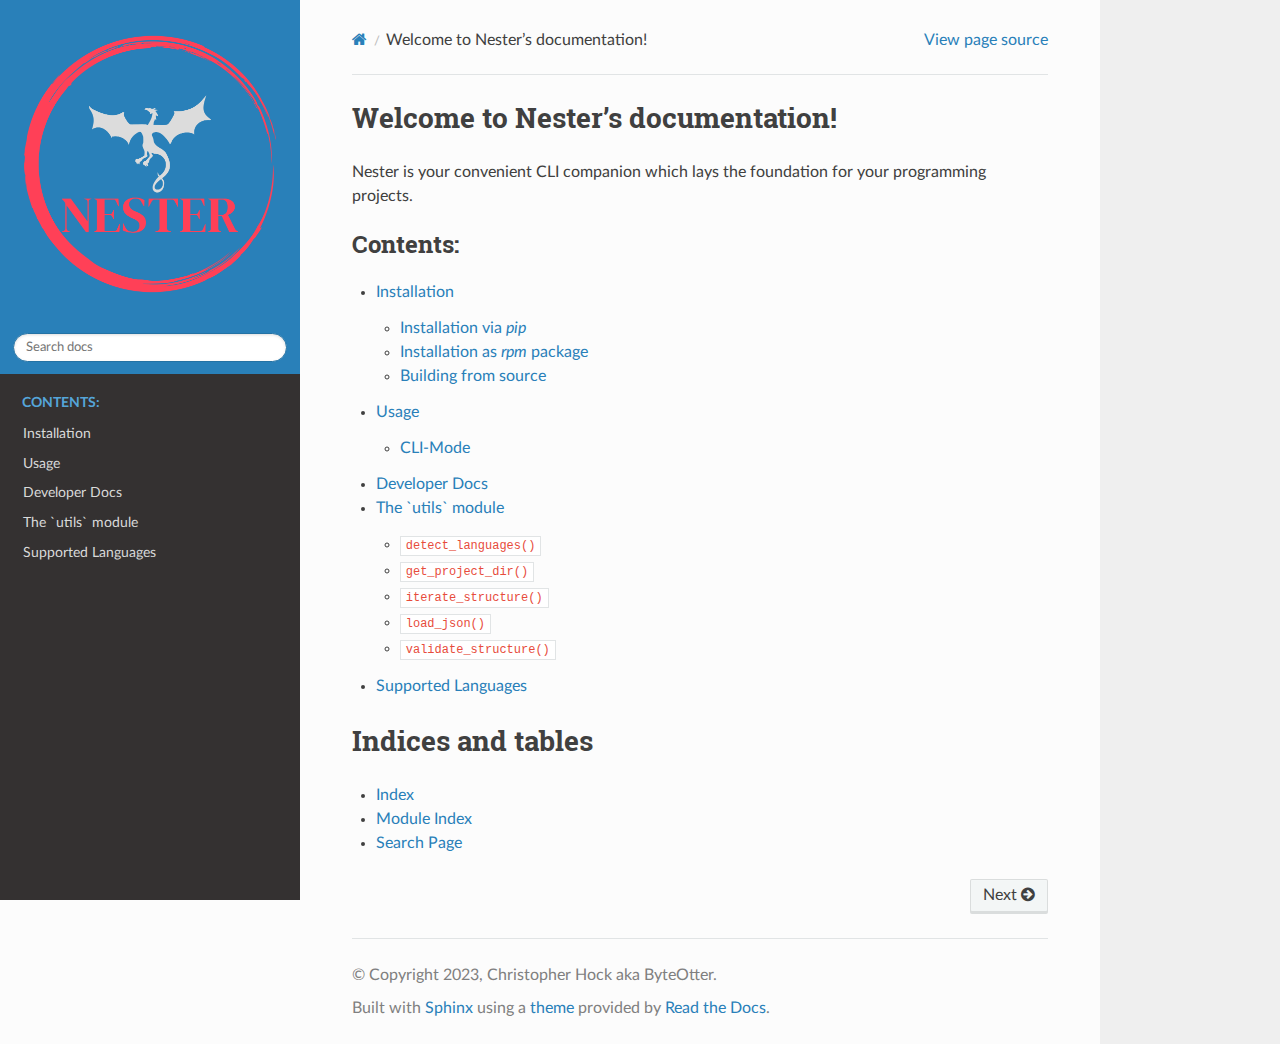
==== docs/_build/html/index.html @ 6a6af3fd "Add initial documentation" ====
<!DOCTYPE html>
<html class="writer-html5" lang="en" >
<head>
  <meta charset="utf-8" /><meta name="generator" content="Docutils 0.18.1: http://docutils.sourceforge.net/" />

  <meta name="viewport" content="width=device-width, initial-scale=1.0" />
  <title>Welcome to Nester’s documentation! &mdash; Nester  documentation</title>
      <link rel="stylesheet" href="_static/pygments.css" type="text/css" />
      <link rel="stylesheet" href="_static/css/theme.css" type="text/css" />
  <!--[if lt IE 9]>
    <script src="_static/js/html5shiv.min.js"></script>
  <![endif]-->
  
        <script data-url_root="./" id="documentation_options" src="_static/documentation_options.js"></script>
        <script src="_static/doctools.js"></script>
        <script src="_static/sphinx_highlight.js"></script>
    <script src="_static/js/theme.js"></script>
    <link rel="index" title="Index" href="genindex.html" />
    <link rel="search" title="Search" href="search.html" />
    <link rel="next" title="Installing Nester" href="installation_guide.html" /> 
</head>

<body class="wy-body-for-nav"> 
  <div class="wy-grid-for-nav">
    <nav data-toggle="wy-nav-shift" class="wy-nav-side">
      <div class="wy-side-scroll">
        <div class="wy-side-nav-search" >

          
          
          <a href="#">
            
              <img src="_static/index_logo.png" class="logo" alt="Logo"/>
          </a>
<div role="search">
  <form id="rtd-search-form" class="wy-form" action="search.html" method="get">
    <input type="text" name="q" placeholder="Search docs" aria-label="Search docs" />
    <input type="hidden" name="check_keywords" value="yes" />
    <input type="hidden" name="area" value="default" />
  </form>
</div>
        </div><div class="wy-menu wy-menu-vertical" data-spy="affix" role="navigation" aria-label="Navigation menu">
              <p class="caption" role="heading"><span class="caption-text">Contents:</span></p>
<ul>
<li class="toctree-l1"><a class="reference internal" href="installation_guide.html">Installation</a></li>
<li class="toctree-l1"><a class="reference internal" href="usage_guide.html">Usage</a></li>
<li class="toctree-l1"><a class="reference internal" href="dev_docs.html">Developer Docs</a></li>
<li class="toctree-l1"><a class="reference internal" href="source/utils.html">   The `utils` module</a></li>
<li class="toctree-l1"><a class="reference internal" href="supported_languages.html">Supported Languages</a></li>
</ul>

        </div>
      </div>
    </nav>

    <section data-toggle="wy-nav-shift" class="wy-nav-content-wrap"><nav class="wy-nav-top" aria-label="Mobile navigation menu" >
          <i data-toggle="wy-nav-top" class="fa fa-bars"></i>
          <a href="#">Nester</a>
      </nav>

      <div class="wy-nav-content">
        <div class="rst-content">
          <div role="navigation" aria-label="Page navigation">
  <ul class="wy-breadcrumbs">
      <li><a href="#" class="icon icon-home" aria-label="Home"></a></li>
      <li class="breadcrumb-item active">Welcome to Nester’s documentation!</li>
      <li class="wy-breadcrumbs-aside">
            <a href="_sources/index.rst.txt" rel="nofollow"> View page source</a>
      </li>
  </ul>
  <hr/>
</div>
          <div role="main" class="document" itemscope="itemscope" itemtype="http://schema.org/Article">
           <div itemprop="articleBody">
             
  <section id="welcome-to-nester-s-documentation">
<h1>Welcome to Nester’s documentation!<a class="headerlink" href="#welcome-to-nester-s-documentation" title="Permalink to this heading"></a></h1>
<p>Nester is your convenient CLI companion which lays the foundation for your programming projects.</p>
<div class="toctree-wrapper compound">
<p class="caption" role="heading"><span class="caption-text">Contents:</span></p>
<ul>
<li class="toctree-l1"><a class="reference internal" href="installation_guide.html">Installation</a><ul>
<li class="toctree-l2"><a class="reference internal" href="installation_guide.html#installation-via-pip">Installation via <cite>pip</cite></a></li>
<li class="toctree-l2"><a class="reference internal" href="installation_guide.html#installation-as-rpm-package">Installation as <cite>rpm</cite> package</a></li>
<li class="toctree-l2"><a class="reference internal" href="installation_guide.html#building-from-source">Building from source</a></li>
</ul>
</li>
<li class="toctree-l1"><a class="reference internal" href="usage_guide.html">Usage</a><ul>
<li class="toctree-l2"><a class="reference internal" href="usage_guide.html#cli-mode">CLI-Mode</a></li>
</ul>
</li>
<li class="toctree-l1"><a class="reference internal" href="dev_docs.html">Developer Docs</a></li>
<li class="toctree-l1"><a class="reference internal" href="source/utils.html">   The `utils` module</a><ul>
<li class="toctree-l2"><a class="reference internal" href="source/utils.html#nester.utils.detect_languages"><code class="docutils literal notranslate"><span class="pre">detect_languages()</span></code></a></li>
<li class="toctree-l2"><a class="reference internal" href="source/utils.html#nester.utils.get_project_dir"><code class="docutils literal notranslate"><span class="pre">get_project_dir()</span></code></a></li>
<li class="toctree-l2"><a class="reference internal" href="source/utils.html#nester.utils.iterate_structure"><code class="docutils literal notranslate"><span class="pre">iterate_structure()</span></code></a></li>
<li class="toctree-l2"><a class="reference internal" href="source/utils.html#nester.utils.load_json"><code class="docutils literal notranslate"><span class="pre">load_json()</span></code></a></li>
<li class="toctree-l2"><a class="reference internal" href="source/utils.html#nester.utils.validate_structure"><code class="docutils literal notranslate"><span class="pre">validate_structure()</span></code></a></li>
</ul>
</li>
<li class="toctree-l1"><a class="reference internal" href="supported_languages.html">Supported Languages</a></li>
</ul>
</div>
</section>
<section id="indices-and-tables">
<h1>Indices and tables<a class="headerlink" href="#indices-and-tables" title="Permalink to this heading"></a></h1>
<ul class="simple">
<li><p><a class="reference internal" href="genindex.html"><span class="std std-ref">Index</span></a></p></li>
<li><p><a class="reference internal" href="py-modindex.html"><span class="std std-ref">Module Index</span></a></p></li>
<li><p><a class="reference internal" href="search.html"><span class="std std-ref">Search Page</span></a></p></li>
</ul>
</section>


           </div>
          </div>
          <footer><div class="rst-footer-buttons" role="navigation" aria-label="Footer">
        <a href="installation_guide.html" class="btn btn-neutral float-right" title="Installing Nester" accesskey="n" rel="next">Next <span class="fa fa-arrow-circle-right" aria-hidden="true"></span></a>
    </div>

  <hr/>

  <div role="contentinfo">
    <p>&#169; Copyright 2023, Christopher Hock aka ByteOtter.</p>
  </div>

  Built with <a href="https://www.sphinx-doc.org/">Sphinx</a> using a
    <a href="https://github.com/readthedocs/sphinx_rtd_theme">theme</a>
    provided by <a href="https://readthedocs.org">Read the Docs</a>.
   

</footer>
        </div>
      </div>
    </section>
  </div>
  <script>
      jQuery(function () {
          SphinxRtdTheme.Navigation.enable(true);
      });
  </script> 

</body>
</html>
---- docs/_build/html/_static/pygments.css ----
pre { line-height: 125%; }
td.linenos .normal { color: inherit; background-color: transparent; padding-left: 5px; padding-right: 5px; }
span.linenos { color: inherit; background-color: transparent; padding-left: 5px; padding-right: 5px; }
td.linenos .special { color: #000000; background-color: #ffffc0; padding-left: 5px; padding-right: 5px; }
span.linenos.special { color: #000000; background-color: #ffffc0; padding-left: 5px; padding-right: 5px; }
.highlight .hll { background-color: #ffffcc }
.highlight { background: #eeffcc; }
.highlight .c { color: #408090; font-style: italic } /* Comment */
.highlight .err { border: 1px solid #FF0000 } /* Error */
.highlight .k { color: #007020; font-weight: bold } /* Keyword */
.highlight .o { color: #666666 } /* Operator */
.highlight .ch { color: #408090; font-style: italic } /* Comment.Hashbang */
.highlight .cm { color: #408090; font-style: italic } /* Comment.Multiline */
.highlight .cp { color: #007020 } /* Comment.Preproc */
.highlight .cpf { color: #408090; font-style: italic } /* Comment.PreprocFile */
.highlight .c1 { color: #408090; font-style: italic } /* Comment.Single */
.highlight .cs { color: #408090; background-color: #fff0f0 } /* Comment.Special */
.highlight .gd { color: #A00000 } /* Generic.Deleted */
.highlight .ge { font-style: italic } /* Generic.Emph */
.highlight .gr { color: #FF0000 } /* Generic.Error */
.highlight .gh { color: #000080; font-weight: bold } /* Generic.Heading */
.highlight .gi { color: #00A000 } /* Generic.Inserted */
.highlight .go { color: #333333 } /* Generic.Output */
.highlight .gp { color: #c65d09; font-weight: bold } /* Generic.Prompt */
.highlight .gs { font-weight: bold } /* Generic.Strong */
.highlight .gu { color: #800080; font-weight: bold } /* Generic.Subheading */
.highlight .gt { color: #0044DD } /* Generic.Traceback */
.highlight .kc { color: #007020; font-weight: bold } /* Keyword.Constant */
.highlight .kd { color: #007020; font-weight: bold } /* Keyword.Declaration */
.highlight .kn { color: #007020; font-weight: bold } /* Keyword.Namespace */
.highlight .kp { color: #007020 } /* Keyword.Pseudo */
.highlight .kr { color: #007020; font-weight: bold } /* Keyword.Reserved */
.highlight .kt { color: #902000 } /* Keyword.Type */
.highlight .m { color: #208050 } /* Literal.Number */
.highlight .s { color: #4070a0 } /* Literal.String */
.highlight .na { color: #4070a0 } /* Name.Attribute */
.highlight .nb { color: #007020 } /* Name.Builtin */
.highlight .nc { color: #0e84b5; font-weight: bold } /* Name.Class */
.highlight .no { color: #60add5 } /* Name.Constant */
.highlight .nd { color: #555555; font-weight: bold } /* Name.Decorator */
.highlight .ni { color: #d55537; font-weight: bold } /* Name.Entity */
.highlight .ne { color: #007020 } /* Name.Exception */
.highlight .nf { color: #06287e } /* Name.Function */
.highlight .nl { color: #002070; font-weight: bold } /* Name.Label */
.highlight .nn { color: #0e84b5; font-weight: bold } /* Name.Namespace */
.highlight .nt { color: #062873; font-weight: bold } /* Name.Tag */
.highlight .nv { color: #bb60d5 } /* Name.Variable */
.highlight .ow { color: #007020; font-weight: bold } /* Operator.Word */
.highlight .w { color: #bbbbbb } /* Text.Whitespace */
.highlight .mb { color: #208050 } /* Literal.Number.Bin */
.highlight .mf { color: #208050 } /* Literal.Number.Float */
.highlight .mh { color: #208050 } /* Literal.Number.Hex */
.highlight .mi { color: #208050 } /* Literal.Number.Integer */
.highlight .mo { color: #208050 } /* Literal.Number.Oct */
.highlight .sa { color: #4070a0 } /* Literal.String.Affix */
.highlight .sb { color: #4070a0 } /* Literal.String.Backtick */
.highlight .sc { color: #4070a0 } /* Literal.String.Char */
.highlight .dl { color: #4070a0 } /* Literal.String.Delimiter */
.highlight .sd { color: #4070a0; font-style: italic } /* Literal.String.Doc */
.highlight .s2 { color: #4070a0 } /* Literal.String.Double */
.highlight .se { color: #4070a0; font-weight: bold } /* Literal.String.Escape */
.highlight .sh { color: #4070a0 } /* Literal.String.Heredoc */
.highlight .si { color: #70a0d0; font-style: italic } /* Literal.String.Interpol */
.highlight .sx { color: #c65d09 } /* Literal.String.Other */
.highlight .sr { color: #235388 } /* Literal.String.Regex */
.highlight .s1 { color: #4070a0 } /* Literal.String.Single */
.highlight .ss { color: #517918 } /* Literal.String.Symbol */
.highlight .bp { color: #007020 } /* Name.Builtin.Pseudo */
.highlight .fm { color: #06287e } /* Name.Function.Magic */
.highlight .vc { color: #bb60d5 } /* Name.Variable.Class */
.highlight .vg { color: #bb60d5 } /* Name.Variable.Global */
.highlight .vi { color: #bb60d5 } /* Name.Variable.Instance */
.highlight .vm { color: #bb60d5 } /* Name.Variable.Magic */
.highlight .il { color: #208050 } /* Literal.Number.Integer.Long */
---- docs/_build/html/_static/css/theme.css ----
html{box-sizing:border-box}*,:after,:before{box-sizing:inherit}article,aside,details,figcaption,figure,footer,header,hgroup,nav,section{display:block}audio,canvas,video{display:inline-block;*display:inline;*zoom:1}[hidden],audio:not([controls]){display:none}*{-webkit-box-sizing:border-box;-moz-box-sizing:border-box;box-sizing:border-box}html{font-size:100%;-webkit-text-size-adjust:100%;-ms-text-size-adjust:100%}body{margin:0}a:active,a:hover{outline:0}abbr[title]{border-bottom:1px dotted}b,strong{font-weight:700}blockquote{margin:0}dfn{font-style:italic}ins{background:#ff9;text-decoration:none}ins,mark{color:#000}mark{background:#ff0;font-style:italic;font-weight:700}.rst-content code,.rst-content tt,code,kbd,pre,samp{font-family:monospace,serif;_font-family:courier new,monospace;font-size:1em}pre{white-space:pre}q{quotes:none}q:after,q:before{content:"";content:none}small{font-size:85%}sub,sup{font-size:75%;line-height:0;position:relative;vertical-align:baseline}sup{top:-.5em}sub{bottom:-.25em}dl,ol,ul{margin:0;padding:0;list-style:none;list-style-image:none}li{list-style:none}dd{margin:0}img{border:0;-ms-interpolation-mode:bicubic;vertical-align:middle;max-width:100%}svg:not(:root){overflow:hidden}figure,form{margin:0}label{cursor:pointer}button,input,select,textarea{font-size:100%;margin:0;vertical-align:baseline;*vertical-align:middle}button,input{line-height:normal}button,input[type=button],input[type=reset],input[type=submit]{cursor:pointer;-webkit-appearance:button;*overflow:visible}button[disabled],input[disabled]{cursor:default}input[type=search]{-webkit-appearance:textfield;-moz-box-sizing:content-box;-webkit-box-sizing:content-box;box-sizing:content-box}textarea{resize:vertical}table{border-collapse:collapse;border-spacing:0}td{vertical-align:top}.chromeframe{margin:.2em 0;background:#ccc;color:#000;padding:.2em 0}.ir{display:block;border:0;text-indent:-999em;overflow:hidden;background-color:transparent;background-repeat:no-repeat;text-align:left;direction:ltr;*line-height:0}.ir br{display:none}.hidden{display:none!important;visibility:hidden}.visuallyhidden{border:0;clip:rect(0 0 0 0);height:1px;margin:-1px;overflow:hidden;padding:0;position:absolute;width:1px}.visuallyhidden.focusable:active,.visuallyhidden.focusable:focus{clip:auto;height:auto;margin:0;overflow:visible;position:static;width:auto}.invisible{visibility:hidden}.relative{position:relative}big,small{font-size:100%}@media print{body,html,section{background:none!important}*{box-shadow:none!important;text-shadow:none!important;filter:none!important;-ms-filter:none!important}a,a:visited{text-decoration:underline}.ir a:after,a[href^="#"]:after,a[href^="javascript:"]:after{content:""}blockquote,pre{page-break-inside:avoid}thead{display:table-header-group}img,tr{page-break-inside:avoid}img{max-width:100%!important}@page{margin:.5cm}.rst-content .toctree-wrapper>p.caption,h2,h3,p{orphans:3;widows:3}.rst-content .toctree-wrapper>p.caption,h2,h3{page-break-after:avoid}}.btn,.fa:before,.icon:before,.rst-content .admonition,.rst-content .admonition-title:before,.rst-content .admonition-todo,.rst-content .attention,.rst-content .caution,.rst-content .code-block-caption .headerlink:before,.rst-content .danger,.rst-content .eqno .headerlink:before,.rst-content .error,.rst-content .hint,.rst-content .important,.rst-content .note,.rst-content .seealso,.rst-content .tip,.rst-content .warning,.rst-content code.download span:first-child:before,.rst-content dl dt .headerlink:before,.rst-content h1 .headerlink:before,.rst-content h2 .headerlink:before,.rst-content h3 .headerlink:before,.rst-content h4 .headerlink:before,.rst-content h5 .headerlink:before,.rst-content h6 .headerlink:before,.rst-content p.caption .headerlink:before,.rst-content p .headerlink:before,.rst-content table>caption .headerlink:before,.rst-content tt.download span:first-child:before,.wy-alert,.wy-dropdown .caret:before,.wy-inline-validate.wy-inline-validate-danger .wy-input-context:before,.wy-inline-validate.wy-inline-validate-info .wy-input-context:before,.wy-inline-validate.wy-inline-validate-success .wy-input-context:before,.wy-inline-validate.wy-inline-validate-warning .wy-input-context:before,.wy-menu-vertical li.current>a button.toctree-expand:before,.wy-menu-vertical li.on a button.toctree-expand:before,.wy-menu-vertical li button.toctree-expand:before,input[type=color],input[type=date],input[type=datetime-local],input[type=datetime],input[type=email],input[type=month],input[type=number],input[type=password],input[type=search],input[type=tel],input[type=text],input[type=time],input[type=url],input[type=week],select,textarea{-webkit-font-smoothing:antialiased}.clearfix{*zoom:1}.clearfix:after,.clearfix:before{display:table;content:""}.clearfix:after{clear:both}/*!
 *  Font Awesome 4.7.0 by @davegandy - http://fontawesome.io - @fontawesome
 *  License - http://fontawesome.io/license (Font: SIL OFL 1.1, CSS: MIT License)
 */@font-face{font-family:FontAwesome;src:url(fonts/fontawesome-webfont.eot?674f50d287a8c48dc19ba404d20fe713);src:url(fonts/fontawesome-webfont.eot?674f50d287a8c48dc19ba404d20fe713?#iefix&v=4.7.0) format("embedded-opentype"),url(fonts/fontawesome-webfont.woff2?af7ae505a9eed503f8b8e6982036873e) format("woff2"),url(fonts/fontawesome-webfont.woff?fee66e712a8a08eef5805a46892932ad) format("woff"),url(fonts/fontawesome-webfont.ttf?b06871f281fee6b241d60582ae9369b9) format("truetype"),url(fonts/fontawesome-webfont.svg?912ec66d7572ff821749319396470bde#fontawesomeregular) format("svg");font-weight:400;font-style:normal}.fa,.icon,.rst-content .admonition-title,.rst-content .code-block-caption .headerlink,.rst-content .eqno .headerlink,.rst-content code.download span:first-child,.rst-content dl dt .headerlink,.rst-content h1 .headerlink,.rst-content h2 .headerlink,.rst-content h3 .headerlink,.rst-content h4 .headerlink,.rst-content h5 .headerlink,.rst-content h6 .headerlink,.rst-content p.caption .headerlink,.rst-content p .headerlink,.rst-content table>caption .headerlink,.rst-content tt.download span:first-child,.wy-menu-vertical li.current>a button.toctree-expand,.wy-menu-vertical li.on a button.toctree-expand,.wy-menu-vertical li button.toctree-expand{display:inline-block;font:normal normal normal 14px/1 FontAwesome;font-size:inherit;text-rendering:auto;-webkit-font-smoothing:antialiased;-moz-osx-font-smoothing:grayscale}.fa-lg{font-size:1.33333em;line-height:.75em;vertical-align:-15%}.fa-2x{font-size:2em}.fa-3x{font-size:3em}.fa-4x{font-size:4em}.fa-5x{font-size:5em}.fa-fw{width:1.28571em;text-align:center}.fa-ul{padding-left:0;margin-left:2.14286em;list-style-type:none}.fa-ul>li{position:relative}.fa-li{position:absolute;left:-2.14286em;width:2.14286em;top:.14286em;text-align:center}.fa-li.fa-lg{left:-1.85714em}.fa-border{padding:.2em .25em .15em;border:.08em solid #eee;border-radius:.1em}.fa-pull-left{float:left}.fa-pull-right{float:right}.fa-pull-left.icon,.fa.fa-pull-left,.rst-content .code-block-caption .fa-pull-left.headerlink,.rst-content .eqno .fa-pull-left.headerlink,.rst-content .fa-pull-left.admonition-title,.rst-content code.download span.fa-pull-left:first-child,.rst-content dl dt .fa-pull-left.headerlink,.rst-content h1 .fa-pull-left.headerlink,.rst-content h2 .fa-pull-left.headerlink,.rst-content h3 .fa-pull-left.headerlink,.rst-content h4 .fa-pull-left.headerlink,.rst-content h5 .fa-pull-left.headerlink,.rst-content h6 .fa-pull-left.headerlink,.rst-content p .fa-pull-left.headerlink,.rst-content table>caption .fa-pull-left.headerlink,.rst-content tt.download span.fa-pull-left:first-child,.wy-menu-vertical li.current>a button.fa-pull-left.toctree-expand,.wy-menu-vertical li.on a button.fa-pull-left.toctree-expand,.wy-menu-vertical li button.fa-pull-left.toctree-expand{margin-right:.3em}.fa-pull-right.icon,.fa.fa-pull-right,.rst-content .code-block-caption .fa-pull-right.headerlink,.rst-content .eqno .fa-pull-right.headerlink,.rst-content .fa-pull-right.admonition-title,.rst-content code.download span.fa-pull-right:first-child,.rst-content dl dt .fa-pull-right.headerlink,.rst-content h1 .fa-pull-right.headerlink,.rst-content h2 .fa-pull-right.headerlink,.rst-content h3 .fa-pull-right.headerlink,.rst-content h4 .fa-pull-right.headerlink,.rst-content h5 .fa-pull-right.headerlink,.rst-content h6 .fa-pull-right.headerlink,.rst-content p .fa-pull-right.headerlink,.rst-content table>caption .fa-pull-right.headerlink,.rst-content tt.download span.fa-pull-right:first-child,.wy-menu-vertical li.current>a button.fa-pull-right.toctree-expand,.wy-menu-vertical li.on a button.fa-pull-right.toctree-expand,.wy-menu-vertical li button.fa-pull-right.toctree-expand{margin-left:.3em}.pull-right{float:right}.pull-left{float:left}.fa.pull-left,.pull-left.icon,.rst-content .code-block-caption .pull-left.headerlink,.rst-content .eqno .pull-left.headerlink,.rst-content .pull-left.admonition-title,.rst-content code.download span.pull-left:first-child,.rst-content dl dt .pull-left.headerlink,.rst-content h1 .pull-left.headerlink,.rst-content h2 .pull-left.headerlink,.rst-content h3 .pull-left.headerlink,.rst-content h4 .pull-left.headerlink,.rst-content h5 .pull-left.headerlink,.rst-content h6 .pull-left.headerlink,.rst-content p .pull-left.headerlink,.rst-content table>caption .pull-left.headerlink,.rst-content tt.download span.pull-left:first-child,.wy-menu-vertical li.current>a button.pull-left.toctree-expand,.wy-menu-vertical li.on a button.pull-left.toctree-expand,.wy-menu-vertical li button.pull-left.toctree-expand{margin-right:.3em}.fa.pull-right,.pull-right.icon,.rst-content .code-block-caption .pull-right.headerlink,.rst-content .eqno .pull-right.headerlink,.rst-content .pull-right.admonition-title,.rst-content code.download span.pull-right:first-child,.rst-content dl dt .pull-right.headerlink,.rst-content h1 .pull-right.headerlink,.rst-content h2 .pull-right.headerlink,.rst-content h3 .pull-right.headerlink,.rst-content h4 .pull-right.headerlink,.rst-content h5 .pull-right.headerlink,.rst-content h6 .pull-right.headerlink,.rst-content p .pull-right.headerlink,.rst-content table>caption .pull-right.headerlink,.rst-content tt.download span.pull-right:first-child,.wy-menu-vertical li.current>a button.pull-right.toctree-expand,.wy-menu-vertical li.on a button.pull-right.toctree-expand,.wy-menu-vertical li button.pull-right.toctree-expand{margin-left:.3em}.fa-spin{-webkit-animation:fa-spin 2s linear infinite;animation:fa-spin 2s linear infinite}.fa-pulse{-webkit-animation:fa-spin 1s steps(8) infinite;animation:fa-spin 1s steps(8) infinite}@-webkit-keyframes fa-spin{0%{-webkit-transform:rotate(0deg);transform:rotate(0deg)}to{-webkit-transform:rotate(359deg);transform:rotate(359deg)}}@keyframes fa-spin{0%{-webkit-transform:rotate(0deg);transform:rotate(0deg)}to{-webkit-transform:rotate(359deg);transform:rotate(359deg)}}.fa-rotate-90{-ms-filter:"progid:DXImageTransform.Microsoft.BasicImage(rotation=1)";-webkit-transform:rotate(90deg);-ms-transform:rotate(90deg);transform:rotate(90deg)}.fa-rotate-180{-ms-filter:"progid:DXImageTransform.Microsoft.BasicImage(rotation=2)";-webkit-transform:rotate(180deg);-ms-transform:rotate(180deg);transform:rotate(180deg)}.fa-rotate-270{-ms-filter:"progid:DXImageTransform.Microsoft.BasicImage(rotation=3)";-webkit-transform:rotate(270deg);-ms-transform:rotate(270deg);transform:rotate(270deg)}.fa-flip-horizontal{-ms-filter:"progid:DXImageTransform.Microsoft.BasicImage(rotation=0, mirror=1)";-webkit-transform:scaleX(-1);-ms-transform:scaleX(-1);transform:scaleX(-1)}.fa-flip-vertical{-ms-filter:"progid:DXImageTransform.Microsoft.BasicImage(rotation=2, mirror=1)";-webkit-transform:scaleY(-1);-ms-transform:scaleY(-1);transform:scaleY(-1)}:root .fa-flip-horizontal,:root .fa-flip-vertical,:root .fa-rotate-90,:root .fa-rotate-180,:root .fa-rotate-270{filter:none}.fa-stack{position:relative;display:inline-block;width:2em;height:2em;line-height:2em;vertical-align:middle}.fa-stack-1x,.fa-stack-2x{position:absolute;left:0;width:100%;text-align:center}.fa-stack-1x{line-height:inherit}.fa-stack-2x{font-size:2em}.fa-inverse{color:#fff}.fa-glass:before{content:""}.fa-music:before{content:""}.fa-search:before,.icon-search:before{content:""}.fa-envelope-o:before{content:""}.fa-heart:before{content:""}.fa-star:before{content:""}.fa-star-o:before{content:""}.fa-user:before{content:""}.fa-film:before{content:""}.fa-th-large:before{content:""}.fa-th:before{content:""}.fa-th-list:before{content:""}.fa-check:before{content:""}.fa-close:before,.fa-remove:before,.fa-times:before{content:""}.fa-search-plus:before{content:""}.fa-search-minus:before{content:""}.fa-power-off:before{content:""}.fa-signal:before{content:""}.fa-cog:before,.fa-gear:before{content:""}.fa-trash-o:before{content:""}.fa-home:before,.icon-home:before{content:""}.fa-file-o:before{content:""}.fa-clock-o:before{content:""}.fa-road:before{content:""}.fa-download:before,.rst-content code.download span:first-child:before,.rst-content tt.download span:first-child:before{content:""}.fa-arrow-circle-o-down:before{content:""}.fa-arrow-circle-o-up:before{content:""}.fa-inbox:before{content:""}.fa-play-circle-o:before{content:""}.fa-repeat:before,.fa-rotate-right:before{content:""}.fa-refresh:before{content:""}.fa-list-alt:before{content:""}.fa-lock:before{content:""}.fa-flag:before{content:""}.fa-headphones:before{content:""}.fa-volume-off:before{content:""}.fa-volume-down:before{content:""}.fa-volume-up:before{content:""}.fa-qrcode:before{content:""}.fa-barcode:before{content:""}.fa-tag:before{content:""}.fa-tags:before{content:""}.fa-book:before,.icon-book:before{content:""}.fa-bookmark:before{content:""}.fa-print:before{content:""}.fa-camera:before{content:""}.fa-font:before{content:""}.fa-bold:before{content:""}.fa-italic:before{content:""}.fa-text-height:before{content:""}.fa-text-width:before{content:""}.fa-align-left:before{content:""}.fa-align-center:before{content:""}.fa-align-right:before{content:""}.fa-align-justify:before{content:""}.fa-list:before{content:""}.fa-dedent:before,.fa-outdent:before{content:""}.fa-indent:before{content:""}.fa-video-camera:before{content:""}.fa-image:before,.fa-photo:before,.fa-picture-o:before{content:""}.fa-pencil:before{content:""}.fa-map-marker:before{content:""}.fa-adjust:before{content:""}.fa-tint:before{content:""}.fa-edit:before,.fa-pencil-square-o:before{content:""}.fa-share-square-o:before{content:""}.fa-check-square-o:before{content:""}.fa-arrows:before{content:""}.fa-step-backward:before{content:""}.fa-fast-backward:before{content:""}.fa-backward:before{content:""}.fa-play:before{content:""}.fa-pause:before{content:""}.fa-stop:before{content:""}.fa-forward:before{content:""}.fa-fast-forward:before{content:""}.fa-step-forward:before{content:""}.fa-eject:before{content:""}.fa-chevron-left:before{content:""}.fa-chevron-right:before{content:""}.fa-plus-circle:before{content:""}.fa-minus-circle:before{content:""}.fa-times-circle:before,.wy-inline-validate.wy-inline-validate-danger .wy-input-context:before{content:""}.fa-check-circle:before,.wy-inline-validate.wy-inline-validate-success .wy-input-context:before{content:""}.fa-question-circle:before{content:""}.fa-info-circle:before{content:""}.fa-crosshairs:before{content:""}.fa-times-circle-o:before{content:""}.fa-check-circle-o:before{content:""}.fa-ban:before{content:""}.fa-arrow-left:before{content:""}.fa-arrow-right:before{content:""}.fa-arrow-up:before{content:""}.fa-arrow-down:before{content:""}.fa-mail-forward:before,.fa-share:before{content:""}.fa-expand:before{content:""}.fa-compress:before{content:""}.fa-plus:before{content:""}.fa-minus:before{content:""}.fa-asterisk:before{content:""}.fa-exclamation-circle:before,.rst-content .admonition-title:before,.wy-inline-validate.wy-inline-validate-info .wy-input-context:before,.wy-inline-validate.wy-inline-validate-warning .wy-input-context:before{content:""}.fa-gift:before{content:""}.fa-leaf:before{content:""}.fa-fire:before,.icon-fire:before{content:""}.fa-eye:before{content:""}.fa-eye-slash:before{content:""}.fa-exclamation-triangle:before,.fa-warning:before{content:""}.fa-plane:before{content:""}.fa-calendar:before{content:""}.fa-random:before{content:""}.fa-comment:before{content:""}.fa-magnet:before{content:""}.fa-chevron-up:before{content:""}.fa-chevron-down:before{content:""}.fa-retweet:before{content:""}.fa-shopping-cart:before{content:""}.fa-folder:before{content:""}.fa-folder-open:before{content:""}.fa-arrows-v:before{content:""}.fa-arrows-h:before{content:""}.fa-bar-chart-o:before,.fa-bar-chart:before{content:""}.fa-twitter-square:before{content:""}.fa-facebook-square:before{content:""}.fa-camera-retro:before{content:""}.fa-key:before{content:""}.fa-cogs:before,.fa-gears:before{content:""}.fa-comments:before{content:""}.fa-thumbs-o-up:before{content:""}.fa-thumbs-o-down:before{content:""}.fa-star-half:before{content:""}.fa-heart-o:before{content:""}.fa-sign-out:before{content:""}.fa-linkedin-square:before{content:""}.fa-thumb-tack:before{content:""}.fa-external-link:before{content:""}.fa-sign-in:before{content:""}.fa-trophy:before{content:""}.fa-github-square:before{content:""}.fa-upload:before{content:""}.fa-lemon-o:before{content:""}.fa-phone:before{content:""}.fa-square-o:before{content:""}.fa-bookmark-o:before{content:""}.fa-phone-square:before{content:""}.fa-twitter:before{content:""}.fa-facebook-f:before,.fa-facebook:before{content:""}.fa-github:before,.icon-github:before{content:""}.fa-unlock:before{content:""}.fa-credit-card:before{content:""}.fa-feed:before,.fa-rss:before{content:""}.fa-hdd-o:before{content:""}.fa-bullhorn:before{content:""}.fa-bell:before{content:""}.fa-certificate:before{content:""}.fa-hand-o-right:before{content:""}.fa-hand-o-left:before{content:""}.fa-hand-o-up:before{content:""}.fa-hand-o-down:before{content:""}.fa-arrow-circle-left:before,.icon-circle-arrow-left:before{content:""}.fa-arrow-circle-right:before,.icon-circle-arrow-right:before{content:""}.fa-arrow-circle-up:before{content:""}.fa-arrow-circle-down:before{content:""}.fa-globe:before{content:""}.fa-wrench:before{content:""}.fa-tasks:before{content:""}.fa-filter:before{content:""}.fa-briefcase:before{content:""}.fa-arrows-alt:before{content:""}.fa-group:before,.fa-users:before{content:""}.fa-chain:before,.fa-link:before,.icon-link:before{content:""}.fa-cloud:before{content:""}.fa-flask:before{content:""}.fa-cut:before,.fa-scissors:before{content:""}.fa-copy:before,.fa-files-o:before{content:""}.fa-paperclip:before{content:""}.fa-floppy-o:before,.fa-save:before{content:""}.fa-square:before{content:""}.fa-bars:before,.fa-navicon:before,.fa-reorder:before{content:""}.fa-list-ul:before{content:""}.fa-list-ol:before{content:""}.fa-strikethrough:before{content:""}.fa-underline:before{content:""}.fa-table:before{content:""}.fa-magic:before{content:""}.fa-truck:before{content:""}.fa-pinterest:before{content:""}.fa-pinterest-square:before{content:""}.fa-google-plus-square:before{content:""}.fa-google-plus:before{content:""}.fa-money:before{content:""}.fa-caret-down:before,.icon-caret-down:before,.wy-dropdown .caret:before{content:""}.fa-caret-up:before{content:""}.fa-caret-left:before{content:""}.fa-caret-right:before{content:""}.fa-columns:before{content:""}.fa-sort:before,.fa-unsorted:before{content:""}.fa-sort-desc:before,.fa-sort-down:before{content:""}.fa-sort-asc:before,.fa-sort-up:before{content:""}.fa-envelope:before{content:""}.fa-linkedin:before{content:""}.fa-rotate-left:before,.fa-undo:before{content:""}.fa-gavel:before,.fa-legal:before{content:""}.fa-dashboard:before,.fa-tachometer:before{content:""}.fa-comment-o:before{content:""}.fa-comments-o:before{content:""}.fa-bolt:before,.fa-flash:before{content:""}.fa-sitemap:before{content:""}.fa-umbrella:before{content:""}.fa-clipboard:before,.fa-paste:before{content:""}.fa-lightbulb-o:before{content:""}.fa-exchange:before{content:""}.fa-cloud-download:before{content:""}.fa-cloud-upload:before{content:""}.fa-user-md:before{content:""}.fa-stethoscope:before{content:""}.fa-suitcase:before{content:""}.fa-bell-o:before{content:""}.fa-coffee:before{content:""}.fa-cutlery:before{content:""}.fa-file-text-o:before{content:""}.fa-building-o:before{content:""}.fa-hospital-o:before{content:""}.fa-ambulance:before{content:""}.fa-medkit:before{content:""}.fa-fighter-jet:before{content:""}.fa-beer:before{content:""}.fa-h-square:before{content:""}.fa-plus-square:before{content:""}.fa-angle-double-left:before{content:""}.fa-angle-double-right:before{content:""}.fa-angle-double-up:before{content:""}.fa-angle-double-down:before{content:""}.fa-angle-left:before{content:""}.fa-angle-right:before{content:""}.fa-angle-up:before{content:""}.fa-angle-down:before{content:""}.fa-desktop:before{content:""}.fa-laptop:before{content:""}.fa-tablet:before{content:""}.fa-mobile-phone:before,.fa-mobile:before{content:""}.fa-circle-o:before{content:""}.fa-quote-left:before{content:""}.fa-quote-right:before{content:""}.fa-spinner:before{content:""}.fa-circle:before{content:""}.fa-mail-reply:before,.fa-reply:before{content:""}.fa-github-alt:before{content:""}.fa-folder-o:before{content:""}.fa-folder-open-o:before{content:""}.fa-smile-o:before{content:""}.fa-frown-o:before{content:""}.fa-meh-o:before{content:""}.fa-gamepad:before{content:""}.fa-keyboard-o:before{content:""}.fa-flag-o:before{content:""}.fa-flag-checkered:before{content:""}.fa-terminal:before{content:""}.fa-code:before{content:""}.fa-mail-reply-all:before,.fa-reply-all:before{content:""}.fa-star-half-empty:before,.fa-star-half-full:before,.fa-star-half-o:before{content:""}.fa-location-arrow:before{content:""}.fa-crop:before{content:""}.fa-code-fork:before{content:""}.fa-chain-broken:before,.fa-unlink:before{content:""}.fa-question:before{content:""}.fa-info:before{content:""}.fa-exclamation:before{content:""}.fa-superscript:before{content:""}.fa-subscript:before{content:""}.fa-eraser:before{content:""}.fa-puzzle-piece:before{content:""}.fa-microphone:before{content:""}.fa-microphone-slash:before{content:""}.fa-shield:before{content:""}.fa-calendar-o:before{content:""}.fa-fire-extinguisher:before{content:""}.fa-rocket:before{content:""}.fa-maxcdn:before{content:""}.fa-chevron-circle-left:before{content:""}.fa-chevron-circle-right:before{content:""}.fa-chevron-circle-up:before{content:""}.fa-chevron-circle-down:before{content:""}.fa-html5:before{content:""}.fa-css3:before{content:""}.fa-anchor:before{content:""}.fa-unlock-alt:before{content:""}.fa-bullseye:before{content:""}.fa-ellipsis-h:before{content:""}.fa-ellipsis-v:before{content:""}.fa-rss-square:before{content:""}.fa-play-circle:before{content:""}.fa-ticket:before{content:""}.fa-minus-square:before{content:""}.fa-minus-square-o:before,.wy-menu-vertical li.current>a button.toctree-expand:before,.wy-menu-vertical li.on a button.toctree-expand:before{content:""}.fa-level-up:before{content:""}.fa-level-down:before{content:""}.fa-check-square:before{content:""}.fa-pencil-square:before{content:""}.fa-external-link-square:before{content:""}.fa-share-square:before{content:""}.fa-compass:before{content:""}.fa-caret-square-o-down:before,.fa-toggle-down:before{content:""}.fa-caret-square-o-up:before,.fa-toggle-up:before{content:""}.fa-caret-square-o-right:before,.fa-toggle-right:before{content:""}.fa-eur:before,.fa-euro:before{content:""}.fa-gbp:before{content:""}.fa-dollar:before,.fa-usd:before{content:""}.fa-inr:before,.fa-rupee:before{content:""}.fa-cny:before,.fa-jpy:before,.fa-rmb:before,.fa-yen:before{content:""}.fa-rouble:before,.fa-rub:before,.fa-ruble:before{content:""}.fa-krw:before,.fa-won:before{content:""}.fa-bitcoin:before,.fa-btc:before{content:""}.fa-file:before{content:""}.fa-file-text:before{content:""}.fa-sort-alpha-asc:before{content:""}.fa-sort-alpha-desc:before{content:""}.fa-sort-amount-asc:before{content:""}.fa-sort-amount-desc:before{content:""}.fa-sort-numeric-asc:before{content:""}.fa-sort-numeric-desc:before{content:""}.fa-thumbs-up:before{content:""}.fa-thumbs-down:before{content:""}.fa-youtube-square:before{content:""}.fa-youtube:before{content:""}.fa-xing:before{content:""}.fa-xing-square:before{content:""}.fa-youtube-play:before{content:""}.fa-dropbox:before{content:""}.fa-stack-overflow:before{content:""}.fa-instagram:before{content:""}.fa-flickr:before{content:""}.fa-adn:before{content:""}.fa-bitbucket:before,.icon-bitbucket:before{content:""}.fa-bitbucket-square:before{content:""}.fa-tumblr:before{content:""}.fa-tumblr-square:before{content:""}.fa-long-arrow-down:before{content:""}.fa-long-arrow-up:before{content:""}.fa-long-arrow-left:before{content:""}.fa-long-arrow-right:before{content:""}.fa-apple:before{content:""}.fa-windows:before{content:""}.fa-android:before{content:""}.fa-linux:before{content:""}.fa-dribbble:before{content:""}.fa-skype:before{content:""}.fa-foursquare:before{content:""}.fa-trello:before{content:""}.fa-female:before{content:""}.fa-male:before{content:""}.fa-gittip:before,.fa-gratipay:before{content:""}.fa-sun-o:before{content:""}.fa-moon-o:before{content:""}.fa-archive:before{content:""}.fa-bug:before{content:""}.fa-vk:before{content:""}.fa-weibo:before{content:""}.fa-renren:before{content:""}.fa-pagelines:before{content:""}.fa-stack-exchange:before{content:""}.fa-arrow-circle-o-right:before{content:""}.fa-arrow-circle-o-left:before{content:""}.fa-caret-square-o-left:before,.fa-toggle-left:before{content:""}.fa-dot-circle-o:before{content:""}.fa-wheelchair:before{content:""}.fa-vimeo-square:before{content:""}.fa-try:before,.fa-turkish-lira:before{content:""}.fa-plus-square-o:before,.wy-menu-vertical li button.toctree-expand:before{content:""}.fa-space-shuttle:before{content:""}.fa-slack:before{content:""}.fa-envelope-square:before{content:""}.fa-wordpress:before{content:""}.fa-openid:before{content:""}.fa-bank:before,.fa-institution:before,.fa-university:before{content:""}.fa-graduation-cap:before,.fa-mortar-board:before{content:""}.fa-yahoo:before{content:""}.fa-google:before{content:""}.fa-reddit:before{content:""}.fa-reddit-square:before{content:""}.fa-stumbleupon-circle:before{content:""}.fa-stumbleupon:before{content:""}.fa-delicious:before{content:""}.fa-digg:before{content:""}.fa-pied-piper-pp:before{content:""}.fa-pied-piper-alt:before{content:""}.fa-drupal:before{content:""}.fa-joomla:before{content:""}.fa-language:before{content:""}.fa-fax:before{content:""}.fa-building:before{content:""}.fa-child:before{content:""}.fa-paw:before{content:""}.fa-spoon:before{content:""}.fa-cube:before{content:""}.fa-cubes:before{content:""}.fa-behance:before{content:""}.fa-behance-square:before{content:""}.fa-steam:before{content:""}.fa-steam-square:before{content:""}.fa-recycle:before{content:""}.fa-automobile:before,.fa-car:before{content:""}.fa-cab:before,.fa-taxi:before{content:""}.fa-tree:before{content:""}.fa-spotify:before{content:""}.fa-deviantart:before{content:""}.fa-soundcloud:before{content:""}.fa-database:before{content:""}.fa-file-pdf-o:before{content:""}.fa-file-word-o:before{content:""}.fa-file-excel-o:before{content:""}.fa-file-powerpoint-o:before{content:""}.fa-file-image-o:before,.fa-file-photo-o:before,.fa-file-picture-o:before{content:""}.fa-file-archive-o:before,.fa-file-zip-o:before{content:""}.fa-file-audio-o:before,.fa-file-sound-o:before{content:""}.fa-file-movie-o:before,.fa-file-video-o:before{content:""}.fa-file-code-o:before{content:""}.fa-vine:before{content:""}.fa-codepen:before{content:""}.fa-jsfiddle:before{content:""}.fa-life-bouy:before,.fa-life-buoy:before,.fa-life-ring:before,.fa-life-saver:before,.fa-support:before{content:""}.fa-circle-o-notch:before{content:""}.fa-ra:before,.fa-rebel:before,.fa-resistance:before{content:""}.fa-empire:before,.fa-ge:before{content:""}.fa-git-square:before{content:""}.fa-git:before{content:""}.fa-hacker-news:before,.fa-y-combinator-square:before,.fa-yc-square:before{content:""}.fa-tencent-weibo:before{content:""}.fa-qq:before{content:""}.fa-wechat:before,.fa-weixin:before{content:""}.fa-paper-plane:before,.fa-send:before{content:""}.fa-paper-plane-o:before,.fa-send-o:before{content:""}.fa-history:before{content:""}.fa-circle-thin:before{content:""}.fa-header:before{content:""}.fa-paragraph:before{content:""}.fa-sliders:before{content:""}.fa-share-alt:before{content:""}.fa-share-alt-square:before{content:""}.fa-bomb:before{content:""}.fa-futbol-o:before,.fa-soccer-ball-o:before{content:""}.fa-tty:before{content:""}.fa-binoculars:before{content:""}.fa-plug:before{content:""}.fa-slideshare:before{content:""}.fa-twitch:before{content:""}.fa-yelp:before{content:""}.fa-newspaper-o:before{content:""}.fa-wifi:before{content:""}.fa-calculator:before{content:""}.fa-paypal:before{content:""}.fa-google-wallet:before{content:""}.fa-cc-visa:before{content:""}.fa-cc-mastercard:before{content:""}.fa-cc-discover:before{content:""}.fa-cc-amex:before{content:""}.fa-cc-paypal:before{content:""}.fa-cc-stripe:before{content:""}.fa-bell-slash:before{content:""}.fa-bell-slash-o:before{content:""}.fa-trash:before{content:""}.fa-copyright:before{content:""}.fa-at:before{content:""}.fa-eyedropper:before{content:""}.fa-paint-brush:before{content:""}.fa-birthday-cake:before{content:""}.fa-area-chart:before{content:""}.fa-pie-chart:before{content:""}.fa-line-chart:before{content:""}.fa-lastfm:before{content:""}.fa-lastfm-square:before{content:""}.fa-toggle-off:before{content:""}.fa-toggle-on:before{content:""}.fa-bicycle:before{content:""}.fa-bus:before{content:""}.fa-ioxhost:before{content:""}.fa-angellist:before{content:""}.fa-cc:before{content:""}.fa-ils:before,.fa-shekel:before,.fa-sheqel:before{content:""}.fa-meanpath:before{content:""}.fa-buysellads:before{content:""}.fa-connectdevelop:before{content:""}.fa-dashcube:before{content:""}.fa-forumbee:before{content:""}.fa-leanpub:before{content:""}.fa-sellsy:before{content:""}.fa-shirtsinbulk:before{content:""}.fa-simplybuilt:before{content:""}.fa-skyatlas:before{content:""}.fa-cart-plus:before{content:""}.fa-cart-arrow-down:before{content:""}.fa-diamond:before{content:""}.fa-ship:before{content:""}.fa-user-secret:before{content:""}.fa-motorcycle:before{content:""}.fa-street-view:before{content:""}.fa-heartbeat:before{content:""}.fa-venus:before{content:""}.fa-mars:before{content:""}.fa-mercury:before{content:""}.fa-intersex:before,.fa-transgender:before{content:""}.fa-transgender-alt:before{content:""}.fa-venus-double:before{content:""}.fa-mars-double:before{content:""}.fa-venus-mars:before{content:""}.fa-mars-stroke:before{content:""}.fa-mars-stroke-v:before{content:""}.fa-mars-stroke-h:before{content:""}.fa-neuter:before{content:""}.fa-genderless:before{content:""}.fa-facebook-official:before{content:""}.fa-pinterest-p:before{content:""}.fa-whatsapp:before{content:""}.fa-server:before{content:""}.fa-user-plus:before{content:""}.fa-user-times:before{content:""}.fa-bed:before,.fa-hotel:before{content:""}.fa-viacoin:before{content:""}.fa-train:before{content:""}.fa-subway:before{content:""}.fa-medium:before{content:""}.fa-y-combinator:before,.fa-yc:before{content:""}.fa-optin-monster:before{content:""}.fa-opencart:before{content:""}.fa-expeditedssl:before{content:""}.fa-battery-4:before,.fa-battery-full:before,.fa-battery:before{content:""}.fa-battery-3:before,.fa-battery-three-quarters:before{content:""}.fa-battery-2:before,.fa-battery-half:before{content:""}.fa-battery-1:before,.fa-battery-quarter:before{content:""}.fa-battery-0:before,.fa-battery-empty:before{content:""}.fa-mouse-pointer:before{content:""}.fa-i-cursor:before{content:""}.fa-object-group:before{content:""}.fa-object-ungroup:before{content:""}.fa-sticky-note:before{content:""}.fa-sticky-note-o:before{content:""}.fa-cc-jcb:before{content:""}.fa-cc-diners-club:before{content:""}.fa-clone:before{content:""}.fa-balance-scale:before{content:""}.fa-hourglass-o:before{content:""}.fa-hourglass-1:before,.fa-hourglass-start:before{content:""}.fa-hourglass-2:before,.fa-hourglass-half:before{content:""}.fa-hourglass-3:before,.fa-hourglass-end:before{content:""}.fa-hourglass:before{content:""}.fa-hand-grab-o:before,.fa-hand-rock-o:before{content:""}.fa-hand-paper-o:before,.fa-hand-stop-o:before{content:""}.fa-hand-scissors-o:before{content:""}.fa-hand-lizard-o:before{content:""}.fa-hand-spock-o:before{content:""}.fa-hand-pointer-o:before{content:""}.fa-hand-peace-o:before{content:""}.fa-trademark:before{content:""}.fa-registered:before{content:""}.fa-creative-commons:before{content:""}.fa-gg:before{content:""}.fa-gg-circle:before{content:""}.fa-tripadvisor:before{content:""}.fa-odnoklassniki:before{content:""}.fa-odnoklassniki-square:before{content:""}.fa-get-pocket:before{content:""}.fa-wikipedia-w:before{content:""}.fa-safari:before{content:""}.fa-chrome:before{content:""}.fa-firefox:before{content:""}.fa-opera:before{content:""}.fa-internet-explorer:before{content:""}.fa-television:before,.fa-tv:before{content:""}.fa-contao:before{content:""}.fa-500px:before{content:""}.fa-amazon:before{content:""}.fa-calendar-plus-o:before{content:""}.fa-calendar-minus-o:before{content:""}.fa-calendar-times-o:before{content:""}.fa-calendar-check-o:before{content:""}.fa-industry:before{content:""}.fa-map-pin:before{content:""}.fa-map-signs:before{content:""}.fa-map-o:before{content:""}.fa-map:before{content:""}.fa-commenting:before{content:""}.fa-commenting-o:before{content:""}.fa-houzz:before{content:""}.fa-vimeo:before{content:""}.fa-black-tie:before{content:""}.fa-fonticons:before{content:""}.fa-reddit-alien:before{content:""}.fa-edge:before{content:""}.fa-credit-card-alt:before{content:""}.fa-codiepie:before{content:""}.fa-modx:before{content:""}.fa-fort-awesome:before{content:""}.fa-usb:before{content:""}.fa-product-hunt:before{content:""}.fa-mixcloud:before{content:""}.fa-scribd:before{content:""}.fa-pause-circle:before{content:""}.fa-pause-circle-o:before{content:""}.fa-stop-circle:before{content:""}.fa-stop-circle-o:before{content:""}.fa-shopping-bag:before{content:""}.fa-shopping-basket:before{content:""}.fa-hashtag:before{content:""}.fa-bluetooth:before{content:""}.fa-bluetooth-b:before{content:""}.fa-percent:before{content:""}.fa-gitlab:before,.icon-gitlab:before{content:""}.fa-wpbeginner:before{content:""}.fa-wpforms:before{content:""}.fa-envira:before{content:""}.fa-universal-access:before{content:""}.fa-wheelchair-alt:before{content:""}.fa-question-circle-o:before{content:""}.fa-blind:before{content:""}.fa-audio-description:before{content:""}.fa-volume-control-phone:before{content:""}.fa-braille:before{content:""}.fa-assistive-listening-systems:before{content:""}.fa-american-sign-language-interpreting:before,.fa-asl-interpreting:before{content:""}.fa-deaf:before,.fa-deafness:before,.fa-hard-of-hearing:before{content:""}.fa-glide:before{content:""}.fa-glide-g:before{content:""}.fa-sign-language:before,.fa-signing:before{content:""}.fa-low-vision:before{content:""}.fa-viadeo:before{content:""}.fa-viadeo-square:before{content:""}.fa-snapchat:before{content:""}.fa-snapchat-ghost:before{content:""}.fa-snapchat-square:before{content:""}.fa-pied-piper:before{content:""}.fa-first-order:before{content:""}.fa-yoast:before{content:""}.fa-themeisle:before{content:""}.fa-google-plus-circle:before,.fa-google-plus-official:before{content:""}.fa-fa:before,.fa-font-awesome:before{content:""}.fa-handshake-o:before{content:""}.fa-envelope-open:before{content:""}.fa-envelope-open-o:before{content:""}.fa-linode:before{content:""}.fa-address-book:before{content:""}.fa-address-book-o:before{content:""}.fa-address-card:before,.fa-vcard:before{content:""}.fa-address-card-o:before,.fa-vcard-o:before{content:""}.fa-user-circle:before{content:""}.fa-user-circle-o:before{content:""}.fa-user-o:before{content:""}.fa-id-badge:before{content:""}.fa-drivers-license:before,.fa-id-card:before{content:""}.fa-drivers-license-o:before,.fa-id-card-o:before{content:""}.fa-quora:before{content:""}.fa-free-code-camp:before{content:""}.fa-telegram:before{content:""}.fa-thermometer-4:before,.fa-thermometer-full:before,.fa-thermometer:before{content:""}.fa-thermometer-3:before,.fa-thermometer-three-quarters:before{content:""}.fa-thermometer-2:before,.fa-thermometer-half:before{content:""}.fa-thermometer-1:before,.fa-thermometer-quarter:before{content:""}.fa-thermometer-0:before,.fa-thermometer-empty:before{content:""}.fa-shower:before{content:""}.fa-bath:before,.fa-bathtub:before,.fa-s15:before{content:""}.fa-podcast:before{content:""}.fa-window-maximize:before{content:""}.fa-window-minimize:before{content:""}.fa-window-restore:before{content:""}.fa-times-rectangle:before,.fa-window-close:before{content:""}.fa-times-rectangle-o:before,.fa-window-close-o:before{content:""}.fa-bandcamp:before{content:""}.fa-grav:before{content:""}.fa-etsy:before{content:""}.fa-imdb:before{content:""}.fa-ravelry:before{content:""}.fa-eercast:before{content:""}.fa-microchip:before{content:""}.fa-snowflake-o:before{content:""}.fa-superpowers:before{content:""}.fa-wpexplorer:before{content:""}.fa-meetup:before{content:""}.sr-only{position:absolute;width:1px;height:1px;padding:0;margin:-1px;overflow:hidden;clip:rect(0,0,0,0);border:0}.sr-only-focusable:active,.sr-only-focusable:focus{position:static;width:auto;height:auto;margin:0;overflow:visible;clip:auto}.fa,.icon,.rst-content .admonition-title,.rst-content .code-block-caption .headerlink,.rst-content .eqno .headerlink,.rst-content code.download span:first-child,.rst-content dl dt .headerlink,.rst-content h1 .headerlink,.rst-content h2 .headerlink,.rst-content h3 .headerlink,.rst-content h4 .headerlink,.rst-content h5 .headerlink,.rst-content h6 .headerlink,.rst-content p.caption .headerlink,.rst-content p .headerlink,.rst-content table>caption .headerlink,.rst-content tt.download span:first-child,.wy-dropdown .caret,.wy-inline-validate.wy-inline-validate-danger .wy-input-context,.wy-inline-validate.wy-inline-validate-info .wy-input-context,.wy-inline-validate.wy-inline-validate-success .wy-input-context,.wy-inline-validate.wy-inline-validate-warning .wy-input-context,.wy-menu-vertical li.current>a button.toctree-expand,.wy-menu-vertical li.on a button.toctree-expand,.wy-menu-vertical li button.toctree-expand{font-family:inherit}.fa:before,.icon:before,.rst-content .admonition-title:before,.rst-content .code-block-caption .headerlink:before,.rst-content .eqno .headerlink:before,.rst-content code.download span:first-child:before,.rst-content dl dt .headerlink:before,.rst-content h1 .headerlink:before,.rst-content h2 .headerlink:before,.rst-content h3 .headerlink:before,.rst-content h4 .headerlink:before,.rst-content h5 .headerlink:before,.rst-content h6 .headerlink:before,.rst-content p.caption .headerlink:before,.rst-content p .headerlink:before,.rst-content table>caption .headerlink:before,.rst-content tt.download span:first-child:before,.wy-dropdown .caret:before,.wy-inline-validate.wy-inline-validate-danger .wy-input-context:before,.wy-inline-validate.wy-inline-validate-info .wy-input-context:before,.wy-inline-validate.wy-inline-validate-success .wy-input-context:before,.wy-inline-validate.wy-inline-validate-warning .wy-input-context:before,.wy-menu-vertical li.current>a button.toctree-expand:before,.wy-menu-vertical li.on a button.toctree-expand:before,.wy-menu-vertical li button.toctree-expand:before{font-family:FontAwesome;display:inline-block;font-style:normal;font-weight:400;line-height:1;text-decoration:inherit}.rst-content .code-block-caption a .headerlink,.rst-content .eqno a .headerlink,.rst-content a .admonition-title,.rst-content code.download a span:first-child,.rst-content dl dt a .headerlink,.rst-content h1 a .headerlink,.rst-content h2 a .headerlink,.rst-content h3 a .headerlink,.rst-content h4 a .headerlink,.rst-content h5 a .headerlink,.rst-content h6 a .headerlink,.rst-content p.caption a .headerlink,.rst-content p a .headerlink,.rst-content table>caption a .headerlink,.rst-content tt.download a span:first-child,.wy-menu-vertical li.current>a button.toctree-expand,.wy-menu-vertical li.on a button.toctree-expand,.wy-menu-vertical li a button.toctree-expand,a .fa,a .icon,a .rst-content .admonition-title,a .rst-content .code-block-caption .headerlink,a .rst-content .eqno .headerlink,a .rst-content code.download span:first-child,a .rst-content dl dt .headerlink,a .rst-content h1 .headerlink,a .rst-content h2 .headerlink,a .rst-content h3 .headerlink,a .rst-content h4 .headerlink,a .rst-content h5 .headerlink,a .rst-content h6 .headerlink,a .rst-content p.caption .headerlink,a .rst-content p .headerlink,a .rst-content table>caption .headerlink,a .rst-content tt.download span:first-child,a .wy-menu-vertical li button.toctree-expand{display:inline-block;text-decoration:inherit}.btn .fa,.btn .icon,.btn .rst-content .admonition-title,.btn .rst-content .code-block-caption .headerlink,.btn .rst-content .eqno .headerlink,.btn .rst-content code.download span:first-child,.btn .rst-content dl dt .headerlink,.btn .rst-content h1 .headerlink,.btn .rst-content h2 .headerlink,.btn .rst-content h3 .headerlink,.btn .rst-content h4 .headerlink,.btn .rst-content h5 .headerlink,.btn .rst-content h6 .headerlink,.btn .rst-content p .headerlink,.btn .rst-content table>caption .headerlink,.btn .rst-content tt.download span:first-child,.btn .wy-menu-vertical li.current>a button.toctree-expand,.btn .wy-menu-vertical li.on a button.toctree-expand,.btn .wy-menu-vertical li button.toctree-expand,.nav .fa,.nav .icon,.nav .rst-content .admonition-title,.nav .rst-content .code-block-caption .headerlink,.nav .rst-content .eqno .headerlink,.nav .rst-content code.download span:first-child,.nav .rst-content dl dt .headerlink,.nav .rst-content h1 .headerlink,.nav .rst-content h2 .headerlink,.nav .rst-content h3 .headerlink,.nav .rst-content h4 .headerlink,.nav .rst-content h5 .headerlink,.nav .rst-content h6 .headerlink,.nav .rst-content p .headerlink,.nav .rst-content table>caption .headerlink,.nav .rst-content tt.download span:first-child,.nav .wy-menu-vertical li.current>a button.toctree-expand,.nav .wy-menu-vertical li.on a button.toctree-expand,.nav .wy-menu-vertical li button.toctree-expand,.rst-content .btn .admonition-title,.rst-content .code-block-caption .btn .headerlink,.rst-content .code-block-caption .nav .headerlink,.rst-content .eqno .btn .headerlink,.rst-content .eqno .nav .headerlink,.rst-content .nav .admonition-title,.rst-content code.download .btn span:first-child,.rst-content code.download .nav span:first-child,.rst-content dl dt .btn .headerlink,.rst-content dl dt .nav .headerlink,.rst-content h1 .btn .headerlink,.rst-content h1 .nav .headerlink,.rst-content h2 .btn .headerlink,.rst-content h2 .nav .headerlink,.rst-content h3 .btn .headerlink,.rst-content h3 .nav .headerlink,.rst-content h4 .btn .headerlink,.rst-content h4 .nav .headerlink,.rst-content h5 .btn .headerlink,.rst-content h5 .nav .headerlink,.rst-content h6 .btn .headerlink,.rst-content h6 .nav .headerlink,.rst-content p .btn .headerlink,.rst-content p .nav .headerlink,.rst-content table>caption .btn .headerlink,.rst-content table>caption .nav .headerlink,.rst-content tt.download .btn span:first-child,.rst-content tt.download .nav span:first-child,.wy-menu-vertical li .btn button.toctree-expand,.wy-menu-vertical li.current>a .btn button.toctree-expand,.wy-menu-vertical li.current>a .nav button.toctree-expand,.wy-menu-vertical li .nav button.toctree-expand,.wy-menu-vertical li.on a .btn button.toctree-expand,.wy-menu-vertical li.on a .nav button.toctree-expand{display:inline}.btn .fa-large.icon,.btn .fa.fa-large,.btn .rst-content .code-block-caption .fa-large.headerlink,.btn .rst-content .eqno .fa-large.headerlink,.btn .rst-content .fa-large.admonition-title,.btn .rst-content code.download span.fa-large:first-child,.btn .rst-content dl dt .fa-large.headerlink,.btn .rst-content h1 .fa-large.headerlink,.btn .rst-content h2 .fa-large.headerlink,.btn .rst-content h3 .fa-large.headerlink,.btn .rst-content h4 .fa-large.headerlink,.btn .rst-content h5 .fa-large.headerlink,.btn .rst-content h6 .fa-large.headerlink,.btn .rst-content p .fa-large.headerlink,.btn .rst-content table>caption .fa-large.headerlink,.btn .rst-content tt.download span.fa-large:first-child,.btn .wy-menu-vertical li button.fa-large.toctree-expand,.nav .fa-large.icon,.nav .fa.fa-large,.nav .rst-content .code-block-caption .fa-large.headerlink,.nav .rst-content .eqno .fa-large.headerlink,.nav .rst-content .fa-large.admonition-title,.nav .rst-content code.download span.fa-large:first-child,.nav .rst-content dl dt .fa-large.headerlink,.nav .rst-content h1 .fa-large.headerlink,.nav .rst-content h2 .fa-large.headerlink,.nav .rst-content h3 .fa-large.headerlink,.nav .rst-content h4 .fa-large.headerlink,.nav .rst-content h5 .fa-large.headerlink,.nav .rst-content h6 .fa-large.headerlink,.nav .rst-content p .fa-large.headerlink,.nav .rst-content table>caption .fa-large.headerlink,.nav .rst-content tt.download span.fa-large:first-child,.nav .wy-menu-vertical li button.fa-large.toctree-expand,.rst-content .btn .fa-large.admonition-title,.rst-content .code-block-caption .btn .fa-large.headerlink,.rst-content .code-block-caption .nav .fa-large.headerlink,.rst-content .eqno .btn .fa-large.headerlink,.rst-content .eqno .nav .fa-large.headerlink,.rst-content .nav .fa-large.admonition-title,.rst-content code.download .btn span.fa-large:first-child,.rst-content code.download .nav span.fa-large:first-child,.rst-content dl dt .btn .fa-large.headerlink,.rst-content dl dt .nav .fa-large.headerlink,.rst-content h1 .btn .fa-large.headerlink,.rst-content h1 .nav .fa-large.headerlink,.rst-content h2 .btn .fa-large.headerlink,.rst-content h2 .nav .fa-large.headerlink,.rst-content h3 .btn .fa-large.headerlink,.rst-content h3 .nav .fa-large.headerlink,.rst-content h4 .btn .fa-large.headerlink,.rst-content h4 .nav .fa-large.headerlink,.rst-content h5 .btn .fa-large.headerlink,.rst-content h5 .nav .fa-large.headerlink,.rst-content h6 .btn .fa-large.headerlink,.rst-content h6 .nav .fa-large.headerlink,.rst-content p .btn .fa-large.headerlink,.rst-content p .nav .fa-large.headerlink,.rst-content table>caption .btn .fa-large.headerlink,.rst-content table>caption .nav .fa-large.headerlink,.rst-content tt.download .btn span.fa-large:first-child,.rst-content tt.download .nav span.fa-large:first-child,.wy-menu-vertical li .btn button.fa-large.toctree-expand,.wy-menu-vertical li .nav button.fa-large.toctree-expand{line-height:.9em}.btn .fa-spin.icon,.btn .fa.fa-spin,.btn .rst-content .code-block-caption .fa-spin.headerlink,.btn .rst-content .eqno .fa-spin.headerlink,.btn .rst-content .fa-spin.admonition-title,.btn .rst-content code.download span.fa-spin:first-child,.btn .rst-content dl dt .fa-spin.headerlink,.btn .rst-content h1 .fa-spin.headerlink,.btn .rst-content h2 .fa-spin.headerlink,.btn .rst-content h3 .fa-spin.headerlink,.btn .rst-content h4 .fa-spin.headerlink,.btn .rst-content h5 .fa-spin.headerlink,.btn .rst-content h6 .fa-spin.headerlink,.btn .rst-content p .fa-spin.headerlink,.btn .rst-content table>caption .fa-spin.headerlink,.btn .rst-content tt.download span.fa-spin:first-child,.btn .wy-menu-vertical li button.fa-spin.toctree-expand,.nav .fa-spin.icon,.nav .fa.fa-spin,.nav .rst-content .code-block-caption .fa-spin.headerlink,.nav .rst-content .eqno .fa-spin.headerlink,.nav .rst-content .fa-spin.admonition-title,.nav .rst-content code.download span.fa-spin:first-child,.nav .rst-content dl dt .fa-spin.headerlink,.nav .rst-content h1 .fa-spin.headerlink,.nav .rst-content h2 .fa-spin.headerlink,.nav .rst-content h3 .fa-spin.headerlink,.nav .rst-content h4 .fa-spin.headerlink,.nav .rst-content h5 .fa-spin.headerlink,.nav .rst-content h6 .fa-spin.headerlink,.nav .rst-content p .fa-spin.headerlink,.nav .rst-content table>caption .fa-spin.headerlink,.nav .rst-content tt.download span.fa-spin:first-child,.nav .wy-menu-vertical li button.fa-spin.toctree-expand,.rst-content .btn .fa-spin.admonition-title,.rst-content .code-block-caption .btn .fa-spin.headerlink,.rst-content .code-block-caption .nav .fa-spin.headerlink,.rst-content .eqno .btn .fa-spin.headerlink,.rst-content .eqno .nav .fa-spin.headerlink,.rst-content .nav .fa-spin.admonition-title,.rst-content code.download .btn span.fa-spin:first-child,.rst-content code.download .nav span.fa-spin:first-child,.rst-content dl dt .btn .fa-spin.headerlink,.rst-content dl dt .nav .fa-spin.headerlink,.rst-content h1 .btn .fa-spin.headerlink,.rst-content h1 .nav .fa-spin.headerlink,.rst-content h2 .btn .fa-spin.headerlink,.rst-content h2 .nav .fa-spin.headerlink,.rst-content h3 .btn .fa-spin.headerlink,.rst-content h3 .nav .fa-spin.headerlink,.rst-content h4 .btn .fa-spin.headerlink,.rst-content h4 .nav .fa-spin.headerlink,.rst-content h5 .btn .fa-spin.headerlink,.rst-content h5 .nav .fa-spin.headerlink,.rst-content h6 .btn .fa-spin.headerlink,.rst-content h6 .nav .fa-spin.headerlink,.rst-content p .btn .fa-spin.headerlink,.rst-content p .nav .fa-spin.headerlink,.rst-content table>caption .btn .fa-spin.headerlink,.rst-content table>caption .nav .fa-spin.headerlink,.rst-content tt.download .btn span.fa-spin:first-child,.rst-content tt.download .nav span.fa-spin:first-child,.wy-menu-vertical li .btn button.fa-spin.toctree-expand,.wy-menu-vertical li .nav button.fa-spin.toctree-expand{display:inline-block}.btn.fa:before,.btn.icon:before,.rst-content .btn.admonition-title:before,.rst-content .code-block-caption .btn.headerlink:before,.rst-content .eqno .btn.headerlink:before,.rst-content code.download span.btn:first-child:before,.rst-content dl dt .btn.headerlink:before,.rst-content h1 .btn.headerlink:before,.rst-content h2 .btn.headerlink:before,.rst-content h3 .btn.headerlink:before,.rst-content h4 .btn.headerlink:before,.rst-content h5 .btn.headerlink:before,.rst-content h6 .btn.headerlink:before,.rst-content p .btn.headerlink:before,.rst-content table>caption .btn.headerlink:before,.rst-content tt.download span.btn:first-child:before,.wy-menu-vertical li button.btn.toctree-expand:before{opacity:.5;-webkit-transition:opacity .05s ease-in;-moz-transition:opacity .05s ease-in;transition:opacity .05s ease-in}.btn.fa:hover:before,.btn.icon:hover:before,.rst-content .btn.admonition-title:hover:before,.rst-content .code-block-caption .btn.headerlink:hover:before,.rst-content .eqno .btn.headerlink:hover:before,.rst-content code.download span.btn:first-child:hover:before,.rst-content dl dt .btn.headerlink:hover:before,.rst-content h1 .btn.headerlink:hover:before,.rst-content h2 .btn.headerlink:hover:before,.rst-content h3 .btn.headerlink:hover:before,.rst-content h4 .btn.headerlink:hover:before,.rst-content h5 .btn.headerlink:hover:before,.rst-content h6 .btn.headerlink:hover:before,.rst-content p .btn.headerlink:hover:before,.rst-content table>caption .btn.headerlink:hover:before,.rst-content tt.download span.btn:first-child:hover:before,.wy-menu-vertical li button.btn.toctree-expand:hover:before{opacity:1}.btn-mini .fa:before,.btn-mini .icon:before,.btn-mini .rst-content .admonition-title:before,.btn-mini .rst-content .code-block-caption .headerlink:before,.btn-mini .rst-content .eqno .headerlink:before,.btn-mini .rst-content code.download span:first-child:before,.btn-mini .rst-content dl dt .headerlink:before,.btn-mini .rst-content h1 .headerlink:before,.btn-mini .rst-content h2 .headerlink:before,.btn-mini .rst-content h3 .headerlink:before,.btn-mini .rst-content h4 .headerlink:before,.btn-mini .rst-content h5 .headerlink:before,.btn-mini .rst-content h6 .headerlink:before,.btn-mini .rst-content p .headerlink:before,.btn-mini .rst-content table>caption .headerlink:before,.btn-mini .rst-content tt.download span:first-child:before,.btn-mini .wy-menu-vertical li button.toctree-expand:before,.rst-content .btn-mini .admonition-title:before,.rst-content .code-block-caption .btn-mini .headerlink:before,.rst-content .eqno .btn-mini .headerlink:before,.rst-content code.download .btn-mini span:first-child:before,.rst-content dl dt .btn-mini .headerlink:before,.rst-content h1 .btn-mini .headerlink:before,.rst-content h2 .btn-mini .headerlink:before,.rst-content h3 .btn-mini .headerlink:before,.rst-content h4 .btn-mini .headerlink:before,.rst-content h5 .btn-mini .headerlink:before,.rst-content h6 .btn-mini .headerlink:before,.rst-content p .btn-mini .headerlink:before,.rst-content table>caption .btn-mini .headerlink:before,.rst-content tt.download .btn-mini span:first-child:before,.wy-menu-vertical li .btn-mini button.toctree-expand:before{font-size:14px;vertical-align:-15%}.rst-content .admonition,.rst-content .admonition-todo,.rst-content .attention,.rst-content .caution,.rst-content .danger,.rst-content .error,.rst-content .hint,.rst-content .important,.rst-content .note,.rst-content .seealso,.rst-content .tip,.rst-content .warning,.wy-alert{padding:12px;line-height:24px;margin-bottom:24px;background:#e7f2fa}.rst-content .admonition-title,.wy-alert-title{font-weight:700;display:block;color:#fff;background:#6ab0de;padding:6px 12px;margin:-12px -12px 12px}.rst-content .danger,.rst-content .error,.rst-content .wy-alert-danger.admonition,.rst-content .wy-alert-danger.admonition-todo,.rst-content .wy-alert-danger.attention,.rst-content .wy-alert-danger.caution,.rst-content .wy-alert-danger.hint,.rst-content .wy-alert-danger.important,.rst-content .wy-alert-danger.note,.rst-content .wy-alert-danger.seealso,.rst-content .wy-alert-danger.tip,.rst-content .wy-alert-danger.warning,.wy-alert.wy-alert-danger{background:#fdf3f2}.rst-content .danger .admonition-title,.rst-content .danger .wy-alert-title,.rst-content .error .admonition-title,.rst-content .error .wy-alert-title,.rst-content .wy-alert-danger.admonition-todo .admonition-title,.rst-content .wy-alert-danger.admonition-todo .wy-alert-title,.rst-content .wy-alert-danger.admonition .admonition-title,.rst-content .wy-alert-danger.admonition .wy-alert-title,.rst-content .wy-alert-danger.attention .admonition-title,.rst-content .wy-alert-danger.attention .wy-alert-title,.rst-content .wy-alert-danger.caution .admonition-title,.rst-content .wy-alert-danger.caution .wy-alert-title,.rst-content .wy-alert-danger.hint .admonition-title,.rst-content .wy-alert-danger.hint .wy-alert-title,.rst-content .wy-alert-danger.important .admonition-title,.rst-content .wy-alert-danger.important .wy-alert-title,.rst-content .wy-alert-danger.note .admonition-title,.rst-content .wy-alert-danger.note .wy-alert-title,.rst-content .wy-alert-danger.seealso .admonition-title,.rst-content .wy-alert-danger.seealso .wy-alert-title,.rst-content .wy-alert-danger.tip .admonition-title,.rst-content .wy-alert-danger.tip .wy-alert-title,.rst-content .wy-alert-danger.warning .admonition-title,.rst-content .wy-alert-danger.warning .wy-alert-title,.rst-content .wy-alert.wy-alert-danger .admonition-title,.wy-alert.wy-alert-danger .rst-content .admonition-title,.wy-alert.wy-alert-danger .wy-alert-title{background:#f29f97}.rst-content .admonition-todo,.rst-content .attention,.rst-content .caution,.rst-content .warning,.rst-content .wy-alert-warning.admonition,.rst-content .wy-alert-warning.danger,.rst-content .wy-alert-warning.error,.rst-content .wy-alert-warning.hint,.rst-content .wy-alert-warning.important,.rst-content .wy-alert-warning.note,.rst-content .wy-alert-warning.seealso,.rst-content .wy-alert-warning.tip,.wy-alert.wy-alert-warning{background:#ffedcc}.rst-content .admonition-todo .admonition-title,.rst-content .admonition-todo .wy-alert-title,.rst-content .attention .admonition-title,.rst-content .attention .wy-alert-title,.rst-content .caution .admonition-title,.rst-content .caution .wy-alert-title,.rst-content .warning .admonition-title,.rst-content .warning .wy-alert-title,.rst-content .wy-alert-warning.admonition .admonition-title,.rst-content .wy-alert-warning.admonition .wy-alert-title,.rst-content .wy-alert-warning.danger .admonition-title,.rst-content .wy-alert-warning.danger .wy-alert-title,.rst-content .wy-alert-warning.error .admonition-title,.rst-content .wy-alert-warning.error .wy-alert-title,.rst-content .wy-alert-warning.hint .admonition-title,.rst-content .wy-alert-warning.hint .wy-alert-title,.rst-content .wy-alert-warning.important .admonition-title,.rst-content .wy-alert-warning.important .wy-alert-title,.rst-content .wy-alert-warning.note .admonition-title,.rst-content .wy-alert-warning.note .wy-alert-title,.rst-content .wy-alert-warning.seealso .admonition-title,.rst-content .wy-alert-warning.seealso .wy-alert-title,.rst-content .wy-alert-warning.tip .admonition-title,.rst-content .wy-alert-warning.tip .wy-alert-title,.rst-content .wy-alert.wy-alert-warning .admonition-title,.wy-alert.wy-alert-warning .rst-content .admonition-title,.wy-alert.wy-alert-warning .wy-alert-title{background:#f0b37e}.rst-content .note,.rst-content .seealso,.rst-content .wy-alert-info.admonition,.rst-content .wy-alert-info.admonition-todo,.rst-content .wy-alert-info.attention,.rst-content .wy-alert-info.caution,.rst-content .wy-alert-info.danger,.rst-content .wy-alert-info.error,.rst-content .wy-alert-info.hint,.rst-content .wy-alert-info.important,.rst-content .wy-alert-info.tip,.rst-content .wy-alert-info.warning,.wy-alert.wy-alert-info{background:#e7f2fa}.rst-content .note .admonition-title,.rst-content .note .wy-alert-title,.rst-content .seealso .admonition-title,.rst-content .seealso .wy-alert-title,.rst-content .wy-alert-info.admonition-todo .admonition-title,.rst-content .wy-alert-info.admonition-todo .wy-alert-title,.rst-content .wy-alert-info.admonition .admonition-title,.rst-content .wy-alert-info.admonition .wy-alert-title,.rst-content .wy-alert-info.attention .admonition-title,.rst-content .wy-alert-info.attention .wy-alert-title,.rst-content .wy-alert-info.caution .admonition-title,.rst-content .wy-alert-info.caution .wy-alert-title,.rst-content .wy-alert-info.danger .admonition-title,.rst-content .wy-alert-info.danger .wy-alert-title,.rst-content .wy-alert-info.error .admonition-title,.rst-content .wy-alert-info.error .wy-alert-title,.rst-content .wy-alert-info.hint .admonition-title,.rst-content .wy-alert-info.hint .wy-alert-title,.rst-content .wy-alert-info.important .admonition-title,.rst-content .wy-alert-info.important .wy-alert-title,.rst-content .wy-alert-info.tip .admonition-title,.rst-content .wy-alert-info.tip .wy-alert-title,.rst-content .wy-alert-info.warning .admonition-title,.rst-content .wy-alert-info.warning .wy-alert-title,.rst-content .wy-alert.wy-alert-info .admonition-title,.wy-alert.wy-alert-info .rst-content .admonition-title,.wy-alert.wy-alert-info .wy-alert-title{background:#6ab0de}.rst-content .hint,.rst-content .important,.rst-content .tip,.rst-content .wy-alert-success.admonition,.rst-content .wy-alert-success.admonition-todo,.rst-content .wy-alert-success.attention,.rst-content .wy-alert-success.caution,.rst-content .wy-alert-success.danger,.rst-content .wy-alert-success.error,.rst-content .wy-alert-success.note,.rst-content .wy-alert-success.seealso,.rst-content .wy-alert-success.warning,.wy-alert.wy-alert-success{background:#dbfaf4}.rst-content .hint .admonition-title,.rst-content .hint .wy-alert-title,.rst-content .important .admonition-title,.rst-content .important .wy-alert-title,.rst-content .tip .admonition-title,.rst-content .tip .wy-alert-title,.rst-content .wy-alert-success.admonition-todo .admonition-title,.rst-content .wy-alert-success.admonition-todo .wy-alert-title,.rst-content .wy-alert-success.admonition .admonition-title,.rst-content .wy-alert-success.admonition .wy-alert-title,.rst-content .wy-alert-success.attention .admonition-title,.rst-content .wy-alert-success.attention .wy-alert-title,.rst-content .wy-alert-success.caution .admonition-title,.rst-content .wy-alert-success.caution .wy-alert-title,.rst-content .wy-alert-success.danger .admonition-title,.rst-content .wy-alert-success.danger .wy-alert-title,.rst-content .wy-alert-success.error .admonition-title,.rst-content .wy-alert-success.error .wy-alert-title,.rst-content .wy-alert-success.note .admonition-title,.rst-content .wy-alert-success.note .wy-alert-title,.rst-content .wy-alert-success.seealso .admonition-title,.rst-content .wy-alert-success.seealso .wy-alert-title,.rst-content .wy-alert-success.warning .admonition-title,.rst-content .wy-alert-success.warning .wy-alert-title,.rst-content .wy-alert.wy-alert-success .admonition-title,.wy-alert.wy-alert-success .rst-content .admonition-title,.wy-alert.wy-alert-success .wy-alert-title{background:#1abc9c}.rst-content .wy-alert-neutral.admonition,.rst-content .wy-alert-neutral.admonition-todo,.rst-content .wy-alert-neutral.attention,.rst-content .wy-alert-neutral.caution,.rst-content .wy-alert-neutral.danger,.rst-content .wy-alert-neutral.error,.rst-content .wy-alert-neutral.hint,.rst-content .wy-alert-neutral.important,.rst-content .wy-alert-neutral.note,.rst-content .wy-alert-neutral.seealso,.rst-content .wy-alert-neutral.tip,.rst-content .wy-alert-neutral.warning,.wy-alert.wy-alert-neutral{background:#f3f6f6}.rst-content .wy-alert-neutral.admonition-todo .admonition-title,.rst-content .wy-alert-neutral.admonition-todo .wy-alert-title,.rst-content .wy-alert-neutral.admonition .admonition-title,.rst-content .wy-alert-neutral.admonition .wy-alert-title,.rst-content .wy-alert-neutral.attention .admonition-title,.rst-content .wy-alert-neutral.attention .wy-alert-title,.rst-content .wy-alert-neutral.caution .admonition-title,.rst-content .wy-alert-neutral.caution .wy-alert-title,.rst-content .wy-alert-neutral.danger .admonition-title,.rst-content .wy-alert-neutral.danger .wy-alert-title,.rst-content .wy-alert-neutral.error .admonition-title,.rst-content .wy-alert-neutral.error .wy-alert-title,.rst-content .wy-alert-neutral.hint .admonition-title,.rst-content .wy-alert-neutral.hint .wy-alert-title,.rst-content .wy-alert-neutral.important .admonition-title,.rst-content .wy-alert-neutral.important .wy-alert-title,.rst-content .wy-alert-neutral.note .admonition-title,.rst-content .wy-alert-neutral.note .wy-alert-title,.rst-content .wy-alert-neutral.seealso .admonition-title,.rst-content .wy-alert-neutral.seealso .wy-alert-title,.rst-content .wy-alert-neutral.tip .admonition-title,.rst-content .wy-alert-neutral.tip .wy-alert-title,.rst-content .wy-alert-neutral.warning .admonition-title,.rst-content .wy-alert-neutral.warning .wy-alert-title,.rst-content .wy-alert.wy-alert-neutral .admonition-title,.wy-alert.wy-alert-neutral .rst-content .admonition-title,.wy-alert.wy-alert-neutral .wy-alert-title{color:#404040;background:#e1e4e5}.rst-content .wy-alert-neutral.admonition-todo a,.rst-content .wy-alert-neutral.admonition a,.rst-content .wy-alert-neutral.attention a,.rst-content .wy-alert-neutral.caution a,.rst-content .wy-alert-neutral.danger a,.rst-content .wy-alert-neutral.error a,.rst-content .wy-alert-neutral.hint a,.rst-content .wy-alert-neutral.important a,.rst-content .wy-alert-neutral.note a,.rst-content .wy-alert-neutral.seealso a,.rst-content .wy-alert-neutral.tip a,.rst-content .wy-alert-neutral.warning a,.wy-alert.wy-alert-neutral a{color:#2980b9}.rst-content .admonition-todo p:last-child,.rst-content .admonition p:last-child,.rst-content .attention p:last-child,.rst-content .caution p:last-child,.rst-content .danger p:last-child,.rst-content .error p:last-child,.rst-content .hint p:last-child,.rst-content .important p:last-child,.rst-content .note p:last-child,.rst-content .seealso p:last-child,.rst-content .tip p:last-child,.rst-content .warning p:last-child,.wy-alert p:last-child{margin-bottom:0}.wy-tray-container{position:fixed;bottom:0;left:0;z-index:600}.wy-tray-container li{display:block;width:300px;background:transparent;color:#fff;text-align:center;box-shadow:0 5px 5px 0 rgba(0,0,0,.1);padding:0 24px;min-width:20%;opacity:0;height:0;line-height:56px;overflow:hidden;-webkit-transition:all .3s ease-in;-moz-transition:all .3s ease-in;transition:all .3s ease-in}.wy-tray-container li.wy-tray-item-success{background:#27ae60}.wy-tray-container li.wy-tray-item-info{background:#2980b9}.wy-tray-container li.wy-tray-item-warning{background:#e67e22}.wy-tray-container li.wy-tray-item-danger{background:#e74c3c}.wy-tray-container li.on{opacity:1;height:56px}@media screen and (max-width:768px){.wy-tray-container{bottom:auto;top:0;width:100%}.wy-tray-container li{width:100%}}button{font-size:100%;margin:0;vertical-align:baseline;*vertical-align:middle;cursor:pointer;line-height:normal;-webkit-appearance:button;*overflow:visible}button::-moz-focus-inner,input::-moz-focus-inner{border:0;padding:0}button[disabled]{cursor:default}.btn{display:inline-block;border-radius:2px;line-height:normal;white-space:nowrap;text-align:center;cursor:pointer;font-size:100%;padding:6px 12px 8px;color:#fff;border:1px solid rgba(0,0,0,.1);background-color:#27ae60;text-decoration:none;font-weight:400;font-family:Lato,proxima-nova,Helvetica Neue,Arial,sans-serif;box-shadow:inset 0 1px 2px -1px hsla(0,0%,100%,.5),inset 0 -2px 0 0 rgba(0,0,0,.1);outline-none:false;vertical-align:middle;*display:inline;zoom:1;-webkit-user-drag:none;-webkit-user-select:none;-moz-user-select:none;-ms-user-select:none;user-select:none;-webkit-transition:all .1s linear;-moz-transition:all .1s linear;transition:all .1s linear}.btn-hover{background:#2e8ece;color:#fff}.btn:hover{background:#2cc36b;color:#fff}.btn:focus{background:#2cc36b;outline:0}.btn:active{box-shadow:inset 0 -1px 0 0 rgba(0,0,0,.05),inset 0 2px 0 0 rgba(0,0,0,.1);padding:8px 12px 6px}.btn:visited{color:#fff}.btn-disabled,.btn-disabled:active,.btn-disabled:focus,.btn-disabled:hover,.btn:disabled{background-image:none;filter:progid:DXImageTransform.Microsoft.gradient(enabled = false);filter:alpha(opacity=40);opacity:.4;cursor:not-allowed;box-shadow:none}.btn::-moz-focus-inner{padding:0;border:0}.btn-small{font-size:80%}.btn-info{background-color:#2980b9!important}.btn-info:hover{background-color:#2e8ece!important}.btn-neutral{background-color:#f3f6f6!important;color:#404040!important}.btn-neutral:hover{background-color:#e5ebeb!important;color:#404040}.btn-neutral:visited{color:#404040!important}.btn-success{background-color:#27ae60!important}.btn-success:hover{background-color:#295!important}.btn-danger{background-color:#e74c3c!important}.btn-danger:hover{background-color:#ea6153!important}.btn-warning{background-color:#e67e22!important}.btn-warning:hover{background-color:#e98b39!important}.btn-invert{background-color:#222}.btn-invert:hover{background-color:#2f2f2f!important}.btn-link{background-color:transparent!important;color:#2980b9;box-shadow:none;border-color:transparent!important}.btn-link:active,.btn-link:hover{background-color:transparent!important;color:#409ad5!important;box-shadow:none}.btn-link:visited{color:#9b59b6}.wy-btn-group .btn,.wy-control .btn{vertical-align:middle}.wy-btn-group{margin-bottom:24px;*zoom:1}.wy-btn-group:after,.wy-btn-group:before{display:table;content:""}.wy-btn-group:after{clear:both}.wy-dropdown{position:relative;display:inline-block}.wy-dropdown-active .wy-dropdown-menu{display:block}.wy-dropdown-menu{position:absolute;left:0;display:none;float:left;top:100%;min-width:100%;background:#fcfcfc;z-index:100;border:1px solid #cfd7dd;box-shadow:0 2px 2px 0 rgba(0,0,0,.1);padding:12px}.wy-dropdown-menu>dd>a{display:block;clear:both;color:#404040;white-space:nowrap;font-size:90%;padding:0 12px;cursor:pointer}.wy-dropdown-menu>dd>a:hover{background:#2980b9;color:#fff}.wy-dropdown-menu>dd.divider{border-top:1px solid #cfd7dd;margin:6px 0}.wy-dropdown-menu>dd.search{padding-bottom:12px}.wy-dropdown-menu>dd.search input[type=search]{width:100%}.wy-dropdown-menu>dd.call-to-action{background:#e3e3e3;text-transform:uppercase;font-weight:500;font-size:80%}.wy-dropdown-menu>dd.call-to-action:hover{background:#e3e3e3}.wy-dropdown-menu>dd.call-to-action .btn{color:#fff}.wy-dropdown.wy-dropdown-up .wy-dropdown-menu{bottom:100%;top:auto;left:auto;right:0}.wy-dropdown.wy-dropdown-bubble .wy-dropdown-menu{background:#fcfcfc;margin-top:2px}.wy-dropdown.wy-dropdown-bubble .wy-dropdown-menu a{padding:6px 12px}.wy-dropdown.wy-dropdown-bubble .wy-dropdown-menu a:hover{background:#2980b9;color:#fff}.wy-dropdown.wy-dropdown-left .wy-dropdown-menu{right:0;left:auto;text-align:right}.wy-dropdown-arrow:before{content:" ";border-bottom:5px solid #f5f5f5;border-left:5px solid transparent;border-right:5px solid transparent;position:absolute;display:block;top:-4px;left:50%;margin-left:-3px}.wy-dropdown-arrow.wy-dropdown-arrow-left:before{left:11px}.wy-form-stacked select{display:block}.wy-form-aligned .wy-help-inline,.wy-form-aligned input,.wy-form-aligned label,.wy-form-aligned select,.wy-form-aligned textarea{display:inline-block;*display:inline;*zoom:1;vertical-align:middle}.wy-form-aligned .wy-control-group>label{display:inline-block;vertical-align:middle;width:10em;margin:6px 12px 0 0;float:left}.wy-form-aligned .wy-control{float:left}.wy-form-aligned .wy-control label{display:block}.wy-form-aligned .wy-control select{margin-top:6px}fieldset{margin:0}fieldset,legend{border:0;padding:0}legend{width:100%;white-space:normal;margin-bottom:24px;font-size:150%;*margin-left:-7px}label,legend{display:block}label{margin:0 0 .3125em;color:#333;font-size:90%}input,select,textarea{font-size:100%;margin:0;vertical-align:baseline;*vertical-align:middle}.wy-control-group{margin-bottom:24px;max-width:1200px;margin-left:auto;margin-right:auto;*zoom:1}.wy-control-group:after,.wy-control-group:before{display:table;content:""}.wy-control-group:after{clear:both}.wy-control-group.wy-control-group-required>label:after{content:" *";color:#e74c3c}.wy-control-group .wy-form-full,.wy-control-group .wy-form-halves,.wy-control-group .wy-form-thirds{padding-bottom:12px}.wy-control-group .wy-form-full input[type=color],.wy-control-group .wy-form-full input[type=date],.wy-control-group .wy-form-full input[type=datetime-local],.wy-control-group .wy-form-full input[type=datetime],.wy-control-group .wy-form-full input[type=email],.wy-control-group .wy-form-full input[type=month],.wy-control-group .wy-form-full input[type=number],.wy-control-group .wy-form-full input[type=password],.wy-control-group .wy-form-full input[type=search],.wy-control-group .wy-form-full input[type=tel],.wy-control-group .wy-form-full input[type=text],.wy-control-group .wy-form-full input[type=time],.wy-control-group .wy-form-full input[type=url],.wy-control-group .wy-form-full input[type=week],.wy-control-group .wy-form-full select,.wy-control-group .wy-form-halves input[type=color],.wy-control-group .wy-form-halves input[type=date],.wy-control-group .wy-form-halves input[type=datetime-local],.wy-control-group .wy-form-halves input[type=datetime],.wy-control-group .wy-form-halves input[type=email],.wy-control-group .wy-form-halves input[type=month],.wy-control-group .wy-form-halves input[type=number],.wy-control-group .wy-form-halves input[type=password],.wy-control-group .wy-form-halves input[type=search],.wy-control-group .wy-form-halves input[type=tel],.wy-control-group .wy-form-halves input[type=text],.wy-control-group .wy-form-halves input[type=time],.wy-control-group .wy-form-halves input[type=url],.wy-control-group .wy-form-halves input[type=week],.wy-control-group .wy-form-halves select,.wy-control-group .wy-form-thirds input[type=color],.wy-control-group .wy-form-thirds input[type=date],.wy-control-group .wy-form-thirds input[type=datetime-local],.wy-control-group .wy-form-thirds input[type=datetime],.wy-control-group .wy-form-thirds input[type=email],.wy-control-group .wy-form-thirds input[type=month],.wy-control-group .wy-form-thirds input[type=number],.wy-control-group .wy-form-thirds input[type=password],.wy-control-group .wy-form-thirds input[type=search],.wy-control-group .wy-form-thirds input[type=tel],.wy-control-group .wy-form-thirds input[type=text],.wy-control-group .wy-form-thirds input[type=time],.wy-control-group .wy-form-thirds input[type=url],.wy-control-group .wy-form-thirds input[type=week],.wy-control-group .wy-form-thirds select{width:100%}.wy-control-group .wy-form-full{float:left;display:block;width:100%;margin-right:0}.wy-control-group .wy-form-full:last-child{margin-right:0}.wy-control-group .wy-form-halves{float:left;display:block;margin-right:2.35765%;width:48.82117%}.wy-control-group .wy-form-halves:last-child,.wy-control-group .wy-form-halves:nth-of-type(2n){margin-right:0}.wy-control-group .wy-form-halves:nth-of-type(odd){clear:left}.wy-control-group .wy-form-thirds{float:left;display:block;margin-right:2.35765%;width:31.76157%}.wy-control-group .wy-form-thirds:last-child,.wy-control-group .wy-form-thirds:nth-of-type(3n){margin-right:0}.wy-control-group .wy-form-thirds:nth-of-type(3n+1){clear:left}.wy-control-group.wy-control-group-no-input .wy-control,.wy-control-no-input{margin:6px 0 0;font-size:90%}.wy-control-no-input{display:inline-block}.wy-control-group.fluid-input input[type=color],.wy-control-group.fluid-input input[type=date],.wy-control-group.fluid-input input[type=datetime-local],.wy-control-group.fluid-input input[type=datetime],.wy-control-group.fluid-input input[type=email],.wy-control-group.fluid-input input[type=month],.wy-control-group.fluid-input input[type=number],.wy-control-group.fluid-input input[type=password],.wy-control-group.fluid-input input[type=search],.wy-control-group.fluid-input input[type=tel],.wy-control-group.fluid-input input[type=text],.wy-control-group.fluid-input input[type=time],.wy-control-group.fluid-input input[type=url],.wy-control-group.fluid-input input[type=week]{width:100%}.wy-form-message-inline{padding-left:.3em;color:#666;font-size:90%}.wy-form-message{display:block;color:#999;font-size:70%;margin-top:.3125em;font-style:italic}.wy-form-message p{font-size:inherit;font-style:italic;margin-bottom:6px}.wy-form-message p:last-child{margin-bottom:0}input{line-height:normal}input[type=button],input[type=reset],input[type=submit]{-webkit-appearance:button;cursor:pointer;font-family:Lato,proxima-nova,Helvetica Neue,Arial,sans-serif;*overflow:visible}input[type=color],input[type=date],input[type=datetime-local],input[type=datetime],input[type=email],input[type=month],input[type=number],input[type=password],input[type=search],input[type=tel],input[type=text],input[type=time],input[type=url],input[type=week]{-webkit-appearance:none;padding:6px;display:inline-block;border:1px solid #ccc;font-size:80%;font-family:Lato,proxima-nova,Helvetica Neue,Arial,sans-serif;box-shadow:inset 0 1px 3px #ddd;border-radius:0;-webkit-transition:border .3s linear;-moz-transition:border .3s linear;transition:border .3s linear}input[type=datetime-local]{padding:.34375em .625em}input[disabled]{cursor:default}input[type=checkbox],input[type=radio]{padding:0;margin-right:.3125em;*height:13px;*width:13px}input[type=checkbox],input[type=radio],input[type=search]{-webkit-box-sizing:border-box;-moz-box-sizing:border-box;box-sizing:border-box}input[type=search]::-webkit-search-cancel-button,input[type=search]::-webkit-search-decoration{-webkit-appearance:none}input[type=color]:focus,input[type=date]:focus,input[type=datetime-local]:focus,input[type=datetime]:focus,input[type=email]:focus,input[type=month]:focus,input[type=number]:focus,input[type=password]:focus,input[type=search]:focus,input[type=tel]:focus,input[type=text]:focus,input[type=time]:focus,input[type=url]:focus,input[type=week]:focus{outline:0;outline:thin dotted\9;border-color:#333}input.no-focus:focus{border-color:#ccc!important}input[type=checkbox]:focus,input[type=file]:focus,input[type=radio]:focus{outline:thin dotted #333;outline:1px auto #129fea}input[type=color][disabled],input[type=date][disabled],input[type=datetime-local][disabled],input[type=datetime][disabled],input[type=email][disabled],input[type=month][disabled],input[type=number][disabled],input[type=password][disabled],input[type=search][disabled],input[type=tel][disabled],input[type=text][disabled],input[type=time][disabled],input[type=url][disabled],input[type=week][disabled]{cursor:not-allowed;background-color:#fafafa}input:focus:invalid,select:focus:invalid,textarea:focus:invalid{color:#e74c3c;border:1px solid #e74c3c}input:focus:invalid:focus,select:focus:invalid:focus,textarea:focus:invalid:focus{border-color:#e74c3c}input[type=checkbox]:focus:invalid:focus,input[type=file]:focus:invalid:focus,input[type=radio]:focus:invalid:focus{outline-color:#e74c3c}input.wy-input-large{padding:12px;font-size:100%}textarea{overflow:auto;vertical-align:top;width:100%;font-family:Lato,proxima-nova,Helvetica Neue,Arial,sans-serif}select,textarea{padding:.5em .625em;display:inline-block;border:1px solid #ccc;font-size:80%;box-shadow:inset 0 1px 3px #ddd;-webkit-transition:border .3s linear;-moz-transition:border .3s linear;transition:border .3s linear}select{border:1px solid #ccc;background-color:#fff}select[multiple]{height:auto}select:focus,textarea:focus{outline:0}input[readonly],select[disabled],select[readonly],textarea[disabled],textarea[readonly]{cursor:not-allowed;background-color:#fafafa}input[type=checkbox][disabled],input[type=radio][disabled]{cursor:not-allowed}.wy-checkbox,.wy-radio{margin:6px 0;color:#404040;display:block}.wy-checkbox input,.wy-radio input{vertical-align:baseline}.wy-form-message-inline{display:inline-block;*display:inline;*zoom:1;vertical-align:middle}.wy-input-prefix,.wy-input-suffix{white-space:nowrap;padding:6px}.wy-input-prefix .wy-input-context,.wy-input-suffix .wy-input-context{line-height:27px;padding:0 8px;display:inline-block;font-size:80%;background-color:#f3f6f6;border:1px solid #ccc;color:#999}.wy-input-suffix .wy-input-context{border-left:0}.wy-input-prefix .wy-input-context{border-right:0}.wy-switch{position:relative;display:block;height:24px;margin-top:12px;cursor:pointer}.wy-switch:before{left:0;top:0;width:36px;height:12px;background:#ccc}.wy-switch:after,.wy-switch:before{position:absolute;content:"";display:block;border-radius:4px;-webkit-transition:all .2s ease-in-out;-moz-transition:all .2s ease-in-out;transition:all .2s ease-in-out}.wy-switch:after{width:18px;height:18px;background:#999;left:-3px;top:-3px}.wy-switch span{position:absolute;left:48px;display:block;font-size:12px;color:#ccc;line-height:1}.wy-switch.active:before{background:#1e8449}.wy-switch.active:after{left:24px;background:#27ae60}.wy-switch.disabled{cursor:not-allowed;opacity:.8}.wy-control-group.wy-control-group-error .wy-form-message,.wy-control-group.wy-control-group-error>label{color:#e74c3c}.wy-control-group.wy-control-group-error input[type=color],.wy-control-group.wy-control-group-error input[type=date],.wy-control-group.wy-control-group-error input[type=datetime-local],.wy-control-group.wy-control-group-error input[type=datetime],.wy-control-group.wy-control-group-error input[type=email],.wy-control-group.wy-control-group-error input[type=month],.wy-control-group.wy-control-group-error input[type=number],.wy-control-group.wy-control-group-error input[type=password],.wy-control-group.wy-control-group-error input[type=search],.wy-control-group.wy-control-group-error input[type=tel],.wy-control-group.wy-control-group-error input[type=text],.wy-control-group.wy-control-group-error input[type=time],.wy-control-group.wy-control-group-error input[type=url],.wy-control-group.wy-control-group-error input[type=week],.wy-control-group.wy-control-group-error textarea{border:1px solid #e74c3c}.wy-inline-validate{white-space:nowrap}.wy-inline-validate .wy-input-context{padding:.5em .625em;display:inline-block;font-size:80%}.wy-inline-validate.wy-inline-validate-success .wy-input-context{color:#27ae60}.wy-inline-validate.wy-inline-validate-danger .wy-input-context{color:#e74c3c}.wy-inline-validate.wy-inline-validate-warning .wy-input-context{color:#e67e22}.wy-inline-validate.wy-inline-validate-info .wy-input-context{color:#2980b9}.rotate-90{-webkit-transform:rotate(90deg);-moz-transform:rotate(90deg);-ms-transform:rotate(90deg);-o-transform:rotate(90deg);transform:rotate(90deg)}.rotate-180{-webkit-transform:rotate(180deg);-moz-transform:rotate(180deg);-ms-transform:rotate(180deg);-o-transform:rotate(180deg);transform:rotate(180deg)}.rotate-270{-webkit-transform:rotate(270deg);-moz-transform:rotate(270deg);-ms-transform:rotate(270deg);-o-transform:rotate(270deg);transform:rotate(270deg)}.mirror{-webkit-transform:scaleX(-1);-moz-transform:scaleX(-1);-ms-transform:scaleX(-1);-o-transform:scaleX(-1);transform:scaleX(-1)}.mirror.rotate-90{-webkit-transform:scaleX(-1) rotate(90deg);-moz-transform:scaleX(-1) rotate(90deg);-ms-transform:scaleX(-1) rotate(90deg);-o-transform:scaleX(-1) rotate(90deg);transform:scaleX(-1) rotate(90deg)}.mirror.rotate-180{-webkit-transform:scaleX(-1) rotate(180deg);-moz-transform:scaleX(-1) rotate(180deg);-ms-transform:scaleX(-1) rotate(180deg);-o-transform:scaleX(-1) rotate(180deg);transform:scaleX(-1) rotate(180deg)}.mirror.rotate-270{-webkit-transform:scaleX(-1) rotate(270deg);-moz-transform:scaleX(-1) rotate(270deg);-ms-transform:scaleX(-1) rotate(270deg);-o-transform:scaleX(-1) rotate(270deg);transform:scaleX(-1) rotate(270deg)}@media only screen and (max-width:480px){.wy-form button[type=submit]{margin:.7em 0 0}.wy-form input[type=color],.wy-form input[type=date],.wy-form input[type=datetime-local],.wy-form input[type=datetime],.wy-form input[type=email],.wy-form input[type=month],.wy-form input[type=number],.wy-form input[type=password],.wy-form input[type=search],.wy-form input[type=tel],.wy-form input[type=text],.wy-form input[type=time],.wy-form input[type=url],.wy-form input[type=week],.wy-form label{margin-bottom:.3em;display:block}.wy-form input[type=color],.wy-form input[type=date],.wy-form input[type=datetime-local],.wy-form input[type=datetime],.wy-form input[type=email],.wy-form input[type=month],.wy-form input[type=number],.wy-form input[type=password],.wy-form input[type=search],.wy-form input[type=tel],.wy-form input[type=time],.wy-form input[type=url],.wy-form input[type=week]{margin-bottom:0}.wy-form-aligned .wy-control-group label{margin-bottom:.3em;text-align:left;display:block;width:100%}.wy-form-aligned .wy-control{margin:1.5em 0 0}.wy-form-message,.wy-form-message-inline,.wy-form .wy-help-inline{display:block;font-size:80%;padding:6px 0}}@media screen and (max-width:768px){.tablet-hide{display:none}}@media screen and (max-width:480px){.mobile-hide{display:none}}.float-left{float:left}.float-right{float:right}.full-width{width:100%}.rst-content table.docutils,.rst-content table.field-list,.wy-table{border-collapse:collapse;border-spacing:0;empty-cells:show;margin-bottom:24px}.rst-content table.docutils caption,.rst-content table.field-list caption,.wy-table caption{color:#000;font:italic 85%/1 arial,sans-serif;padding:1em 0;text-align:center}.rst-content table.docutils td,.rst-content table.docutils th,.rst-content table.field-list td,.rst-content table.field-list th,.wy-table td,.wy-table th{font-size:90%;margin:0;overflow:visible;padding:8px 16px}.rst-content table.docutils td:first-child,.rst-content table.docutils th:first-child,.rst-content table.field-list td:first-child,.rst-content table.field-list th:first-child,.wy-table td:first-child,.wy-table th:first-child{border-left-width:0}.rst-content table.docutils thead,.rst-content table.field-list thead,.wy-table thead{color:#000;text-align:left;vertical-align:bottom;white-space:nowrap}.rst-content table.docutils thead th,.rst-content table.field-list thead th,.wy-table thead th{font-weight:700;border-bottom:2px solid #e1e4e5}.rst-content table.docutils td,.rst-content table.field-list td,.wy-table td{background-color:transparent;vertical-align:middle}.rst-content table.docutils td p,.rst-content table.field-list td p,.wy-table td p{line-height:18px}.rst-content table.docutils td p:last-child,.rst-content table.field-list td p:last-child,.wy-table td p:last-child{margin-bottom:0}.rst-content table.docutils .wy-table-cell-min,.rst-content table.field-list .wy-table-cell-min,.wy-table .wy-table-cell-min{width:1%;padding-right:0}.rst-content table.docutils .wy-table-cell-min input[type=checkbox],.rst-content table.field-list .wy-table-cell-min input[type=checkbox],.wy-table .wy-table-cell-min input[type=checkbox]{margin:0}.wy-table-secondary{color:grey;font-size:90%}.wy-table-tertiary{color:grey;font-size:80%}.rst-content table.docutils:not(.field-list) tr:nth-child(2n-1) td,.wy-table-backed,.wy-table-odd td,.wy-table-striped tr:nth-child(2n-1) td{background-color:#f3f6f6}.rst-content table.docutils,.wy-table-bordered-all{border:1px solid #e1e4e5}.rst-content table.docutils td,.wy-table-bordered-all td{border-bottom:1px solid #e1e4e5;border-left:1px solid #e1e4e5}.rst-content table.docutils tbody>tr:last-child td,.wy-table-bordered-all tbody>tr:last-child td{border-bottom-width:0}.wy-table-bordered{border:1px solid #e1e4e5}.wy-table-bordered-rows td{border-bottom:1px solid #e1e4e5}.wy-table-bordered-rows tbody>tr:last-child td{border-bottom-width:0}.wy-table-horizontal td,.wy-table-horizontal th{border-width:0 0 1px;border-bottom:1px solid #e1e4e5}.wy-table-horizontal tbody>tr:last-child td{border-bottom-width:0}.wy-table-responsive{margin-bottom:24px;max-width:100%;overflow:auto}.wy-table-responsive table{margin-bottom:0!important}.wy-table-responsive table td,.wy-table-responsive table th{white-space:nowrap}a{color:#2980b9;text-decoration:none;cursor:pointer}a:hover{color:#3091d1}a:visited{color:#9b59b6}html{height:100%}body,html{overflow-x:hidden}body{font-family:Lato,proxima-nova,Helvetica Neue,Arial,sans-serif;font-weight:400;color:#404040;min-height:100%;background:#edf0f2}.wy-text-left{text-align:left}.wy-text-center{text-align:center}.wy-text-right{text-align:right}.wy-text-large{font-size:120%}.wy-text-normal{font-size:100%}.wy-text-small,small{font-size:80%}.wy-text-strike{text-decoration:line-through}.wy-text-warning{color:#e67e22!important}a.wy-text-warning:hover{color:#eb9950!important}.wy-text-info{color:#2980b9!important}a.wy-text-info:hover{color:#409ad5!important}.wy-text-success{color:#27ae60!important}a.wy-text-success:hover{color:#36d278!important}.wy-text-danger{color:#e74c3c!important}a.wy-text-danger:hover{color:#ed7669!important}.wy-text-neutral{color:#404040!important}a.wy-text-neutral:hover{color:#595959!important}.rst-content .toctree-wrapper>p.caption,h1,h2,h3,h4,h5,h6,legend{margin-top:0;font-weight:700;font-family:Roboto Slab,ff-tisa-web-pro,Georgia,Arial,sans-serif}p{line-height:24px;font-size:16px;margin:0 0 24px}h1{font-size:175%}.rst-content .toctree-wrapper>p.caption,h2{font-size:150%}h3{font-size:125%}h4{font-size:115%}h5{font-size:110%}h6{font-size:100%}hr{display:block;height:1px;border:0;border-top:1px solid #e1e4e5;margin:24px 0;padding:0}.rst-content code,.rst-content tt,code{white-space:nowrap;max-width:100%;background:#fff;border:1px solid #e1e4e5;font-size:75%;padding:0 5px;font-family:SFMono-Regular,Menlo,Monaco,Consolas,Liberation Mono,Courier New,Courier,monospace;color:#e74c3c;overflow-x:auto}.rst-content tt.code-large,code.code-large{font-size:90%}.rst-content .section ul,.rst-content .toctree-wrapper ul,.rst-content section ul,.wy-plain-list-disc,article ul{list-style:disc;line-height:24px;margin-bottom:24px}.rst-content .section ul li,.rst-content .toctree-wrapper ul li,.rst-content section ul li,.wy-plain-list-disc li,article ul li{list-style:disc;margin-left:24px}.rst-content .section ul li p:last-child,.rst-content .section ul li ul,.rst-content .toctree-wrapper ul li p:last-child,.rst-content .toctree-wrapper ul li ul,.rst-content section ul li p:last-child,.rst-content section ul li ul,.wy-plain-list-disc li p:last-child,.wy-plain-list-disc li ul,article ul li p:last-child,article ul li ul{margin-bottom:0}.rst-content .section ul li li,.rst-content .toctree-wrapper ul li li,.rst-content section ul li li,.wy-plain-list-disc li li,article ul li li{list-style:circle}.rst-content .section ul li li li,.rst-content .toctree-wrapper ul li li li,.rst-content section ul li li li,.wy-plain-list-disc li li li,article ul li li li{list-style:square}.rst-content .section ul li ol li,.rst-content .toctree-wrapper ul li ol li,.rst-content section ul li ol li,.wy-plain-list-disc li ol li,article ul li ol li{list-style:decimal}.rst-content .section ol,.rst-content .section ol.arabic,.rst-content .toctree-wrapper ol,.rst-content .toctree-wrapper ol.arabic,.rst-content section ol,.rst-content section ol.arabic,.wy-plain-list-decimal,article ol{list-style:decimal;line-height:24px;margin-bottom:24px}.rst-content .section ol.arabic li,.rst-content .section ol li,.rst-content .toctree-wrapper ol.arabic li,.rst-content .toctree-wrapper ol li,.rst-content section ol.arabic li,.rst-content section ol li,.wy-plain-list-decimal li,article ol li{list-style:decimal;margin-left:24px}.rst-content .section ol.arabic li ul,.rst-content .section ol li p:last-child,.rst-content .section ol li ul,.rst-content .toctree-wrapper ol.arabic li ul,.rst-content .toctree-wrapper ol li p:last-child,.rst-content .toctree-wrapper ol li ul,.rst-content section ol.arabic li ul,.rst-content section ol li p:last-child,.rst-content section ol li ul,.wy-plain-list-decimal li p:last-child,.wy-plain-list-decimal li ul,article ol li p:last-child,article ol li ul{margin-bottom:0}.rst-content .section ol.arabic li ul li,.rst-content .section ol li ul li,.rst-content .toctree-wrapper ol.arabic li ul li,.rst-content .toctree-wrapper ol li ul li,.rst-content section ol.arabic li ul li,.rst-content section ol li ul li,.wy-plain-list-decimal li ul li,article ol li ul li{list-style:disc}.wy-breadcrumbs{*zoom:1}.wy-breadcrumbs:after,.wy-breadcrumbs:before{display:table;content:""}.wy-breadcrumbs:after{clear:both}.wy-breadcrumbs>li{display:inline-block;padding-top:5px}.wy-breadcrumbs>li.wy-breadcrumbs-aside{float:right}.rst-content .wy-breadcrumbs>li code,.rst-content .wy-breadcrumbs>li tt,.wy-breadcrumbs>li .rst-content tt,.wy-breadcrumbs>li code{all:inherit;color:inherit}.breadcrumb-item:before{content:"/";color:#bbb;font-size:13px;padding:0 6px 0 3px}.wy-breadcrumbs-extra{margin-bottom:0;color:#b3b3b3;font-size:80%;display:inline-block}@media screen and (max-width:480px){.wy-breadcrumbs-extra,.wy-breadcrumbs li.wy-breadcrumbs-aside{display:none}}@media print{.wy-breadcrumbs li.wy-breadcrumbs-aside{display:none}}html{font-size:16px}.wy-affix{position:fixed;top:1.618em}.wy-menu a:hover{text-decoration:none}.wy-menu-horiz{*zoom:1}.wy-menu-horiz:after,.wy-menu-horiz:before{display:table;content:""}.wy-menu-horiz:after{clear:both}.wy-menu-horiz li,.wy-menu-horiz ul{display:inline-block}.wy-menu-horiz li:hover{background:hsla(0,0%,100%,.1)}.wy-menu-horiz li.divide-left{border-left:1px solid #404040}.wy-menu-horiz li.divide-right{border-right:1px solid #404040}.wy-menu-horiz a{height:32px;display:inline-block;line-height:32px;padding:0 16px}.wy-menu-vertical{width:300px}.wy-menu-vertical header,.wy-menu-vertical p.caption{color:#55a5d9;height:32px;line-height:32px;padding:0 1.618em;margin:12px 0 0;display:block;font-weight:700;text-transform:uppercase;font-size:85%;white-space:nowrap}.wy-menu-vertical ul{margin-bottom:0}.wy-menu-vertical li.divide-top{border-top:1px solid #404040}.wy-menu-vertical li.divide-bottom{border-bottom:1px solid #404040}.wy-menu-vertical li.current{background:#e3e3e3}.wy-menu-vertical li.current a{color:grey;border-right:1px solid #c9c9c9;padding:.4045em 2.427em}.wy-menu-vertical li.current a:hover{background:#d6d6d6}.rst-content .wy-menu-vertical li tt,.wy-menu-vertical li .rst-content tt,.wy-menu-vertical li code{border:none;background:inherit;color:inherit;padding-left:0;padding-right:0}.wy-menu-vertical li button.toctree-expand{display:block;float:left;margin-left:-1.2em;line-height:18px;color:#4d4d4d;border:none;background:none;padding:0}.wy-menu-vertical li.current>a,.wy-menu-vertical li.on a{color:#404040;font-weight:700;position:relative;background:#fcfcfc;border:none;padding:.4045em 1.618em}.wy-menu-vertical li.current>a:hover,.wy-menu-vertical li.on a:hover{background:#fcfcfc}.wy-menu-vertical li.current>a:hover button.toctree-expand,.wy-menu-vertical li.on a:hover button.toctree-expand{color:grey}.wy-menu-vertical li.current>a button.toctree-expand,.wy-menu-vertical li.on a button.toctree-expand{display:block;line-height:18px;color:#333}.wy-menu-vertical li.toctree-l1.current>a{border-bottom:1px solid #c9c9c9;border-top:1px solid #c9c9c9}.wy-menu-vertical .toctree-l1.current .toctree-l2>ul,.wy-menu-vertical .toctree-l2.current .toctree-l3>ul,.wy-menu-vertical .toctree-l3.current .toctree-l4>ul,.wy-menu-vertical .toctree-l4.current .toctree-l5>ul,.wy-menu-vertical .toctree-l5.current .toctree-l6>ul,.wy-menu-vertical .toctree-l6.current .toctree-l7>ul,.wy-menu-vertical .toctree-l7.current .toctree-l8>ul,.wy-menu-vertical .toctree-l8.current .toctree-l9>ul,.wy-menu-vertical .toctree-l9.current .toctree-l10>ul,.wy-menu-vertical .toctree-l10.current .toctree-l11>ul{display:none}.wy-menu-vertical .toctree-l1.current .current.toctree-l2>ul,.wy-menu-vertical .toctree-l2.current .current.toctree-l3>ul,.wy-menu-vertical .toctree-l3.current .current.toctree-l4>ul,.wy-menu-vertical .toctree-l4.current .current.toctree-l5>ul,.wy-menu-vertical .toctree-l5.current .current.toctree-l6>ul,.wy-menu-vertical .toctree-l6.current .current.toctree-l7>ul,.wy-menu-vertical .toctree-l7.current .current.toctree-l8>ul,.wy-menu-vertical .toctree-l8.current .current.toctree-l9>ul,.wy-menu-vertical .toctree-l9.current .current.toctree-l10>ul,.wy-menu-vertical .toctree-l10.current .current.toctree-l11>ul{display:block}.wy-menu-vertical li.toctree-l3,.wy-menu-vertical li.toctree-l4{font-size:.9em}.wy-menu-vertical li.toctree-l2 a,.wy-menu-vertical li.toctree-l3 a,.wy-menu-vertical li.toctree-l4 a,.wy-menu-vertical li.toctree-l5 a,.wy-menu-vertical li.toctree-l6 a,.wy-menu-vertical li.toctree-l7 a,.wy-menu-vertical li.toctree-l8 a,.wy-menu-vertical li.toctree-l9 a,.wy-menu-vertical li.toctree-l10 a{color:#404040}.wy-menu-vertical li.toctree-l2 a:hover button.toctree-expand,.wy-menu-vertical li.toctree-l3 a:hover button.toctree-expand,.wy-menu-vertical li.toctree-l4 a:hover button.toctree-expand,.wy-menu-vertical li.toctree-l5 a:hover button.toctree-expand,.wy-menu-vertical li.toctree-l6 a:hover button.toctree-expand,.wy-menu-vertical li.toctree-l7 a:hover button.toctree-expand,.wy-menu-vertical li.toctree-l8 a:hover button.toctree-expand,.wy-menu-vertical li.toctree-l9 a:hover button.toctree-expand,.wy-menu-vertical li.toctree-l10 a:hover button.toctree-expand{color:grey}.wy-menu-vertical li.toctree-l2.current li.toctree-l3>a,.wy-menu-vertical li.toctree-l3.current li.toctree-l4>a,.wy-menu-vertical li.toctree-l4.current li.toctree-l5>a,.wy-menu-vertical li.toctree-l5.current li.toctree-l6>a,.wy-menu-vertical li.toctree-l6.current li.toctree-l7>a,.wy-menu-vertical li.toctree-l7.current li.toctree-l8>a,.wy-menu-vertical li.toctree-l8.current li.toctree-l9>a,.wy-menu-vertical li.toctree-l9.current li.toctree-l10>a,.wy-menu-vertical li.toctree-l10.current li.toctree-l11>a{display:block}.wy-menu-vertical li.toctree-l2.current>a{padding:.4045em 2.427em}.wy-menu-vertical li.toctree-l2.current li.toctree-l3>a{padding:.4045em 1.618em .4045em 4.045em}.wy-menu-vertical li.toctree-l3.current>a{padding:.4045em 4.045em}.wy-menu-vertical li.toctree-l3.current li.toctree-l4>a{padding:.4045em 1.618em .4045em 5.663em}.wy-menu-vertical li.toctree-l4.current>a{padding:.4045em 5.663em}.wy-menu-vertical li.toctree-l4.current li.toctree-l5>a{padding:.4045em 1.618em .4045em 7.281em}.wy-menu-vertical li.toctree-l5.current>a{padding:.4045em 7.281em}.wy-menu-vertical li.toctree-l5.current li.toctree-l6>a{padding:.4045em 1.618em .4045em 8.899em}.wy-menu-vertical li.toctree-l6.current>a{padding:.4045em 8.899em}.wy-menu-vertical li.toctree-l6.current li.toctree-l7>a{padding:.4045em 1.618em .4045em 10.517em}.wy-menu-vertical li.toctree-l7.current>a{padding:.4045em 10.517em}.wy-menu-vertical li.toctree-l7.current li.toctree-l8>a{padding:.4045em 1.618em .4045em 12.135em}.wy-menu-vertical li.toctree-l8.current>a{padding:.4045em 12.135em}.wy-menu-vertical li.toctree-l8.current li.toctree-l9>a{padding:.4045em 1.618em .4045em 13.753em}.wy-menu-vertical li.toctree-l9.current>a{padding:.4045em 13.753em}.wy-menu-vertical li.toctree-l9.current li.toctree-l10>a{padding:.4045em 1.618em .4045em 15.371em}.wy-menu-vertical li.toctree-l10.current>a{padding:.4045em 15.371em}.wy-menu-vertical li.toctree-l10.current li.toctree-l11>a{padding:.4045em 1.618em .4045em 16.989em}.wy-menu-vertical li.toctree-l2.current>a,.wy-menu-vertical li.toctree-l2.current li.toctree-l3>a{background:#c9c9c9}.wy-menu-vertical li.toctree-l2 button.toctree-expand{color:#a3a3a3}.wy-menu-vertical li.toctree-l3.current>a,.wy-menu-vertical li.toctree-l3.current li.toctree-l4>a{background:#bdbdbd}.wy-menu-vertical li.toctree-l3 button.toctree-expand{color:#969696}.wy-menu-vertical li.current ul{display:block}.wy-menu-vertical li ul{margin-bottom:0;display:none}.wy-menu-vertical li ul li a{margin-bottom:0;color:#d9d9d9;font-weight:400}.wy-menu-vertical a{line-height:18px;padding:.4045em 1.618em;display:block;position:relative;font-size:90%;color:#d9d9d9}.wy-menu-vertical a:hover{background-color:#4e4a4a;cursor:pointer}.wy-menu-vertical a:hover button.toctree-expand{color:#d9d9d9}.wy-menu-vertical a:active{background-color:#2980b9;cursor:pointer;color:#fff}.wy-menu-vertical a:active button.toctree-expand{color:#fff}.wy-side-nav-search{display:block;width:300px;padding:.809em;margin-bottom:.809em;z-index:200;background-color:#2980b9;text-align:center;color:#fcfcfc}.wy-side-nav-search input[type=text]{width:100%;border-radius:50px;padding:6px 12px;border-color:#2472a4}.wy-side-nav-search img{display:block;margin:auto auto .809em;height:45px;width:45px;background-color:#2980b9;padding:5px;border-radius:100%}.wy-side-nav-search .wy-dropdown>a,.wy-side-nav-search>a{color:#fcfcfc;font-size:100%;font-weight:700;display:inline-block;padding:4px 6px;margin-bottom:.809em;max-width:100%}.wy-side-nav-search .wy-dropdown>a:hover,.wy-side-nav-search>a:hover{background:hsla(0,0%,100%,.1)}.wy-side-nav-search .wy-dropdown>a img.logo,.wy-side-nav-search>a img.logo{display:block;margin:0 auto;height:auto;width:auto;border-radius:0;max-width:100%;background:transparent}.wy-side-nav-search .wy-dropdown>a.icon img.logo,.wy-side-nav-search>a.icon img.logo{margin-top:.85em}.wy-side-nav-search>div.version{margin-top:-.4045em;margin-bottom:.809em;font-weight:400;color:hsla(0,0%,100%,.3)}.wy-nav .wy-menu-vertical header{color:#2980b9}.wy-nav .wy-menu-vertical a{color:#b3b3b3}.wy-nav .wy-menu-vertical a:hover{background-color:#2980b9;color:#fff}[data-menu-wrap]{-webkit-transition:all .2s ease-in;-moz-transition:all .2s ease-in;transition:all .2s ease-in;position:absolute;opacity:1;width:100%;opacity:0}[data-menu-wrap].move-center{left:0;right:auto;opacity:1}[data-menu-wrap].move-left{right:auto;left:-100%;opacity:0}[data-menu-wrap].move-right{right:-100%;left:auto;opacity:0}.wy-body-for-nav{background:#fcfcfc}.wy-grid-for-nav{position:absolute;width:100%;height:100%}.wy-nav-side{position:fixed;top:0;bottom:0;left:0;padding-bottom:2em;width:300px;overflow-x:hidden;overflow-y:hidden;min-height:100%;color:#9b9b9b;background:#343131;z-index:200}.wy-side-scroll{width:320px;position:relative;overflow-x:hidden;overflow-y:scroll;height:100%}.wy-nav-top{display:none;background:#2980b9;color:#fff;padding:.4045em .809em;position:relative;line-height:50px;text-align:center;font-size:100%;*zoom:1}.wy-nav-top:after,.wy-nav-top:before{display:table;content:""}.wy-nav-top:after{clear:both}.wy-nav-top a{color:#fff;font-weight:700}.wy-nav-top img{margin-right:12px;height:45px;width:45px;background-color:#2980b9;padding:5px;border-radius:100%}.wy-nav-top i{font-size:30px;float:left;cursor:pointer;padding-top:inherit}.wy-nav-content-wrap{margin-left:300px;background:#fcfcfc;min-height:100%}.wy-nav-content{padding:1.618em 3.236em;height:100%;max-width:800px;margin:auto}.wy-body-mask{position:fixed;width:100%;height:100%;background:rgba(0,0,0,.2);display:none;z-index:499}.wy-body-mask.on{display:block}footer{color:grey}footer p{margin-bottom:12px}.rst-content footer span.commit tt,footer span.commit .rst-content tt,footer span.commit code{padding:0;font-family:SFMono-Regular,Menlo,Monaco,Consolas,Liberation Mono,Courier New,Courier,monospace;font-size:1em;background:none;border:none;color:grey}.rst-footer-buttons{*zoom:1}.rst-footer-buttons:after,.rst-footer-buttons:before{width:100%;display:table;content:""}.rst-footer-buttons:after{clear:both}.rst-breadcrumbs-buttons{margin-top:12px;*zoom:1}.rst-breadcrumbs-buttons:after,.rst-breadcrumbs-buttons:before{display:table;content:""}.rst-breadcrumbs-buttons:after{clear:both}#search-results .search li{margin-bottom:24px;border-bottom:1px solid #e1e4e5;padding-bottom:24px}#search-results .search li:first-child{border-top:1px solid #e1e4e5;padding-top:24px}#search-results .search li a{font-size:120%;margin-bottom:12px;display:inline-block}#search-results .context{color:grey;font-size:90%}.genindextable li>ul{margin-left:24px}@media screen and (max-width:768px){.wy-body-for-nav{background:#fcfcfc}.wy-nav-top{display:block}.wy-nav-side{left:-300px}.wy-nav-side.shift{width:85%;left:0}.wy-menu.wy-menu-vertical,.wy-side-nav-search,.wy-side-scroll{width:auto}.wy-nav-content-wrap{margin-left:0}.wy-nav-content-wrap .wy-nav-content{padding:1.618em}.wy-nav-content-wrap.shift{position:fixed;min-width:100%;left:85%;top:0;height:100%;overflow:hidden}}@media screen and (min-width:1100px){.wy-nav-content-wrap{background:rgba(0,0,0,.05)}.wy-nav-content{margin:0;background:#fcfcfc}}@media print{.rst-versions,.wy-nav-side,footer{display:none}.wy-nav-content-wrap{margin-left:0}}.rst-versions{position:fixed;bottom:0;left:0;width:300px;color:#fcfcfc;background:#1f1d1d;font-family:Lato,proxima-nova,Helvetica Neue,Arial,sans-serif;z-index:400}.rst-versions a{color:#2980b9;text-decoration:none}.rst-versions .rst-badge-small{display:none}.rst-versions .rst-current-version{padding:12px;background-color:#272525;display:block;text-align:right;font-size:90%;cursor:pointer;color:#27ae60;*zoom:1}.rst-versions .rst-current-version:after,.rst-versions .rst-current-version:before{display:table;content:""}.rst-versions .rst-current-version:after{clear:both}.rst-content .code-block-caption .rst-versions .rst-current-version .headerlink,.rst-content .eqno .rst-versions .rst-current-version .headerlink,.rst-content .rst-versions .rst-current-version .admonition-title,.rst-content code.download .rst-versions .rst-current-version span:first-child,.rst-content dl dt .rst-versions .rst-current-version .headerlink,.rst-content h1 .rst-versions .rst-current-version .headerlink,.rst-content h2 .rst-versions .rst-current-version .headerlink,.rst-content h3 .rst-versions .rst-current-version .headerlink,.rst-content h4 .rst-versions .rst-current-version .headerlink,.rst-content h5 .rst-versions .rst-current-version .headerlink,.rst-content h6 .rst-versions .rst-current-version .headerlink,.rst-content p .rst-versions .rst-current-version .headerlink,.rst-content table>caption .rst-versions .rst-current-version .headerlink,.rst-content tt.download .rst-versions .rst-current-version span:first-child,.rst-versions .rst-current-version .fa,.rst-versions .rst-current-version .icon,.rst-versions .rst-current-version .rst-content .admonition-title,.rst-versions .rst-current-version .rst-content .code-block-caption .headerlink,.rst-versions .rst-current-version .rst-content .eqno .headerlink,.rst-versions .rst-current-version .rst-content code.download span:first-child,.rst-versions .rst-current-version .rst-content dl dt .headerlink,.rst-versions .rst-current-version .rst-content h1 .headerlink,.rst-versions .rst-current-version .rst-content h2 .headerlink,.rst-versions .rst-current-version .rst-content h3 .headerlink,.rst-versions .rst-current-version .rst-content h4 .headerlink,.rst-versions .rst-current-version .rst-content h5 .headerlink,.rst-versions .rst-current-version .rst-content h6 .headerlink,.rst-versions .rst-current-version .rst-content p .headerlink,.rst-versions .rst-current-version .rst-content table>caption .headerlink,.rst-versions .rst-current-version .rst-content tt.download span:first-child,.rst-versions .rst-current-version .wy-menu-vertical li button.toctree-expand,.wy-menu-vertical li .rst-versions .rst-current-version button.toctree-expand{color:#fcfcfc}.rst-versions .rst-current-version .fa-book,.rst-versions .rst-current-version .icon-book{float:left}.rst-versions .rst-current-version.rst-out-of-date{background-color:#e74c3c;color:#fff}.rst-versions .rst-current-version.rst-active-old-version{background-color:#f1c40f;color:#000}.rst-versions.shift-up{height:auto;max-height:100%;overflow-y:scroll}.rst-versions.shift-up .rst-other-versions{display:block}.rst-versions .rst-other-versions{font-size:90%;padding:12px;color:grey;display:none}.rst-versions .rst-other-versions hr{display:block;height:1px;border:0;margin:20px 0;padding:0;border-top:1px solid #413d3d}.rst-versions .rst-other-versions dd{display:inline-block;margin:0}.rst-versions .rst-other-versions dd a{display:inline-block;padding:6px;color:#fcfcfc}.rst-versions.rst-badge{width:auto;bottom:20px;right:20px;left:auto;border:none;max-width:300px;max-height:90%}.rst-versions.rst-badge .fa-book,.rst-versions.rst-badge .icon-book{float:none;line-height:30px}.rst-versions.rst-badge.shift-up .rst-current-version{text-align:right}.rst-versions.rst-badge.shift-up .rst-current-version .fa-book,.rst-versions.rst-badge.shift-up .rst-current-version .icon-book{float:left}.rst-versions.rst-badge>.rst-current-version{width:auto;height:30px;line-height:30px;padding:0 6px;display:block;text-align:center}@media screen and (max-width:768px){.rst-versions{width:85%;display:none}.rst-versions.shift{display:block}}.rst-content .toctree-wrapper>p.caption,.rst-content h1,.rst-content h2,.rst-content h3,.rst-content h4,.rst-content h5,.rst-content h6{margin-bottom:24px}.rst-content img{max-width:100%;height:auto}.rst-content div.figure,.rst-content figure{margin-bottom:24px}.rst-content div.figure .caption-text,.rst-content figure .caption-text{font-style:italic}.rst-content div.figure p:last-child.caption,.rst-content figure p:last-child.caption{margin-bottom:0}.rst-content div.figure.align-center,.rst-content figure.align-center{text-align:center}.rst-content .section>a>img,.rst-content .section>img,.rst-content section>a>img,.rst-content section>img{margin-bottom:24px}.rst-content abbr[title]{text-decoration:none}.rst-content.style-external-links a.reference.external:after{font-family:FontAwesome;content:"\f08e";color:#b3b3b3;vertical-align:super;font-size:60%;margin:0 .2em}.rst-content blockquote{margin-left:24px;line-height:24px;margin-bottom:24px}.rst-content pre.literal-block{white-space:pre;margin:0;padding:12px;font-family:SFMono-Regular,Menlo,Monaco,Consolas,Liberation Mono,Courier New,Courier,monospace;display:block;overflow:auto}.rst-content div[class^=highlight],.rst-content pre.literal-block{border:1px solid #e1e4e5;overflow-x:auto;margin:1px 0 24px}.rst-content div[class^=highlight] div[class^=highlight],.rst-content pre.literal-block div[class^=highlight]{padding:0;border:none;margin:0}.rst-content div[class^=highlight] td.code{width:100%}.rst-content .linenodiv pre{border-right:1px solid #e6e9ea;margin:0;padding:12px;font-family:SFMono-Regular,Menlo,Monaco,Consolas,Liberation Mono,Courier New,Courier,monospace;user-select:none;pointer-events:none}.rst-content div[class^=highlight] pre{white-space:pre;margin:0;padding:12px;display:block;overflow:auto}.rst-content div[class^=highlight] pre .hll{display:block;margin:0 -12px;padding:0 12px}.rst-content .linenodiv pre,.rst-content div[class^=highlight] pre,.rst-content pre.literal-block{font-family:SFMono-Regular,Menlo,Monaco,Consolas,Liberation Mono,Courier New,Courier,monospace;font-size:12px;line-height:1.4}.rst-content div.highlight .gp,.rst-content div.highlight span.linenos{user-select:none;pointer-events:none}.rst-content div.highlight span.linenos{display:inline-block;padding-left:0;padding-right:12px;margin-right:12px;border-right:1px solid #e6e9ea}.rst-content .code-block-caption{font-style:italic;font-size:85%;line-height:1;padding:1em 0;text-align:center}@media print{.rst-content .codeblock,.rst-content div[class^=highlight],.rst-content div[class^=highlight] pre{white-space:pre-wrap}}.rst-content .admonition,.rst-content .admonition-todo,.rst-content .attention,.rst-content .caution,.rst-content .danger,.rst-content .error,.rst-content .hint,.rst-content .important,.rst-content .note,.rst-content .seealso,.rst-content .tip,.rst-content .warning{clear:both}.rst-content .admonition-todo .last,.rst-content .admonition-todo>:last-child,.rst-content .admonition .last,.rst-content .admonition>:last-child,.rst-content .attention .last,.rst-content .attention>:last-child,.rst-content .caution .last,.rst-content .caution>:last-child,.rst-content .danger .last,.rst-content .danger>:last-child,.rst-content .error .last,.rst-content .error>:last-child,.rst-content .hint .last,.rst-content .hint>:last-child,.rst-content .important .last,.rst-content .important>:last-child,.rst-content .note .last,.rst-content .note>:last-child,.rst-content .seealso .last,.rst-content .seealso>:last-child,.rst-content .tip .last,.rst-content .tip>:last-child,.rst-content .warning .last,.rst-content .warning>:last-child{margin-bottom:0}.rst-content .admonition-title:before{margin-right:4px}.rst-content .admonition table{border-color:rgba(0,0,0,.1)}.rst-content .admonition table td,.rst-content .admonition table th{background:transparent!important;border-color:rgba(0,0,0,.1)!important}.rst-content .section ol.loweralpha,.rst-content .section ol.loweralpha>li,.rst-content .toctree-wrapper ol.loweralpha,.rst-content .toctree-wrapper ol.loweralpha>li,.rst-content section ol.loweralpha,.rst-content section ol.loweralpha>li{list-style:lower-alpha}.rst-content .section ol.upperalpha,.rst-content .section ol.upperalpha>li,.rst-content .toctree-wrapper ol.upperalpha,.rst-content .toctree-wrapper ol.upperalpha>li,.rst-content section ol.upperalpha,.rst-content section ol.upperalpha>li{list-style:upper-alpha}.rst-content .section ol li>*,.rst-content .section ul li>*,.rst-content .toctree-wrapper ol li>*,.rst-content .toctree-wrapper ul li>*,.rst-content section ol li>*,.rst-content section ul li>*{margin-top:12px;margin-bottom:12px}.rst-content .section ol li>:first-child,.rst-content .section ul li>:first-child,.rst-content .toctree-wrapper ol li>:first-child,.rst-content .toctree-wrapper ul li>:first-child,.rst-content section ol li>:first-child,.rst-content section ul li>:first-child{margin-top:0}.rst-content .section ol li>p,.rst-content .section ol li>p:last-child,.rst-content .section ul li>p,.rst-content .section ul li>p:last-child,.rst-content .toctree-wrapper ol li>p,.rst-content .toctree-wrapper ol li>p:last-child,.rst-content .toctree-wrapper ul li>p,.rst-content .toctree-wrapper ul li>p:last-child,.rst-content section ol li>p,.rst-content section ol li>p:last-child,.rst-content section ul li>p,.rst-content section ul li>p:last-child{margin-bottom:12px}.rst-content .section ol li>p:only-child,.rst-content .section ol li>p:only-child:last-child,.rst-content .section ul li>p:only-child,.rst-content .section ul li>p:only-child:last-child,.rst-content .toctree-wrapper ol li>p:only-child,.rst-content .toctree-wrapper ol li>p:only-child:last-child,.rst-content .toctree-wrapper ul li>p:only-child,.rst-content .toctree-wrapper ul li>p:only-child:last-child,.rst-content section ol li>p:only-child,.rst-content section ol li>p:only-child:last-child,.rst-content section ul li>p:only-child,.rst-content section ul li>p:only-child:last-child{margin-bottom:0}.rst-content .section ol li>ol,.rst-content .section ol li>ul,.rst-content .section ul li>ol,.rst-content .section ul li>ul,.rst-content .toctree-wrapper ol li>ol,.rst-content .toctree-wrapper ol li>ul,.rst-content .toctree-wrapper ul li>ol,.rst-content .toctree-wrapper ul li>ul,.rst-content section ol li>ol,.rst-content section ol li>ul,.rst-content section ul li>ol,.rst-content section ul li>ul{margin-bottom:12px}.rst-content .section ol.simple li>*,.rst-content .section ol.simple li ol,.rst-content .section ol.simple li ul,.rst-content .section ul.simple li>*,.rst-content .section ul.simple li ol,.rst-content .section ul.simple li ul,.rst-content .toctree-wrapper ol.simple li>*,.rst-content .toctree-wrapper ol.simple li ol,.rst-content .toctree-wrapper ol.simple li ul,.rst-content .toctree-wrapper ul.simple li>*,.rst-content .toctree-wrapper ul.simple li ol,.rst-content .toctree-wrapper ul.simple li ul,.rst-content section ol.simple li>*,.rst-content section ol.simple li ol,.rst-content section ol.simple li ul,.rst-content section ul.simple li>*,.rst-content section ul.simple li ol,.rst-content section ul.simple li ul{margin-top:0;margin-bottom:0}.rst-content .line-block{margin-left:0;margin-bottom:24px;line-height:24px}.rst-content .line-block .line-block{margin-left:24px;margin-bottom:0}.rst-content .topic-title{font-weight:700;margin-bottom:12px}.rst-content .toc-backref{color:#404040}.rst-content .align-right{float:right;margin:0 0 24px 24px}.rst-content .align-left{float:left;margin:0 24px 24px 0}.rst-content .align-center{margin:auto}.rst-content .align-center:not(table){display:block}.rst-content .code-block-caption .headerlink,.rst-content .eqno .headerlink,.rst-content .toctree-wrapper>p.caption .headerlink,.rst-content dl dt .headerlink,.rst-content h1 .headerlink,.rst-content h2 .headerlink,.rst-content h3 .headerlink,.rst-content h4 .headerlink,.rst-content h5 .headerlink,.rst-content h6 .headerlink,.rst-content p.caption .headerlink,.rst-content p .headerlink,.rst-content table>caption .headerlink{opacity:0;font-size:14px;font-family:FontAwesome;margin-left:.5em}.rst-content .code-block-caption .headerlink:focus,.rst-content .code-block-caption:hover .headerlink,.rst-content .eqno .headerlink:focus,.rst-content .eqno:hover .headerlink,.rst-content .toctree-wrapper>p.caption .headerlink:focus,.rst-content .toctree-wrapper>p.caption:hover .headerlink,.rst-content dl dt .headerlink:focus,.rst-content dl dt:hover .headerlink,.rst-content h1 .headerlink:focus,.rst-content h1:hover .headerlink,.rst-content h2 .headerlink:focus,.rst-content h2:hover .headerlink,.rst-content h3 .headerlink:focus,.rst-content h3:hover .headerlink,.rst-content h4 .headerlink:focus,.rst-content h4:hover .headerlink,.rst-content h5 .headerlink:focus,.rst-content h5:hover .headerlink,.rst-content h6 .headerlink:focus,.rst-content h6:hover .headerlink,.rst-content p.caption .headerlink:focus,.rst-content p.caption:hover .headerlink,.rst-content p .headerlink:focus,.rst-content p:hover .headerlink,.rst-content table>caption .headerlink:focus,.rst-content table>caption:hover .headerlink{opacity:1}.rst-content p a{overflow-wrap:anywhere}.rst-content .wy-table td p,.rst-content .wy-table td ul,.rst-content .wy-table th p,.rst-content .wy-table th ul,.rst-content table.docutils td p,.rst-content table.docutils td ul,.rst-content table.docutils th p,.rst-content table.docutils th ul,.rst-content table.field-list td p,.rst-content table.field-list td ul,.rst-content table.field-list th p,.rst-content table.field-list th ul{font-size:inherit}.rst-content .btn:focus{outline:2px solid}.rst-content table>caption .headerlink:after{font-size:12px}.rst-content .centered{text-align:center}.rst-content .sidebar{float:right;width:40%;display:block;margin:0 0 24px 24px;padding:24px;background:#f3f6f6;border:1px solid #e1e4e5}.rst-content .sidebar dl,.rst-content .sidebar p,.rst-content .sidebar ul{font-size:90%}.rst-content .sidebar .last,.rst-content .sidebar>:last-child{margin-bottom:0}.rst-content .sidebar .sidebar-title{display:block;font-family:Roboto Slab,ff-tisa-web-pro,Georgia,Arial,sans-serif;font-weight:700;background:#e1e4e5;padding:6px 12px;margin:-24px -24px 24px;font-size:100%}.rst-content .highlighted{background:#f1c40f;box-shadow:0 0 0 2px #f1c40f;display:inline;font-weight:700}.rst-content .citation-reference,.rst-content .footnote-reference{vertical-align:baseline;position:relative;top:-.4em;line-height:0;font-size:90%}.rst-content .citation-reference>span.fn-bracket,.rst-content .footnote-reference>span.fn-bracket{display:none}.rst-content .hlist{width:100%}.rst-content dl dt span.classifier:before{content:" : "}.rst-content dl dt span.classifier-delimiter{display:none!important}html.writer-html4 .rst-content table.docutils.citation,html.writer-html4 .rst-content table.docutils.footnote{background:none;border:none}html.writer-html4 .rst-content table.docutils.citation td,html.writer-html4 .rst-content table.docutils.citation tr,html.writer-html4 .rst-content table.docutils.footnote td,html.writer-html4 .rst-content table.docutils.footnote tr{border:none;background-color:transparent!important;white-space:normal}html.writer-html4 .rst-content table.docutils.citation td.label,html.writer-html4 .rst-content table.docutils.footnote td.label{padding-left:0;padding-right:0;vertical-align:top}html.writer-html5 .rst-content dl.citation,html.writer-html5 .rst-content dl.field-list,html.writer-html5 .rst-content dl.footnote{display:grid;grid-template-columns:auto minmax(80%,95%)}html.writer-html5 .rst-content dl.citation>dt,html.writer-html5 .rst-content dl.field-list>dt,html.writer-html5 .rst-content dl.footnote>dt{display:inline-grid;grid-template-columns:max-content auto}html.writer-html5 .rst-content aside.citation,html.writer-html5 .rst-content aside.footnote,html.writer-html5 .rst-content div.citation{display:grid;grid-template-columns:auto auto minmax(.65rem,auto) minmax(40%,95%)}html.writer-html5 .rst-content aside.citation>span.label,html.writer-html5 .rst-content aside.footnote>span.label,html.writer-html5 .rst-content div.citation>span.label{grid-column-start:1;grid-column-end:2}html.writer-html5 .rst-content aside.citation>span.backrefs,html.writer-html5 .rst-content aside.footnote>span.backrefs,html.writer-html5 .rst-content div.citation>span.backrefs{grid-column-start:2;grid-column-end:3;grid-row-start:1;grid-row-end:3}html.writer-html5 .rst-content aside.citation>p,html.writer-html5 .rst-content aside.footnote>p,html.writer-html5 .rst-content div.citation>p{grid-column-start:4;grid-column-end:5}html.writer-html5 .rst-content dl.citation,html.writer-html5 .rst-content dl.field-list,html.writer-html5 .rst-content dl.footnote{margin-bottom:24px}html.writer-html5 .rst-content dl.citation>dt,html.writer-html5 .rst-content dl.field-list>dt,html.writer-html5 .rst-content dl.footnote>dt{padding-left:1rem}html.writer-html5 .rst-content dl.citation>dd,html.writer-html5 .rst-content dl.citation>dt,html.writer-html5 .rst-content dl.field-list>dd,html.writer-html5 .rst-content dl.field-list>dt,html.writer-html5 .rst-content dl.footnote>dd,html.writer-html5 .rst-content dl.footnote>dt{margin-bottom:0}html.writer-html5 .rst-content dl.citation,html.writer-html5 .rst-content dl.footnote{font-size:.9rem}html.writer-html5 .rst-content dl.citation>dt,html.writer-html5 .rst-content dl.footnote>dt{margin:0 .5rem .5rem 0;line-height:1.2rem;word-break:break-all;font-weight:400}html.writer-html5 .rst-content dl.citation>dt>span.brackets:before,html.writer-html5 .rst-content dl.footnote>dt>span.brackets:before{content:"["}html.writer-html5 .rst-content dl.citation>dt>span.brackets:after,html.writer-html5 .rst-content dl.footnote>dt>span.brackets:after{content:"]"}html.writer-html5 .rst-content dl.citation>dt>span.fn-backref,html.writer-html5 .rst-content dl.footnote>dt>span.fn-backref{text-align:left;font-style:italic;margin-left:.65rem;word-break:break-word;word-spacing:-.1rem;max-width:5rem}html.writer-html5 .rst-content dl.citation>dt>span.fn-backref>a,html.writer-html5 .rst-content dl.footnote>dt>span.fn-backref>a{word-break:keep-all}html.writer-html5 .rst-content dl.citation>dt>span.fn-backref>a:not(:first-child):before,html.writer-html5 .rst-content dl.footnote>dt>span.fn-backref>a:not(:first-child):before{content:" "}html.writer-html5 .rst-content dl.citation>dd,html.writer-html5 .rst-content dl.footnote>dd{margin:0 0 .5rem;line-height:1.2rem}html.writer-html5 .rst-content dl.citation>dd p,html.writer-html5 .rst-content dl.footnote>dd p{font-size:.9rem}html.writer-html5 .rst-content aside.citation,html.writer-html5 .rst-content aside.footnote,html.writer-html5 .rst-content div.citation{padding-left:1rem;padding-right:1rem;font-size:.9rem;line-height:1.2rem}html.writer-html5 .rst-content aside.citation p,html.writer-html5 .rst-content aside.footnote p,html.writer-html5 .rst-content div.citation p{font-size:.9rem;line-height:1.2rem;margin-bottom:12px}html.writer-html5 .rst-content aside.citation span.backrefs,html.writer-html5 .rst-content aside.footnote span.backrefs,html.writer-html5 .rst-content div.citation span.backrefs{text-align:left;font-style:italic;margin-left:.65rem;word-break:break-word;word-spacing:-.1rem;max-width:5rem}html.writer-html5 .rst-content aside.citation span.backrefs>a,html.writer-html5 .rst-content aside.footnote span.backrefs>a,html.writer-html5 .rst-content div.citation span.backrefs>a{word-break:keep-all}html.writer-html5 .rst-content aside.citation span.backrefs>a:not(:first-child):before,html.writer-html5 .rst-content aside.footnote span.backrefs>a:not(:first-child):before,html.writer-html5 .rst-content div.citation span.backrefs>a:not(:first-child):before{content:" "}html.writer-html5 .rst-content aside.citation span.label,html.writer-html5 .rst-content aside.footnote span.label,html.writer-html5 .rst-content div.citation span.label{line-height:1.2rem}html.writer-html5 .rst-content aside.citation-list,html.writer-html5 .rst-content aside.footnote-list,html.writer-html5 .rst-content div.citation-list{margin-bottom:24px}html.writer-html5 .rst-content dl.option-list kbd{font-size:.9rem}.rst-content table.docutils.footnote,html.writer-html4 .rst-content table.docutils.citation,html.writer-html5 .rst-content aside.footnote,html.writer-html5 .rst-content aside.footnote-list aside.footnote,html.writer-html5 .rst-content div.citation-list>div.citation,html.writer-html5 .rst-content dl.citation,html.writer-html5 .rst-content dl.footnote{color:grey}.rst-content table.docutils.footnote code,.rst-content table.docutils.footnote tt,html.writer-html4 .rst-content table.docutils.citation code,html.writer-html4 .rst-content table.docutils.citation tt,html.writer-html5 .rst-content aside.footnote-list aside.footnote code,html.writer-html5 .rst-content aside.footnote-list aside.footnote tt,html.writer-html5 .rst-content aside.footnote code,html.writer-html5 .rst-content aside.footnote tt,html.writer-html5 .rst-content div.citation-list>div.citation code,html.writer-html5 .rst-content div.citation-list>div.citation tt,html.writer-html5 .rst-content dl.citation code,html.writer-html5 .rst-content dl.citation tt,html.writer-html5 .rst-content dl.footnote code,html.writer-html5 .rst-content dl.footnote tt{color:#555}.rst-content .wy-table-responsive.citation,.rst-content .wy-table-responsive.footnote{margin-bottom:0}.rst-content .wy-table-responsive.citation+:not(.citation),.rst-content .wy-table-responsive.footnote+:not(.footnote){margin-top:24px}.rst-content .wy-table-responsive.citation:last-child,.rst-content .wy-table-responsive.footnote:last-child{margin-bottom:24px}.rst-content table.docutils th{border-color:#e1e4e5}html.writer-html5 .rst-content table.docutils th{border:1px solid #e1e4e5}html.writer-html5 .rst-content table.docutils td>p,html.writer-html5 .rst-content table.docutils th>p{line-height:1rem;margin-bottom:0;font-size:.9rem}.rst-content table.docutils td .last,.rst-content table.docutils td .last>:last-child{margin-bottom:0}.rst-content table.field-list,.rst-content table.field-list td{border:none}.rst-content table.field-list td p{line-height:inherit}.rst-content table.field-list td>strong{display:inline-block}.rst-content table.field-list .field-name{padding-right:10px;text-align:left;white-space:nowrap}.rst-content table.field-list .field-body{text-align:left}.rst-content code,.rst-content tt{color:#000;font-family:SFMono-Regular,Menlo,Monaco,Consolas,Liberation Mono,Courier New,Courier,monospace;padding:2px 5px}.rst-content code big,.rst-content code em,.rst-content tt big,.rst-content tt em{font-size:100%!important;line-height:normal}.rst-content code.literal,.rst-content tt.literal{color:#e74c3c;white-space:normal}.rst-content code.xref,.rst-content tt.xref,a .rst-content code,a .rst-content tt{font-weight:700;color:#404040;overflow-wrap:normal}.rst-content kbd,.rst-content pre,.rst-content samp{font-family:SFMono-Regular,Menlo,Monaco,Consolas,Liberation Mono,Courier New,Courier,monospace}.rst-content a code,.rst-content a tt{color:#2980b9}.rst-content dl{margin-bottom:24px}.rst-content dl dt{font-weight:700;margin-bottom:12px}.rst-content dl ol,.rst-content dl p,.rst-content dl table,.rst-content dl ul{margin-bottom:12px}.rst-content dl dd{margin:0 0 12px 24px;line-height:24px}.rst-content dl dd>ol:last-child,.rst-content dl dd>p:last-child,.rst-content dl dd>table:last-child,.rst-content dl dd>ul:last-child{margin-bottom:0}html.writer-html4 .rst-content dl:not(.docutils),html.writer-html5 .rst-content dl[class]:not(.option-list):not(.field-list):not(.footnote):not(.citation):not(.glossary):not(.simple){margin-bottom:24px}html.writer-html4 .rst-content dl:not(.docutils)>dt,html.writer-html5 .rst-content dl[class]:not(.option-list):not(.field-list):not(.footnote):not(.citation):not(.glossary):not(.simple)>dt{display:table;margin:6px 0;font-size:90%;line-height:normal;background:#e7f2fa;color:#2980b9;border-top:3px solid #6ab0de;padding:6px;position:relative}html.writer-html4 .rst-content dl:not(.docutils)>dt:before,html.writer-html5 .rst-content dl[class]:not(.option-list):not(.field-list):not(.footnote):not(.citation):not(.glossary):not(.simple)>dt:before{color:#6ab0de}html.writer-html4 .rst-content dl:not(.docutils)>dt .headerlink,html.writer-html5 .rst-content dl[class]:not(.option-list):not(.field-list):not(.footnote):not(.citation):not(.glossary):not(.simple)>dt .headerlink{color:#404040;font-size:100%!important}html.writer-html4 .rst-content dl:not(.docutils) dl:not(.option-list):not(.field-list):not(.footnote):not(.citation):not(.glossary):not(.simple)>dt,html.writer-html5 .rst-content dl[class]:not(.option-list):not(.field-list):not(.footnote):not(.citation):not(.glossary):not(.simple) dl:not(.option-list):not(.field-list):not(.footnote):not(.citation):not(.glossary):not(.simple)>dt{margin-bottom:6px;border:none;border-left:3px solid #ccc;background:#f0f0f0;color:#555}html.writer-html4 .rst-content dl:not(.docutils) dl:not(.option-list):not(.field-list):not(.footnote):not(.citation):not(.glossary):not(.simple)>dt .headerlink,html.writer-html5 .rst-content dl[class]:not(.option-list):not(.field-list):not(.footnote):not(.citation):not(.glossary):not(.simple) dl:not(.option-list):not(.field-list):not(.footnote):not(.citation):not(.glossary):not(.simple)>dt .headerlink{color:#404040;font-size:100%!important}html.writer-html4 .rst-content dl:not(.docutils)>dt:first-child,html.writer-html5 .rst-content dl[class]:not(.option-list):not(.field-list):not(.footnote):not(.citation):not(.glossary):not(.simple)>dt:first-child{margin-top:0}html.writer-html4 .rst-content dl:not(.docutils) code.descclassname,html.writer-html4 .rst-content dl:not(.docutils) code.descname,html.writer-html4 .rst-content dl:not(.docutils) tt.descclassname,html.writer-html4 .rst-content dl:not(.docutils) tt.descname,html.writer-html5 .rst-content dl[class]:not(.option-list):not(.field-list):not(.footnote):not(.citation):not(.glossary):not(.simple) code.descclassname,html.writer-html5 .rst-content dl[class]:not(.option-list):not(.field-list):not(.footnote):not(.citation):not(.glossary):not(.simple) code.descname,html.writer-html5 .rst-content dl[class]:not(.option-list):not(.field-list):not(.footnote):not(.citation):not(.glossary):not(.simple) tt.descclassname,html.writer-html5 .rst-content dl[class]:not(.option-list):not(.field-list):not(.footnote):not(.citation):not(.glossary):not(.simple) tt.descname{background-color:transparent;border:none;padding:0;font-size:100%!important}html.writer-html4 .rst-content dl:not(.docutils) code.descname,html.writer-html4 .rst-content dl:not(.docutils) tt.descname,html.writer-html5 .rst-content dl[class]:not(.option-list):not(.field-list):not(.footnote):not(.citation):not(.glossary):not(.simple) code.descname,html.writer-html5 .rst-content dl[class]:not(.option-list):not(.field-list):not(.footnote):not(.citation):not(.glossary):not(.simple) tt.descname{font-weight:700}html.writer-html4 .rst-content dl:not(.docutils) .optional,html.writer-html5 .rst-content dl[class]:not(.option-list):not(.field-list):not(.footnote):not(.citation):not(.glossary):not(.simple) .optional{display:inline-block;padding:0 4px;color:#000;font-weight:700}html.writer-html4 .rst-content dl:not(.docutils) .property,html.writer-html5 .rst-content dl[class]:not(.option-list):not(.field-list):not(.footnote):not(.citation):not(.glossary):not(.simple) .property{display:inline-block;padding-right:8px;max-width:100%}html.writer-html4 .rst-content dl:not(.docutils) .k,html.writer-html5 .rst-content dl[class]:not(.option-list):not(.field-list):not(.footnote):not(.citation):not(.glossary):not(.simple) .k{font-style:italic}html.writer-html4 .rst-content dl:not(.docutils) .descclassname,html.writer-html4 .rst-content dl:not(.docutils) .descname,html.writer-html4 .rst-content dl:not(.docutils) .sig-name,html.writer-html5 .rst-content dl[class]:not(.option-list):not(.field-list):not(.footnote):not(.citation):not(.glossary):not(.simple) .descclassname,html.writer-html5 .rst-content dl[class]:not(.option-list):not(.field-list):not(.footnote):not(.citation):not(.glossary):not(.simple) .descname,html.writer-html5 .rst-content dl[class]:not(.option-list):not(.field-list):not(.footnote):not(.citation):not(.glossary):not(.simple) .sig-name{font-family:SFMono-Regular,Menlo,Monaco,Consolas,Liberation Mono,Courier New,Courier,monospace;color:#000}.rst-content .viewcode-back,.rst-content .viewcode-link{display:inline-block;color:#27ae60;font-size:80%;padding-left:24px}.rst-content .viewcode-back{display:block;float:right}.rst-content p.rubric{margin-bottom:12px;font-weight:700}.rst-content code.download,.rst-content tt.download{background:inherit;padding:inherit;font-weight:400;font-family:inherit;font-size:inherit;color:inherit;border:inherit;white-space:inherit}.rst-content code.download span:first-child,.rst-content tt.download span:first-child{-webkit-font-smoothing:subpixel-antialiased}.rst-content code.download span:first-child:before,.rst-content tt.download span:first-child:before{margin-right:4px}.rst-content .guilabel{border:1px solid #7fbbe3;background:#e7f2fa;font-size:80%;font-weight:700;border-radius:4px;padding:2.4px 6px;margin:auto 2px}.rst-content :not(dl.option-list)>:not(dt):not(kbd):not(.kbd)>.kbd,.rst-content :not(dl.option-list)>:not(dt):not(kbd):not(.kbd)>kbd{color:inherit;font-size:80%;background-color:#fff;border:1px solid #a6a6a6;border-radius:4px;box-shadow:0 2px grey;padding:2.4px 6px;margin:auto 0}.rst-content .versionmodified{font-style:italic}@media screen and (max-width:480px){.rst-content .sidebar{width:100%}}span[id*=MathJax-Span]{color:#404040}.math{text-align:center}@font-face{font-family:Lato;src:url(fonts/lato-normal.woff2?bd03a2cc277bbbc338d464e679fe9942) format("woff2"),url(fonts/lato-normal.woff?27bd77b9162d388cb8d4c4217c7c5e2a) format("woff");font-weight:400;font-style:normal;font-display:block}@font-face{font-family:Lato;src:url(fonts/lato-bold.woff2?cccb897485813c7c256901dbca54ecf2) format("woff2"),url(fonts/lato-bold.woff?d878b6c29b10beca227e9eef4246111b) format("woff");font-weight:700;font-style:normal;font-display:block}@font-face{font-family:Lato;src:url(fonts/lato-bold-italic.woff2?0b6bb6725576b072c5d0b02ecdd1900d) format("woff2"),url(fonts/lato-bold-italic.woff?9c7e4e9eb485b4a121c760e61bc3707c) format("woff");font-weight:700;font-style:italic;font-display:block}@font-face{font-family:Lato;src:url(fonts/lato-normal-italic.woff2?4eb103b4d12be57cb1d040ed5e162e9d) format("woff2"),url(fonts/lato-normal-italic.woff?f28f2d6482446544ef1ea1ccc6dd5892) format("woff");font-weight:400;font-style:italic;font-display:block}@font-face{font-family:Roboto Slab;font-style:normal;font-weight:400;src:url(fonts/Roboto-Slab-Regular.woff2?7abf5b8d04d26a2cafea937019bca958) format("woff2"),url(fonts/Roboto-Slab-Regular.woff?c1be9284088d487c5e3ff0a10a92e58c) format("woff");font-display:block}@font-face{font-family:Roboto Slab;font-style:normal;font-weight:700;src:url(fonts/Roboto-Slab-Bold.woff2?9984f4a9bda09be08e83f2506954adbe) format("woff2"),url(fonts/Roboto-Slab-Bold.woff?bed5564a116b05148e3b3bea6fb1162a) format("woff");font-display:block}
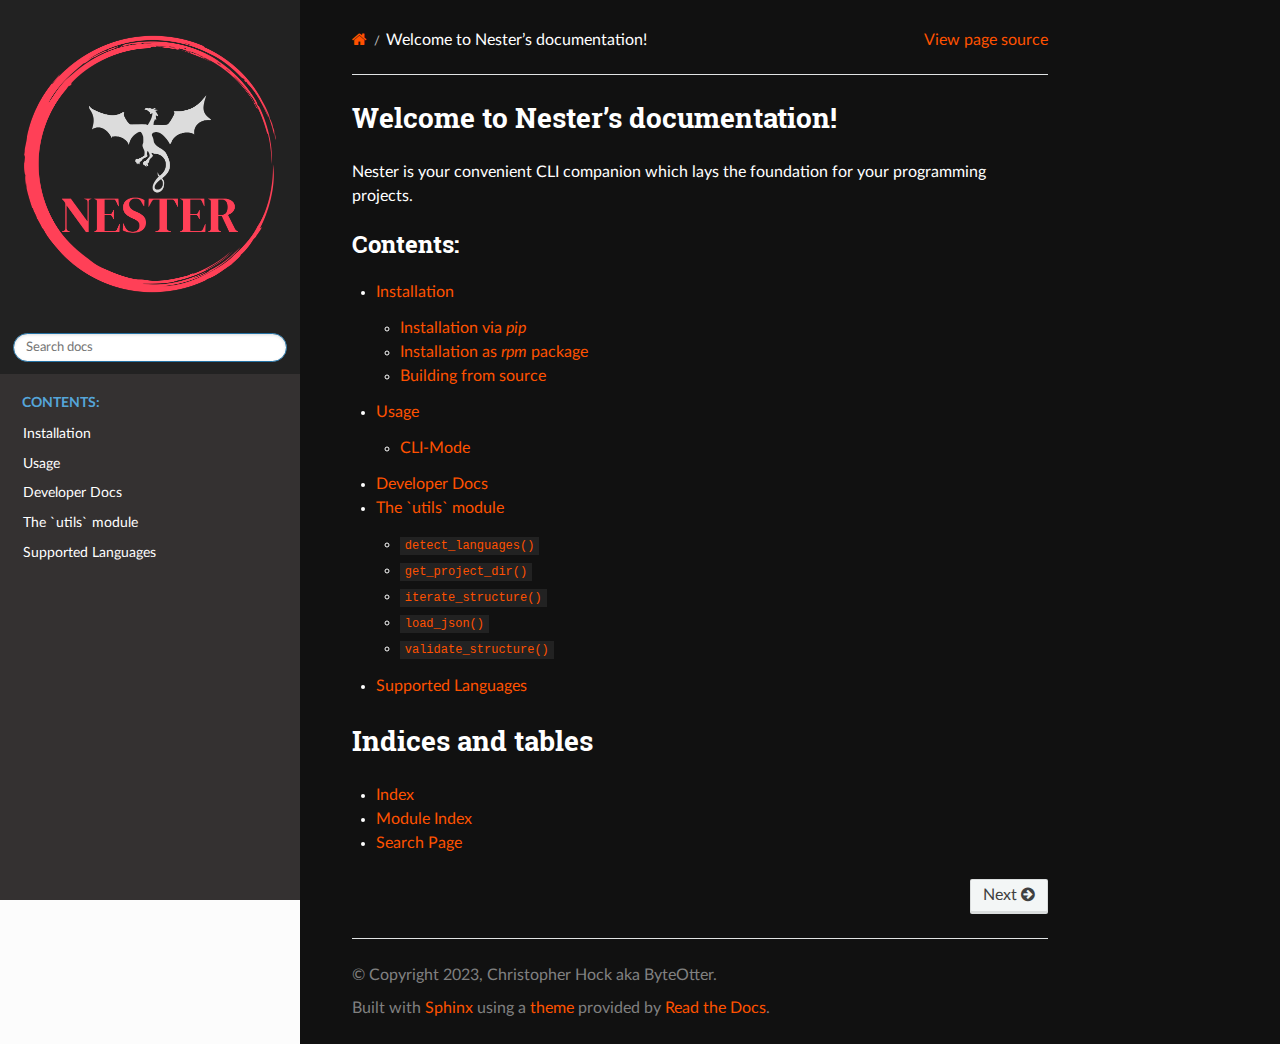
==== commit f3e790c6: "add custom css to documentation and initial docs build" ====
--- a/docs/_build/html/index.html
+++ b/docs/_build/html/index.html
@@ -7,6 +7,7 @@
   <title>Welcome to Nester’s documentation! &mdash; Nester  documentation</title>
       <link rel="stylesheet" href="_static/pygments.css" type="text/css" />
       <link rel="stylesheet" href="_static/css/theme.css" type="text/css" />
+      <link rel="stylesheet" href="_static/css/custom.css" type="text/css" />
   <!--[if lt IE 9]>
     <script src="_static/js/html5shiv.min.js"></script>
   <![endif]-->
--- a/docs/_build/html/_static/css/custom.css
+++ b/docs/_build/html/_static/css/custom.css
@@ -0,0 +1,77 @@
+@import '../sphinx-rtd-theme';
+
+/* Set body background color */
+body .rst-content .document{
+  background-color: #111; /* very dark grey */
+}
+
+.wy-nav-content-wrap {
+  background-color: #111;
+}
+
+/* Set main content text color */
+.wy-nav-content {
+  background-color: #111; /* light grey */
+  color: #fff;
+}
+
+.wy-side-nav-search {
+  background-color: #222;
+}
+
+.highlight,
+ .code-block {
+  background-color: #222;
+  border-color: #222;
+}
+
+/* Set heading text color */
+.wy-nav-content h1,
+.wy-nav-content h2,
+.wy-nav-content h3,
+.wy-nav-content h4,
+.wy-nav-content h5,
+.wy-nav-content h6 {
+  color: #ffff; /* red */
+}
+
+/* Set logo background color and resize */
+.wy-side-nav-search .logo img {
+  width: 40%; /* resize to 40% of original size */
+  height: auto;
+  background-color: #222; /* dark grey */
+}
+
+/* Change the background color of the autodoc block */
+.sig.sig-object.py {
+  color: #363636;
+}
+
+/* Change the color of hyperlinks in Sphinx RTD theme */
+.rst-content a:not(.reference):not(.headerlink):not(.external):not(.fn-backref) {
+  color: #ff5100;
+}
+
+/* Change color of hyperlinks in Sphinx RTD theme table of contents */
+.wy-menu.wy-menu-vertical ul li a {
+  color: #fff;
+}
+
+/* Change color of internal references in Sphinx RTD theme */
+.wy-nav-content-wrap a.reference.internal:link,
+.wy-nav-content-wrap a.reference.internal:visited {
+    color: #ff5100;
+}
+
+/* Change background color of toctree-l2 class within a toctree-l1.current element in Sphinx RTD theme */
+html.writer-html5 body.wy-body-for-nav div.wy-grid-for-nav nav.wy-nav-side div.wy-side-scroll div.wy-menu.wy-menu-vertical ul.current li.toctree-l1.current ul li.toctree-l2 a.reference.internal,
+html.writer-html5 body.wy-body-for-nav div.wy-grid-for-nav nav.wy-nav-side div.wy-side-scroll div.wy-menu.wy-menu-vertical ul.current li.toctree-l1.current a.current.reference.internal {
+  background-color: #111;
+}
+
+/*Change background color of rendered code in toc on index.rst*/
+html.writer-html5 body.wy-body-for-nav div.wy-grid-for-nav section.wy-nav-content-wrap div.wy-nav-content div.rst-content div.document div section#welcome-to-nester-s-documentation div.toctree-wrapper.compound ul li.toctree-l1 ul li.toctree-l2 a.reference.internal code.docutils.literal.notranslate {
+  background-color: #222;
+  color: #ff5100;
+  border-style: hidden;
+}
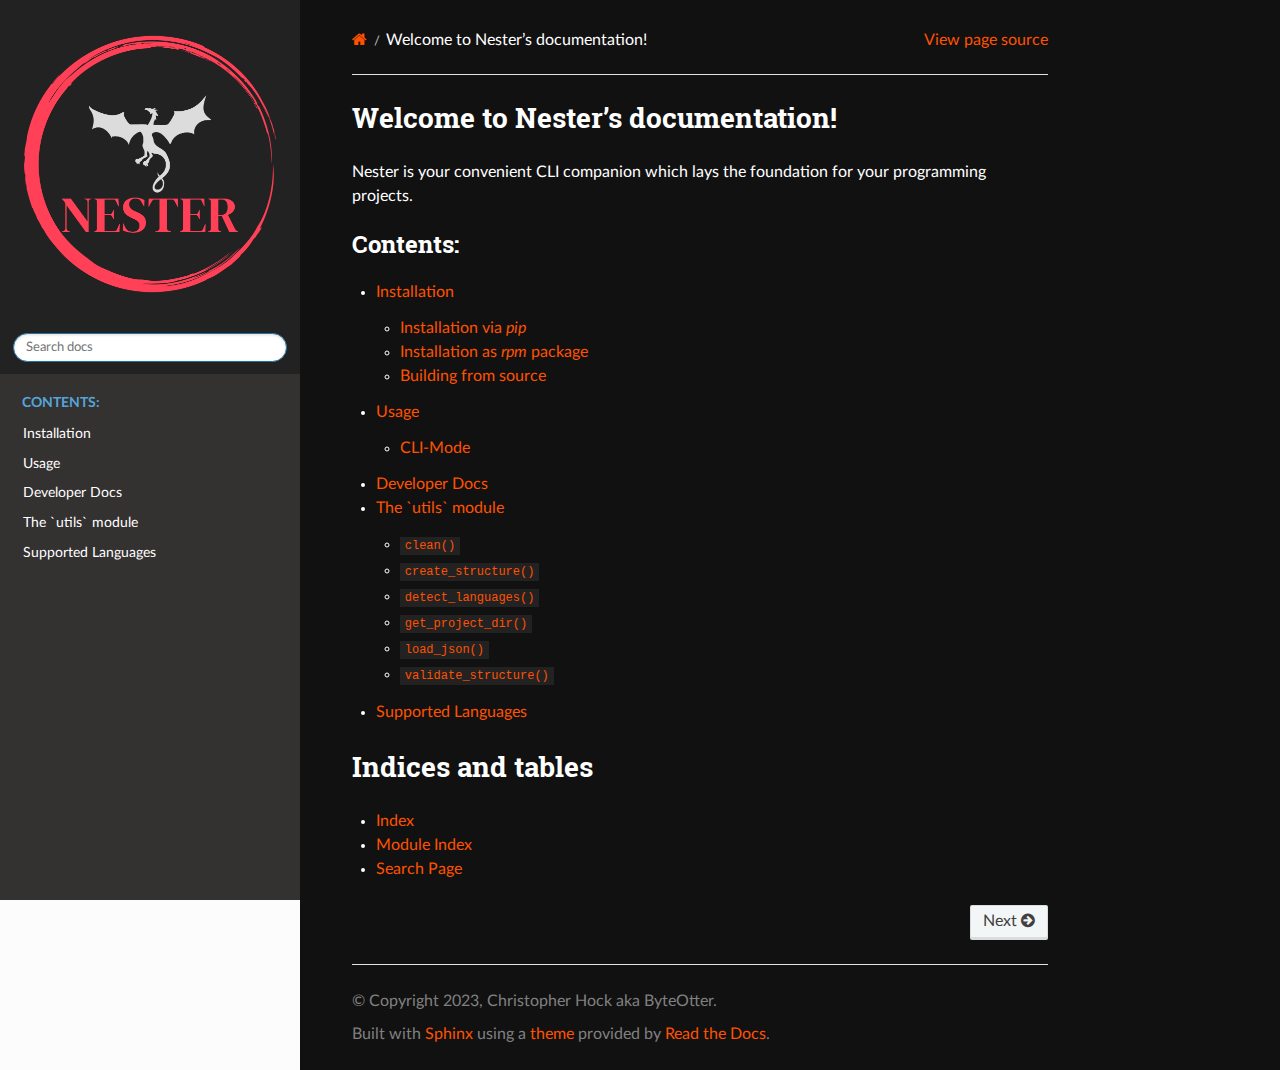
==== commit 21bd83f0: "add packaging workflow for pypi" ====
--- a/docs/_build/html/index.html
+++ b/docs/_build/html/index.html
@@ -92,9 +92,10 @@
 </li>
 <li class="toctree-l1"><a class="reference internal" href="dev_docs.html">Developer Docs</a></li>
 <li class="toctree-l1"><a class="reference internal" href="source/utils.html">   The `utils` module</a><ul>
+<li class="toctree-l2"><a class="reference internal" href="source/utils.html#nester.utils.clean"><code class="docutils literal notranslate"><span class="pre">clean()</span></code></a></li>
+<li class="toctree-l2"><a class="reference internal" href="source/utils.html#nester.utils.create_structure"><code class="docutils literal notranslate"><span class="pre">create_structure()</span></code></a></li>
 <li class="toctree-l2"><a class="reference internal" href="source/utils.html#nester.utils.detect_languages"><code class="docutils literal notranslate"><span class="pre">detect_languages()</span></code></a></li>
 <li class="toctree-l2"><a class="reference internal" href="source/utils.html#nester.utils.get_project_dir"><code class="docutils literal notranslate"><span class="pre">get_project_dir()</span></code></a></li>
-<li class="toctree-l2"><a class="reference internal" href="source/utils.html#nester.utils.iterate_structure"><code class="docutils literal notranslate"><span class="pre">iterate_structure()</span></code></a></li>
 <li class="toctree-l2"><a class="reference internal" href="source/utils.html#nester.utils.load_json"><code class="docutils literal notranslate"><span class="pre">load_json()</span></code></a></li>
 <li class="toctree-l2"><a class="reference internal" href="source/utils.html#nester.utils.validate_structure"><code class="docutils literal notranslate"><span class="pre">validate_structure()</span></code></a></li>
 </ul>
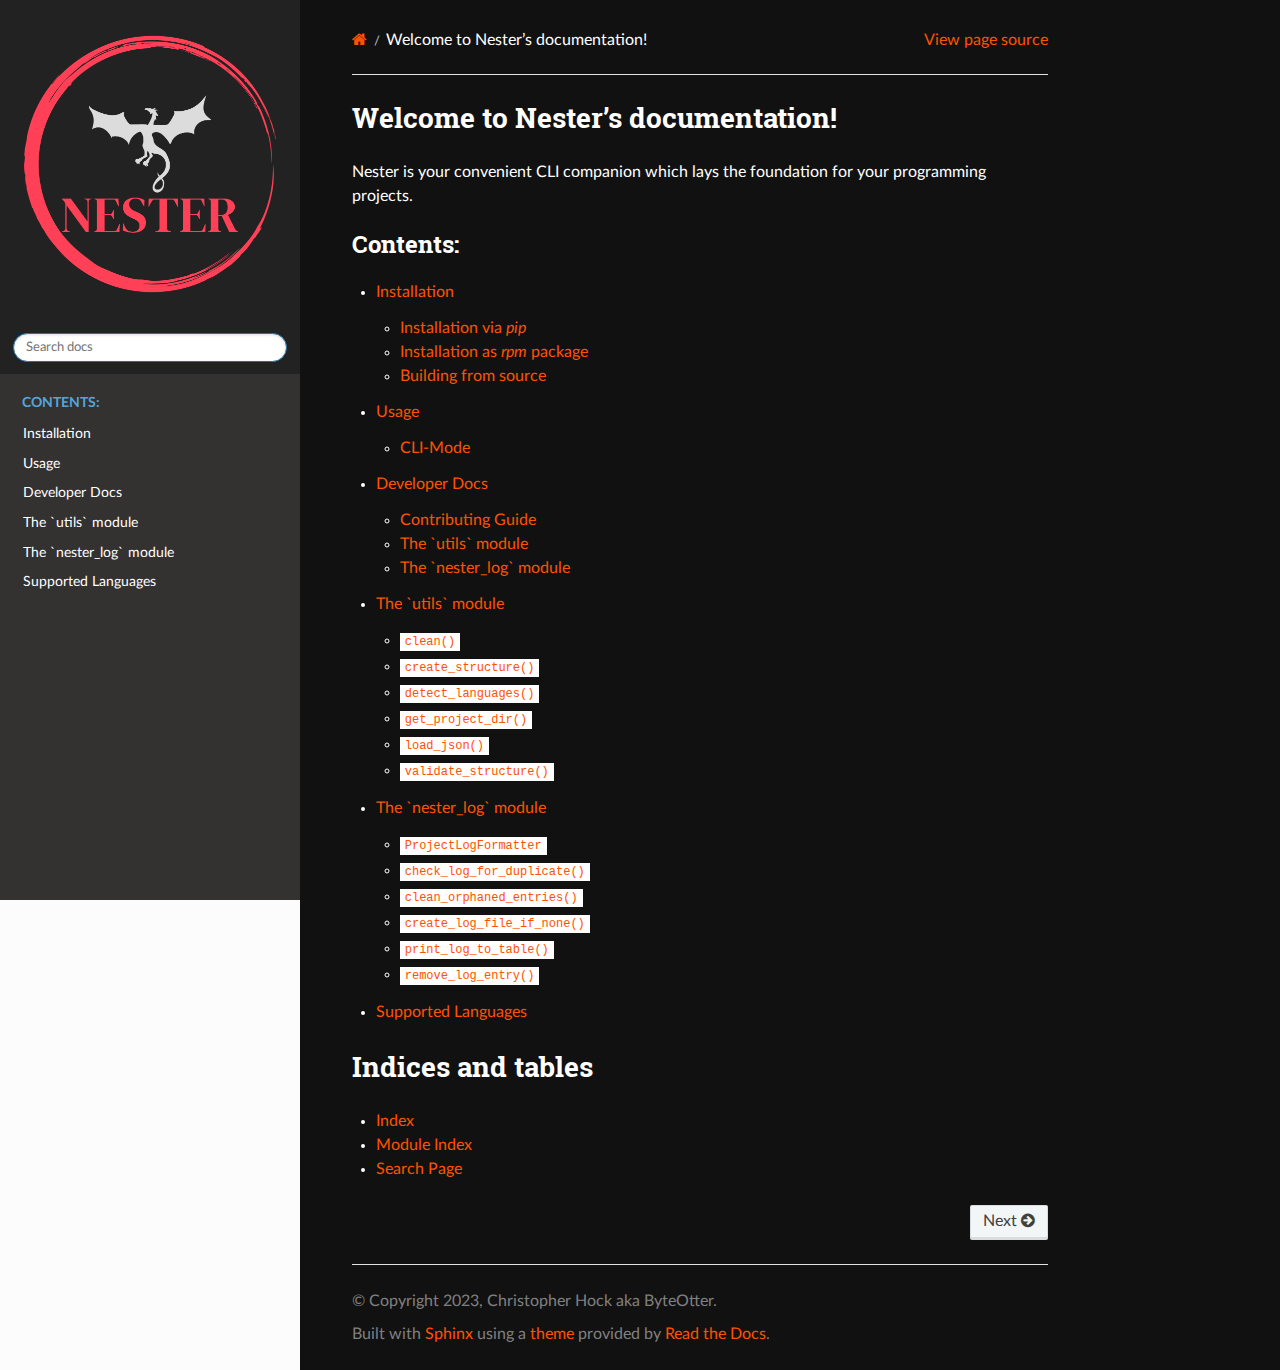
==== commit 660e80e6: "update dev docs" ====
--- a/docs/_build/html/index.html
+++ b/docs/_build/html/index.html
@@ -47,6 +47,7 @@
 <li class="toctree-l1"><a class="reference internal" href="usage_guide.html">Usage</a></li>
 <li class="toctree-l1"><a class="reference internal" href="dev_docs.html">Developer Docs</a></li>
 <li class="toctree-l1"><a class="reference internal" href="source/utils.html">   The `utils` module</a></li>
+<li class="toctree-l1"><a class="reference internal" href="source/logging.html">   The `nester_log` module</a></li>
 <li class="toctree-l1"><a class="reference internal" href="supported_languages.html">Supported Languages</a></li>
 </ul>
 
@@ -90,7 +91,12 @@
 <li class="toctree-l2"><a class="reference internal" href="usage_guide.html#cli-mode">CLI-Mode</a></li>
 </ul>
 </li>
-<li class="toctree-l1"><a class="reference internal" href="dev_docs.html">Developer Docs</a></li>
+<li class="toctree-l1"><a class="reference internal" href="dev_docs.html">Developer Docs</a><ul>
+<li class="toctree-l2"><a class="reference internal" href="contributing.html"> Contributing Guide</a></li>
+<li class="toctree-l2"><a class="reference internal" href="source/utils.html"> The `utils` module</a></li>
+<li class="toctree-l2"><a class="reference internal" href="source/logging.html"> The `nester_log` module</a></li>
+</ul>
+</li>
 <li class="toctree-l1"><a class="reference internal" href="source/utils.html">   The `utils` module</a><ul>
 <li class="toctree-l2"><a class="reference internal" href="source/utils.html#nester.utils.clean"><code class="docutils literal notranslate"><span class="pre">clean()</span></code></a></li>
 <li class="toctree-l2"><a class="reference internal" href="source/utils.html#nester.utils.create_structure"><code class="docutils literal notranslate"><span class="pre">create_structure()</span></code></a></li>
@@ -98,6 +104,15 @@
 <li class="toctree-l2"><a class="reference internal" href="source/utils.html#nester.utils.get_project_dir"><code class="docutils literal notranslate"><span class="pre">get_project_dir()</span></code></a></li>
 <li class="toctree-l2"><a class="reference internal" href="source/utils.html#nester.utils.load_json"><code class="docutils literal notranslate"><span class="pre">load_json()</span></code></a></li>
 <li class="toctree-l2"><a class="reference internal" href="source/utils.html#nester.utils.validate_structure"><code class="docutils literal notranslate"><span class="pre">validate_structure()</span></code></a></li>
+</ul>
+</li>
+<li class="toctree-l1"><a class="reference internal" href="source/logging.html">   The `nester_log` module</a><ul>
+<li class="toctree-l2"><a class="reference internal" href="source/logging.html#nester.nester_log.ProjectLogFormatter"><code class="docutils literal notranslate"><span class="pre">ProjectLogFormatter</span></code></a></li>
+<li class="toctree-l2"><a class="reference internal" href="source/logging.html#nester.nester_log.check_log_for_duplicate"><code class="docutils literal notranslate"><span class="pre">check_log_for_duplicate()</span></code></a></li>
+<li class="toctree-l2"><a class="reference internal" href="source/logging.html#nester.nester_log.clean_orphaned_entries"><code class="docutils literal notranslate"><span class="pre">clean_orphaned_entries()</span></code></a></li>
+<li class="toctree-l2"><a class="reference internal" href="source/logging.html#nester.nester_log.create_log_file_if_none"><code class="docutils literal notranslate"><span class="pre">create_log_file_if_none()</span></code></a></li>
+<li class="toctree-l2"><a class="reference internal" href="source/logging.html#nester.nester_log.print_log_to_table"><code class="docutils literal notranslate"><span class="pre">print_log_to_table()</span></code></a></li>
+<li class="toctree-l2"><a class="reference internal" href="source/logging.html#nester.nester_log.remove_log_entry"><code class="docutils literal notranslate"><span class="pre">remove_log_entry()</span></code></a></li>
 </ul>
 </li>
 <li class="toctree-l1"><a class="reference internal" href="supported_languages.html">Supported Languages</a></li>
--- a/docs/_build/html/_static/css/custom.css
+++ b/docs/_build/html/_static/css/custom.css
@@ -71,7 +71,7 @@
 
 /*Change background color of rendered code in toc on index.rst*/
 html.writer-html5 body.wy-body-for-nav div.wy-grid-for-nav section.wy-nav-content-wrap div.wy-nav-content div.rst-content div.document div section#welcome-to-nester-s-documentation div.toctree-wrapper.compound ul li.toctree-l1 ul li.toctree-l2 a.reference.internal code.docutils.literal.notranslate {
-  background-color: #222;
+  background-color: #ffff;
   color: #ff5100;
   border-style: hidden;
 }
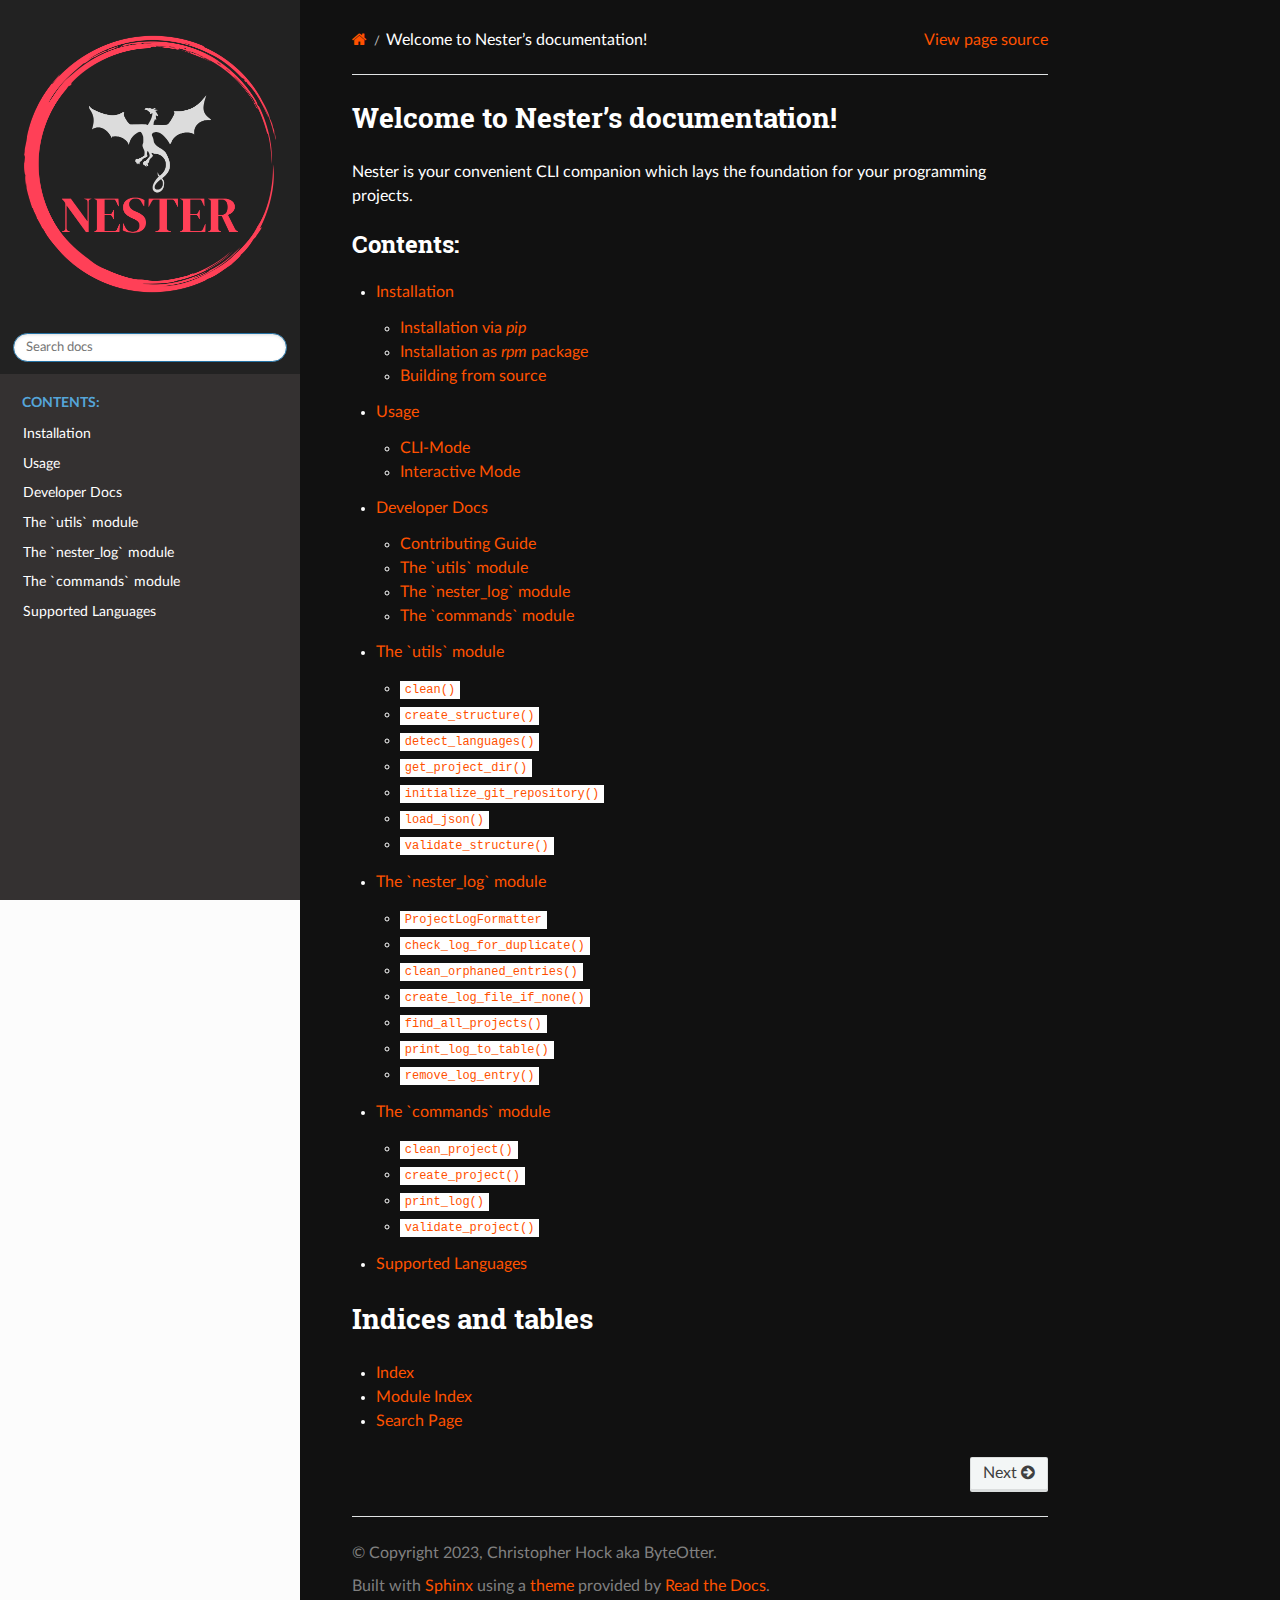
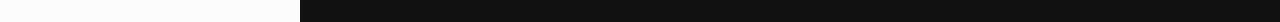
==== commit 7588a281: "Update Documentation" ====
--- a/docs/_build/html/index.html
+++ b/docs/_build/html/index.html
@@ -12,6 +12,8 @@
     <script src="_static/js/html5shiv.min.js"></script>
   <![endif]-->
   
+        <script src="_static/jquery.js"></script>
+        <script src="_static/_sphinx_javascript_frameworks_compat.js"></script>
         <script data-url_root="./" id="documentation_options" src="_static/documentation_options.js"></script>
         <script src="_static/doctools.js"></script>
         <script src="_static/sphinx_highlight.js"></script>
@@ -48,6 +50,7 @@
 <li class="toctree-l1"><a class="reference internal" href="dev_docs.html">Developer Docs</a></li>
 <li class="toctree-l1"><a class="reference internal" href="source/utils.html">   The `utils` module</a></li>
 <li class="toctree-l1"><a class="reference internal" href="source/logging.html">   The `nester_log` module</a></li>
+<li class="toctree-l1"><a class="reference internal" href="source/commands.html">   The `commands` module</a></li>
 <li class="toctree-l1"><a class="reference internal" href="supported_languages.html">Supported Languages</a></li>
 </ul>
 
@@ -89,12 +92,14 @@
 </li>
 <li class="toctree-l1"><a class="reference internal" href="usage_guide.html">Usage</a><ul>
 <li class="toctree-l2"><a class="reference internal" href="usage_guide.html#cli-mode">CLI-Mode</a></li>
+<li class="toctree-l2"><a class="reference internal" href="usage_guide.html#interactive-mode">Interactive Mode</a></li>
 </ul>
 </li>
 <li class="toctree-l1"><a class="reference internal" href="dev_docs.html">Developer Docs</a><ul>
 <li class="toctree-l2"><a class="reference internal" href="contributing.html"> Contributing Guide</a></li>
 <li class="toctree-l2"><a class="reference internal" href="source/utils.html"> The `utils` module</a></li>
 <li class="toctree-l2"><a class="reference internal" href="source/logging.html"> The `nester_log` module</a></li>
+<li class="toctree-l2"><a class="reference internal" href="source/commands.html"> The `commands` module</a></li>
 </ul>
 </li>
 <li class="toctree-l1"><a class="reference internal" href="source/utils.html">   The `utils` module</a><ul>
@@ -102,6 +107,7 @@
 <li class="toctree-l2"><a class="reference internal" href="source/utils.html#nester.utils.create_structure"><code class="docutils literal notranslate"><span class="pre">create_structure()</span></code></a></li>
 <li class="toctree-l2"><a class="reference internal" href="source/utils.html#nester.utils.detect_languages"><code class="docutils literal notranslate"><span class="pre">detect_languages()</span></code></a></li>
 <li class="toctree-l2"><a class="reference internal" href="source/utils.html#nester.utils.get_project_dir"><code class="docutils literal notranslate"><span class="pre">get_project_dir()</span></code></a></li>
+<li class="toctree-l2"><a class="reference internal" href="source/utils.html#nester.utils.initialize_git_repository"><code class="docutils literal notranslate"><span class="pre">initialize_git_repository()</span></code></a></li>
 <li class="toctree-l2"><a class="reference internal" href="source/utils.html#nester.utils.load_json"><code class="docutils literal notranslate"><span class="pre">load_json()</span></code></a></li>
 <li class="toctree-l2"><a class="reference internal" href="source/utils.html#nester.utils.validate_structure"><code class="docutils literal notranslate"><span class="pre">validate_structure()</span></code></a></li>
 </ul>
@@ -111,8 +117,16 @@
 <li class="toctree-l2"><a class="reference internal" href="source/logging.html#nester.nester_log.check_log_for_duplicate"><code class="docutils literal notranslate"><span class="pre">check_log_for_duplicate()</span></code></a></li>
 <li class="toctree-l2"><a class="reference internal" href="source/logging.html#nester.nester_log.clean_orphaned_entries"><code class="docutils literal notranslate"><span class="pre">clean_orphaned_entries()</span></code></a></li>
 <li class="toctree-l2"><a class="reference internal" href="source/logging.html#nester.nester_log.create_log_file_if_none"><code class="docutils literal notranslate"><span class="pre">create_log_file_if_none()</span></code></a></li>
+<li class="toctree-l2"><a class="reference internal" href="source/logging.html#nester.nester_log.find_all_projects"><code class="docutils literal notranslate"><span class="pre">find_all_projects()</span></code></a></li>
 <li class="toctree-l2"><a class="reference internal" href="source/logging.html#nester.nester_log.print_log_to_table"><code class="docutils literal notranslate"><span class="pre">print_log_to_table()</span></code></a></li>
 <li class="toctree-l2"><a class="reference internal" href="source/logging.html#nester.nester_log.remove_log_entry"><code class="docutils literal notranslate"><span class="pre">remove_log_entry()</span></code></a></li>
+</ul>
+</li>
+<li class="toctree-l1"><a class="reference internal" href="source/commands.html">   The `commands` module</a><ul>
+<li class="toctree-l2"><a class="reference internal" href="source/commands.html#nester.commands.clean_project"><code class="docutils literal notranslate"><span class="pre">clean_project()</span></code></a></li>
+<li class="toctree-l2"><a class="reference internal" href="source/commands.html#nester.commands.create_project"><code class="docutils literal notranslate"><span class="pre">create_project()</span></code></a></li>
+<li class="toctree-l2"><a class="reference internal" href="source/commands.html#nester.commands.print_log"><code class="docutils literal notranslate"><span class="pre">print_log()</span></code></a></li>
+<li class="toctree-l2"><a class="reference internal" href="source/commands.html#nester.commands.validate_project"><code class="docutils literal notranslate"><span class="pre">validate_project()</span></code></a></li>
 </ul>
 </li>
 <li class="toctree-l1"><a class="reference internal" href="supported_languages.html">Supported Languages</a></li>
--- a/docs/_build/html/_static/css/theme.css
+++ b/docs/_build/html/_static/css/theme.css
@@ -1,4 +1,4 @@
 html{box-sizing:border-box}*,:after,:before{box-sizing:inherit}article,aside,details,figcaption,figure,footer,header,hgroup,nav,section{display:block}audio,canvas,video{display:inline-block;*display:inline;*zoom:1}[hidden],audio:not([controls]){display:none}*{-webkit-box-sizing:border-box;-moz-box-sizing:border-box;box-sizing:border-box}html{font-size:100%;-webkit-text-size-adjust:100%;-ms-text-size-adjust:100%}body{margin:0}a:active,a:hover{outline:0}abbr[title]{border-bottom:1px dotted}b,strong{font-weight:700}blockquote{margin:0}dfn{font-style:italic}ins{background:#ff9;text-decoration:none}ins,mark{color:#000}mark{background:#ff0;font-style:italic;font-weight:700}.rst-content code,.rst-content tt,code,kbd,pre,samp{font-family:monospace,serif;_font-family:courier new,monospace;font-size:1em}pre{white-space:pre}q{quotes:none}q:after,q:before{content:"";content:none}small{font-size:85%}sub,sup{font-size:75%;line-height:0;position:relative;vertical-align:baseline}sup{top:-.5em}sub{bottom:-.25em}dl,ol,ul{margin:0;padding:0;list-style:none;list-style-image:none}li{list-style:none}dd{margin:0}img{border:0;-ms-interpolation-mode:bicubic;vertical-align:middle;max-width:100%}svg:not(:root){overflow:hidden}figure,form{margin:0}label{cursor:pointer}button,input,select,textarea{font-size:100%;margin:0;vertical-align:baseline;*vertical-align:middle}button,input{line-height:normal}button,input[type=button],input[type=reset],input[type=submit]{cursor:pointer;-webkit-appearance:button;*overflow:visible}button[disabled],input[disabled]{cursor:default}input[type=search]{-webkit-appearance:textfield;-moz-box-sizing:content-box;-webkit-box-sizing:content-box;box-sizing:content-box}textarea{resize:vertical}table{border-collapse:collapse;border-spacing:0}td{vertical-align:top}.chromeframe{margin:.2em 0;background:#ccc;color:#000;padding:.2em 0}.ir{display:block;border:0;text-indent:-999em;overflow:hidden;background-color:transparent;background-repeat:no-repeat;text-align:left;direction:ltr;*line-height:0}.ir br{display:none}.hidden{display:none!important;visibility:hidden}.visuallyhidden{border:0;clip:rect(0 0 0 0);height:1px;margin:-1px;overflow:hidden;padding:0;position:absolute;width:1px}.visuallyhidden.focusable:active,.visuallyhidden.focusable:focus{clip:auto;height:auto;margin:0;overflow:visible;position:static;width:auto}.invisible{visibility:hidden}.relative{position:relative}big,small{font-size:100%}@media print{body,html,section{background:none!important}*{box-shadow:none!important;text-shadow:none!important;filter:none!important;-ms-filter:none!important}a,a:visited{text-decoration:underline}.ir a:after,a[href^="#"]:after,a[href^="javascript:"]:after{content:""}blockquote,pre{page-break-inside:avoid}thead{display:table-header-group}img,tr{page-break-inside:avoid}img{max-width:100%!important}@page{margin:.5cm}.rst-content .toctree-wrapper>p.caption,h2,h3,p{orphans:3;widows:3}.rst-content .toctree-wrapper>p.caption,h2,h3{page-break-after:avoid}}.btn,.fa:before,.icon:before,.rst-content .admonition,.rst-content .admonition-title:before,.rst-content .admonition-todo,.rst-content .attention,.rst-content .caution,.rst-content .code-block-caption .headerlink:before,.rst-content .danger,.rst-content .eqno .headerlink:before,.rst-content .error,.rst-content .hint,.rst-content .important,.rst-content .note,.rst-content .seealso,.rst-content .tip,.rst-content .warning,.rst-content code.download span:first-child:before,.rst-content dl dt .headerlink:before,.rst-content h1 .headerlink:before,.rst-content h2 .headerlink:before,.rst-content h3 .headerlink:before,.rst-content h4 .headerlink:before,.rst-content h5 .headerlink:before,.rst-content h6 .headerlink:before,.rst-content p.caption .headerlink:before,.rst-content p .headerlink:before,.rst-content table>caption .headerlink:before,.rst-content tt.download span:first-child:before,.wy-alert,.wy-dropdown .caret:before,.wy-inline-validate.wy-inline-validate-danger .wy-input-context:before,.wy-inline-validate.wy-inline-validate-info .wy-input-context:before,.wy-inline-validate.wy-inline-validate-success .wy-input-context:before,.wy-inline-validate.wy-inline-validate-warning .wy-input-context:before,.wy-menu-vertical li.current>a button.toctree-expand:before,.wy-menu-vertical li.on a button.toctree-expand:before,.wy-menu-vertical li button.toctree-expand:before,input[type=color],input[type=date],input[type=datetime-local],input[type=datetime],input[type=email],input[type=month],input[type=number],input[type=password],input[type=search],input[type=tel],input[type=text],input[type=time],input[type=url],input[type=week],select,textarea{-webkit-font-smoothing:antialiased}.clearfix{*zoom:1}.clearfix:after,.clearfix:before{display:table;content:""}.clearfix:after{clear:both}/*!
  *  Font Awesome 4.7.0 by @davegandy - http://fontawesome.io - @fontawesome
  *  License - http://fontawesome.io/license (Font: SIL OFL 1.1, CSS: MIT License)
- */@font-face{font-family:FontAwesome;src:url(fonts/fontawesome-webfont.eot?674f50d287a8c48dc19ba404d20fe713);src:url(fonts/fontawesome-webfont.eot?674f50d287a8c48dc19ba404d20fe713?#iefix&v=4.7.0) format("embedded-opentype"),url(fonts/fontawesome-webfont.woff2?af7ae505a9eed503f8b8e6982036873e) format("woff2"),url(fonts/fontawesome-webfont.woff?fee66e712a8a08eef5805a46892932ad) format("woff"),url(fonts/fontawesome-webfont.ttf?b06871f281fee6b241d60582ae9369b9) format("truetype"),url(fonts/fontawesome-webfont.svg?912ec66d7572ff821749319396470bde#fontawesomeregular) format("svg");font-weight:400;font-style:normal}.fa,.icon,.rst-content .admonition-title,.rst-content .code-block-caption .headerlink,.rst-content .eqno .headerlink,.rst-content code.download span:first-child,.rst-content dl dt .headerlink,.rst-content h1 .headerlink,.rst-content h2 .headerlink,.rst-content h3 .headerlink,.rst-content h4 .headerlink,.rst-content h5 .headerlink,.rst-content h6 .headerlink,.rst-content p.caption .headerlink,.rst-content p .headerlink,.rst-content table>caption .headerlink,.rst-content tt.download span:first-child,.wy-menu-vertical li.current>a button.toctree-expand,.wy-menu-vertical li.on a button.toctree-expand,.wy-menu-vertical li button.toctree-expand{display:inline-block;font:normal normal normal 14px/1 FontAwesome;font-size:inherit;text-rendering:auto;-webkit-font-smoothing:antialiased;-moz-osx-font-smoothing:grayscale}.fa-lg{font-size:1.33333em;line-height:.75em;vertical-align:-15%}.fa-2x{font-size:2em}.fa-3x{font-size:3em}.fa-4x{font-size:4em}.fa-5x{font-size:5em}.fa-fw{width:1.28571em;text-align:center}.fa-ul{padding-left:0;margin-left:2.14286em;list-style-type:none}.fa-ul>li{position:relative}.fa-li{position:absolute;left:-2.14286em;width:2.14286em;top:.14286em;text-align:center}.fa-li.fa-lg{left:-1.85714em}.fa-border{padding:.2em .25em .15em;border:.08em solid #eee;border-radius:.1em}.fa-pull-left{float:left}.fa-pull-right{float:right}.fa-pull-left.icon,.fa.fa-pull-left,.rst-content .code-block-caption .fa-pull-left.headerlink,.rst-content .eqno .fa-pull-left.headerlink,.rst-content .fa-pull-left.admonition-title,.rst-content code.download span.fa-pull-left:first-child,.rst-content dl dt .fa-pull-left.headerlink,.rst-content h1 .fa-pull-left.headerlink,.rst-content h2 .fa-pull-left.headerlink,.rst-content h3 .fa-pull-left.headerlink,.rst-content h4 .fa-pull-left.headerlink,.rst-content h5 .fa-pull-left.headerlink,.rst-content h6 .fa-pull-left.headerlink,.rst-content p .fa-pull-left.headerlink,.rst-content table>caption .fa-pull-left.headerlink,.rst-content tt.download span.fa-pull-left:first-child,.wy-menu-vertical li.current>a button.fa-pull-left.toctree-expand,.wy-menu-vertical li.on a button.fa-pull-left.toctree-expand,.wy-menu-vertical li button.fa-pull-left.toctree-expand{margin-right:.3em}.fa-pull-right.icon,.fa.fa-pull-right,.rst-content .code-block-caption .fa-pull-right.headerlink,.rst-content .eqno .fa-pull-right.headerlink,.rst-content .fa-pull-right.admonition-title,.rst-content code.download span.fa-pull-right:first-child,.rst-content dl dt .fa-pull-right.headerlink,.rst-content h1 .fa-pull-right.headerlink,.rst-content h2 .fa-pull-right.headerlink,.rst-content h3 .fa-pull-right.headerlink,.rst-content h4 .fa-pull-right.headerlink,.rst-content h5 .fa-pull-right.headerlink,.rst-content h6 .fa-pull-right.headerlink,.rst-content p .fa-pull-right.headerlink,.rst-content table>caption .fa-pull-right.headerlink,.rst-content tt.download span.fa-pull-right:first-child,.wy-menu-vertical li.current>a button.fa-pull-right.toctree-expand,.wy-menu-vertical li.on a button.fa-pull-right.toctree-expand,.wy-menu-vertical li button.fa-pull-right.toctree-expand{margin-left:.3em}.pull-right{float:right}.pull-left{float:left}.fa.pull-left,.pull-left.icon,.rst-content .code-block-caption .pull-left.headerlink,.rst-content .eqno .pull-left.headerlink,.rst-content .pull-left.admonition-title,.rst-content code.download span.pull-left:first-child,.rst-content dl dt .pull-left.headerlink,.rst-content h1 .pull-left.headerlink,.rst-content h2 .pull-left.headerlink,.rst-content h3 .pull-left.headerlink,.rst-content h4 .pull-left.headerlink,.rst-content h5 .pull-left.headerlink,.rst-content h6 .pull-left.headerlink,.rst-content p .pull-left.headerlink,.rst-content table>caption .pull-left.headerlink,.rst-content tt.download span.pull-left:first-child,.wy-menu-vertical li.current>a button.pull-left.toctree-expand,.wy-menu-vertical li.on a button.pull-left.toctree-expand,.wy-menu-vertical li button.pull-left.toctree-expand{margin-right:.3em}.fa.pull-right,.pull-right.icon,.rst-content .code-block-caption .pull-right.headerlink,.rst-content .eqno .pull-right.headerlink,.rst-content .pull-right.admonition-title,.rst-content code.download span.pull-right:first-child,.rst-content dl dt .pull-right.headerlink,.rst-content h1 .pull-right.headerlink,.rst-content h2 .pull-right.headerlink,.rst-content h3 .pull-right.headerlink,.rst-content h4 .pull-right.headerlink,.rst-content h5 .pull-right.headerlink,.rst-content h6 .pull-right.headerlink,.rst-content p .pull-right.headerlink,.rst-content table>caption .pull-right.headerlink,.rst-content tt.download span.pull-right:first-child,.wy-menu-vertical li.current>a button.pull-right.toctree-expand,.wy-menu-vertical li.on a button.pull-right.toctree-expand,.wy-menu-vertical li button.pull-right.toctree-expand{margin-left:.3em}.fa-spin{-webkit-animation:fa-spin 2s linear infinite;animation:fa-spin 2s linear infinite}.fa-pulse{-webkit-animation:fa-spin 1s steps(8) infinite;animation:fa-spin 1s steps(8) infinite}@-webkit-keyframes fa-spin{0%{-webkit-transform:rotate(0deg);transform:rotate(0deg)}to{-webkit-transform:rotate(359deg);transform:rotate(359deg)}}@keyframes fa-spin{0%{-webkit-transform:rotate(0deg);transform:rotate(0deg)}to{-webkit-transform:rotate(359deg);transform:rotate(359deg)}}.fa-rotate-90{-ms-filter:"progid:DXImageTransform.Microsoft.BasicImage(rotation=1)";-webkit-transform:rotate(90deg);-ms-transform:rotate(90deg);transform:rotate(90deg)}.fa-rotate-180{-ms-filter:"progid:DXImageTransform.Microsoft.BasicImage(rotation=2)";-webkit-transform:rotate(180deg);-ms-transform:rotate(180deg);transform:rotate(180deg)}.fa-rotate-270{-ms-filter:"progid:DXImageTransform.Microsoft.BasicImage(rotation=3)";-webkit-transform:rotate(270deg);-ms-transform:rotate(270deg);transform:rotate(270deg)}.fa-flip-horizontal{-ms-filter:"progid:DXImageTransform.Microsoft.BasicImage(rotation=0, mirror=1)";-webkit-transform:scaleX(-1);-ms-transform:scaleX(-1);transform:scaleX(-1)}.fa-flip-vertical{-ms-filter:"progid:DXImageTransform.Microsoft.BasicImage(rotation=2, mirror=1)";-webkit-transform:scaleY(-1);-ms-transform:scaleY(-1);transform:scaleY(-1)}:root .fa-flip-horizontal,:root .fa-flip-vertical,:root .fa-rotate-90,:root .fa-rotate-180,:root .fa-rotate-270{filter:none}.fa-stack{position:relative;display:inline-block;width:2em;height:2em;line-height:2em;vertical-align:middle}.fa-stack-1x,.fa-stack-2x{position:absolute;left:0;width:100%;text-align:center}.fa-stack-1x{line-height:inherit}.fa-stack-2x{font-size:2em}.fa-inverse{color:#fff}.fa-glass:before{content:""}.fa-music:before{content:""}.fa-search:before,.icon-search:before{content:""}.fa-envelope-o:before{content:""}.fa-heart:before{content:""}.fa-star:before{content:""}.fa-star-o:before{content:""}.fa-user:before{content:""}.fa-film:before{content:""}.fa-th-large:before{content:""}.fa-th:before{content:""}.fa-th-list:before{content:""}.fa-check:before{content:""}.fa-close:before,.fa-remove:before,.fa-times:before{content:""}.fa-search-plus:before{content:""}.fa-search-minus:before{content:""}.fa-power-off:before{content:""}.fa-signal:before{content:""}.fa-cog:before,.fa-gear:before{content:""}.fa-trash-o:before{content:""}.fa-home:before,.icon-home:before{content:""}.fa-file-o:before{content:""}.fa-clock-o:before{content:""}.fa-road:before{content:""}.fa-download:before,.rst-content code.download span:first-child:before,.rst-content tt.download span:first-child:before{content:""}.fa-arrow-circle-o-down:before{content:""}.fa-arrow-circle-o-up:before{content:""}.fa-inbox:before{content:""}.fa-play-circle-o:before{content:""}.fa-repeat:before,.fa-rotate-right:before{content:""}.fa-refresh:before{content:""}.fa-list-alt:before{content:""}.fa-lock:before{content:""}.fa-flag:before{content:""}.fa-headphones:before{content:""}.fa-volume-off:before{content:""}.fa-volume-down:before{content:""}.fa-volume-up:before{content:""}.fa-qrcode:before{content:""}.fa-barcode:before{content:""}.fa-tag:before{content:""}.fa-tags:before{content:""}.fa-book:before,.icon-book:before{content:""}.fa-bookmark:before{content:""}.fa-print:before{content:""}.fa-camera:before{content:""}.fa-font:before{content:""}.fa-bold:before{content:""}.fa-italic:before{content:""}.fa-text-height:before{content:""}.fa-text-width:before{content:""}.fa-align-left:before{content:""}.fa-align-center:before{content:""}.fa-align-right:before{content:""}.fa-align-justify:before{content:""}.fa-list:before{content:""}.fa-dedent:before,.fa-outdent:before{content:""}.fa-indent:before{content:""}.fa-video-camera:before{content:""}.fa-image:before,.fa-photo:before,.fa-picture-o:before{content:""}.fa-pencil:before{content:""}.fa-map-marker:before{content:""}.fa-adjust:before{content:""}.fa-tint:before{content:""}.fa-edit:before,.fa-pencil-square-o:before{content:""}.fa-share-square-o:before{content:""}.fa-check-square-o:before{content:""}.fa-arrows:before{content:""}.fa-step-backward:before{content:""}.fa-fast-backward:before{content:""}.fa-backward:before{content:""}.fa-play:before{content:""}.fa-pause:before{content:""}.fa-stop:before{content:""}.fa-forward:before{content:""}.fa-fast-forward:before{content:""}.fa-step-forward:before{content:""}.fa-eject:before{content:""}.fa-chevron-left:before{content:""}.fa-chevron-right:before{content:""}.fa-plus-circle:before{content:""}.fa-minus-circle:before{content:""}.fa-times-circle:before,.wy-inline-validate.wy-inline-validate-danger .wy-input-context:before{content:""}.fa-check-circle:before,.wy-inline-validate.wy-inline-validate-success .wy-input-context:before{content:""}.fa-question-circle:before{content:""}.fa-info-circle:before{content:""}.fa-crosshairs:before{content:""}.fa-times-circle-o:before{content:""}.fa-check-circle-o:before{content:""}.fa-ban:before{content:""}.fa-arrow-left:before{content:""}.fa-arrow-right:before{content:""}.fa-arrow-up:before{content:""}.fa-arrow-down:before{content:""}.fa-mail-forward:before,.fa-share:before{content:""}.fa-expand:before{content:""}.fa-compress:before{content:""}.fa-plus:before{content:""}.fa-minus:before{content:""}.fa-asterisk:before{content:""}.fa-exclamation-circle:before,.rst-content .admonition-title:before,.wy-inline-validate.wy-inline-validate-info .wy-input-context:before,.wy-inline-validate.wy-inline-validate-warning .wy-input-context:before{content:""}.fa-gift:before{content:""}.fa-leaf:before{content:""}.fa-fire:before,.icon-fire:before{content:""}.fa-eye:before{content:""}.fa-eye-slash:before{content:""}.fa-exclamation-triangle:before,.fa-warning:before{content:""}.fa-plane:before{content:""}.fa-calendar:before{content:""}.fa-random:before{content:""}.fa-comment:before{content:""}.fa-magnet:before{content:""}.fa-chevron-up:before{content:""}.fa-chevron-down:before{content:""}.fa-retweet:before{content:""}.fa-shopping-cart:before{content:""}.fa-folder:before{content:""}.fa-folder-open:before{content:""}.fa-arrows-v:before{content:""}.fa-arrows-h:before{content:""}.fa-bar-chart-o:before,.fa-bar-chart:before{content:""}.fa-twitter-square:before{content:""}.fa-facebook-square:before{content:""}.fa-camera-retro:before{content:""}.fa-key:before{content:""}.fa-cogs:before,.fa-gears:before{content:""}.fa-comments:before{content:""}.fa-thumbs-o-up:before{content:""}.fa-thumbs-o-down:before{content:""}.fa-star-half:before{content:""}.fa-heart-o:before{content:""}.fa-sign-out:before{content:""}.fa-linkedin-square:before{content:""}.fa-thumb-tack:before{content:""}.fa-external-link:before{content:""}.fa-sign-in:before{content:""}.fa-trophy:before{content:""}.fa-github-square:before{content:""}.fa-upload:before{content:""}.fa-lemon-o:before{content:""}.fa-phone:before{content:""}.fa-square-o:before{content:""}.fa-bookmark-o:before{content:""}.fa-phone-square:before{content:""}.fa-twitter:before{content:""}.fa-facebook-f:before,.fa-facebook:before{content:""}.fa-github:before,.icon-github:before{content:""}.fa-unlock:before{content:""}.fa-credit-card:before{content:""}.fa-feed:before,.fa-rss:before{content:""}.fa-hdd-o:before{content:""}.fa-bullhorn:before{content:""}.fa-bell:before{content:""}.fa-certificate:before{content:""}.fa-hand-o-right:before{content:""}.fa-hand-o-left:before{content:""}.fa-hand-o-up:before{content:""}.fa-hand-o-down:before{content:""}.fa-arrow-circle-left:before,.icon-circle-arrow-left:before{content:""}.fa-arrow-circle-right:before,.icon-circle-arrow-right:before{content:""}.fa-arrow-circle-up:before{content:""}.fa-arrow-circle-down:before{content:""}.fa-globe:before{content:""}.fa-wrench:before{content:""}.fa-tasks:before{content:""}.fa-filter:before{content:""}.fa-briefcase:before{content:""}.fa-arrows-alt:before{content:""}.fa-group:before,.fa-users:before{content:""}.fa-chain:before,.fa-link:before,.icon-link:before{content:""}.fa-cloud:before{content:""}.fa-flask:before{content:""}.fa-cut:before,.fa-scissors:before{content:""}.fa-copy:before,.fa-files-o:before{content:""}.fa-paperclip:before{content:""}.fa-floppy-o:before,.fa-save:before{content:""}.fa-square:before{content:""}.fa-bars:before,.fa-navicon:before,.fa-reorder:before{content:""}.fa-list-ul:before{content:""}.fa-list-ol:before{content:""}.fa-strikethrough:before{content:""}.fa-underline:before{content:""}.fa-table:before{content:""}.fa-magic:before{content:""}.fa-truck:before{content:""}.fa-pinterest:before{content:""}.fa-pinterest-square:before{content:""}.fa-google-plus-square:before{content:""}.fa-google-plus:before{content:""}.fa-money:before{content:""}.fa-caret-down:before,.icon-caret-down:before,.wy-dropdown .caret:before{content:""}.fa-caret-up:before{content:""}.fa-caret-left:before{content:""}.fa-caret-right:before{content:""}.fa-columns:before{content:""}.fa-sort:before,.fa-unsorted:before{content:""}.fa-sort-desc:before,.fa-sort-down:before{content:""}.fa-sort-asc:before,.fa-sort-up:before{content:""}.fa-envelope:before{content:""}.fa-linkedin:before{content:""}.fa-rotate-left:before,.fa-undo:before{content:""}.fa-gavel:before,.fa-legal:before{content:""}.fa-dashboard:before,.fa-tachometer:before{content:""}.fa-comment-o:before{content:""}.fa-comments-o:before{content:""}.fa-bolt:before,.fa-flash:before{content:""}.fa-sitemap:before{content:""}.fa-umbrella:before{content:""}.fa-clipboard:before,.fa-paste:before{content:""}.fa-lightbulb-o:before{content:""}.fa-exchange:before{content:""}.fa-cloud-download:before{content:""}.fa-cloud-upload:before{content:""}.fa-user-md:before{content:""}.fa-stethoscope:before{content:""}.fa-suitcase:before{content:""}.fa-bell-o:before{content:""}.fa-coffee:before{content:""}.fa-cutlery:before{content:""}.fa-file-text-o:before{content:""}.fa-building-o:before{content:""}.fa-hospital-o:before{content:""}.fa-ambulance:before{content:""}.fa-medkit:before{content:""}.fa-fighter-jet:before{content:""}.fa-beer:before{content:""}.fa-h-square:before{content:""}.fa-plus-square:before{content:""}.fa-angle-double-left:before{content:""}.fa-angle-double-right:before{content:""}.fa-angle-double-up:before{content:""}.fa-angle-double-down:before{content:""}.fa-angle-left:before{content:""}.fa-angle-right:before{content:""}.fa-angle-up:before{content:""}.fa-angle-down:before{content:""}.fa-desktop:before{content:""}.fa-laptop:before{content:""}.fa-tablet:before{content:""}.fa-mobile-phone:before,.fa-mobile:before{content:""}.fa-circle-o:before{content:""}.fa-quote-left:before{content:""}.fa-quote-right:before{content:""}.fa-spinner:before{content:""}.fa-circle:before{content:""}.fa-mail-reply:before,.fa-reply:before{content:""}.fa-github-alt:before{content:""}.fa-folder-o:before{content:""}.fa-folder-open-o:before{content:""}.fa-smile-o:before{content:""}.fa-frown-o:before{content:""}.fa-meh-o:before{content:""}.fa-gamepad:before{content:""}.fa-keyboard-o:before{content:""}.fa-flag-o:before{content:""}.fa-flag-checkered:before{content:""}.fa-terminal:before{content:""}.fa-code:before{content:""}.fa-mail-reply-all:before,.fa-reply-all:before{content:""}.fa-star-half-empty:before,.fa-star-half-full:before,.fa-star-half-o:before{content:""}.fa-location-arrow:before{content:""}.fa-crop:before{content:""}.fa-code-fork:before{content:""}.fa-chain-broken:before,.fa-unlink:before{content:""}.fa-question:before{content:""}.fa-info:before{content:""}.fa-exclamation:before{content:""}.fa-superscript:before{content:""}.fa-subscript:before{content:""}.fa-eraser:before{content:""}.fa-puzzle-piece:before{content:""}.fa-microphone:before{content:""}.fa-microphone-slash:before{content:""}.fa-shield:before{content:""}.fa-calendar-o:before{content:""}.fa-fire-extinguisher:before{content:""}.fa-rocket:before{content:""}.fa-maxcdn:before{content:""}.fa-chevron-circle-left:before{content:""}.fa-chevron-circle-right:before{content:""}.fa-chevron-circle-up:before{content:""}.fa-chevron-circle-down:before{content:""}.fa-html5:before{content:""}.fa-css3:before{content:""}.fa-anchor:before{content:""}.fa-unlock-alt:before{content:""}.fa-bullseye:before{content:""}.fa-ellipsis-h:before{content:""}.fa-ellipsis-v:before{content:""}.fa-rss-square:before{content:""}.fa-play-circle:before{content:""}.fa-ticket:before{content:""}.fa-minus-square:before{content:""}.fa-minus-square-o:before,.wy-menu-vertical li.current>a button.toctree-expand:before,.wy-menu-vertical li.on a button.toctree-expand:before{content:""}.fa-level-up:before{content:""}.fa-level-down:before{content:""}.fa-check-square:before{content:""}.fa-pencil-square:before{content:""}.fa-external-link-square:before{content:""}.fa-share-square:before{content:""}.fa-compass:before{content:""}.fa-caret-square-o-down:before,.fa-toggle-down:before{content:""}.fa-caret-square-o-up:before,.fa-toggle-up:before{content:""}.fa-caret-square-o-right:before,.fa-toggle-right:before{content:""}.fa-eur:before,.fa-euro:before{content:""}.fa-gbp:before{content:""}.fa-dollar:before,.fa-usd:before{content:""}.fa-inr:before,.fa-rupee:before{content:""}.fa-cny:before,.fa-jpy:before,.fa-rmb:before,.fa-yen:before{content:""}.fa-rouble:before,.fa-rub:before,.fa-ruble:before{content:""}.fa-krw:before,.fa-won:before{content:""}.fa-bitcoin:before,.fa-btc:before{content:""}.fa-file:before{content:""}.fa-file-text:before{content:""}.fa-sort-alpha-asc:before{content:""}.fa-sort-alpha-desc:before{content:""}.fa-sort-amount-asc:before{content:""}.fa-sort-amount-desc:before{content:""}.fa-sort-numeric-asc:before{content:""}.fa-sort-numeric-desc:before{content:""}.fa-thumbs-up:before{content:""}.fa-thumbs-down:before{content:""}.fa-youtube-square:before{content:""}.fa-youtube:before{content:""}.fa-xing:before{content:""}.fa-xing-square:before{content:""}.fa-youtube-play:before{content:""}.fa-dropbox:before{content:""}.fa-stack-overflow:before{content:""}.fa-instagram:before{content:""}.fa-flickr:before{content:""}.fa-adn:before{content:""}.fa-bitbucket:before,.icon-bitbucket:before{content:""}.fa-bitbucket-square:before{content:""}.fa-tumblr:before{content:""}.fa-tumblr-square:before{content:""}.fa-long-arrow-down:before{content:""}.fa-long-arrow-up:before{content:""}.fa-long-arrow-left:before{content:""}.fa-long-arrow-right:before{content:""}.fa-apple:before{content:""}.fa-windows:before{content:""}.fa-android:before{content:""}.fa-linux:before{content:""}.fa-dribbble:before{content:""}.fa-skype:before{content:""}.fa-foursquare:before{content:""}.fa-trello:before{content:""}.fa-female:before{content:""}.fa-male:before{content:""}.fa-gittip:before,.fa-gratipay:before{content:""}.fa-sun-o:before{content:""}.fa-moon-o:before{content:""}.fa-archive:before{content:""}.fa-bug:before{content:""}.fa-vk:before{content:""}.fa-weibo:before{content:""}.fa-renren:before{content:""}.fa-pagelines:before{content:""}.fa-stack-exchange:before{content:""}.fa-arrow-circle-o-right:before{content:""}.fa-arrow-circle-o-left:before{content:""}.fa-caret-square-o-left:before,.fa-toggle-left:before{content:""}.fa-dot-circle-o:before{content:""}.fa-wheelchair:before{content:""}.fa-vimeo-square:before{content:""}.fa-try:before,.fa-turkish-lira:before{content:""}.fa-plus-square-o:before,.wy-menu-vertical li button.toctree-expand:before{content:""}.fa-space-shuttle:before{content:""}.fa-slack:before{content:""}.fa-envelope-square:before{content:""}.fa-wordpress:before{content:""}.fa-openid:before{content:""}.fa-bank:before,.fa-institution:before,.fa-university:before{content:""}.fa-graduation-cap:before,.fa-mortar-board:before{content:""}.fa-yahoo:before{content:""}.fa-google:before{content:""}.fa-reddit:before{content:""}.fa-reddit-square:before{content:""}.fa-stumbleupon-circle:before{content:""}.fa-stumbleupon:before{content:""}.fa-delicious:before{content:""}.fa-digg:before{content:""}.fa-pied-piper-pp:before{content:""}.fa-pied-piper-alt:before{content:""}.fa-drupal:before{content:""}.fa-joomla:before{content:""}.fa-language:before{content:""}.fa-fax:before{content:""}.fa-building:before{content:""}.fa-child:before{content:""}.fa-paw:before{content:""}.fa-spoon:before{content:""}.fa-cube:before{content:""}.fa-cubes:before{content:""}.fa-behance:before{content:""}.fa-behance-square:before{content:""}.fa-steam:before{content:""}.fa-steam-square:before{content:""}.fa-recycle:before{content:""}.fa-automobile:before,.fa-car:before{content:""}.fa-cab:before,.fa-taxi:before{content:""}.fa-tree:before{content:""}.fa-spotify:before{content:""}.fa-deviantart:before{content:""}.fa-soundcloud:before{content:""}.fa-database:before{content:""}.fa-file-pdf-o:before{content:""}.fa-file-word-o:before{content:""}.fa-file-excel-o:before{content:""}.fa-file-powerpoint-o:before{content:""}.fa-file-image-o:before,.fa-file-photo-o:before,.fa-file-picture-o:before{content:""}.fa-file-archive-o:before,.fa-file-zip-o:before{content:""}.fa-file-audio-o:before,.fa-file-sound-o:before{content:""}.fa-file-movie-o:before,.fa-file-video-o:before{content:""}.fa-file-code-o:before{content:""}.fa-vine:before{content:""}.fa-codepen:before{content:""}.fa-jsfiddle:before{content:""}.fa-life-bouy:before,.fa-life-buoy:before,.fa-life-ring:before,.fa-life-saver:before,.fa-support:before{content:""}.fa-circle-o-notch:before{content:""}.fa-ra:before,.fa-rebel:before,.fa-resistance:before{content:""}.fa-empire:before,.fa-ge:before{content:""}.fa-git-square:before{content:""}.fa-git:before{content:""}.fa-hacker-news:before,.fa-y-combinator-square:before,.fa-yc-square:before{content:""}.fa-tencent-weibo:before{content:""}.fa-qq:before{content:""}.fa-wechat:before,.fa-weixin:before{content:""}.fa-paper-plane:before,.fa-send:before{content:""}.fa-paper-plane-o:before,.fa-send-o:before{content:""}.fa-history:before{content:""}.fa-circle-thin:before{content:""}.fa-header:before{content:""}.fa-paragraph:before{content:""}.fa-sliders:before{content:""}.fa-share-alt:before{content:""}.fa-share-alt-square:before{content:""}.fa-bomb:before{content:""}.fa-futbol-o:before,.fa-soccer-ball-o:before{content:""}.fa-tty:before{content:""}.fa-binoculars:before{content:""}.fa-plug:before{content:""}.fa-slideshare:before{content:""}.fa-twitch:before{content:""}.fa-yelp:before{content:""}.fa-newspaper-o:before{content:""}.fa-wifi:before{content:""}.fa-calculator:before{content:""}.fa-paypal:before{content:""}.fa-google-wallet:before{content:""}.fa-cc-visa:before{content:""}.fa-cc-mastercard:before{content:""}.fa-cc-discover:before{content:""}.fa-cc-amex:before{content:""}.fa-cc-paypal:before{content:""}.fa-cc-stripe:before{content:""}.fa-bell-slash:before{content:""}.fa-bell-slash-o:before{content:""}.fa-trash:before{content:""}.fa-copyright:before{content:""}.fa-at:before{content:""}.fa-eyedropper:before{content:""}.fa-paint-brush:before{content:""}.fa-birthday-cake:before{content:""}.fa-area-chart:before{content:""}.fa-pie-chart:before{content:""}.fa-line-chart:before{content:""}.fa-lastfm:before{content:""}.fa-lastfm-square:before{content:""}.fa-toggle-off:before{content:""}.fa-toggle-on:before{content:""}.fa-bicycle:before{content:""}.fa-bus:before{content:""}.fa-ioxhost:before{content:""}.fa-angellist:before{content:""}.fa-cc:before{content:""}.fa-ils:before,.fa-shekel:before,.fa-sheqel:before{content:""}.fa-meanpath:before{content:""}.fa-buysellads:before{content:""}.fa-connectdevelop:before{content:""}.fa-dashcube:before{content:""}.fa-forumbee:before{content:""}.fa-leanpub:before{content:""}.fa-sellsy:before{content:""}.fa-shirtsinbulk:before{content:""}.fa-simplybuilt:before{content:""}.fa-skyatlas:before{content:""}.fa-cart-plus:before{content:""}.fa-cart-arrow-down:before{content:""}.fa-diamond:before{content:""}.fa-ship:before{content:""}.fa-user-secret:before{content:""}.fa-motorcycle:before{content:""}.fa-street-view:before{content:""}.fa-heartbeat:before{content:""}.fa-venus:before{content:""}.fa-mars:before{content:""}.fa-mercury:before{content:""}.fa-intersex:before,.fa-transgender:before{content:""}.fa-transgender-alt:before{content:""}.fa-venus-double:before{content:""}.fa-mars-double:before{content:""}.fa-venus-mars:before{content:""}.fa-mars-stroke:before{content:""}.fa-mars-stroke-v:before{content:""}.fa-mars-stroke-h:before{content:""}.fa-neuter:before{content:""}.fa-genderless:before{content:""}.fa-facebook-official:before{content:""}.fa-pinterest-p:before{content:""}.fa-whatsapp:before{content:""}.fa-server:before{content:""}.fa-user-plus:before{content:""}.fa-user-times:before{content:""}.fa-bed:before,.fa-hotel:before{content:""}.fa-viacoin:before{content:""}.fa-train:before{content:""}.fa-subway:before{content:""}.fa-medium:before{content:""}.fa-y-combinator:before,.fa-yc:before{content:""}.fa-optin-monster:before{content:""}.fa-opencart:before{content:""}.fa-expeditedssl:before{content:""}.fa-battery-4:before,.fa-battery-full:before,.fa-battery:before{content:""}.fa-battery-3:before,.fa-battery-three-quarters:before{content:""}.fa-battery-2:before,.fa-battery-half:before{content:""}.fa-battery-1:before,.fa-battery-quarter:before{content:""}.fa-battery-0:before,.fa-battery-empty:before{content:""}.fa-mouse-pointer:before{content:""}.fa-i-cursor:before{content:""}.fa-object-group:before{content:""}.fa-object-ungroup:before{content:""}.fa-sticky-note:before{content:""}.fa-sticky-note-o:before{content:""}.fa-cc-jcb:before{content:""}.fa-cc-diners-club:before{content:""}.fa-clone:before{content:""}.fa-balance-scale:before{content:""}.fa-hourglass-o:before{content:""}.fa-hourglass-1:before,.fa-hourglass-start:before{content:""}.fa-hourglass-2:before,.fa-hourglass-half:before{content:""}.fa-hourglass-3:before,.fa-hourglass-end:before{content:""}.fa-hourglass:before{content:""}.fa-hand-grab-o:before,.fa-hand-rock-o:before{content:""}.fa-hand-paper-o:before,.fa-hand-stop-o:before{content:""}.fa-hand-scissors-o:before{content:""}.fa-hand-lizard-o:before{content:""}.fa-hand-spock-o:before{content:""}.fa-hand-pointer-o:before{content:""}.fa-hand-peace-o:before{content:""}.fa-trademark:before{content:""}.fa-registered:before{content:""}.fa-creative-commons:before{content:""}.fa-gg:before{content:""}.fa-gg-circle:before{content:""}.fa-tripadvisor:before{content:""}.fa-odnoklassniki:before{content:""}.fa-odnoklassniki-square:before{content:""}.fa-get-pocket:before{content:""}.fa-wikipedia-w:before{content:""}.fa-safari:before{content:""}.fa-chrome:before{content:""}.fa-firefox:before{content:""}.fa-opera:before{content:""}.fa-internet-explorer:before{content:""}.fa-television:before,.fa-tv:before{content:""}.fa-contao:before{content:""}.fa-500px:before{content:""}.fa-amazon:before{content:""}.fa-calendar-plus-o:before{content:""}.fa-calendar-minus-o:before{content:""}.fa-calendar-times-o:before{content:""}.fa-calendar-check-o:before{content:""}.fa-industry:before{content:""}.fa-map-pin:before{content:""}.fa-map-signs:before{content:""}.fa-map-o:before{content:""}.fa-map:before{content:""}.fa-commenting:before{content:""}.fa-commenting-o:before{content:""}.fa-houzz:before{content:""}.fa-vimeo:before{content:""}.fa-black-tie:before{content:""}.fa-fonticons:before{content:""}.fa-reddit-alien:before{content:""}.fa-edge:before{content:""}.fa-credit-card-alt:before{content:""}.fa-codiepie:before{content:""}.fa-modx:before{content:""}.fa-fort-awesome:before{content:""}.fa-usb:before{content:""}.fa-product-hunt:before{content:""}.fa-mixcloud:before{content:""}.fa-scribd:before{content:""}.fa-pause-circle:before{content:""}.fa-pause-circle-o:before{content:""}.fa-stop-circle:before{content:""}.fa-stop-circle-o:before{content:""}.fa-shopping-bag:before{content:""}.fa-shopping-basket:before{content:""}.fa-hashtag:before{content:""}.fa-bluetooth:before{content:""}.fa-bluetooth-b:before{content:""}.fa-percent:before{content:""}.fa-gitlab:before,.icon-gitlab:before{content:""}.fa-wpbeginner:before{content:""}.fa-wpforms:before{content:""}.fa-envira:before{content:""}.fa-universal-access:before{content:""}.fa-wheelchair-alt:before{content:""}.fa-question-circle-o:before{content:""}.fa-blind:before{content:""}.fa-audio-description:before{content:""}.fa-volume-control-phone:before{content:""}.fa-braille:before{content:""}.fa-assistive-listening-systems:before{content:""}.fa-american-sign-language-interpreting:before,.fa-asl-interpreting:before{content:""}.fa-deaf:before,.fa-deafness:before,.fa-hard-of-hearing:before{content:""}.fa-glide:before{content:""}.fa-glide-g:before{content:""}.fa-sign-language:before,.fa-signing:before{content:""}.fa-low-vision:before{content:""}.fa-viadeo:before{content:""}.fa-viadeo-square:before{content:""}.fa-snapchat:before{content:""}.fa-snapchat-ghost:before{content:""}.fa-snapchat-square:before{content:""}.fa-pied-piper:before{content:""}.fa-first-order:before{content:""}.fa-yoast:before{content:""}.fa-themeisle:before{content:""}.fa-google-plus-circle:before,.fa-google-plus-official:before{content:""}.fa-fa:before,.fa-font-awesome:before{content:""}.fa-handshake-o:before{content:""}.fa-envelope-open:before{content:""}.fa-envelope-open-o:before{content:""}.fa-linode:before{content:""}.fa-address-book:before{content:""}.fa-address-book-o:before{content:""}.fa-address-card:before,.fa-vcard:before{content:""}.fa-address-card-o:before,.fa-vcard-o:before{content:""}.fa-user-circle:before{content:""}.fa-user-circle-o:before{content:""}.fa-user-o:before{content:""}.fa-id-badge:before{content:""}.fa-drivers-license:before,.fa-id-card:before{content:""}.fa-drivers-license-o:before,.fa-id-card-o:before{content:""}.fa-quora:before{content:""}.fa-free-code-camp:before{content:""}.fa-telegram:before{content:""}.fa-thermometer-4:before,.fa-thermometer-full:before,.fa-thermometer:before{content:""}.fa-thermometer-3:before,.fa-thermometer-three-quarters:before{content:""}.fa-thermometer-2:before,.fa-thermometer-half:before{content:""}.fa-thermometer-1:before,.fa-thermometer-quarter:before{content:""}.fa-thermometer-0:before,.fa-thermometer-empty:before{content:""}.fa-shower:before{content:""}.fa-bath:before,.fa-bathtub:before,.fa-s15:before{content:""}.fa-podcast:before{content:""}.fa-window-maximize:before{content:""}.fa-window-minimize:before{content:""}.fa-window-restore:before{content:""}.fa-times-rectangle:before,.fa-window-close:before{content:""}.fa-times-rectangle-o:before,.fa-window-close-o:before{content:""}.fa-bandcamp:before{content:""}.fa-grav:before{content:""}.fa-etsy:before{content:""}.fa-imdb:before{content:""}.fa-ravelry:before{content:""}.fa-eercast:before{content:""}.fa-microchip:before{content:""}.fa-snowflake-o:before{content:""}.fa-superpowers:before{content:""}.fa-wpexplorer:before{content:""}.fa-meetup:before{content:""}.sr-only{position:absolute;width:1px;height:1px;padding:0;margin:-1px;overflow:hidden;clip:rect(0,0,0,0);border:0}.sr-only-focusable:active,.sr-only-focusable:focus{position:static;width:auto;height:auto;margin:0;overflow:visible;clip:auto}.fa,.icon,.rst-content .admonition-title,.rst-content .code-block-caption .headerlink,.rst-content .eqno .headerlink,.rst-content code.download span:first-child,.rst-content dl dt .headerlink,.rst-content h1 .headerlink,.rst-content h2 .headerlink,.rst-content h3 .headerlink,.rst-content h4 .headerlink,.rst-content h5 .headerlink,.rst-content h6 .headerlink,.rst-content p.caption .headerlink,.rst-content p .headerlink,.rst-content table>caption .headerlink,.rst-content tt.download span:first-child,.wy-dropdown .caret,.wy-inline-validate.wy-inline-validate-danger .wy-input-context,.wy-inline-validate.wy-inline-validate-info .wy-input-context,.wy-inline-validate.wy-inline-validate-success .wy-input-context,.wy-inline-validate.wy-inline-validate-warning .wy-input-context,.wy-menu-vertical li.current>a button.toctree-expand,.wy-menu-vertical li.on a button.toctree-expand,.wy-menu-vertical li button.toctree-expand{font-family:inherit}.fa:before,.icon:before,.rst-content .admonition-title:before,.rst-content .code-block-caption .headerlink:before,.rst-content .eqno .headerlink:before,.rst-content code.download span:first-child:before,.rst-content dl dt .headerlink:before,.rst-content h1 .headerlink:before,.rst-content h2 .headerlink:before,.rst-content h3 .headerlink:before,.rst-content h4 .headerlink:before,.rst-content h5 .headerlink:before,.rst-content h6 .headerlink:before,.rst-content p.caption .headerlink:before,.rst-content p .headerlink:before,.rst-content table>caption .headerlink:before,.rst-content tt.download span:first-child:before,.wy-dropdown .caret:before,.wy-inline-validate.wy-inline-validate-danger .wy-input-context:before,.wy-inline-validate.wy-inline-validate-info .wy-input-context:before,.wy-inline-validate.wy-inline-validate-success .wy-input-context:before,.wy-inline-validate.wy-inline-validate-warning .wy-input-context:before,.wy-menu-vertical li.current>a button.toctree-expand:before,.wy-menu-vertical li.on a button.toctree-expand:before,.wy-menu-vertical li button.toctree-expand:before{font-family:FontAwesome;display:inline-block;font-style:normal;font-weight:400;line-height:1;text-decoration:inherit}.rst-content .code-block-caption a .headerlink,.rst-content .eqno a .headerlink,.rst-content a .admonition-title,.rst-content code.download a span:first-child,.rst-content dl dt a .headerlink,.rst-content h1 a .headerlink,.rst-content h2 a .headerlink,.rst-content h3 a .headerlink,.rst-content h4 a .headerlink,.rst-content h5 a .headerlink,.rst-content h6 a .headerlink,.rst-content p.caption a .headerlink,.rst-content p a .headerlink,.rst-content table>caption a .headerlink,.rst-content tt.download a span:first-child,.wy-menu-vertical li.current>a button.toctree-expand,.wy-menu-vertical li.on a button.toctree-expand,.wy-menu-vertical li a button.toctree-expand,a .fa,a .icon,a .rst-content .admonition-title,a .rst-content .code-block-caption .headerlink,a .rst-content .eqno .headerlink,a .rst-content code.download span:first-child,a .rst-content dl dt .headerlink,a .rst-content h1 .headerlink,a .rst-content h2 .headerlink,a .rst-content h3 .headerlink,a .rst-content h4 .headerlink,a .rst-content h5 .headerlink,a .rst-content h6 .headerlink,a .rst-content p.caption .headerlink,a .rst-content p .headerlink,a .rst-content table>caption .headerlink,a .rst-content tt.download span:first-child,a .wy-menu-vertical li button.toctree-expand{display:inline-block;text-decoration:inherit}.btn .fa,.btn .icon,.btn .rst-content .admonition-title,.btn .rst-content .code-block-caption .headerlink,.btn .rst-content .eqno .headerlink,.btn .rst-content code.download span:first-child,.btn .rst-content dl dt .headerlink,.btn .rst-content h1 .headerlink,.btn .rst-content h2 .headerlink,.btn .rst-content h3 .headerlink,.btn .rst-content h4 .headerlink,.btn .rst-content h5 .headerlink,.btn .rst-content h6 .headerlink,.btn .rst-content p .headerlink,.btn .rst-content table>caption .headerlink,.btn .rst-content tt.download span:first-child,.btn .wy-menu-vertical li.current>a button.toctree-expand,.btn .wy-menu-vertical li.on a button.toctree-expand,.btn .wy-menu-vertical li button.toctree-expand,.nav .fa,.nav .icon,.nav .rst-content .admonition-title,.nav .rst-content .code-block-caption .headerlink,.nav .rst-content .eqno .headerlink,.nav .rst-content code.download span:first-child,.nav .rst-content dl dt .headerlink,.nav .rst-content h1 .headerlink,.nav .rst-content h2 .headerlink,.nav .rst-content h3 .headerlink,.nav .rst-content h4 .headerlink,.nav .rst-content h5 .headerlink,.nav .rst-content h6 .headerlink,.nav .rst-content p .headerlink,.nav .rst-content table>caption .headerlink,.nav .rst-content tt.download span:first-child,.nav .wy-menu-vertical li.current>a button.toctree-expand,.nav .wy-menu-vertical li.on a button.toctree-expand,.nav .wy-menu-vertical li button.toctree-expand,.rst-content .btn .admonition-title,.rst-content .code-block-caption .btn .headerlink,.rst-content .code-block-caption .nav .headerlink,.rst-content .eqno .btn .headerlink,.rst-content .eqno .nav .headerlink,.rst-content .nav .admonition-title,.rst-content code.download .btn span:first-child,.rst-content code.download .nav span:first-child,.rst-content dl dt .btn .headerlink,.rst-content dl dt .nav .headerlink,.rst-content h1 .btn .headerlink,.rst-content h1 .nav .headerlink,.rst-content h2 .btn .headerlink,.rst-content h2 .nav .headerlink,.rst-content h3 .btn .headerlink,.rst-content h3 .nav .headerlink,.rst-content h4 .btn .headerlink,.rst-content h4 .nav .headerlink,.rst-content h5 .btn .headerlink,.rst-content h5 .nav .headerlink,.rst-content h6 .btn .headerlink,.rst-content h6 .nav .headerlink,.rst-content p .btn .headerlink,.rst-content p .nav .headerlink,.rst-content table>caption .btn .headerlink,.rst-content table>caption .nav .headerlink,.rst-content tt.download .btn span:first-child,.rst-content tt.download .nav span:first-child,.wy-menu-vertical li .btn button.toctree-expand,.wy-menu-vertical li.current>a .btn button.toctree-expand,.wy-menu-vertical li.current>a .nav button.toctree-expand,.wy-menu-vertical li .nav button.toctree-expand,.wy-menu-vertical li.on a .btn button.toctree-expand,.wy-menu-vertical li.on a .nav button.toctree-expand{display:inline}.btn .fa-large.icon,.btn .fa.fa-large,.btn .rst-content .code-block-caption .fa-large.headerlink,.btn .rst-content .eqno .fa-large.headerlink,.btn .rst-content .fa-large.admonition-title,.btn .rst-content code.download span.fa-large:first-child,.btn .rst-content dl dt .fa-large.headerlink,.btn .rst-content h1 .fa-large.headerlink,.btn .rst-content h2 .fa-large.headerlink,.btn .rst-content h3 .fa-large.headerlink,.btn .rst-content h4 .fa-large.headerlink,.btn .rst-content h5 .fa-large.headerlink,.btn .rst-content h6 .fa-large.headerlink,.btn .rst-content p .fa-large.headerlink,.btn .rst-content table>caption .fa-large.headerlink,.btn .rst-content tt.download span.fa-large:first-child,.btn .wy-menu-vertical li button.fa-large.toctree-expand,.nav .fa-large.icon,.nav .fa.fa-large,.nav .rst-content .code-block-caption .fa-large.headerlink,.nav .rst-content .eqno .fa-large.headerlink,.nav .rst-content .fa-large.admonition-title,.nav .rst-content code.download span.fa-large:first-child,.nav .rst-content dl dt .fa-large.headerlink,.nav .rst-content h1 .fa-large.headerlink,.nav .rst-content h2 .fa-large.headerlink,.nav .rst-content h3 .fa-large.headerlink,.nav .rst-content h4 .fa-large.headerlink,.nav .rst-content h5 .fa-large.headerlink,.nav .rst-content h6 .fa-large.headerlink,.nav .rst-content p .fa-large.headerlink,.nav .rst-content table>caption .fa-large.headerlink,.nav .rst-content tt.download span.fa-large:first-child,.nav .wy-menu-vertical li button.fa-large.toctree-expand,.rst-content .btn .fa-large.admonition-title,.rst-content .code-block-caption .btn .fa-large.headerlink,.rst-content .code-block-caption .nav .fa-large.headerlink,.rst-content .eqno .btn .fa-large.headerlink,.rst-content .eqno .nav .fa-large.headerlink,.rst-content .nav .fa-large.admonition-title,.rst-content code.download .btn span.fa-large:first-child,.rst-content code.download .nav span.fa-large:first-child,.rst-content dl dt .btn .fa-large.headerlink,.rst-content dl dt .nav .fa-large.headerlink,.rst-content h1 .btn .fa-large.headerlink,.rst-content h1 .nav .fa-large.headerlink,.rst-content h2 .btn .fa-large.headerlink,.rst-content h2 .nav .fa-large.headerlink,.rst-content h3 .btn .fa-large.headerlink,.rst-content h3 .nav .fa-large.headerlink,.rst-content h4 .btn .fa-large.headerlink,.rst-content h4 .nav .fa-large.headerlink,.rst-content h5 .btn .fa-large.headerlink,.rst-content h5 .nav .fa-large.headerlink,.rst-content h6 .btn .fa-large.headerlink,.rst-content h6 .nav .fa-large.headerlink,.rst-content p .btn .fa-large.headerlink,.rst-content p .nav .fa-large.headerlink,.rst-content table>caption .btn .fa-large.headerlink,.rst-content table>caption .nav .fa-large.headerlink,.rst-content tt.download .btn span.fa-large:first-child,.rst-content tt.download .nav span.fa-large:first-child,.wy-menu-vertical li .btn button.fa-large.toctree-expand,.wy-menu-vertical li .nav button.fa-large.toctree-expand{line-height:.9em}.btn .fa-spin.icon,.btn .fa.fa-spin,.btn .rst-content .code-block-caption .fa-spin.headerlink,.btn .rst-content .eqno .fa-spin.headerlink,.btn .rst-content .fa-spin.admonition-title,.btn .rst-content code.download span.fa-spin:first-child,.btn .rst-content dl dt .fa-spin.headerlink,.btn .rst-content h1 .fa-spin.headerlink,.btn .rst-content h2 .fa-spin.headerlink,.btn .rst-content h3 .fa-spin.headerlink,.btn .rst-content h4 .fa-spin.headerlink,.btn .rst-content h5 .fa-spin.headerlink,.btn .rst-content h6 .fa-spin.headerlink,.btn .rst-content p .fa-spin.headerlink,.btn .rst-content table>caption .fa-spin.headerlink,.btn .rst-content tt.download span.fa-spin:first-child,.btn .wy-menu-vertical li button.fa-spin.toctree-expand,.nav .fa-spin.icon,.nav .fa.fa-spin,.nav .rst-content .code-block-caption .fa-spin.headerlink,.nav .rst-content .eqno .fa-spin.headerlink,.nav .rst-content .fa-spin.admonition-title,.nav .rst-content code.download span.fa-spin:first-child,.nav .rst-content dl dt .fa-spin.headerlink,.nav .rst-content h1 .fa-spin.headerlink,.nav .rst-content h2 .fa-spin.headerlink,.nav .rst-content h3 .fa-spin.headerlink,.nav .rst-content h4 .fa-spin.headerlink,.nav .rst-content h5 .fa-spin.headerlink,.nav .rst-content h6 .fa-spin.headerlink,.nav .rst-content p .fa-spin.headerlink,.nav .rst-content table>caption .fa-spin.headerlink,.nav .rst-content tt.download span.fa-spin:first-child,.nav .wy-menu-vertical li button.fa-spin.toctree-expand,.rst-content .btn .fa-spin.admonition-title,.rst-content .code-block-caption .btn .fa-spin.headerlink,.rst-content .code-block-caption .nav .fa-spin.headerlink,.rst-content .eqno .btn .fa-spin.headerlink,.rst-content .eqno .nav .fa-spin.headerlink,.rst-content .nav .fa-spin.admonition-title,.rst-content code.download .btn span.fa-spin:first-child,.rst-content code.download .nav span.fa-spin:first-child,.rst-content dl dt .btn .fa-spin.headerlink,.rst-content dl dt .nav .fa-spin.headerlink,.rst-content h1 .btn .fa-spin.headerlink,.rst-content h1 .nav .fa-spin.headerlink,.rst-content h2 .btn .fa-spin.headerlink,.rst-content h2 .nav .fa-spin.headerlink,.rst-content h3 .btn .fa-spin.headerlink,.rst-content h3 .nav .fa-spin.headerlink,.rst-content h4 .btn .fa-spin.headerlink,.rst-content h4 .nav .fa-spin.headerlink,.rst-content h5 .btn .fa-spin.headerlink,.rst-content h5 .nav .fa-spin.headerlink,.rst-content h6 .btn .fa-spin.headerlink,.rst-content h6 .nav .fa-spin.headerlink,.rst-content p .btn .fa-spin.headerlink,.rst-content p .nav .fa-spin.headerlink,.rst-content table>caption .btn .fa-spin.headerlink,.rst-content table>caption .nav .fa-spin.headerlink,.rst-content tt.download .btn span.fa-spin:first-child,.rst-content tt.download .nav span.fa-spin:first-child,.wy-menu-vertical li .btn button.fa-spin.toctree-expand,.wy-menu-vertical li .nav button.fa-spin.toctree-expand{display:inline-block}.btn.fa:before,.btn.icon:before,.rst-content .btn.admonition-title:before,.rst-content .code-block-caption .btn.headerlink:before,.rst-content .eqno .btn.headerlink:before,.rst-content code.download span.btn:first-child:before,.rst-content dl dt .btn.headerlink:before,.rst-content h1 .btn.headerlink:before,.rst-content h2 .btn.headerlink:before,.rst-content h3 .btn.headerlink:before,.rst-content h4 .btn.headerlink:before,.rst-content h5 .btn.headerlink:before,.rst-content h6 .btn.headerlink:before,.rst-content p .btn.headerlink:before,.rst-content table>caption .btn.headerlink:before,.rst-content tt.download span.btn:first-child:before,.wy-menu-vertical li button.btn.toctree-expand:before{opacity:.5;-webkit-transition:opacity .05s ease-in;-moz-transition:opacity .05s ease-in;transition:opacity .05s ease-in}.btn.fa:hover:before,.btn.icon:hover:before,.rst-content .btn.admonition-title:hover:before,.rst-content .code-block-caption .btn.headerlink:hover:before,.rst-content .eqno .btn.headerlink:hover:before,.rst-content code.download span.btn:first-child:hover:before,.rst-content dl dt .btn.headerlink:hover:before,.rst-content h1 .btn.headerlink:hover:before,.rst-content h2 .btn.headerlink:hover:before,.rst-content h3 .btn.headerlink:hover:before,.rst-content h4 .btn.headerlink:hover:before,.rst-content h5 .btn.headerlink:hover:before,.rst-content h6 .btn.headerlink:hover:before,.rst-content p .btn.headerlink:hover:before,.rst-content table>caption .btn.headerlink:hover:before,.rst-content tt.download span.btn:first-child:hover:before,.wy-menu-vertical li button.btn.toctree-expand:hover:before{opacity:1}.btn-mini .fa:before,.btn-mini .icon:before,.btn-mini .rst-content .admonition-title:before,.btn-mini .rst-content .code-block-caption .headerlink:before,.btn-mini .rst-content .eqno .headerlink:before,.btn-mini .rst-content code.download span:first-child:before,.btn-mini .rst-content dl dt .headerlink:before,.btn-mini .rst-content h1 .headerlink:before,.btn-mini .rst-content h2 .headerlink:before,.btn-mini .rst-content h3 .headerlink:before,.btn-mini .rst-content h4 .headerlink:before,.btn-mini .rst-content h5 .headerlink:before,.btn-mini .rst-content h6 .headerlink:before,.btn-mini .rst-content p .headerlink:before,.btn-mini .rst-content table>caption .headerlink:before,.btn-mini .rst-content tt.download span:first-child:before,.btn-mini .wy-menu-vertical li button.toctree-expand:before,.rst-content .btn-mini .admonition-title:before,.rst-content .code-block-caption .btn-mini .headerlink:before,.rst-content .eqno .btn-mini .headerlink:before,.rst-content code.download .btn-mini span:first-child:before,.rst-content dl dt .btn-mini .headerlink:before,.rst-content h1 .btn-mini .headerlink:before,.rst-content h2 .btn-mini .headerlink:before,.rst-content h3 .btn-mini .headerlink:before,.rst-content h4 .btn-mini .headerlink:before,.rst-content h5 .btn-mini .headerlink:before,.rst-content h6 .btn-mini .headerlink:before,.rst-content p .btn-mini .headerlink:before,.rst-content table>caption .btn-mini .headerlink:before,.rst-content tt.download .btn-mini span:first-child:before,.wy-menu-vertical li .btn-mini button.toctree-expand:before{font-size:14px;vertical-align:-15%}.rst-content .admonition,.rst-content .admonition-todo,.rst-content .attention,.rst-content .caution,.rst-content .danger,.rst-content .error,.rst-content .hint,.rst-content .important,.rst-content .note,.rst-content .seealso,.rst-content .tip,.rst-content .warning,.wy-alert{padding:12px;line-height:24px;margin-bottom:24px;background:#e7f2fa}.rst-content .admonition-title,.wy-alert-title{font-weight:700;display:block;color:#fff;background:#6ab0de;padding:6px 12px;margin:-12px -12px 12px}.rst-content .danger,.rst-content .error,.rst-content .wy-alert-danger.admonition,.rst-content .wy-alert-danger.admonition-todo,.rst-content .wy-alert-danger.attention,.rst-content .wy-alert-danger.caution,.rst-content .wy-alert-danger.hint,.rst-content .wy-alert-danger.important,.rst-content .wy-alert-danger.note,.rst-content .wy-alert-danger.seealso,.rst-content .wy-alert-danger.tip,.rst-content .wy-alert-danger.warning,.wy-alert.wy-alert-danger{background:#fdf3f2}.rst-content .danger .admonition-title,.rst-content .danger .wy-alert-title,.rst-content .error .admonition-title,.rst-content .error .wy-alert-title,.rst-content .wy-alert-danger.admonition-todo .admonition-title,.rst-content .wy-alert-danger.admonition-todo .wy-alert-title,.rst-content .wy-alert-danger.admonition .admonition-title,.rst-content .wy-alert-danger.admonition .wy-alert-title,.rst-content .wy-alert-danger.attention .admonition-title,.rst-content .wy-alert-danger.attention .wy-alert-title,.rst-content .wy-alert-danger.caution .admonition-title,.rst-content .wy-alert-danger.caution .wy-alert-title,.rst-content .wy-alert-danger.hint .admonition-title,.rst-content .wy-alert-danger.hint .wy-alert-title,.rst-content .wy-alert-danger.important .admonition-title,.rst-content .wy-alert-danger.important .wy-alert-title,.rst-content .wy-alert-danger.note .admonition-title,.rst-content .wy-alert-danger.note .wy-alert-title,.rst-content .wy-alert-danger.seealso .admonition-title,.rst-content .wy-alert-danger.seealso .wy-alert-title,.rst-content .wy-alert-danger.tip .admonition-title,.rst-content .wy-alert-danger.tip .wy-alert-title,.rst-content .wy-alert-danger.warning .admonition-title,.rst-content .wy-alert-danger.warning .wy-alert-title,.rst-content .wy-alert.wy-alert-danger .admonition-title,.wy-alert.wy-alert-danger .rst-content .admonition-title,.wy-alert.wy-alert-danger .wy-alert-title{background:#f29f97}.rst-content .admonition-todo,.rst-content .attention,.rst-content .caution,.rst-content .warning,.rst-content .wy-alert-warning.admonition,.rst-content .wy-alert-warning.danger,.rst-content .wy-alert-warning.error,.rst-content .wy-alert-warning.hint,.rst-content .wy-alert-warning.important,.rst-content .wy-alert-warning.note,.rst-content .wy-alert-warning.seealso,.rst-content .wy-alert-warning.tip,.wy-alert.wy-alert-warning{background:#ffedcc}.rst-content .admonition-todo .admonition-title,.rst-content .admonition-todo .wy-alert-title,.rst-content .attention .admonition-title,.rst-content .attention .wy-alert-title,.rst-content .caution .admonition-title,.rst-content .caution .wy-alert-title,.rst-content .warning .admonition-title,.rst-content .warning .wy-alert-title,.rst-content .wy-alert-warning.admonition .admonition-title,.rst-content .wy-alert-warning.admonition .wy-alert-title,.rst-content .wy-alert-warning.danger .admonition-title,.rst-content .wy-alert-warning.danger .wy-alert-title,.rst-content .wy-alert-warning.error .admonition-title,.rst-content .wy-alert-warning.error .wy-alert-title,.rst-content .wy-alert-warning.hint .admonition-title,.rst-content .wy-alert-warning.hint .wy-alert-title,.rst-content .wy-alert-warning.important .admonition-title,.rst-content .wy-alert-warning.important .wy-alert-title,.rst-content .wy-alert-warning.note .admonition-title,.rst-content .wy-alert-warning.note .wy-alert-title,.rst-content .wy-alert-warning.seealso .admonition-title,.rst-content .wy-alert-warning.seealso .wy-alert-title,.rst-content .wy-alert-warning.tip .admonition-title,.rst-content .wy-alert-warning.tip .wy-alert-title,.rst-content .wy-alert.wy-alert-warning .admonition-title,.wy-alert.wy-alert-warning .rst-content .admonition-title,.wy-alert.wy-alert-warning .wy-alert-title{background:#f0b37e}.rst-content .note,.rst-content .seealso,.rst-content .wy-alert-info.admonition,.rst-content .wy-alert-info.admonition-todo,.rst-content .wy-alert-info.attention,.rst-content .wy-alert-info.caution,.rst-content .wy-alert-info.danger,.rst-content .wy-alert-info.error,.rst-content .wy-alert-info.hint,.rst-content .wy-alert-info.important,.rst-content .wy-alert-info.tip,.rst-content .wy-alert-info.warning,.wy-alert.wy-alert-info{background:#e7f2fa}.rst-content .note .admonition-title,.rst-content .note .wy-alert-title,.rst-content .seealso .admonition-title,.rst-content .seealso .wy-alert-title,.rst-content .wy-alert-info.admonition-todo .admonition-title,.rst-content .wy-alert-info.admonition-todo .wy-alert-title,.rst-content .wy-alert-info.admonition .admonition-title,.rst-content .wy-alert-info.admonition .wy-alert-title,.rst-content .wy-alert-info.attention .admonition-title,.rst-content .wy-alert-info.attention .wy-alert-title,.rst-content .wy-alert-info.caution .admonition-title,.rst-content .wy-alert-info.caution .wy-alert-title,.rst-content .wy-alert-info.danger .admonition-title,.rst-content .wy-alert-info.danger .wy-alert-title,.rst-content .wy-alert-info.error .admonition-title,.rst-content .wy-alert-info.error .wy-alert-title,.rst-content .wy-alert-info.hint .admonition-title,.rst-content .wy-alert-info.hint .wy-alert-title,.rst-content .wy-alert-info.important .admonition-title,.rst-content .wy-alert-info.important .wy-alert-title,.rst-content .wy-alert-info.tip .admonition-title,.rst-content .wy-alert-info.tip .wy-alert-title,.rst-content .wy-alert-info.warning .admonition-title,.rst-content .wy-alert-info.warning .wy-alert-title,.rst-content .wy-alert.wy-alert-info .admonition-title,.wy-alert.wy-alert-info .rst-content .admonition-title,.wy-alert.wy-alert-info .wy-alert-title{background:#6ab0de}.rst-content .hint,.rst-content .important,.rst-content .tip,.rst-content .wy-alert-success.admonition,.rst-content .wy-alert-success.admonition-todo,.rst-content .wy-alert-success.attention,.rst-content .wy-alert-success.caution,.rst-content .wy-alert-success.danger,.rst-content .wy-alert-success.error,.rst-content .wy-alert-success.note,.rst-content .wy-alert-success.seealso,.rst-content .wy-alert-success.warning,.wy-alert.wy-alert-success{background:#dbfaf4}.rst-content .hint .admonition-title,.rst-content .hint .wy-alert-title,.rst-content .important .admonition-title,.rst-content .important .wy-alert-title,.rst-content .tip .admonition-title,.rst-content .tip .wy-alert-title,.rst-content .wy-alert-success.admonition-todo .admonition-title,.rst-content .wy-alert-success.admonition-todo .wy-alert-title,.rst-content .wy-alert-success.admonition .admonition-title,.rst-content .wy-alert-success.admonition .wy-alert-title,.rst-content .wy-alert-success.attention .admonition-title,.rst-content .wy-alert-success.attention .wy-alert-title,.rst-content .wy-alert-success.caution .admonition-title,.rst-content .wy-alert-success.caution .wy-alert-title,.rst-content .wy-alert-success.danger .admonition-title,.rst-content .wy-alert-success.danger .wy-alert-title,.rst-content .wy-alert-success.error .admonition-title,.rst-content .wy-alert-success.error .wy-alert-title,.rst-content .wy-alert-success.note .admonition-title,.rst-content .wy-alert-success.note .wy-alert-title,.rst-content .wy-alert-success.seealso .admonition-title,.rst-content .wy-alert-success.seealso .wy-alert-title,.rst-content .wy-alert-success.warning .admonition-title,.rst-content .wy-alert-success.warning .wy-alert-title,.rst-content .wy-alert.wy-alert-success .admonition-title,.wy-alert.wy-alert-success .rst-content .admonition-title,.wy-alert.wy-alert-success .wy-alert-title{background:#1abc9c}.rst-content .wy-alert-neutral.admonition,.rst-content .wy-alert-neutral.admonition-todo,.rst-content .wy-alert-neutral.attention,.rst-content .wy-alert-neutral.caution,.rst-content .wy-alert-neutral.danger,.rst-content .wy-alert-neutral.error,.rst-content .wy-alert-neutral.hint,.rst-content .wy-alert-neutral.important,.rst-content .wy-alert-neutral.note,.rst-content .wy-alert-neutral.seealso,.rst-content .wy-alert-neutral.tip,.rst-content .wy-alert-neutral.warning,.wy-alert.wy-alert-neutral{background:#f3f6f6}.rst-content .wy-alert-neutral.admonition-todo .admonition-title,.rst-content .wy-alert-neutral.admonition-todo .wy-alert-title,.rst-content .wy-alert-neutral.admonition .admonition-title,.rst-content .wy-alert-neutral.admonition .wy-alert-title,.rst-content .wy-alert-neutral.attention .admonition-title,.rst-content .wy-alert-neutral.attention .wy-alert-title,.rst-content .wy-alert-neutral.caution .admonition-title,.rst-content .wy-alert-neutral.caution .wy-alert-title,.rst-content .wy-alert-neutral.danger .admonition-title,.rst-content .wy-alert-neutral.danger .wy-alert-title,.rst-content .wy-alert-neutral.error .admonition-title,.rst-content .wy-alert-neutral.error .wy-alert-title,.rst-content .wy-alert-neutral.hint .admonition-title,.rst-content .wy-alert-neutral.hint .wy-alert-title,.rst-content .wy-alert-neutral.important .admonition-title,.rst-content .wy-alert-neutral.important .wy-alert-title,.rst-content .wy-alert-neutral.note .admonition-title,.rst-content .wy-alert-neutral.note .wy-alert-title,.rst-content .wy-alert-neutral.seealso .admonition-title,.rst-content .wy-alert-neutral.seealso .wy-alert-title,.rst-content .wy-alert-neutral.tip .admonition-title,.rst-content .wy-alert-neutral.tip .wy-alert-title,.rst-content .wy-alert-neutral.warning .admonition-title,.rst-content .wy-alert-neutral.warning .wy-alert-title,.rst-content .wy-alert.wy-alert-neutral .admonition-title,.wy-alert.wy-alert-neutral .rst-content .admonition-title,.wy-alert.wy-alert-neutral .wy-alert-title{color:#404040;background:#e1e4e5}.rst-content .wy-alert-neutral.admonition-todo a,.rst-content .wy-alert-neutral.admonition a,.rst-content .wy-alert-neutral.attention a,.rst-content .wy-alert-neutral.caution a,.rst-content .wy-alert-neutral.danger a,.rst-content .wy-alert-neutral.error a,.rst-content .wy-alert-neutral.hint a,.rst-content .wy-alert-neutral.important a,.rst-content .wy-alert-neutral.note a,.rst-content .wy-alert-neutral.seealso a,.rst-content .wy-alert-neutral.tip a,.rst-content .wy-alert-neutral.warning a,.wy-alert.wy-alert-neutral a{color:#2980b9}.rst-content .admonition-todo p:last-child,.rst-content .admonition p:last-child,.rst-content .attention p:last-child,.rst-content .caution p:last-child,.rst-content .danger p:last-child,.rst-content .error p:last-child,.rst-content .hint p:last-child,.rst-content .important p:last-child,.rst-content .note p:last-child,.rst-content .seealso p:last-child,.rst-content .tip p:last-child,.rst-content .warning p:last-child,.wy-alert p:last-child{margin-bottom:0}.wy-tray-container{position:fixed;bottom:0;left:0;z-index:600}.wy-tray-container li{display:block;width:300px;background:transparent;color:#fff;text-align:center;box-shadow:0 5px 5px 0 rgba(0,0,0,.1);padding:0 24px;min-width:20%;opacity:0;height:0;line-height:56px;overflow:hidden;-webkit-transition:all .3s ease-in;-moz-transition:all .3s ease-in;transition:all .3s ease-in}.wy-tray-container li.wy-tray-item-success{background:#27ae60}.wy-tray-container li.wy-tray-item-info{background:#2980b9}.wy-tray-container li.wy-tray-item-warning{background:#e67e22}.wy-tray-container li.wy-tray-item-danger{background:#e74c3c}.wy-tray-container li.on{opacity:1;height:56px}@media screen and (max-width:768px){.wy-tray-container{bottom:auto;top:0;width:100%}.wy-tray-container li{width:100%}}button{font-size:100%;margin:0;vertical-align:baseline;*vertical-align:middle;cursor:pointer;line-height:normal;-webkit-appearance:button;*overflow:visible}button::-moz-focus-inner,input::-moz-focus-inner{border:0;padding:0}button[disabled]{cursor:default}.btn{display:inline-block;border-radius:2px;line-height:normal;white-space:nowrap;text-align:center;cursor:pointer;font-size:100%;padding:6px 12px 8px;color:#fff;border:1px solid rgba(0,0,0,.1);background-color:#27ae60;text-decoration:none;font-weight:400;font-family:Lato,proxima-nova,Helvetica Neue,Arial,sans-serif;box-shadow:inset 0 1px 2px -1px hsla(0,0%,100%,.5),inset 0 -2px 0 0 rgba(0,0,0,.1);outline-none:false;vertical-align:middle;*display:inline;zoom:1;-webkit-user-drag:none;-webkit-user-select:none;-moz-user-select:none;-ms-user-select:none;user-select:none;-webkit-transition:all .1s linear;-moz-transition:all .1s linear;transition:all .1s linear}.btn-hover{background:#2e8ece;color:#fff}.btn:hover{background:#2cc36b;color:#fff}.btn:focus{background:#2cc36b;outline:0}.btn:active{box-shadow:inset 0 -1px 0 0 rgba(0,0,0,.05),inset 0 2px 0 0 rgba(0,0,0,.1);padding:8px 12px 6px}.btn:visited{color:#fff}.btn-disabled,.btn-disabled:active,.btn-disabled:focus,.btn-disabled:hover,.btn:disabled{background-image:none;filter:progid:DXImageTransform.Microsoft.gradient(enabled = false);filter:alpha(opacity=40);opacity:.4;cursor:not-allowed;box-shadow:none}.btn::-moz-focus-inner{padding:0;border:0}.btn-small{font-size:80%}.btn-info{background-color:#2980b9!important}.btn-info:hover{background-color:#2e8ece!important}.btn-neutral{background-color:#f3f6f6!important;color:#404040!important}.btn-neutral:hover{background-color:#e5ebeb!important;color:#404040}.btn-neutral:visited{color:#404040!important}.btn-success{background-color:#27ae60!important}.btn-success:hover{background-color:#295!important}.btn-danger{background-color:#e74c3c!important}.btn-danger:hover{background-color:#ea6153!important}.btn-warning{background-color:#e67e22!important}.btn-warning:hover{background-color:#e98b39!important}.btn-invert{background-color:#222}.btn-invert:hover{background-color:#2f2f2f!important}.btn-link{background-color:transparent!important;color:#2980b9;box-shadow:none;border-color:transparent!important}.btn-link:active,.btn-link:hover{background-color:transparent!important;color:#409ad5!important;box-shadow:none}.btn-link:visited{color:#9b59b6}.wy-btn-group .btn,.wy-control .btn{vertical-align:middle}.wy-btn-group{margin-bottom:24px;*zoom:1}.wy-btn-group:after,.wy-btn-group:before{display:table;content:""}.wy-btn-group:after{clear:both}.wy-dropdown{position:relative;display:inline-block}.wy-dropdown-active .wy-dropdown-menu{display:block}.wy-dropdown-menu{position:absolute;left:0;display:none;float:left;top:100%;min-width:100%;background:#fcfcfc;z-index:100;border:1px solid #cfd7dd;box-shadow:0 2px 2px 0 rgba(0,0,0,.1);padding:12px}.wy-dropdown-menu>dd>a{display:block;clear:both;color:#404040;white-space:nowrap;font-size:90%;padding:0 12px;cursor:pointer}.wy-dropdown-menu>dd>a:hover{background:#2980b9;color:#fff}.wy-dropdown-menu>dd.divider{border-top:1px solid #cfd7dd;margin:6px 0}.wy-dropdown-menu>dd.search{padding-bottom:12px}.wy-dropdown-menu>dd.search input[type=search]{width:100%}.wy-dropdown-menu>dd.call-to-action{background:#e3e3e3;text-transform:uppercase;font-weight:500;font-size:80%}.wy-dropdown-menu>dd.call-to-action:hover{background:#e3e3e3}.wy-dropdown-menu>dd.call-to-action .btn{color:#fff}.wy-dropdown.wy-dropdown-up .wy-dropdown-menu{bottom:100%;top:auto;left:auto;right:0}.wy-dropdown.wy-dropdown-bubble .wy-dropdown-menu{background:#fcfcfc;margin-top:2px}.wy-dropdown.wy-dropdown-bubble .wy-dropdown-menu a{padding:6px 12px}.wy-dropdown.wy-dropdown-bubble .wy-dropdown-menu a:hover{background:#2980b9;color:#fff}.wy-dropdown.wy-dropdown-left .wy-dropdown-menu{right:0;left:auto;text-align:right}.wy-dropdown-arrow:before{content:" ";border-bottom:5px solid #f5f5f5;border-left:5px solid transparent;border-right:5px solid transparent;position:absolute;display:block;top:-4px;left:50%;margin-left:-3px}.wy-dropdown-arrow.wy-dropdown-arrow-left:before{left:11px}.wy-form-stacked select{display:block}.wy-form-aligned .wy-help-inline,.wy-form-aligned input,.wy-form-aligned label,.wy-form-aligned select,.wy-form-aligned textarea{display:inline-block;*display:inline;*zoom:1;vertical-align:middle}.wy-form-aligned .wy-control-group>label{display:inline-block;vertical-align:middle;width:10em;margin:6px 12px 0 0;float:left}.wy-form-aligned .wy-control{float:left}.wy-form-aligned .wy-control label{display:block}.wy-form-aligned .wy-control select{margin-top:6px}fieldset{margin:0}fieldset,legend{border:0;padding:0}legend{width:100%;white-space:normal;margin-bottom:24px;font-size:150%;*margin-left:-7px}label,legend{display:block}label{margin:0 0 .3125em;color:#333;font-size:90%}input,select,textarea{font-size:100%;margin:0;vertical-align:baseline;*vertical-align:middle}.wy-control-group{margin-bottom:24px;max-width:1200px;margin-left:auto;margin-right:auto;*zoom:1}.wy-control-group:after,.wy-control-group:before{display:table;content:""}.wy-control-group:after{clear:both}.wy-control-group.wy-control-group-required>label:after{content:" *";color:#e74c3c}.wy-control-group .wy-form-full,.wy-control-group .wy-form-halves,.wy-control-group .wy-form-thirds{padding-bottom:12px}.wy-control-group .wy-form-full input[type=color],.wy-control-group .wy-form-full input[type=date],.wy-control-group .wy-form-full input[type=datetime-local],.wy-control-group .wy-form-full input[type=datetime],.wy-control-group .wy-form-full input[type=email],.wy-control-group .wy-form-full input[type=month],.wy-control-group .wy-form-full input[type=number],.wy-control-group .wy-form-full input[type=password],.wy-control-group .wy-form-full input[type=search],.wy-control-group .wy-form-full input[type=tel],.wy-control-group .wy-form-full input[type=text],.wy-control-group .wy-form-full input[type=time],.wy-control-group .wy-form-full input[type=url],.wy-control-group .wy-form-full input[type=week],.wy-control-group .wy-form-full select,.wy-control-group .wy-form-halves input[type=color],.wy-control-group .wy-form-halves input[type=date],.wy-control-group .wy-form-halves input[type=datetime-local],.wy-control-group .wy-form-halves input[type=datetime],.wy-control-group .wy-form-halves input[type=email],.wy-control-group .wy-form-halves input[type=month],.wy-control-group .wy-form-halves input[type=number],.wy-control-group .wy-form-halves input[type=password],.wy-control-group .wy-form-halves input[type=search],.wy-control-group .wy-form-halves input[type=tel],.wy-control-group .wy-form-halves input[type=text],.wy-control-group .wy-form-halves input[type=time],.wy-control-group .wy-form-halves input[type=url],.wy-control-group .wy-form-halves input[type=week],.wy-control-group .wy-form-halves select,.wy-control-group .wy-form-thirds input[type=color],.wy-control-group .wy-form-thirds input[type=date],.wy-control-group .wy-form-thirds input[type=datetime-local],.wy-control-group .wy-form-thirds input[type=datetime],.wy-control-group .wy-form-thirds input[type=email],.wy-control-group .wy-form-thirds input[type=month],.wy-control-group .wy-form-thirds input[type=number],.wy-control-group .wy-form-thirds input[type=password],.wy-control-group .wy-form-thirds input[type=search],.wy-control-group .wy-form-thirds input[type=tel],.wy-control-group .wy-form-thirds input[type=text],.wy-control-group .wy-form-thirds input[type=time],.wy-control-group .wy-form-thirds input[type=url],.wy-control-group .wy-form-thirds input[type=week],.wy-control-group .wy-form-thirds select{width:100%}.wy-control-group .wy-form-full{float:left;display:block;width:100%;margin-right:0}.wy-control-group .wy-form-full:last-child{margin-right:0}.wy-control-group .wy-form-halves{float:left;display:block;margin-right:2.35765%;width:48.82117%}.wy-control-group .wy-form-halves:last-child,.wy-control-group .wy-form-halves:nth-of-type(2n){margin-right:0}.wy-control-group .wy-form-halves:nth-of-type(odd){clear:left}.wy-control-group .wy-form-thirds{float:left;display:block;margin-right:2.35765%;width:31.76157%}.wy-control-group .wy-form-thirds:last-child,.wy-control-group .wy-form-thirds:nth-of-type(3n){margin-right:0}.wy-control-group .wy-form-thirds:nth-of-type(3n+1){clear:left}.wy-control-group.wy-control-group-no-input .wy-control,.wy-control-no-input{margin:6px 0 0;font-size:90%}.wy-control-no-input{display:inline-block}.wy-control-group.fluid-input input[type=color],.wy-control-group.fluid-input input[type=date],.wy-control-group.fluid-input input[type=datetime-local],.wy-control-group.fluid-input input[type=datetime],.wy-control-group.fluid-input input[type=email],.wy-control-group.fluid-input input[type=month],.wy-control-group.fluid-input input[type=number],.wy-control-group.fluid-input input[type=password],.wy-control-group.fluid-input input[type=search],.wy-control-group.fluid-input input[type=tel],.wy-control-group.fluid-input input[type=text],.wy-control-group.fluid-input input[type=time],.wy-control-group.fluid-input input[type=url],.wy-control-group.fluid-input input[type=week]{width:100%}.wy-form-message-inline{padding-left:.3em;color:#666;font-size:90%}.wy-form-message{display:block;color:#999;font-size:70%;margin-top:.3125em;font-style:italic}.wy-form-message p{font-size:inherit;font-style:italic;margin-bottom:6px}.wy-form-message p:last-child{margin-bottom:0}input{line-height:normal}input[type=button],input[type=reset],input[type=submit]{-webkit-appearance:button;cursor:pointer;font-family:Lato,proxima-nova,Helvetica Neue,Arial,sans-serif;*overflow:visible}input[type=color],input[type=date],input[type=datetime-local],input[type=datetime],input[type=email],input[type=month],input[type=number],input[type=password],input[type=search],input[type=tel],input[type=text],input[type=time],input[type=url],input[type=week]{-webkit-appearance:none;padding:6px;display:inline-block;border:1px solid #ccc;font-size:80%;font-family:Lato,proxima-nova,Helvetica Neue,Arial,sans-serif;box-shadow:inset 0 1px 3px #ddd;border-radius:0;-webkit-transition:border .3s linear;-moz-transition:border .3s linear;transition:border .3s linear}input[type=datetime-local]{padding:.34375em .625em}input[disabled]{cursor:default}input[type=checkbox],input[type=radio]{padding:0;margin-right:.3125em;*height:13px;*width:13px}input[type=checkbox],input[type=radio],input[type=search]{-webkit-box-sizing:border-box;-moz-box-sizing:border-box;box-sizing:border-box}input[type=search]::-webkit-search-cancel-button,input[type=search]::-webkit-search-decoration{-webkit-appearance:none}input[type=color]:focus,input[type=date]:focus,input[type=datetime-local]:focus,input[type=datetime]:focus,input[type=email]:focus,input[type=month]:focus,input[type=number]:focus,input[type=password]:focus,input[type=search]:focus,input[type=tel]:focus,input[type=text]:focus,input[type=time]:focus,input[type=url]:focus,input[type=week]:focus{outline:0;outline:thin dotted\9;border-color:#333}input.no-focus:focus{border-color:#ccc!important}input[type=checkbox]:focus,input[type=file]:focus,input[type=radio]:focus{outline:thin dotted #333;outline:1px auto #129fea}input[type=color][disabled],input[type=date][disabled],input[type=datetime-local][disabled],input[type=datetime][disabled],input[type=email][disabled],input[type=month][disabled],input[type=number][disabled],input[type=password][disabled],input[type=search][disabled],input[type=tel][disabled],input[type=text][disabled],input[type=time][disabled],input[type=url][disabled],input[type=week][disabled]{cursor:not-allowed;background-color:#fafafa}input:focus:invalid,select:focus:invalid,textarea:focus:invalid{color:#e74c3c;border:1px solid #e74c3c}input:focus:invalid:focus,select:focus:invalid:focus,textarea:focus:invalid:focus{border-color:#e74c3c}input[type=checkbox]:focus:invalid:focus,input[type=file]:focus:invalid:focus,input[type=radio]:focus:invalid:focus{outline-color:#e74c3c}input.wy-input-large{padding:12px;font-size:100%}textarea{overflow:auto;vertical-align:top;width:100%;font-family:Lato,proxima-nova,Helvetica Neue,Arial,sans-serif}select,textarea{padding:.5em .625em;display:inline-block;border:1px solid #ccc;font-size:80%;box-shadow:inset 0 1px 3px #ddd;-webkit-transition:border .3s linear;-moz-transition:border .3s linear;transition:border .3s linear}select{border:1px solid #ccc;background-color:#fff}select[multiple]{height:auto}select:focus,textarea:focus{outline:0}input[readonly],select[disabled],select[readonly],textarea[disabled],textarea[readonly]{cursor:not-allowed;background-color:#fafafa}input[type=checkbox][disabled],input[type=radio][disabled]{cursor:not-allowed}.wy-checkbox,.wy-radio{margin:6px 0;color:#404040;display:block}.wy-checkbox input,.wy-radio input{vertical-align:baseline}.wy-form-message-inline{display:inline-block;*display:inline;*zoom:1;vertical-align:middle}.wy-input-prefix,.wy-input-suffix{white-space:nowrap;padding:6px}.wy-input-prefix .wy-input-context,.wy-input-suffix .wy-input-context{line-height:27px;padding:0 8px;display:inline-block;font-size:80%;background-color:#f3f6f6;border:1px solid #ccc;color:#999}.wy-input-suffix .wy-input-context{border-left:0}.wy-input-prefix .wy-input-context{border-right:0}.wy-switch{position:relative;display:block;height:24px;margin-top:12px;cursor:pointer}.wy-switch:before{left:0;top:0;width:36px;height:12px;background:#ccc}.wy-switch:after,.wy-switch:before{position:absolute;content:"";display:block;border-radius:4px;-webkit-transition:all .2s ease-in-out;-moz-transition:all .2s ease-in-out;transition:all .2s ease-in-out}.wy-switch:after{width:18px;height:18px;background:#999;left:-3px;top:-3px}.wy-switch span{position:absolute;left:48px;display:block;font-size:12px;color:#ccc;line-height:1}.wy-switch.active:before{background:#1e8449}.wy-switch.active:after{left:24px;background:#27ae60}.wy-switch.disabled{cursor:not-allowed;opacity:.8}.wy-control-group.wy-control-group-error .wy-form-message,.wy-control-group.wy-control-group-error>label{color:#e74c3c}.wy-control-group.wy-control-group-error input[type=color],.wy-control-group.wy-control-group-error input[type=date],.wy-control-group.wy-control-group-error input[type=datetime-local],.wy-control-group.wy-control-group-error input[type=datetime],.wy-control-group.wy-control-group-error input[type=email],.wy-control-group.wy-control-group-error input[type=month],.wy-control-group.wy-control-group-error input[type=number],.wy-control-group.wy-control-group-error input[type=password],.wy-control-group.wy-control-group-error input[type=search],.wy-control-group.wy-control-group-error input[type=tel],.wy-control-group.wy-control-group-error input[type=text],.wy-control-group.wy-control-group-error input[type=time],.wy-control-group.wy-control-group-error input[type=url],.wy-control-group.wy-control-group-error input[type=week],.wy-control-group.wy-control-group-error textarea{border:1px solid #e74c3c}.wy-inline-validate{white-space:nowrap}.wy-inline-validate .wy-input-context{padding:.5em .625em;display:inline-block;font-size:80%}.wy-inline-validate.wy-inline-validate-success .wy-input-context{color:#27ae60}.wy-inline-validate.wy-inline-validate-danger .wy-input-context{color:#e74c3c}.wy-inline-validate.wy-inline-validate-warning .wy-input-context{color:#e67e22}.wy-inline-validate.wy-inline-validate-info .wy-input-context{color:#2980b9}.rotate-90{-webkit-transform:rotate(90deg);-moz-transform:rotate(90deg);-ms-transform:rotate(90deg);-o-transform:rotate(90deg);transform:rotate(90deg)}.rotate-180{-webkit-transform:rotate(180deg);-moz-transform:rotate(180deg);-ms-transform:rotate(180deg);-o-transform:rotate(180deg);transform:rotate(180deg)}.rotate-270{-webkit-transform:rotate(270deg);-moz-transform:rotate(270deg);-ms-transform:rotate(270deg);-o-transform:rotate(270deg);transform:rotate(270deg)}.mirror{-webkit-transform:scaleX(-1);-moz-transform:scaleX(-1);-ms-transform:scaleX(-1);-o-transform:scaleX(-1);transform:scaleX(-1)}.mirror.rotate-90{-webkit-transform:scaleX(-1) rotate(90deg);-moz-transform:scaleX(-1) rotate(90deg);-ms-transform:scaleX(-1) rotate(90deg);-o-transform:scaleX(-1) rotate(90deg);transform:scaleX(-1) rotate(90deg)}.mirror.rotate-180{-webkit-transform:scaleX(-1) rotate(180deg);-moz-transform:scaleX(-1) rotate(180deg);-ms-transform:scaleX(-1) rotate(180deg);-o-transform:scaleX(-1) rotate(180deg);transform:scaleX(-1) rotate(180deg)}.mirror.rotate-270{-webkit-transform:scaleX(-1) rotate(270deg);-moz-transform:scaleX(-1) rotate(270deg);-ms-transform:scaleX(-1) rotate(270deg);-o-transform:scaleX(-1) rotate(270deg);transform:scaleX(-1) rotate(270deg)}@media only screen and (max-width:480px){.wy-form button[type=submit]{margin:.7em 0 0}.wy-form input[type=color],.wy-form input[type=date],.wy-form input[type=datetime-local],.wy-form input[type=datetime],.wy-form input[type=email],.wy-form input[type=month],.wy-form input[type=number],.wy-form input[type=password],.wy-form input[type=search],.wy-form input[type=tel],.wy-form input[type=text],.wy-form input[type=time],.wy-form input[type=url],.wy-form input[type=week],.wy-form label{margin-bottom:.3em;display:block}.wy-form input[type=color],.wy-form input[type=date],.wy-form input[type=datetime-local],.wy-form input[type=datetime],.wy-form input[type=email],.wy-form input[type=month],.wy-form input[type=number],.wy-form input[type=password],.wy-form input[type=search],.wy-form input[type=tel],.wy-form input[type=time],.wy-form input[type=url],.wy-form input[type=week]{margin-bottom:0}.wy-form-aligned .wy-control-group label{margin-bottom:.3em;text-align:left;display:block;width:100%}.wy-form-aligned .wy-control{margin:1.5em 0 0}.wy-form-message,.wy-form-message-inline,.wy-form .wy-help-inline{display:block;font-size:80%;padding:6px 0}}@media screen and (max-width:768px){.tablet-hide{display:none}}@media screen and (max-width:480px){.mobile-hide{display:none}}.float-left{float:left}.float-right{float:right}.full-width{width:100%}.rst-content table.docutils,.rst-content table.field-list,.wy-table{border-collapse:collapse;border-spacing:0;empty-cells:show;margin-bottom:24px}.rst-content table.docutils caption,.rst-content table.field-list caption,.wy-table caption{color:#000;font:italic 85%/1 arial,sans-serif;padding:1em 0;text-align:center}.rst-content table.docutils td,.rst-content table.docutils th,.rst-content table.field-list td,.rst-content table.field-list th,.wy-table td,.wy-table th{font-size:90%;margin:0;overflow:visible;padding:8px 16px}.rst-content table.docutils td:first-child,.rst-content table.docutils th:first-child,.rst-content table.field-list td:first-child,.rst-content table.field-list th:first-child,.wy-table td:first-child,.wy-table th:first-child{border-left-width:0}.rst-content table.docutils thead,.rst-content table.field-list thead,.wy-table thead{color:#000;text-align:left;vertical-align:bottom;white-space:nowrap}.rst-content table.docutils thead th,.rst-content table.field-list thead th,.wy-table thead th{font-weight:700;border-bottom:2px solid #e1e4e5}.rst-content table.docutils td,.rst-content table.field-list td,.wy-table td{background-color:transparent;vertical-align:middle}.rst-content table.docutils td p,.rst-content table.field-list td p,.wy-table td p{line-height:18px}.rst-content table.docutils td p:last-child,.rst-content table.field-list td p:last-child,.wy-table td p:last-child{margin-bottom:0}.rst-content table.docutils .wy-table-cell-min,.rst-content table.field-list .wy-table-cell-min,.wy-table .wy-table-cell-min{width:1%;padding-right:0}.rst-content table.docutils .wy-table-cell-min input[type=checkbox],.rst-content table.field-list .wy-table-cell-min input[type=checkbox],.wy-table .wy-table-cell-min input[type=checkbox]{margin:0}.wy-table-secondary{color:grey;font-size:90%}.wy-table-tertiary{color:grey;font-size:80%}.rst-content table.docutils:not(.field-list) tr:nth-child(2n-1) td,.wy-table-backed,.wy-table-odd td,.wy-table-striped tr:nth-child(2n-1) td{background-color:#f3f6f6}.rst-content table.docutils,.wy-table-bordered-all{border:1px solid #e1e4e5}.rst-content table.docutils td,.wy-table-bordered-all td{border-bottom:1px solid #e1e4e5;border-left:1px solid #e1e4e5}.rst-content table.docutils tbody>tr:last-child td,.wy-table-bordered-all tbody>tr:last-child td{border-bottom-width:0}.wy-table-bordered{border:1px solid #e1e4e5}.wy-table-bordered-rows td{border-bottom:1px solid #e1e4e5}.wy-table-bordered-rows tbody>tr:last-child td{border-bottom-width:0}.wy-table-horizontal td,.wy-table-horizontal th{border-width:0 0 1px;border-bottom:1px solid #e1e4e5}.wy-table-horizontal tbody>tr:last-child td{border-bottom-width:0}.wy-table-responsive{margin-bottom:24px;max-width:100%;overflow:auto}.wy-table-responsive table{margin-bottom:0!important}.wy-table-responsive table td,.wy-table-responsive table th{white-space:nowrap}a{color:#2980b9;text-decoration:none;cursor:pointer}a:hover{color:#3091d1}a:visited{color:#9b59b6}html{height:100%}body,html{overflow-x:hidden}body{font-family:Lato,proxima-nova,Helvetica Neue,Arial,sans-serif;font-weight:400;color:#404040;min-height:100%;background:#edf0f2}.wy-text-left{text-align:left}.wy-text-center{text-align:center}.wy-text-right{text-align:right}.wy-text-large{font-size:120%}.wy-text-normal{font-size:100%}.wy-text-small,small{font-size:80%}.wy-text-strike{text-decoration:line-through}.wy-text-warning{color:#e67e22!important}a.wy-text-warning:hover{color:#eb9950!important}.wy-text-info{color:#2980b9!important}a.wy-text-info:hover{color:#409ad5!important}.wy-text-success{color:#27ae60!important}a.wy-text-success:hover{color:#36d278!important}.wy-text-danger{color:#e74c3c!important}a.wy-text-danger:hover{color:#ed7669!important}.wy-text-neutral{color:#404040!important}a.wy-text-neutral:hover{color:#595959!important}.rst-content .toctree-wrapper>p.caption,h1,h2,h3,h4,h5,h6,legend{margin-top:0;font-weight:700;font-family:Roboto Slab,ff-tisa-web-pro,Georgia,Arial,sans-serif}p{line-height:24px;font-size:16px;margin:0 0 24px}h1{font-size:175%}.rst-content .toctree-wrapper>p.caption,h2{font-size:150%}h3{font-size:125%}h4{font-size:115%}h5{font-size:110%}h6{font-size:100%}hr{display:block;height:1px;border:0;border-top:1px solid #e1e4e5;margin:24px 0;padding:0}.rst-content code,.rst-content tt,code{white-space:nowrap;max-width:100%;background:#fff;border:1px solid #e1e4e5;font-size:75%;padding:0 5px;font-family:SFMono-Regular,Menlo,Monaco,Consolas,Liberation Mono,Courier New,Courier,monospace;color:#e74c3c;overflow-x:auto}.rst-content tt.code-large,code.code-large{font-size:90%}.rst-content .section ul,.rst-content .toctree-wrapper ul,.rst-content section ul,.wy-plain-list-disc,article ul{list-style:disc;line-height:24px;margin-bottom:24px}.rst-content .section ul li,.rst-content .toctree-wrapper ul li,.rst-content section ul li,.wy-plain-list-disc li,article ul li{list-style:disc;margin-left:24px}.rst-content .section ul li p:last-child,.rst-content .section ul li ul,.rst-content .toctree-wrapper ul li p:last-child,.rst-content .toctree-wrapper ul li ul,.rst-content section ul li p:last-child,.rst-content section ul li ul,.wy-plain-list-disc li p:last-child,.wy-plain-list-disc li ul,article ul li p:last-child,article ul li ul{margin-bottom:0}.rst-content .section ul li li,.rst-content .toctree-wrapper ul li li,.rst-content section ul li li,.wy-plain-list-disc li li,article ul li li{list-style:circle}.rst-content .section ul li li li,.rst-content .toctree-wrapper ul li li li,.rst-content section ul li li li,.wy-plain-list-disc li li li,article ul li li li{list-style:square}.rst-content .section ul li ol li,.rst-content .toctree-wrapper ul li ol li,.rst-content section ul li ol li,.wy-plain-list-disc li ol li,article ul li ol li{list-style:decimal}.rst-content .section ol,.rst-content .section ol.arabic,.rst-content .toctree-wrapper ol,.rst-content .toctree-wrapper ol.arabic,.rst-content section ol,.rst-content section ol.arabic,.wy-plain-list-decimal,article ol{list-style:decimal;line-height:24px;margin-bottom:24px}.rst-content .section ol.arabic li,.rst-content .section ol li,.rst-content .toctree-wrapper ol.arabic li,.rst-content .toctree-wrapper ol li,.rst-content section ol.arabic li,.rst-content section ol li,.wy-plain-list-decimal li,article ol li{list-style:decimal;margin-left:24px}.rst-content .section ol.arabic li ul,.rst-content .section ol li p:last-child,.rst-content .section ol li ul,.rst-content .toctree-wrapper ol.arabic li ul,.rst-content .toctree-wrapper ol li p:last-child,.rst-content .toctree-wrapper ol li ul,.rst-content section ol.arabic li ul,.rst-content section ol li p:last-child,.rst-content section ol li ul,.wy-plain-list-decimal li p:last-child,.wy-plain-list-decimal li ul,article ol li p:last-child,article ol li ul{margin-bottom:0}.rst-content .section ol.arabic li ul li,.rst-content .section ol li ul li,.rst-content .toctree-wrapper ol.arabic li ul li,.rst-content .toctree-wrapper ol li ul li,.rst-content section ol.arabic li ul li,.rst-content section ol li ul li,.wy-plain-list-decimal li ul li,article ol li ul li{list-style:disc}.wy-breadcrumbs{*zoom:1}.wy-breadcrumbs:after,.wy-breadcrumbs:before{display:table;content:""}.wy-breadcrumbs:after{clear:both}.wy-breadcrumbs>li{display:inline-block;padding-top:5px}.wy-breadcrumbs>li.wy-breadcrumbs-aside{float:right}.rst-content .wy-breadcrumbs>li code,.rst-content .wy-breadcrumbs>li tt,.wy-breadcrumbs>li .rst-content tt,.wy-breadcrumbs>li code{all:inherit;color:inherit}.breadcrumb-item:before{content:"/";color:#bbb;font-size:13px;padding:0 6px 0 3px}.wy-breadcrumbs-extra{margin-bottom:0;color:#b3b3b3;font-size:80%;display:inline-block}@media screen and (max-width:480px){.wy-breadcrumbs-extra,.wy-breadcrumbs li.wy-breadcrumbs-aside{display:none}}@media print{.wy-breadcrumbs li.wy-breadcrumbs-aside{display:none}}html{font-size:16px}.wy-affix{position:fixed;top:1.618em}.wy-menu a:hover{text-decoration:none}.wy-menu-horiz{*zoom:1}.wy-menu-horiz:after,.wy-menu-horiz:before{display:table;content:""}.wy-menu-horiz:after{clear:both}.wy-menu-horiz li,.wy-menu-horiz ul{display:inline-block}.wy-menu-horiz li:hover{background:hsla(0,0%,100%,.1)}.wy-menu-horiz li.divide-left{border-left:1px solid #404040}.wy-menu-horiz li.divide-right{border-right:1px solid #404040}.wy-menu-horiz a{height:32px;display:inline-block;line-height:32px;padding:0 16px}.wy-menu-vertical{width:300px}.wy-menu-vertical header,.wy-menu-vertical p.caption{color:#55a5d9;height:32px;line-height:32px;padding:0 1.618em;margin:12px 0 0;display:block;font-weight:700;text-transform:uppercase;font-size:85%;white-space:nowrap}.wy-menu-vertical ul{margin-bottom:0}.wy-menu-vertical li.divide-top{border-top:1px solid #404040}.wy-menu-vertical li.divide-bottom{border-bottom:1px solid #404040}.wy-menu-vertical li.current{background:#e3e3e3}.wy-menu-vertical li.current a{color:grey;border-right:1px solid #c9c9c9;padding:.4045em 2.427em}.wy-menu-vertical li.current a:hover{background:#d6d6d6}.rst-content .wy-menu-vertical li tt,.wy-menu-vertical li .rst-content tt,.wy-menu-vertical li code{border:none;background:inherit;color:inherit;padding-left:0;padding-right:0}.wy-menu-vertical li button.toctree-expand{display:block;float:left;margin-left:-1.2em;line-height:18px;color:#4d4d4d;border:none;background:none;padding:0}.wy-menu-vertical li.current>a,.wy-menu-vertical li.on a{color:#404040;font-weight:700;position:relative;background:#fcfcfc;border:none;padding:.4045em 1.618em}.wy-menu-vertical li.current>a:hover,.wy-menu-vertical li.on a:hover{background:#fcfcfc}.wy-menu-vertical li.current>a:hover button.toctree-expand,.wy-menu-vertical li.on a:hover button.toctree-expand{color:grey}.wy-menu-vertical li.current>a button.toctree-expand,.wy-menu-vertical li.on a button.toctree-expand{display:block;line-height:18px;color:#333}.wy-menu-vertical li.toctree-l1.current>a{border-bottom:1px solid #c9c9c9;border-top:1px solid #c9c9c9}.wy-menu-vertical .toctree-l1.current .toctree-l2>ul,.wy-menu-vertical .toctree-l2.current .toctree-l3>ul,.wy-menu-vertical .toctree-l3.current .toctree-l4>ul,.wy-menu-vertical .toctree-l4.current .toctree-l5>ul,.wy-menu-vertical .toctree-l5.current .toctree-l6>ul,.wy-menu-vertical .toctree-l6.current .toctree-l7>ul,.wy-menu-vertical .toctree-l7.current .toctree-l8>ul,.wy-menu-vertical .toctree-l8.current .toctree-l9>ul,.wy-menu-vertical .toctree-l9.current .toctree-l10>ul,.wy-menu-vertical .toctree-l10.current .toctree-l11>ul{display:none}.wy-menu-vertical .toctree-l1.current .current.toctree-l2>ul,.wy-menu-vertical .toctree-l2.current .current.toctree-l3>ul,.wy-menu-vertical .toctree-l3.current .current.toctree-l4>ul,.wy-menu-vertical .toctree-l4.current .current.toctree-l5>ul,.wy-menu-vertical .toctree-l5.current .current.toctree-l6>ul,.wy-menu-vertical .toctree-l6.current .current.toctree-l7>ul,.wy-menu-vertical .toctree-l7.current .current.toctree-l8>ul,.wy-menu-vertical .toctree-l8.current .current.toctree-l9>ul,.wy-menu-vertical .toctree-l9.current .current.toctree-l10>ul,.wy-menu-vertical .toctree-l10.current .current.toctree-l11>ul{display:block}.wy-menu-vertical li.toctree-l3,.wy-menu-vertical li.toctree-l4{font-size:.9em}.wy-menu-vertical li.toctree-l2 a,.wy-menu-vertical li.toctree-l3 a,.wy-menu-vertical li.toctree-l4 a,.wy-menu-vertical li.toctree-l5 a,.wy-menu-vertical li.toctree-l6 a,.wy-menu-vertical li.toctree-l7 a,.wy-menu-vertical li.toctree-l8 a,.wy-menu-vertical li.toctree-l9 a,.wy-menu-vertical li.toctree-l10 a{color:#404040}.wy-menu-vertical li.toctree-l2 a:hover button.toctree-expand,.wy-menu-vertical li.toctree-l3 a:hover button.toctree-expand,.wy-menu-vertical li.toctree-l4 a:hover button.toctree-expand,.wy-menu-vertical li.toctree-l5 a:hover button.toctree-expand,.wy-menu-vertical li.toctree-l6 a:hover button.toctree-expand,.wy-menu-vertical li.toctree-l7 a:hover button.toctree-expand,.wy-menu-vertical li.toctree-l8 a:hover button.toctree-expand,.wy-menu-vertical li.toctree-l9 a:hover button.toctree-expand,.wy-menu-vertical li.toctree-l10 a:hover button.toctree-expand{color:grey}.wy-menu-vertical li.toctree-l2.current li.toctree-l3>a,.wy-menu-vertical li.toctree-l3.current li.toctree-l4>a,.wy-menu-vertical li.toctree-l4.current li.toctree-l5>a,.wy-menu-vertical li.toctree-l5.current li.toctree-l6>a,.wy-menu-vertical li.toctree-l6.current li.toctree-l7>a,.wy-menu-vertical li.toctree-l7.current li.toctree-l8>a,.wy-menu-vertical li.toctree-l8.current li.toctree-l9>a,.wy-menu-vertical li.toctree-l9.current li.toctree-l10>a,.wy-menu-vertical li.toctree-l10.current li.toctree-l11>a{display:block}.wy-menu-vertical li.toctree-l2.current>a{padding:.4045em 2.427em}.wy-menu-vertical li.toctree-l2.current li.toctree-l3>a{padding:.4045em 1.618em .4045em 4.045em}.wy-menu-vertical li.toctree-l3.current>a{padding:.4045em 4.045em}.wy-menu-vertical li.toctree-l3.current li.toctree-l4>a{padding:.4045em 1.618em .4045em 5.663em}.wy-menu-vertical li.toctree-l4.current>a{padding:.4045em 5.663em}.wy-menu-vertical li.toctree-l4.current li.toctree-l5>a{padding:.4045em 1.618em .4045em 7.281em}.wy-menu-vertical li.toctree-l5.current>a{padding:.4045em 7.281em}.wy-menu-vertical li.toctree-l5.current li.toctree-l6>a{padding:.4045em 1.618em .4045em 8.899em}.wy-menu-vertical li.toctree-l6.current>a{padding:.4045em 8.899em}.wy-menu-vertical li.toctree-l6.current li.toctree-l7>a{padding:.4045em 1.618em .4045em 10.517em}.wy-menu-vertical li.toctree-l7.current>a{padding:.4045em 10.517em}.wy-menu-vertical li.toctree-l7.current li.toctree-l8>a{padding:.4045em 1.618em .4045em 12.135em}.wy-menu-vertical li.toctree-l8.current>a{padding:.4045em 12.135em}.wy-menu-vertical li.toctree-l8.current li.toctree-l9>a{padding:.4045em 1.618em .4045em 13.753em}.wy-menu-vertical li.toctree-l9.current>a{padding:.4045em 13.753em}.wy-menu-vertical li.toctree-l9.current li.toctree-l10>a{padding:.4045em 1.618em .4045em 15.371em}.wy-menu-vertical li.toctree-l10.current>a{padding:.4045em 15.371em}.wy-menu-vertical li.toctree-l10.current li.toctree-l11>a{padding:.4045em 1.618em .4045em 16.989em}.wy-menu-vertical li.toctree-l2.current>a,.wy-menu-vertical li.toctree-l2.current li.toctree-l3>a{background:#c9c9c9}.wy-menu-vertical li.toctree-l2 button.toctree-expand{color:#a3a3a3}.wy-menu-vertical li.toctree-l3.current>a,.wy-menu-vertical li.toctree-l3.current li.toctree-l4>a{background:#bdbdbd}.wy-menu-vertical li.toctree-l3 button.toctree-expand{color:#969696}.wy-menu-vertical li.current ul{display:block}.wy-menu-vertical li ul{margin-bottom:0;display:none}.wy-menu-vertical li ul li a{margin-bottom:0;color:#d9d9d9;font-weight:400}.wy-menu-vertical a{line-height:18px;padding:.4045em 1.618em;display:block;position:relative;font-size:90%;color:#d9d9d9}.wy-menu-vertical a:hover{background-color:#4e4a4a;cursor:pointer}.wy-menu-vertical a:hover button.toctree-expand{color:#d9d9d9}.wy-menu-vertical a:active{background-color:#2980b9;cursor:pointer;color:#fff}.wy-menu-vertical a:active button.toctree-expand{color:#fff}.wy-side-nav-search{display:block;width:300px;padding:.809em;margin-bottom:.809em;z-index:200;background-color:#2980b9;text-align:center;color:#fcfcfc}.wy-side-nav-search input[type=text]{width:100%;border-radius:50px;padding:6px 12px;border-color:#2472a4}.wy-side-nav-search img{display:block;margin:auto auto .809em;height:45px;width:45px;background-color:#2980b9;padding:5px;border-radius:100%}.wy-side-nav-search .wy-dropdown>a,.wy-side-nav-search>a{color:#fcfcfc;font-size:100%;font-weight:700;display:inline-block;padding:4px 6px;margin-bottom:.809em;max-width:100%}.wy-side-nav-search .wy-dropdown>a:hover,.wy-side-nav-search>a:hover{background:hsla(0,0%,100%,.1)}.wy-side-nav-search .wy-dropdown>a img.logo,.wy-side-nav-search>a img.logo{display:block;margin:0 auto;height:auto;width:auto;border-radius:0;max-width:100%;background:transparent}.wy-side-nav-search .wy-dropdown>a.icon img.logo,.wy-side-nav-search>a.icon img.logo{margin-top:.85em}.wy-side-nav-search>div.version{margin-top:-.4045em;margin-bottom:.809em;font-weight:400;color:hsla(0,0%,100%,.3)}.wy-nav .wy-menu-vertical header{color:#2980b9}.wy-nav .wy-menu-vertical a{color:#b3b3b3}.wy-nav .wy-menu-vertical a:hover{background-color:#2980b9;color:#fff}[data-menu-wrap]{-webkit-transition:all .2s ease-in;-moz-transition:all .2s ease-in;transition:all .2s ease-in;position:absolute;opacity:1;width:100%;opacity:0}[data-menu-wrap].move-center{left:0;right:auto;opacity:1}[data-menu-wrap].move-left{right:auto;left:-100%;opacity:0}[data-menu-wrap].move-right{right:-100%;left:auto;opacity:0}.wy-body-for-nav{background:#fcfcfc}.wy-grid-for-nav{position:absolute;width:100%;height:100%}.wy-nav-side{position:fixed;top:0;bottom:0;left:0;padding-bottom:2em;width:300px;overflow-x:hidden;overflow-y:hidden;min-height:100%;color:#9b9b9b;background:#343131;z-index:200}.wy-side-scroll{width:320px;position:relative;overflow-x:hidden;overflow-y:scroll;height:100%}.wy-nav-top{display:none;background:#2980b9;color:#fff;padding:.4045em .809em;position:relative;line-height:50px;text-align:center;font-size:100%;*zoom:1}.wy-nav-top:after,.wy-nav-top:before{display:table;content:""}.wy-nav-top:after{clear:both}.wy-nav-top a{color:#fff;font-weight:700}.wy-nav-top img{margin-right:12px;height:45px;width:45px;background-color:#2980b9;padding:5px;border-radius:100%}.wy-nav-top i{font-size:30px;float:left;cursor:pointer;padding-top:inherit}.wy-nav-content-wrap{margin-left:300px;background:#fcfcfc;min-height:100%}.wy-nav-content{padding:1.618em 3.236em;height:100%;max-width:800px;margin:auto}.wy-body-mask{position:fixed;width:100%;height:100%;background:rgba(0,0,0,.2);display:none;z-index:499}.wy-body-mask.on{display:block}footer{color:grey}footer p{margin-bottom:12px}.rst-content footer span.commit tt,footer span.commit .rst-content tt,footer span.commit code{padding:0;font-family:SFMono-Regular,Menlo,Monaco,Consolas,Liberation Mono,Courier New,Courier,monospace;font-size:1em;background:none;border:none;color:grey}.rst-footer-buttons{*zoom:1}.rst-footer-buttons:after,.rst-footer-buttons:before{width:100%;display:table;content:""}.rst-footer-buttons:after{clear:both}.rst-breadcrumbs-buttons{margin-top:12px;*zoom:1}.rst-breadcrumbs-buttons:after,.rst-breadcrumbs-buttons:before{display:table;content:""}.rst-breadcrumbs-buttons:after{clear:both}#search-results .search li{margin-bottom:24px;border-bottom:1px solid #e1e4e5;padding-bottom:24px}#search-results .search li:first-child{border-top:1px solid #e1e4e5;padding-top:24px}#search-results .search li a{font-size:120%;margin-bottom:12px;display:inline-block}#search-results .context{color:grey;font-size:90%}.genindextable li>ul{margin-left:24px}@media screen and (max-width:768px){.wy-body-for-nav{background:#fcfcfc}.wy-nav-top{display:block}.wy-nav-side{left:-300px}.wy-nav-side.shift{width:85%;left:0}.wy-menu.wy-menu-vertical,.wy-side-nav-search,.wy-side-scroll{width:auto}.wy-nav-content-wrap{margin-left:0}.wy-nav-content-wrap .wy-nav-content{padding:1.618em}.wy-nav-content-wrap.shift{position:fixed;min-width:100%;left:85%;top:0;height:100%;overflow:hidden}}@media screen and (min-width:1100px){.wy-nav-content-wrap{background:rgba(0,0,0,.05)}.wy-nav-content{margin:0;background:#fcfcfc}}@media print{.rst-versions,.wy-nav-side,footer{display:none}.wy-nav-content-wrap{margin-left:0}}.rst-versions{position:fixed;bottom:0;left:0;width:300px;color:#fcfcfc;background:#1f1d1d;font-family:Lato,proxima-nova,Helvetica Neue,Arial,sans-serif;z-index:400}.rst-versions a{color:#2980b9;text-decoration:none}.rst-versions .rst-badge-small{display:none}.rst-versions .rst-current-version{padding:12px;background-color:#272525;display:block;text-align:right;font-size:90%;cursor:pointer;color:#27ae60;*zoom:1}.rst-versions .rst-current-version:after,.rst-versions .rst-current-version:before{display:table;content:""}.rst-versions .rst-current-version:after{clear:both}.rst-content .code-block-caption .rst-versions .rst-current-version .headerlink,.rst-content .eqno .rst-versions .rst-current-version .headerlink,.rst-content .rst-versions .rst-current-version .admonition-title,.rst-content code.download .rst-versions .rst-current-version span:first-child,.rst-content dl dt .rst-versions .rst-current-version .headerlink,.rst-content h1 .rst-versions .rst-current-version .headerlink,.rst-content h2 .rst-versions .rst-current-version .headerlink,.rst-content h3 .rst-versions .rst-current-version .headerlink,.rst-content h4 .rst-versions .rst-current-version .headerlink,.rst-content h5 .rst-versions .rst-current-version .headerlink,.rst-content h6 .rst-versions .rst-current-version .headerlink,.rst-content p .rst-versions .rst-current-version .headerlink,.rst-content table>caption .rst-versions .rst-current-version .headerlink,.rst-content tt.download .rst-versions .rst-current-version span:first-child,.rst-versions .rst-current-version .fa,.rst-versions .rst-current-version .icon,.rst-versions .rst-current-version .rst-content .admonition-title,.rst-versions .rst-current-version .rst-content .code-block-caption .headerlink,.rst-versions .rst-current-version .rst-content .eqno .headerlink,.rst-versions .rst-current-version .rst-content code.download span:first-child,.rst-versions .rst-current-version .rst-content dl dt .headerlink,.rst-versions .rst-current-version .rst-content h1 .headerlink,.rst-versions .rst-current-version .rst-content h2 .headerlink,.rst-versions .rst-current-version .rst-content h3 .headerlink,.rst-versions .rst-current-version .rst-content h4 .headerlink,.rst-versions .rst-current-version .rst-content h5 .headerlink,.rst-versions .rst-current-version .rst-content h6 .headerlink,.rst-versions .rst-current-version .rst-content p .headerlink,.rst-versions .rst-current-version .rst-content table>caption .headerlink,.rst-versions .rst-current-version .rst-content tt.download span:first-child,.rst-versions .rst-current-version .wy-menu-vertical li button.toctree-expand,.wy-menu-vertical li .rst-versions .rst-current-version button.toctree-expand{color:#fcfcfc}.rst-versions .rst-current-version .fa-book,.rst-versions .rst-current-version .icon-book{float:left}.rst-versions .rst-current-version.rst-out-of-date{background-color:#e74c3c;color:#fff}.rst-versions .rst-current-version.rst-active-old-version{background-color:#f1c40f;color:#000}.rst-versions.shift-up{height:auto;max-height:100%;overflow-y:scroll}.rst-versions.shift-up .rst-other-versions{display:block}.rst-versions .rst-other-versions{font-size:90%;padding:12px;color:grey;display:none}.rst-versions .rst-other-versions hr{display:block;height:1px;border:0;margin:20px 0;padding:0;border-top:1px solid #413d3d}.rst-versions .rst-other-versions dd{display:inline-block;margin:0}.rst-versions .rst-other-versions dd a{display:inline-block;padding:6px;color:#fcfcfc}.rst-versions.rst-badge{width:auto;bottom:20px;right:20px;left:auto;border:none;max-width:300px;max-height:90%}.rst-versions.rst-badge .fa-book,.rst-versions.rst-badge .icon-book{float:none;line-height:30px}.rst-versions.rst-badge.shift-up .rst-current-version{text-align:right}.rst-versions.rst-badge.shift-up .rst-current-version .fa-book,.rst-versions.rst-badge.shift-up .rst-current-version .icon-book{float:left}.rst-versions.rst-badge>.rst-current-version{width:auto;height:30px;line-height:30px;padding:0 6px;display:block;text-align:center}@media screen and (max-width:768px){.rst-versions{width:85%;display:none}.rst-versions.shift{display:block}}.rst-content .toctree-wrapper>p.caption,.rst-content h1,.rst-content h2,.rst-content h3,.rst-content h4,.rst-content h5,.rst-content h6{margin-bottom:24px}.rst-content img{max-width:100%;height:auto}.rst-content div.figure,.rst-content figure{margin-bottom:24px}.rst-content div.figure .caption-text,.rst-content figure .caption-text{font-style:italic}.rst-content div.figure p:last-child.caption,.rst-content figure p:last-child.caption{margin-bottom:0}.rst-content div.figure.align-center,.rst-content figure.align-center{text-align:center}.rst-content .section>a>img,.rst-content .section>img,.rst-content section>a>img,.rst-content section>img{margin-bottom:24px}.rst-content abbr[title]{text-decoration:none}.rst-content.style-external-links a.reference.external:after{font-family:FontAwesome;content:"\f08e";color:#b3b3b3;vertical-align:super;font-size:60%;margin:0 .2em}.rst-content blockquote{margin-left:24px;line-height:24px;margin-bottom:24px}.rst-content pre.literal-block{white-space:pre;margin:0;padding:12px;font-family:SFMono-Regular,Menlo,Monaco,Consolas,Liberation Mono,Courier New,Courier,monospace;display:block;overflow:auto}.rst-content div[class^=highlight],.rst-content pre.literal-block{border:1px solid #e1e4e5;overflow-x:auto;margin:1px 0 24px}.rst-content div[class^=highlight] div[class^=highlight],.rst-content pre.literal-block div[class^=highlight]{padding:0;border:none;margin:0}.rst-content div[class^=highlight] td.code{width:100%}.rst-content .linenodiv pre{border-right:1px solid #e6e9ea;margin:0;padding:12px;font-family:SFMono-Regular,Menlo,Monaco,Consolas,Liberation Mono,Courier New,Courier,monospace;user-select:none;pointer-events:none}.rst-content div[class^=highlight] pre{white-space:pre;margin:0;padding:12px;display:block;overflow:auto}.rst-content div[class^=highlight] pre .hll{display:block;margin:0 -12px;padding:0 12px}.rst-content .linenodiv pre,.rst-content div[class^=highlight] pre,.rst-content pre.literal-block{font-family:SFMono-Regular,Menlo,Monaco,Consolas,Liberation Mono,Courier New,Courier,monospace;font-size:12px;line-height:1.4}.rst-content div.highlight .gp,.rst-content div.highlight span.linenos{user-select:none;pointer-events:none}.rst-content div.highlight span.linenos{display:inline-block;padding-left:0;padding-right:12px;margin-right:12px;border-right:1px solid #e6e9ea}.rst-content .code-block-caption{font-style:italic;font-size:85%;line-height:1;padding:1em 0;text-align:center}@media print{.rst-content .codeblock,.rst-content div[class^=highlight],.rst-content div[class^=highlight] pre{white-space:pre-wrap}}.rst-content .admonition,.rst-content .admonition-todo,.rst-content .attention,.rst-content .caution,.rst-content .danger,.rst-content .error,.rst-content .hint,.rst-content .important,.rst-content .note,.rst-content .seealso,.rst-content .tip,.rst-content .warning{clear:both}.rst-content .admonition-todo .last,.rst-content .admonition-todo>:last-child,.rst-content .admonition .last,.rst-content .admonition>:last-child,.rst-content .attention .last,.rst-content .attention>:last-child,.rst-content .caution .last,.rst-content .caution>:last-child,.rst-content .danger .last,.rst-content .danger>:last-child,.rst-content .error .last,.rst-content .error>:last-child,.rst-content .hint .last,.rst-content .hint>:last-child,.rst-content .important .last,.rst-content .important>:last-child,.rst-content .note .last,.rst-content .note>:last-child,.rst-content .seealso .last,.rst-content .seealso>:last-child,.rst-content .tip .last,.rst-content .tip>:last-child,.rst-content .warning .last,.rst-content .warning>:last-child{margin-bottom:0}.rst-content .admonition-title:before{margin-right:4px}.rst-content .admonition table{border-color:rgba(0,0,0,.1)}.rst-content .admonition table td,.rst-content .admonition table th{background:transparent!important;border-color:rgba(0,0,0,.1)!important}.rst-content .section ol.loweralpha,.rst-content .section ol.loweralpha>li,.rst-content .toctree-wrapper ol.loweralpha,.rst-content .toctree-wrapper ol.loweralpha>li,.rst-content section ol.loweralpha,.rst-content section ol.loweralpha>li{list-style:lower-alpha}.rst-content .section ol.upperalpha,.rst-content .section ol.upperalpha>li,.rst-content .toctree-wrapper ol.upperalpha,.rst-content .toctree-wrapper ol.upperalpha>li,.rst-content section ol.upperalpha,.rst-content section ol.upperalpha>li{list-style:upper-alpha}.rst-content .section ol li>*,.rst-content .section ul li>*,.rst-content .toctree-wrapper ol li>*,.rst-content .toctree-wrapper ul li>*,.rst-content section ol li>*,.rst-content section ul li>*{margin-top:12px;margin-bottom:12px}.rst-content .section ol li>:first-child,.rst-content .section ul li>:first-child,.rst-content .toctree-wrapper ol li>:first-child,.rst-content .toctree-wrapper ul li>:first-child,.rst-content section ol li>:first-child,.rst-content section ul li>:first-child{margin-top:0}.rst-content .section ol li>p,.rst-content .section ol li>p:last-child,.rst-content .section ul li>p,.rst-content .section ul li>p:last-child,.rst-content .toctree-wrapper ol li>p,.rst-content .toctree-wrapper ol li>p:last-child,.rst-content .toctree-wrapper ul li>p,.rst-content .toctree-wrapper ul li>p:last-child,.rst-content section ol li>p,.rst-content section ol li>p:last-child,.rst-content section ul li>p,.rst-content section ul li>p:last-child{margin-bottom:12px}.rst-content .section ol li>p:only-child,.rst-content .section ol li>p:only-child:last-child,.rst-content .section ul li>p:only-child,.rst-content .section ul li>p:only-child:last-child,.rst-content .toctree-wrapper ol li>p:only-child,.rst-content .toctree-wrapper ol li>p:only-child:last-child,.rst-content .toctree-wrapper ul li>p:only-child,.rst-content .toctree-wrapper ul li>p:only-child:last-child,.rst-content section ol li>p:only-child,.rst-content section ol li>p:only-child:last-child,.rst-content section ul li>p:only-child,.rst-content section ul li>p:only-child:last-child{margin-bottom:0}.rst-content .section ol li>ol,.rst-content .section ol li>ul,.rst-content .section ul li>ol,.rst-content .section ul li>ul,.rst-content .toctree-wrapper ol li>ol,.rst-content .toctree-wrapper ol li>ul,.rst-content .toctree-wrapper ul li>ol,.rst-content .toctree-wrapper ul li>ul,.rst-content section ol li>ol,.rst-content section ol li>ul,.rst-content section ul li>ol,.rst-content section ul li>ul{margin-bottom:12px}.rst-content .section ol.simple li>*,.rst-content .section ol.simple li ol,.rst-content .section ol.simple li ul,.rst-content .section ul.simple li>*,.rst-content .section ul.simple li ol,.rst-content .section ul.simple li ul,.rst-content .toctree-wrapper ol.simple li>*,.rst-content .toctree-wrapper ol.simple li ol,.rst-content .toctree-wrapper ol.simple li ul,.rst-content .toctree-wrapper ul.simple li>*,.rst-content .toctree-wrapper ul.simple li ol,.rst-content .toctree-wrapper ul.simple li ul,.rst-content section ol.simple li>*,.rst-content section ol.simple li ol,.rst-content section ol.simple li ul,.rst-content section ul.simple li>*,.rst-content section ul.simple li ol,.rst-content section ul.simple li ul{margin-top:0;margin-bottom:0}.rst-content .line-block{margin-left:0;margin-bottom:24px;line-height:24px}.rst-content .line-block .line-block{margin-left:24px;margin-bottom:0}.rst-content .topic-title{font-weight:700;margin-bottom:12px}.rst-content .toc-backref{color:#404040}.rst-content .align-right{float:right;margin:0 0 24px 24px}.rst-content .align-left{float:left;margin:0 24px 24px 0}.rst-content .align-center{margin:auto}.rst-content .align-center:not(table){display:block}.rst-content .code-block-caption .headerlink,.rst-content .eqno .headerlink,.rst-content .toctree-wrapper>p.caption .headerlink,.rst-content dl dt .headerlink,.rst-content h1 .headerlink,.rst-content h2 .headerlink,.rst-content h3 .headerlink,.rst-content h4 .headerlink,.rst-content h5 .headerlink,.rst-content h6 .headerlink,.rst-content p.caption .headerlink,.rst-content p .headerlink,.rst-content table>caption .headerlink{opacity:0;font-size:14px;font-family:FontAwesome;margin-left:.5em}.rst-content .code-block-caption .headerlink:focus,.rst-content .code-block-caption:hover .headerlink,.rst-content .eqno .headerlink:focus,.rst-content .eqno:hover .headerlink,.rst-content .toctree-wrapper>p.caption .headerlink:focus,.rst-content .toctree-wrapper>p.caption:hover .headerlink,.rst-content dl dt .headerlink:focus,.rst-content dl dt:hover .headerlink,.rst-content h1 .headerlink:focus,.rst-content h1:hover .headerlink,.rst-content h2 .headerlink:focus,.rst-content h2:hover .headerlink,.rst-content h3 .headerlink:focus,.rst-content h3:hover .headerlink,.rst-content h4 .headerlink:focus,.rst-content h4:hover .headerlink,.rst-content h5 .headerlink:focus,.rst-content h5:hover .headerlink,.rst-content h6 .headerlink:focus,.rst-content h6:hover .headerlink,.rst-content p.caption .headerlink:focus,.rst-content p.caption:hover .headerlink,.rst-content p .headerlink:focus,.rst-content p:hover .headerlink,.rst-content table>caption .headerlink:focus,.rst-content table>caption:hover .headerlink{opacity:1}.rst-content p a{overflow-wrap:anywhere}.rst-content .wy-table td p,.rst-content .wy-table td ul,.rst-content .wy-table th p,.rst-content .wy-table th ul,.rst-content table.docutils td p,.rst-content table.docutils td ul,.rst-content table.docutils th p,.rst-content table.docutils th ul,.rst-content table.field-list td p,.rst-content table.field-list td ul,.rst-content table.field-list th p,.rst-content table.field-list th ul{font-size:inherit}.rst-content .btn:focus{outline:2px solid}.rst-content table>caption .headerlink:after{font-size:12px}.rst-content .centered{text-align:center}.rst-content .sidebar{float:right;width:40%;display:block;margin:0 0 24px 24px;padding:24px;background:#f3f6f6;border:1px solid #e1e4e5}.rst-content .sidebar dl,.rst-content .sidebar p,.rst-content .sidebar ul{font-size:90%}.rst-content .sidebar .last,.rst-content .sidebar>:last-child{margin-bottom:0}.rst-content .sidebar .sidebar-title{display:block;font-family:Roboto Slab,ff-tisa-web-pro,Georgia,Arial,sans-serif;font-weight:700;background:#e1e4e5;padding:6px 12px;margin:-24px -24px 24px;font-size:100%}.rst-content .highlighted{background:#f1c40f;box-shadow:0 0 0 2px #f1c40f;display:inline;font-weight:700}.rst-content .citation-reference,.rst-content .footnote-reference{vertical-align:baseline;position:relative;top:-.4em;line-height:0;font-size:90%}.rst-content .citation-reference>span.fn-bracket,.rst-content .footnote-reference>span.fn-bracket{display:none}.rst-content .hlist{width:100%}.rst-content dl dt span.classifier:before{content:" : "}.rst-content dl dt span.classifier-delimiter{display:none!important}html.writer-html4 .rst-content table.docutils.citation,html.writer-html4 .rst-content table.docutils.footnote{background:none;border:none}html.writer-html4 .rst-content table.docutils.citation td,html.writer-html4 .rst-content table.docutils.citation tr,html.writer-html4 .rst-content table.docutils.footnote td,html.writer-html4 .rst-content table.docutils.footnote tr{border:none;background-color:transparent!important;white-space:normal}html.writer-html4 .rst-content table.docutils.citation td.label,html.writer-html4 .rst-content table.docutils.footnote td.label{padding-left:0;padding-right:0;vertical-align:top}html.writer-html5 .rst-content dl.citation,html.writer-html5 .rst-content dl.field-list,html.writer-html5 .rst-content dl.footnote{display:grid;grid-template-columns:auto minmax(80%,95%)}html.writer-html5 .rst-content dl.citation>dt,html.writer-html5 .rst-content dl.field-list>dt,html.writer-html5 .rst-content dl.footnote>dt{display:inline-grid;grid-template-columns:max-content auto}html.writer-html5 .rst-content aside.citation,html.writer-html5 .rst-content aside.footnote,html.writer-html5 .rst-content div.citation{display:grid;grid-template-columns:auto auto minmax(.65rem,auto) minmax(40%,95%)}html.writer-html5 .rst-content aside.citation>span.label,html.writer-html5 .rst-content aside.footnote>span.label,html.writer-html5 .rst-content div.citation>span.label{grid-column-start:1;grid-column-end:2}html.writer-html5 .rst-content aside.citation>span.backrefs,html.writer-html5 .rst-content aside.footnote>span.backrefs,html.writer-html5 .rst-content div.citation>span.backrefs{grid-column-start:2;grid-column-end:3;grid-row-start:1;grid-row-end:3}html.writer-html5 .rst-content aside.citation>p,html.writer-html5 .rst-content aside.footnote>p,html.writer-html5 .rst-content div.citation>p{grid-column-start:4;grid-column-end:5}html.writer-html5 .rst-content dl.citation,html.writer-html5 .rst-content dl.field-list,html.writer-html5 .rst-content dl.footnote{margin-bottom:24px}html.writer-html5 .rst-content dl.citation>dt,html.writer-html5 .rst-content dl.field-list>dt,html.writer-html5 .rst-content dl.footnote>dt{padding-left:1rem}html.writer-html5 .rst-content dl.citation>dd,html.writer-html5 .rst-content dl.citation>dt,html.writer-html5 .rst-content dl.field-list>dd,html.writer-html5 .rst-content dl.field-list>dt,html.writer-html5 .rst-content dl.footnote>dd,html.writer-html5 .rst-content dl.footnote>dt{margin-bottom:0}html.writer-html5 .rst-content dl.citation,html.writer-html5 .rst-content dl.footnote{font-size:.9rem}html.writer-html5 .rst-content dl.citation>dt,html.writer-html5 .rst-content dl.footnote>dt{margin:0 .5rem .5rem 0;line-height:1.2rem;word-break:break-all;font-weight:400}html.writer-html5 .rst-content dl.citation>dt>span.brackets:before,html.writer-html5 .rst-content dl.footnote>dt>span.brackets:before{content:"["}html.writer-html5 .rst-content dl.citation>dt>span.brackets:after,html.writer-html5 .rst-content dl.footnote>dt>span.brackets:after{content:"]"}html.writer-html5 .rst-content dl.citation>dt>span.fn-backref,html.writer-html5 .rst-content dl.footnote>dt>span.fn-backref{text-align:left;font-style:italic;margin-left:.65rem;word-break:break-word;word-spacing:-.1rem;max-width:5rem}html.writer-html5 .rst-content dl.citation>dt>span.fn-backref>a,html.writer-html5 .rst-content dl.footnote>dt>span.fn-backref>a{word-break:keep-all}html.writer-html5 .rst-content dl.citation>dt>span.fn-backref>a:not(:first-child):before,html.writer-html5 .rst-content dl.footnote>dt>span.fn-backref>a:not(:first-child):before{content:" "}html.writer-html5 .rst-content dl.citation>dd,html.writer-html5 .rst-content dl.footnote>dd{margin:0 0 .5rem;line-height:1.2rem}html.writer-html5 .rst-content dl.citation>dd p,html.writer-html5 .rst-content dl.footnote>dd p{font-size:.9rem}html.writer-html5 .rst-content aside.citation,html.writer-html5 .rst-content aside.footnote,html.writer-html5 .rst-content div.citation{padding-left:1rem;padding-right:1rem;font-size:.9rem;line-height:1.2rem}html.writer-html5 .rst-content aside.citation p,html.writer-html5 .rst-content aside.footnote p,html.writer-html5 .rst-content div.citation p{font-size:.9rem;line-height:1.2rem;margin-bottom:12px}html.writer-html5 .rst-content aside.citation span.backrefs,html.writer-html5 .rst-content aside.footnote span.backrefs,html.writer-html5 .rst-content div.citation span.backrefs{text-align:left;font-style:italic;margin-left:.65rem;word-break:break-word;word-spacing:-.1rem;max-width:5rem}html.writer-html5 .rst-content aside.citation span.backrefs>a,html.writer-html5 .rst-content aside.footnote span.backrefs>a,html.writer-html5 .rst-content div.citation span.backrefs>a{word-break:keep-all}html.writer-html5 .rst-content aside.citation span.backrefs>a:not(:first-child):before,html.writer-html5 .rst-content aside.footnote span.backrefs>a:not(:first-child):before,html.writer-html5 .rst-content div.citation span.backrefs>a:not(:first-child):before{content:" "}html.writer-html5 .rst-content aside.citation span.label,html.writer-html5 .rst-content aside.footnote span.label,html.writer-html5 .rst-content div.citation span.label{line-height:1.2rem}html.writer-html5 .rst-content aside.citation-list,html.writer-html5 .rst-content aside.footnote-list,html.writer-html5 .rst-content div.citation-list{margin-bottom:24px}html.writer-html5 .rst-content dl.option-list kbd{font-size:.9rem}.rst-content table.docutils.footnote,html.writer-html4 .rst-content table.docutils.citation,html.writer-html5 .rst-content aside.footnote,html.writer-html5 .rst-content aside.footnote-list aside.footnote,html.writer-html5 .rst-content div.citation-list>div.citation,html.writer-html5 .rst-content dl.citation,html.writer-html5 .rst-content dl.footnote{color:grey}.rst-content table.docutils.footnote code,.rst-content table.docutils.footnote tt,html.writer-html4 .rst-content table.docutils.citation code,html.writer-html4 .rst-content table.docutils.citation tt,html.writer-html5 .rst-content aside.footnote-list aside.footnote code,html.writer-html5 .rst-content aside.footnote-list aside.footnote tt,html.writer-html5 .rst-content aside.footnote code,html.writer-html5 .rst-content aside.footnote tt,html.writer-html5 .rst-content div.citation-list>div.citation code,html.writer-html5 .rst-content div.citation-list>div.citation tt,html.writer-html5 .rst-content dl.citation code,html.writer-html5 .rst-content dl.citation tt,html.writer-html5 .rst-content dl.footnote code,html.writer-html5 .rst-content dl.footnote tt{color:#555}.rst-content .wy-table-responsive.citation,.rst-content .wy-table-responsive.footnote{margin-bottom:0}.rst-content .wy-table-responsive.citation+:not(.citation),.rst-content .wy-table-responsive.footnote+:not(.footnote){margin-top:24px}.rst-content .wy-table-responsive.citation:last-child,.rst-content .wy-table-responsive.footnote:last-child{margin-bottom:24px}.rst-content table.docutils th{border-color:#e1e4e5}html.writer-html5 .rst-content table.docutils th{border:1px solid #e1e4e5}html.writer-html5 .rst-content table.docutils td>p,html.writer-html5 .rst-content table.docutils th>p{line-height:1rem;margin-bottom:0;font-size:.9rem}.rst-content table.docutils td .last,.rst-content table.docutils td .last>:last-child{margin-bottom:0}.rst-content table.field-list,.rst-content table.field-list td{border:none}.rst-content table.field-list td p{line-height:inherit}.rst-content table.field-list td>strong{display:inline-block}.rst-content table.field-list .field-name{padding-right:10px;text-align:left;white-space:nowrap}.rst-content table.field-list .field-body{text-align:left}.rst-content code,.rst-content tt{color:#000;font-family:SFMono-Regular,Menlo,Monaco,Consolas,Liberation Mono,Courier New,Courier,monospace;padding:2px 5px}.rst-content code big,.rst-content code em,.rst-content tt big,.rst-content tt em{font-size:100%!important;line-height:normal}.rst-content code.literal,.rst-content tt.literal{color:#e74c3c;white-space:normal}.rst-content code.xref,.rst-content tt.xref,a .rst-content code,a .rst-content tt{font-weight:700;color:#404040;overflow-wrap:normal}.rst-content kbd,.rst-content pre,.rst-content samp{font-family:SFMono-Regular,Menlo,Monaco,Consolas,Liberation Mono,Courier New,Courier,monospace}.rst-content a code,.rst-content a tt{color:#2980b9}.rst-content dl{margin-bottom:24px}.rst-content dl dt{font-weight:700;margin-bottom:12px}.rst-content dl ol,.rst-content dl p,.rst-content dl table,.rst-content dl ul{margin-bottom:12px}.rst-content dl dd{margin:0 0 12px 24px;line-height:24px}.rst-content dl dd>ol:last-child,.rst-content dl dd>p:last-child,.rst-content dl dd>table:last-child,.rst-content dl dd>ul:last-child{margin-bottom:0}html.writer-html4 .rst-content dl:not(.docutils),html.writer-html5 .rst-content dl[class]:not(.option-list):not(.field-list):not(.footnote):not(.citation):not(.glossary):not(.simple){margin-bottom:24px}html.writer-html4 .rst-content dl:not(.docutils)>dt,html.writer-html5 .rst-content dl[class]:not(.option-list):not(.field-list):not(.footnote):not(.citation):not(.glossary):not(.simple)>dt{display:table;margin:6px 0;font-size:90%;line-height:normal;background:#e7f2fa;color:#2980b9;border-top:3px solid #6ab0de;padding:6px;position:relative}html.writer-html4 .rst-content dl:not(.docutils)>dt:before,html.writer-html5 .rst-content dl[class]:not(.option-list):not(.field-list):not(.footnote):not(.citation):not(.glossary):not(.simple)>dt:before{color:#6ab0de}html.writer-html4 .rst-content dl:not(.docutils)>dt .headerlink,html.writer-html5 .rst-content dl[class]:not(.option-list):not(.field-list):not(.footnote):not(.citation):not(.glossary):not(.simple)>dt .headerlink{color:#404040;font-size:100%!important}html.writer-html4 .rst-content dl:not(.docutils) dl:not(.option-list):not(.field-list):not(.footnote):not(.citation):not(.glossary):not(.simple)>dt,html.writer-html5 .rst-content dl[class]:not(.option-list):not(.field-list):not(.footnote):not(.citation):not(.glossary):not(.simple) dl:not(.option-list):not(.field-list):not(.footnote):not(.citation):not(.glossary):not(.simple)>dt{margin-bottom:6px;border:none;border-left:3px solid #ccc;background:#f0f0f0;color:#555}html.writer-html4 .rst-content dl:not(.docutils) dl:not(.option-list):not(.field-list):not(.footnote):not(.citation):not(.glossary):not(.simple)>dt .headerlink,html.writer-html5 .rst-content dl[class]:not(.option-list):not(.field-list):not(.footnote):not(.citation):not(.glossary):not(.simple) dl:not(.option-list):not(.field-list):not(.footnote):not(.citation):not(.glossary):not(.simple)>dt .headerlink{color:#404040;font-size:100%!important}html.writer-html4 .rst-content dl:not(.docutils)>dt:first-child,html.writer-html5 .rst-content dl[class]:not(.option-list):not(.field-list):not(.footnote):not(.citation):not(.glossary):not(.simple)>dt:first-child{margin-top:0}html.writer-html4 .rst-content dl:not(.docutils) code.descclassname,html.writer-html4 .rst-content dl:not(.docutils) code.descname,html.writer-html4 .rst-content dl:not(.docutils) tt.descclassname,html.writer-html4 .rst-content dl:not(.docutils) tt.descname,html.writer-html5 .rst-content dl[class]:not(.option-list):not(.field-list):not(.footnote):not(.citation):not(.glossary):not(.simple) code.descclassname,html.writer-html5 .rst-content dl[class]:not(.option-list):not(.field-list):not(.footnote):not(.citation):not(.glossary):not(.simple) code.descname,html.writer-html5 .rst-content dl[class]:not(.option-list):not(.field-list):not(.footnote):not(.citation):not(.glossary):not(.simple) tt.descclassname,html.writer-html5 .rst-content dl[class]:not(.option-list):not(.field-list):not(.footnote):not(.citation):not(.glossary):not(.simple) tt.descname{background-color:transparent;border:none;padding:0;font-size:100%!important}html.writer-html4 .rst-content dl:not(.docutils) code.descname,html.writer-html4 .rst-content dl:not(.docutils) tt.descname,html.writer-html5 .rst-content dl[class]:not(.option-list):not(.field-list):not(.footnote):not(.citation):not(.glossary):not(.simple) code.descname,html.writer-html5 .rst-content dl[class]:not(.option-list):not(.field-list):not(.footnote):not(.citation):not(.glossary):not(.simple) tt.descname{font-weight:700}html.writer-html4 .rst-content dl:not(.docutils) .optional,html.writer-html5 .rst-content dl[class]:not(.option-list):not(.field-list):not(.footnote):not(.citation):not(.glossary):not(.simple) .optional{display:inline-block;padding:0 4px;color:#000;font-weight:700}html.writer-html4 .rst-content dl:not(.docutils) .property,html.writer-html5 .rst-content dl[class]:not(.option-list):not(.field-list):not(.footnote):not(.citation):not(.glossary):not(.simple) .property{display:inline-block;padding-right:8px;max-width:100%}html.writer-html4 .rst-content dl:not(.docutils) .k,html.writer-html5 .rst-content dl[class]:not(.option-list):not(.field-list):not(.footnote):not(.citation):not(.glossary):not(.simple) .k{font-style:italic}html.writer-html4 .rst-content dl:not(.docutils) .descclassname,html.writer-html4 .rst-content dl:not(.docutils) .descname,html.writer-html4 .rst-content dl:not(.docutils) .sig-name,html.writer-html5 .rst-content dl[class]:not(.option-list):not(.field-list):not(.footnote):not(.citation):not(.glossary):not(.simple) .descclassname,html.writer-html5 .rst-content dl[class]:not(.option-list):not(.field-list):not(.footnote):not(.citation):not(.glossary):not(.simple) .descname,html.writer-html5 .rst-content dl[class]:not(.option-list):not(.field-list):not(.footnote):not(.citation):not(.glossary):not(.simple) .sig-name{font-family:SFMono-Regular,Menlo,Monaco,Consolas,Liberation Mono,Courier New,Courier,monospace;color:#000}.rst-content .viewcode-back,.rst-content .viewcode-link{display:inline-block;color:#27ae60;font-size:80%;padding-left:24px}.rst-content .viewcode-back{display:block;float:right}.rst-content p.rubric{margin-bottom:12px;font-weight:700}.rst-content code.download,.rst-content tt.download{background:inherit;padding:inherit;font-weight:400;font-family:inherit;font-size:inherit;color:inherit;border:inherit;white-space:inherit}.rst-content code.download span:first-child,.rst-content tt.download span:first-child{-webkit-font-smoothing:subpixel-antialiased}.rst-content code.download span:first-child:before,.rst-content tt.download span:first-child:before{margin-right:4px}.rst-content .guilabel{border:1px solid #7fbbe3;background:#e7f2fa;font-size:80%;font-weight:700;border-radius:4px;padding:2.4px 6px;margin:auto 2px}.rst-content :not(dl.option-list)>:not(dt):not(kbd):not(.kbd)>.kbd,.rst-content :not(dl.option-list)>:not(dt):not(kbd):not(.kbd)>kbd{color:inherit;font-size:80%;background-color:#fff;border:1px solid #a6a6a6;border-radius:4px;box-shadow:0 2px grey;padding:2.4px 6px;margin:auto 0}.rst-content .versionmodified{font-style:italic}@media screen and (max-width:480px){.rst-content .sidebar{width:100%}}span[id*=MathJax-Span]{color:#404040}.math{text-align:center}@font-face{font-family:Lato;src:url(fonts/lato-normal.woff2?bd03a2cc277bbbc338d464e679fe9942) format("woff2"),url(fonts/lato-normal.woff?27bd77b9162d388cb8d4c4217c7c5e2a) format("woff");font-weight:400;font-style:normal;font-display:block}@font-face{font-family:Lato;src:url(fonts/lato-bold.woff2?cccb897485813c7c256901dbca54ecf2) format("woff2"),url(fonts/lato-bold.woff?d878b6c29b10beca227e9eef4246111b) format("woff");font-weight:700;font-style:normal;font-display:block}@font-face{font-family:Lato;src:url(fonts/lato-bold-italic.woff2?0b6bb6725576b072c5d0b02ecdd1900d) format("woff2"),url(fonts/lato-bold-italic.woff?9c7e4e9eb485b4a121c760e61bc3707c) format("woff");font-weight:700;font-style:italic;font-display:block}@font-face{font-family:Lato;src:url(fonts/lato-normal-italic.woff2?4eb103b4d12be57cb1d040ed5e162e9d) format("woff2"),url(fonts/lato-normal-italic.woff?f28f2d6482446544ef1ea1ccc6dd5892) format("woff");font-weight:400;font-style:italic;font-display:block}@font-face{font-family:Roboto Slab;font-style:normal;font-weight:400;src:url(fonts/Roboto-Slab-Regular.woff2?7abf5b8d04d26a2cafea937019bca958) format("woff2"),url(fonts/Roboto-Slab-Regular.woff?c1be9284088d487c5e3ff0a10a92e58c) format("woff");font-display:block}@font-face{font-family:Roboto Slab;font-style:normal;font-weight:700;src:url(fonts/Roboto-Slab-Bold.woff2?9984f4a9bda09be08e83f2506954adbe) format("woff2"),url(fonts/Roboto-Slab-Bold.woff?bed5564a116b05148e3b3bea6fb1162a) format("woff");font-display:block}+ */@font-face{font-family:FontAwesome;src:url(fonts/fontawesome-webfont.eot?674f50d287a8c48dc19ba404d20fe713);src:url(fonts/fontawesome-webfont.eot?674f50d287a8c48dc19ba404d20fe713?#iefix&v=4.7.0) format("embedded-opentype"),url(fonts/fontawesome-webfont.woff2?af7ae505a9eed503f8b8e6982036873e) format("woff2"),url(fonts/fontawesome-webfont.woff?fee66e712a8a08eef5805a46892932ad) format("woff"),url(fonts/fontawesome-webfont.ttf?b06871f281fee6b241d60582ae9369b9) format("truetype"),url(fonts/fontawesome-webfont.svg?912ec66d7572ff821749319396470bde#fontawesomeregular) format("svg");font-weight:400;font-style:normal}.fa,.icon,.rst-content .admonition-title,.rst-content .code-block-caption .headerlink,.rst-content .eqno .headerlink,.rst-content code.download span:first-child,.rst-content dl dt .headerlink,.rst-content h1 .headerlink,.rst-content h2 .headerlink,.rst-content h3 .headerlink,.rst-content h4 .headerlink,.rst-content h5 .headerlink,.rst-content h6 .headerlink,.rst-content p.caption .headerlink,.rst-content p .headerlink,.rst-content table>caption .headerlink,.rst-content tt.download span:first-child,.wy-menu-vertical li.current>a button.toctree-expand,.wy-menu-vertical li.on a button.toctree-expand,.wy-menu-vertical li button.toctree-expand{display:inline-block;font:normal normal normal 14px/1 FontAwesome;font-size:inherit;text-rendering:auto;-webkit-font-smoothing:antialiased;-moz-osx-font-smoothing:grayscale}.fa-lg{font-size:1.33333em;line-height:.75em;vertical-align:-15%}.fa-2x{font-size:2em}.fa-3x{font-size:3em}.fa-4x{font-size:4em}.fa-5x{font-size:5em}.fa-fw{width:1.28571em;text-align:center}.fa-ul{padding-left:0;margin-left:2.14286em;list-style-type:none}.fa-ul>li{position:relative}.fa-li{position:absolute;left:-2.14286em;width:2.14286em;top:.14286em;text-align:center}.fa-li.fa-lg{left:-1.85714em}.fa-border{padding:.2em .25em .15em;border:.08em solid #eee;border-radius:.1em}.fa-pull-left{float:left}.fa-pull-right{float:right}.fa-pull-left.icon,.fa.fa-pull-left,.rst-content .code-block-caption .fa-pull-left.headerlink,.rst-content .eqno .fa-pull-left.headerlink,.rst-content .fa-pull-left.admonition-title,.rst-content code.download span.fa-pull-left:first-child,.rst-content dl dt .fa-pull-left.headerlink,.rst-content h1 .fa-pull-left.headerlink,.rst-content h2 .fa-pull-left.headerlink,.rst-content h3 .fa-pull-left.headerlink,.rst-content h4 .fa-pull-left.headerlink,.rst-content h5 .fa-pull-left.headerlink,.rst-content h6 .fa-pull-left.headerlink,.rst-content p .fa-pull-left.headerlink,.rst-content table>caption .fa-pull-left.headerlink,.rst-content tt.download span.fa-pull-left:first-child,.wy-menu-vertical li.current>a button.fa-pull-left.toctree-expand,.wy-menu-vertical li.on a button.fa-pull-left.toctree-expand,.wy-menu-vertical li button.fa-pull-left.toctree-expand{margin-right:.3em}.fa-pull-right.icon,.fa.fa-pull-right,.rst-content .code-block-caption .fa-pull-right.headerlink,.rst-content .eqno .fa-pull-right.headerlink,.rst-content .fa-pull-right.admonition-title,.rst-content code.download span.fa-pull-right:first-child,.rst-content dl dt .fa-pull-right.headerlink,.rst-content h1 .fa-pull-right.headerlink,.rst-content h2 .fa-pull-right.headerlink,.rst-content h3 .fa-pull-right.headerlink,.rst-content h4 .fa-pull-right.headerlink,.rst-content h5 .fa-pull-right.headerlink,.rst-content h6 .fa-pull-right.headerlink,.rst-content p .fa-pull-right.headerlink,.rst-content table>caption .fa-pull-right.headerlink,.rst-content tt.download span.fa-pull-right:first-child,.wy-menu-vertical li.current>a button.fa-pull-right.toctree-expand,.wy-menu-vertical li.on a button.fa-pull-right.toctree-expand,.wy-menu-vertical li button.fa-pull-right.toctree-expand{margin-left:.3em}.pull-right{float:right}.pull-left{float:left}.fa.pull-left,.pull-left.icon,.rst-content .code-block-caption .pull-left.headerlink,.rst-content .eqno .pull-left.headerlink,.rst-content .pull-left.admonition-title,.rst-content code.download span.pull-left:first-child,.rst-content dl dt .pull-left.headerlink,.rst-content h1 .pull-left.headerlink,.rst-content h2 .pull-left.headerlink,.rst-content h3 .pull-left.headerlink,.rst-content h4 .pull-left.headerlink,.rst-content h5 .pull-left.headerlink,.rst-content h6 .pull-left.headerlink,.rst-content p .pull-left.headerlink,.rst-content table>caption .pull-left.headerlink,.rst-content tt.download span.pull-left:first-child,.wy-menu-vertical li.current>a button.pull-left.toctree-expand,.wy-menu-vertical li.on a button.pull-left.toctree-expand,.wy-menu-vertical li button.pull-left.toctree-expand{margin-right:.3em}.fa.pull-right,.pull-right.icon,.rst-content .code-block-caption .pull-right.headerlink,.rst-content .eqno .pull-right.headerlink,.rst-content .pull-right.admonition-title,.rst-content code.download span.pull-right:first-child,.rst-content dl dt .pull-right.headerlink,.rst-content h1 .pull-right.headerlink,.rst-content h2 .pull-right.headerlink,.rst-content h3 .pull-right.headerlink,.rst-content h4 .pull-right.headerlink,.rst-content h5 .pull-right.headerlink,.rst-content h6 .pull-right.headerlink,.rst-content p .pull-right.headerlink,.rst-content table>caption .pull-right.headerlink,.rst-content tt.download span.pull-right:first-child,.wy-menu-vertical li.current>a button.pull-right.toctree-expand,.wy-menu-vertical li.on a button.pull-right.toctree-expand,.wy-menu-vertical li button.pull-right.toctree-expand{margin-left:.3em}.fa-spin{-webkit-animation:fa-spin 2s linear infinite;animation:fa-spin 2s linear infinite}.fa-pulse{-webkit-animation:fa-spin 1s steps(8) infinite;animation:fa-spin 1s steps(8) infinite}@-webkit-keyframes fa-spin{0%{-webkit-transform:rotate(0deg);transform:rotate(0deg)}to{-webkit-transform:rotate(359deg);transform:rotate(359deg)}}@keyframes fa-spin{0%{-webkit-transform:rotate(0deg);transform:rotate(0deg)}to{-webkit-transform:rotate(359deg);transform:rotate(359deg)}}.fa-rotate-90{-ms-filter:"progid:DXImageTransform.Microsoft.BasicImage(rotation=1)";-webkit-transform:rotate(90deg);-ms-transform:rotate(90deg);transform:rotate(90deg)}.fa-rotate-180{-ms-filter:"progid:DXImageTransform.Microsoft.BasicImage(rotation=2)";-webkit-transform:rotate(180deg);-ms-transform:rotate(180deg);transform:rotate(180deg)}.fa-rotate-270{-ms-filter:"progid:DXImageTransform.Microsoft.BasicImage(rotation=3)";-webkit-transform:rotate(270deg);-ms-transform:rotate(270deg);transform:rotate(270deg)}.fa-flip-horizontal{-ms-filter:"progid:DXImageTransform.Microsoft.BasicImage(rotation=0, mirror=1)";-webkit-transform:scaleX(-1);-ms-transform:scaleX(-1);transform:scaleX(-1)}.fa-flip-vertical{-ms-filter:"progid:DXImageTransform.Microsoft.BasicImage(rotation=2, mirror=1)";-webkit-transform:scaleY(-1);-ms-transform:scaleY(-1);transform:scaleY(-1)}:root .fa-flip-horizontal,:root .fa-flip-vertical,:root .fa-rotate-90,:root .fa-rotate-180,:root .fa-rotate-270{filter:none}.fa-stack{position:relative;display:inline-block;width:2em;height:2em;line-height:2em;vertical-align:middle}.fa-stack-1x,.fa-stack-2x{position:absolute;left:0;width:100%;text-align:center}.fa-stack-1x{line-height:inherit}.fa-stack-2x{font-size:2em}.fa-inverse{color:#fff}.fa-glass:before{content:""}.fa-music:before{content:""}.fa-search:before,.icon-search:before{content:""}.fa-envelope-o:before{content:""}.fa-heart:before{content:""}.fa-star:before{content:""}.fa-star-o:before{content:""}.fa-user:before{content:""}.fa-film:before{content:""}.fa-th-large:before{content:""}.fa-th:before{content:""}.fa-th-list:before{content:""}.fa-check:before{content:""}.fa-close:before,.fa-remove:before,.fa-times:before{content:""}.fa-search-plus:before{content:""}.fa-search-minus:before{content:""}.fa-power-off:before{content:""}.fa-signal:before{content:""}.fa-cog:before,.fa-gear:before{content:""}.fa-trash-o:before{content:""}.fa-home:before,.icon-home:before{content:""}.fa-file-o:before{content:""}.fa-clock-o:before{content:""}.fa-road:before{content:""}.fa-download:before,.rst-content code.download span:first-child:before,.rst-content tt.download span:first-child:before{content:""}.fa-arrow-circle-o-down:before{content:""}.fa-arrow-circle-o-up:before{content:""}.fa-inbox:before{content:""}.fa-play-circle-o:before{content:""}.fa-repeat:before,.fa-rotate-right:before{content:""}.fa-refresh:before{content:""}.fa-list-alt:before{content:""}.fa-lock:before{content:""}.fa-flag:before{content:""}.fa-headphones:before{content:""}.fa-volume-off:before{content:""}.fa-volume-down:before{content:""}.fa-volume-up:before{content:""}.fa-qrcode:before{content:""}.fa-barcode:before{content:""}.fa-tag:before{content:""}.fa-tags:before{content:""}.fa-book:before,.icon-book:before{content:""}.fa-bookmark:before{content:""}.fa-print:before{content:""}.fa-camera:before{content:""}.fa-font:before{content:""}.fa-bold:before{content:""}.fa-italic:before{content:""}.fa-text-height:before{content:""}.fa-text-width:before{content:""}.fa-align-left:before{content:""}.fa-align-center:before{content:""}.fa-align-right:before{content:""}.fa-align-justify:before{content:""}.fa-list:before{content:""}.fa-dedent:before,.fa-outdent:before{content:""}.fa-indent:before{content:""}.fa-video-camera:before{content:""}.fa-image:before,.fa-photo:before,.fa-picture-o:before{content:""}.fa-pencil:before{content:""}.fa-map-marker:before{content:""}.fa-adjust:before{content:""}.fa-tint:before{content:""}.fa-edit:before,.fa-pencil-square-o:before{content:""}.fa-share-square-o:before{content:""}.fa-check-square-o:before{content:""}.fa-arrows:before{content:""}.fa-step-backward:before{content:""}.fa-fast-backward:before{content:""}.fa-backward:before{content:""}.fa-play:before{content:""}.fa-pause:before{content:""}.fa-stop:before{content:""}.fa-forward:before{content:""}.fa-fast-forward:before{content:""}.fa-step-forward:before{content:""}.fa-eject:before{content:""}.fa-chevron-left:before{content:""}.fa-chevron-right:before{content:""}.fa-plus-circle:before{content:""}.fa-minus-circle:before{content:""}.fa-times-circle:before,.wy-inline-validate.wy-inline-validate-danger .wy-input-context:before{content:""}.fa-check-circle:before,.wy-inline-validate.wy-inline-validate-success .wy-input-context:before{content:""}.fa-question-circle:before{content:""}.fa-info-circle:before{content:""}.fa-crosshairs:before{content:""}.fa-times-circle-o:before{content:""}.fa-check-circle-o:before{content:""}.fa-ban:before{content:""}.fa-arrow-left:before{content:""}.fa-arrow-right:before{content:""}.fa-arrow-up:before{content:""}.fa-arrow-down:before{content:""}.fa-mail-forward:before,.fa-share:before{content:""}.fa-expand:before{content:""}.fa-compress:before{content:""}.fa-plus:before{content:""}.fa-minus:before{content:""}.fa-asterisk:before{content:""}.fa-exclamation-circle:before,.rst-content .admonition-title:before,.wy-inline-validate.wy-inline-validate-info .wy-input-context:before,.wy-inline-validate.wy-inline-validate-warning .wy-input-context:before{content:""}.fa-gift:before{content:""}.fa-leaf:before{content:""}.fa-fire:before,.icon-fire:before{content:""}.fa-eye:before{content:""}.fa-eye-slash:before{content:""}.fa-exclamation-triangle:before,.fa-warning:before{content:""}.fa-plane:before{content:""}.fa-calendar:before{content:""}.fa-random:before{content:""}.fa-comment:before{content:""}.fa-magnet:before{content:""}.fa-chevron-up:before{content:""}.fa-chevron-down:before{content:""}.fa-retweet:before{content:""}.fa-shopping-cart:before{content:""}.fa-folder:before{content:""}.fa-folder-open:before{content:""}.fa-arrows-v:before{content:""}.fa-arrows-h:before{content:""}.fa-bar-chart-o:before,.fa-bar-chart:before{content:""}.fa-twitter-square:before{content:""}.fa-facebook-square:before{content:""}.fa-camera-retro:before{content:""}.fa-key:before{content:""}.fa-cogs:before,.fa-gears:before{content:""}.fa-comments:before{content:""}.fa-thumbs-o-up:before{content:""}.fa-thumbs-o-down:before{content:""}.fa-star-half:before{content:""}.fa-heart-o:before{content:""}.fa-sign-out:before{content:""}.fa-linkedin-square:before{content:""}.fa-thumb-tack:before{content:""}.fa-external-link:before{content:""}.fa-sign-in:before{content:""}.fa-trophy:before{content:""}.fa-github-square:before{content:""}.fa-upload:before{content:""}.fa-lemon-o:before{content:""}.fa-phone:before{content:""}.fa-square-o:before{content:""}.fa-bookmark-o:before{content:""}.fa-phone-square:before{content:""}.fa-twitter:before{content:""}.fa-facebook-f:before,.fa-facebook:before{content:""}.fa-github:before,.icon-github:before{content:""}.fa-unlock:before{content:""}.fa-credit-card:before{content:""}.fa-feed:before,.fa-rss:before{content:""}.fa-hdd-o:before{content:""}.fa-bullhorn:before{content:""}.fa-bell:before{content:""}.fa-certificate:before{content:""}.fa-hand-o-right:before{content:""}.fa-hand-o-left:before{content:""}.fa-hand-o-up:before{content:""}.fa-hand-o-down:before{content:""}.fa-arrow-circle-left:before,.icon-circle-arrow-left:before{content:""}.fa-arrow-circle-right:before,.icon-circle-arrow-right:before{content:""}.fa-arrow-circle-up:before{content:""}.fa-arrow-circle-down:before{content:""}.fa-globe:before{content:""}.fa-wrench:before{content:""}.fa-tasks:before{content:""}.fa-filter:before{content:""}.fa-briefcase:before{content:""}.fa-arrows-alt:before{content:""}.fa-group:before,.fa-users:before{content:""}.fa-chain:before,.fa-link:before,.icon-link:before{content:""}.fa-cloud:before{content:""}.fa-flask:before{content:""}.fa-cut:before,.fa-scissors:before{content:""}.fa-copy:before,.fa-files-o:before{content:""}.fa-paperclip:before{content:""}.fa-floppy-o:before,.fa-save:before{content:""}.fa-square:before{content:""}.fa-bars:before,.fa-navicon:before,.fa-reorder:before{content:""}.fa-list-ul:before{content:""}.fa-list-ol:before{content:""}.fa-strikethrough:before{content:""}.fa-underline:before{content:""}.fa-table:before{content:""}.fa-magic:before{content:""}.fa-truck:before{content:""}.fa-pinterest:before{content:""}.fa-pinterest-square:before{content:""}.fa-google-plus-square:before{content:""}.fa-google-plus:before{content:""}.fa-money:before{content:""}.fa-caret-down:before,.icon-caret-down:before,.wy-dropdown .caret:before{content:""}.fa-caret-up:before{content:""}.fa-caret-left:before{content:""}.fa-caret-right:before{content:""}.fa-columns:before{content:""}.fa-sort:before,.fa-unsorted:before{content:""}.fa-sort-desc:before,.fa-sort-down:before{content:""}.fa-sort-asc:before,.fa-sort-up:before{content:""}.fa-envelope:before{content:""}.fa-linkedin:before{content:""}.fa-rotate-left:before,.fa-undo:before{content:""}.fa-gavel:before,.fa-legal:before{content:""}.fa-dashboard:before,.fa-tachometer:before{content:""}.fa-comment-o:before{content:""}.fa-comments-o:before{content:""}.fa-bolt:before,.fa-flash:before{content:""}.fa-sitemap:before{content:""}.fa-umbrella:before{content:""}.fa-clipboard:before,.fa-paste:before{content:""}.fa-lightbulb-o:before{content:""}.fa-exchange:before{content:""}.fa-cloud-download:before{content:""}.fa-cloud-upload:before{content:""}.fa-user-md:before{content:""}.fa-stethoscope:before{content:""}.fa-suitcase:before{content:""}.fa-bell-o:before{content:""}.fa-coffee:before{content:""}.fa-cutlery:before{content:""}.fa-file-text-o:before{content:""}.fa-building-o:before{content:""}.fa-hospital-o:before{content:""}.fa-ambulance:before{content:""}.fa-medkit:before{content:""}.fa-fighter-jet:before{content:""}.fa-beer:before{content:""}.fa-h-square:before{content:""}.fa-plus-square:before{content:""}.fa-angle-double-left:before{content:""}.fa-angle-double-right:before{content:""}.fa-angle-double-up:before{content:""}.fa-angle-double-down:before{content:""}.fa-angle-left:before{content:""}.fa-angle-right:before{content:""}.fa-angle-up:before{content:""}.fa-angle-down:before{content:""}.fa-desktop:before{content:""}.fa-laptop:before{content:""}.fa-tablet:before{content:""}.fa-mobile-phone:before,.fa-mobile:before{content:""}.fa-circle-o:before{content:""}.fa-quote-left:before{content:""}.fa-quote-right:before{content:""}.fa-spinner:before{content:""}.fa-circle:before{content:""}.fa-mail-reply:before,.fa-reply:before{content:""}.fa-github-alt:before{content:""}.fa-folder-o:before{content:""}.fa-folder-open-o:before{content:""}.fa-smile-o:before{content:""}.fa-frown-o:before{content:""}.fa-meh-o:before{content:""}.fa-gamepad:before{content:""}.fa-keyboard-o:before{content:""}.fa-flag-o:before{content:""}.fa-flag-checkered:before{content:""}.fa-terminal:before{content:""}.fa-code:before{content:""}.fa-mail-reply-all:before,.fa-reply-all:before{content:""}.fa-star-half-empty:before,.fa-star-half-full:before,.fa-star-half-o:before{content:""}.fa-location-arrow:before{content:""}.fa-crop:before{content:""}.fa-code-fork:before{content:""}.fa-chain-broken:before,.fa-unlink:before{content:""}.fa-question:before{content:""}.fa-info:before{content:""}.fa-exclamation:before{content:""}.fa-superscript:before{content:""}.fa-subscript:before{content:""}.fa-eraser:before{content:""}.fa-puzzle-piece:before{content:""}.fa-microphone:before{content:""}.fa-microphone-slash:before{content:""}.fa-shield:before{content:""}.fa-calendar-o:before{content:""}.fa-fire-extinguisher:before{content:""}.fa-rocket:before{content:""}.fa-maxcdn:before{content:""}.fa-chevron-circle-left:before{content:""}.fa-chevron-circle-right:before{content:""}.fa-chevron-circle-up:before{content:""}.fa-chevron-circle-down:before{content:""}.fa-html5:before{content:""}.fa-css3:before{content:""}.fa-anchor:before{content:""}.fa-unlock-alt:before{content:""}.fa-bullseye:before{content:""}.fa-ellipsis-h:before{content:""}.fa-ellipsis-v:before{content:""}.fa-rss-square:before{content:""}.fa-play-circle:before{content:""}.fa-ticket:before{content:""}.fa-minus-square:before{content:""}.fa-minus-square-o:before,.wy-menu-vertical li.current>a button.toctree-expand:before,.wy-menu-vertical li.on a button.toctree-expand:before{content:""}.fa-level-up:before{content:""}.fa-level-down:before{content:""}.fa-check-square:before{content:""}.fa-pencil-square:before{content:""}.fa-external-link-square:before{content:""}.fa-share-square:before{content:""}.fa-compass:before{content:""}.fa-caret-square-o-down:before,.fa-toggle-down:before{content:""}.fa-caret-square-o-up:before,.fa-toggle-up:before{content:""}.fa-caret-square-o-right:before,.fa-toggle-right:before{content:""}.fa-eur:before,.fa-euro:before{content:""}.fa-gbp:before{content:""}.fa-dollar:before,.fa-usd:before{content:""}.fa-inr:before,.fa-rupee:before{content:""}.fa-cny:before,.fa-jpy:before,.fa-rmb:before,.fa-yen:before{content:""}.fa-rouble:before,.fa-rub:before,.fa-ruble:before{content:""}.fa-krw:before,.fa-won:before{content:""}.fa-bitcoin:before,.fa-btc:before{content:""}.fa-file:before{content:""}.fa-file-text:before{content:""}.fa-sort-alpha-asc:before{content:""}.fa-sort-alpha-desc:before{content:""}.fa-sort-amount-asc:before{content:""}.fa-sort-amount-desc:before{content:""}.fa-sort-numeric-asc:before{content:""}.fa-sort-numeric-desc:before{content:""}.fa-thumbs-up:before{content:""}.fa-thumbs-down:before{content:""}.fa-youtube-square:before{content:""}.fa-youtube:before{content:""}.fa-xing:before{content:""}.fa-xing-square:before{content:""}.fa-youtube-play:before{content:""}.fa-dropbox:before{content:""}.fa-stack-overflow:before{content:""}.fa-instagram:before{content:""}.fa-flickr:before{content:""}.fa-adn:before{content:""}.fa-bitbucket:before,.icon-bitbucket:before{content:""}.fa-bitbucket-square:before{content:""}.fa-tumblr:before{content:""}.fa-tumblr-square:before{content:""}.fa-long-arrow-down:before{content:""}.fa-long-arrow-up:before{content:""}.fa-long-arrow-left:before{content:""}.fa-long-arrow-right:before{content:""}.fa-apple:before{content:""}.fa-windows:before{content:""}.fa-android:before{content:""}.fa-linux:before{content:""}.fa-dribbble:before{content:""}.fa-skype:before{content:""}.fa-foursquare:before{content:""}.fa-trello:before{content:""}.fa-female:before{content:""}.fa-male:before{content:""}.fa-gittip:before,.fa-gratipay:before{content:""}.fa-sun-o:before{content:""}.fa-moon-o:before{content:""}.fa-archive:before{content:""}.fa-bug:before{content:""}.fa-vk:before{content:""}.fa-weibo:before{content:""}.fa-renren:before{content:""}.fa-pagelines:before{content:""}.fa-stack-exchange:before{content:""}.fa-arrow-circle-o-right:before{content:""}.fa-arrow-circle-o-left:before{content:""}.fa-caret-square-o-left:before,.fa-toggle-left:before{content:""}.fa-dot-circle-o:before{content:""}.fa-wheelchair:before{content:""}.fa-vimeo-square:before{content:""}.fa-try:before,.fa-turkish-lira:before{content:""}.fa-plus-square-o:before,.wy-menu-vertical li button.toctree-expand:before{content:""}.fa-space-shuttle:before{content:""}.fa-slack:before{content:""}.fa-envelope-square:before{content:""}.fa-wordpress:before{content:""}.fa-openid:before{content:""}.fa-bank:before,.fa-institution:before,.fa-university:before{content:""}.fa-graduation-cap:before,.fa-mortar-board:before{content:""}.fa-yahoo:before{content:""}.fa-google:before{content:""}.fa-reddit:before{content:""}.fa-reddit-square:before{content:""}.fa-stumbleupon-circle:before{content:""}.fa-stumbleupon:before{content:""}.fa-delicious:before{content:""}.fa-digg:before{content:""}.fa-pied-piper-pp:before{content:""}.fa-pied-piper-alt:before{content:""}.fa-drupal:before{content:""}.fa-joomla:before{content:""}.fa-language:before{content:""}.fa-fax:before{content:""}.fa-building:before{content:""}.fa-child:before{content:""}.fa-paw:before{content:""}.fa-spoon:before{content:""}.fa-cube:before{content:""}.fa-cubes:before{content:""}.fa-behance:before{content:""}.fa-behance-square:before{content:""}.fa-steam:before{content:""}.fa-steam-square:before{content:""}.fa-recycle:before{content:""}.fa-automobile:before,.fa-car:before{content:""}.fa-cab:before,.fa-taxi:before{content:""}.fa-tree:before{content:""}.fa-spotify:before{content:""}.fa-deviantart:before{content:""}.fa-soundcloud:before{content:""}.fa-database:before{content:""}.fa-file-pdf-o:before{content:""}.fa-file-word-o:before{content:""}.fa-file-excel-o:before{content:""}.fa-file-powerpoint-o:before{content:""}.fa-file-image-o:before,.fa-file-photo-o:before,.fa-file-picture-o:before{content:""}.fa-file-archive-o:before,.fa-file-zip-o:before{content:""}.fa-file-audio-o:before,.fa-file-sound-o:before{content:""}.fa-file-movie-o:before,.fa-file-video-o:before{content:""}.fa-file-code-o:before{content:""}.fa-vine:before{content:""}.fa-codepen:before{content:""}.fa-jsfiddle:before{content:""}.fa-life-bouy:before,.fa-life-buoy:before,.fa-life-ring:before,.fa-life-saver:before,.fa-support:before{content:""}.fa-circle-o-notch:before{content:""}.fa-ra:before,.fa-rebel:before,.fa-resistance:before{content:""}.fa-empire:before,.fa-ge:before{content:""}.fa-git-square:before{content:""}.fa-git:before{content:""}.fa-hacker-news:before,.fa-y-combinator-square:before,.fa-yc-square:before{content:""}.fa-tencent-weibo:before{content:""}.fa-qq:before{content:""}.fa-wechat:before,.fa-weixin:before{content:""}.fa-paper-plane:before,.fa-send:before{content:""}.fa-paper-plane-o:before,.fa-send-o:before{content:""}.fa-history:before{content:""}.fa-circle-thin:before{content:""}.fa-header:before{content:""}.fa-paragraph:before{content:""}.fa-sliders:before{content:""}.fa-share-alt:before{content:""}.fa-share-alt-square:before{content:""}.fa-bomb:before{content:""}.fa-futbol-o:before,.fa-soccer-ball-o:before{content:""}.fa-tty:before{content:""}.fa-binoculars:before{content:""}.fa-plug:before{content:""}.fa-slideshare:before{content:""}.fa-twitch:before{content:""}.fa-yelp:before{content:""}.fa-newspaper-o:before{content:""}.fa-wifi:before{content:""}.fa-calculator:before{content:""}.fa-paypal:before{content:""}.fa-google-wallet:before{content:""}.fa-cc-visa:before{content:""}.fa-cc-mastercard:before{content:""}.fa-cc-discover:before{content:""}.fa-cc-amex:before{content:""}.fa-cc-paypal:before{content:""}.fa-cc-stripe:before{content:""}.fa-bell-slash:before{content:""}.fa-bell-slash-o:before{content:""}.fa-trash:before{content:""}.fa-copyright:before{content:""}.fa-at:before{content:""}.fa-eyedropper:before{content:""}.fa-paint-brush:before{content:""}.fa-birthday-cake:before{content:""}.fa-area-chart:before{content:""}.fa-pie-chart:before{content:""}.fa-line-chart:before{content:""}.fa-lastfm:before{content:""}.fa-lastfm-square:before{content:""}.fa-toggle-off:before{content:""}.fa-toggle-on:before{content:""}.fa-bicycle:before{content:""}.fa-bus:before{content:""}.fa-ioxhost:before{content:""}.fa-angellist:before{content:""}.fa-cc:before{content:""}.fa-ils:before,.fa-shekel:before,.fa-sheqel:before{content:""}.fa-meanpath:before{content:""}.fa-buysellads:before{content:""}.fa-connectdevelop:before{content:""}.fa-dashcube:before{content:""}.fa-forumbee:before{content:""}.fa-leanpub:before{content:""}.fa-sellsy:before{content:""}.fa-shirtsinbulk:before{content:""}.fa-simplybuilt:before{content:""}.fa-skyatlas:before{content:""}.fa-cart-plus:before{content:""}.fa-cart-arrow-down:before{content:""}.fa-diamond:before{content:""}.fa-ship:before{content:""}.fa-user-secret:before{content:""}.fa-motorcycle:before{content:""}.fa-street-view:before{content:""}.fa-heartbeat:before{content:""}.fa-venus:before{content:""}.fa-mars:before{content:""}.fa-mercury:before{content:""}.fa-intersex:before,.fa-transgender:before{content:""}.fa-transgender-alt:before{content:""}.fa-venus-double:before{content:""}.fa-mars-double:before{content:""}.fa-venus-mars:before{content:""}.fa-mars-stroke:before{content:""}.fa-mars-stroke-v:before{content:""}.fa-mars-stroke-h:before{content:""}.fa-neuter:before{content:""}.fa-genderless:before{content:""}.fa-facebook-official:before{content:""}.fa-pinterest-p:before{content:""}.fa-whatsapp:before{content:""}.fa-server:before{content:""}.fa-user-plus:before{content:""}.fa-user-times:before{content:""}.fa-bed:before,.fa-hotel:before{content:""}.fa-viacoin:before{content:""}.fa-train:before{content:""}.fa-subway:before{content:""}.fa-medium:before{content:""}.fa-y-combinator:before,.fa-yc:before{content:""}.fa-optin-monster:before{content:""}.fa-opencart:before{content:""}.fa-expeditedssl:before{content:""}.fa-battery-4:before,.fa-battery-full:before,.fa-battery:before{content:""}.fa-battery-3:before,.fa-battery-three-quarters:before{content:""}.fa-battery-2:before,.fa-battery-half:before{content:""}.fa-battery-1:before,.fa-battery-quarter:before{content:""}.fa-battery-0:before,.fa-battery-empty:before{content:""}.fa-mouse-pointer:before{content:""}.fa-i-cursor:before{content:""}.fa-object-group:before{content:""}.fa-object-ungroup:before{content:""}.fa-sticky-note:before{content:""}.fa-sticky-note-o:before{content:""}.fa-cc-jcb:before{content:""}.fa-cc-diners-club:before{content:""}.fa-clone:before{content:""}.fa-balance-scale:before{content:""}.fa-hourglass-o:before{content:""}.fa-hourglass-1:before,.fa-hourglass-start:before{content:""}.fa-hourglass-2:before,.fa-hourglass-half:before{content:""}.fa-hourglass-3:before,.fa-hourglass-end:before{content:""}.fa-hourglass:before{content:""}.fa-hand-grab-o:before,.fa-hand-rock-o:before{content:""}.fa-hand-paper-o:before,.fa-hand-stop-o:before{content:""}.fa-hand-scissors-o:before{content:""}.fa-hand-lizard-o:before{content:""}.fa-hand-spock-o:before{content:""}.fa-hand-pointer-o:before{content:""}.fa-hand-peace-o:before{content:""}.fa-trademark:before{content:""}.fa-registered:before{content:""}.fa-creative-commons:before{content:""}.fa-gg:before{content:""}.fa-gg-circle:before{content:""}.fa-tripadvisor:before{content:""}.fa-odnoklassniki:before{content:""}.fa-odnoklassniki-square:before{content:""}.fa-get-pocket:before{content:""}.fa-wikipedia-w:before{content:""}.fa-safari:before{content:""}.fa-chrome:before{content:""}.fa-firefox:before{content:""}.fa-opera:before{content:""}.fa-internet-explorer:before{content:""}.fa-television:before,.fa-tv:before{content:""}.fa-contao:before{content:""}.fa-500px:before{content:""}.fa-amazon:before{content:""}.fa-calendar-plus-o:before{content:""}.fa-calendar-minus-o:before{content:""}.fa-calendar-times-o:before{content:""}.fa-calendar-check-o:before{content:""}.fa-industry:before{content:""}.fa-map-pin:before{content:""}.fa-map-signs:before{content:""}.fa-map-o:before{content:""}.fa-map:before{content:""}.fa-commenting:before{content:""}.fa-commenting-o:before{content:""}.fa-houzz:before{content:""}.fa-vimeo:before{content:""}.fa-black-tie:before{content:""}.fa-fonticons:before{content:""}.fa-reddit-alien:before{content:""}.fa-edge:before{content:""}.fa-credit-card-alt:before{content:""}.fa-codiepie:before{content:""}.fa-modx:before{content:""}.fa-fort-awesome:before{content:""}.fa-usb:before{content:""}.fa-product-hunt:before{content:""}.fa-mixcloud:before{content:""}.fa-scribd:before{content:""}.fa-pause-circle:before{content:""}.fa-pause-circle-o:before{content:""}.fa-stop-circle:before{content:""}.fa-stop-circle-o:before{content:""}.fa-shopping-bag:before{content:""}.fa-shopping-basket:before{content:""}.fa-hashtag:before{content:""}.fa-bluetooth:before{content:""}.fa-bluetooth-b:before{content:""}.fa-percent:before{content:""}.fa-gitlab:before,.icon-gitlab:before{content:""}.fa-wpbeginner:before{content:""}.fa-wpforms:before{content:""}.fa-envira:before{content:""}.fa-universal-access:before{content:""}.fa-wheelchair-alt:before{content:""}.fa-question-circle-o:before{content:""}.fa-blind:before{content:""}.fa-audio-description:before{content:""}.fa-volume-control-phone:before{content:""}.fa-braille:before{content:""}.fa-assistive-listening-systems:before{content:""}.fa-american-sign-language-interpreting:before,.fa-asl-interpreting:before{content:""}.fa-deaf:before,.fa-deafness:before,.fa-hard-of-hearing:before{content:""}.fa-glide:before{content:""}.fa-glide-g:before{content:""}.fa-sign-language:before,.fa-signing:before{content:""}.fa-low-vision:before{content:""}.fa-viadeo:before{content:""}.fa-viadeo-square:before{content:""}.fa-snapchat:before{content:""}.fa-snapchat-ghost:before{content:""}.fa-snapchat-square:before{content:""}.fa-pied-piper:before{content:""}.fa-first-order:before{content:""}.fa-yoast:before{content:""}.fa-themeisle:before{content:""}.fa-google-plus-circle:before,.fa-google-plus-official:before{content:""}.fa-fa:before,.fa-font-awesome:before{content:""}.fa-handshake-o:before{content:""}.fa-envelope-open:before{content:""}.fa-envelope-open-o:before{content:""}.fa-linode:before{content:""}.fa-address-book:before{content:""}.fa-address-book-o:before{content:""}.fa-address-card:before,.fa-vcard:before{content:""}.fa-address-card-o:before,.fa-vcard-o:before{content:""}.fa-user-circle:before{content:""}.fa-user-circle-o:before{content:""}.fa-user-o:before{content:""}.fa-id-badge:before{content:""}.fa-drivers-license:before,.fa-id-card:before{content:""}.fa-drivers-license-o:before,.fa-id-card-o:before{content:""}.fa-quora:before{content:""}.fa-free-code-camp:before{content:""}.fa-telegram:before{content:""}.fa-thermometer-4:before,.fa-thermometer-full:before,.fa-thermometer:before{content:""}.fa-thermometer-3:before,.fa-thermometer-three-quarters:before{content:""}.fa-thermometer-2:before,.fa-thermometer-half:before{content:""}.fa-thermometer-1:before,.fa-thermometer-quarter:before{content:""}.fa-thermometer-0:before,.fa-thermometer-empty:before{content:""}.fa-shower:before{content:""}.fa-bath:before,.fa-bathtub:before,.fa-s15:before{content:""}.fa-podcast:before{content:""}.fa-window-maximize:before{content:""}.fa-window-minimize:before{content:""}.fa-window-restore:before{content:""}.fa-times-rectangle:before,.fa-window-close:before{content:""}.fa-times-rectangle-o:before,.fa-window-close-o:before{content:""}.fa-bandcamp:before{content:""}.fa-grav:before{content:""}.fa-etsy:before{content:""}.fa-imdb:before{content:""}.fa-ravelry:before{content:""}.fa-eercast:before{content:""}.fa-microchip:before{content:""}.fa-snowflake-o:before{content:""}.fa-superpowers:before{content:""}.fa-wpexplorer:before{content:""}.fa-meetup:before{content:""}.sr-only{position:absolute;width:1px;height:1px;padding:0;margin:-1px;overflow:hidden;clip:rect(0,0,0,0);border:0}.sr-only-focusable:active,.sr-only-focusable:focus{position:static;width:auto;height:auto;margin:0;overflow:visible;clip:auto}.fa,.icon,.rst-content .admonition-title,.rst-content .code-block-caption .headerlink,.rst-content .eqno .headerlink,.rst-content code.download span:first-child,.rst-content dl dt .headerlink,.rst-content h1 .headerlink,.rst-content h2 .headerlink,.rst-content h3 .headerlink,.rst-content h4 .headerlink,.rst-content h5 .headerlink,.rst-content h6 .headerlink,.rst-content p.caption .headerlink,.rst-content p .headerlink,.rst-content table>caption .headerlink,.rst-content tt.download span:first-child,.wy-dropdown .caret,.wy-inline-validate.wy-inline-validate-danger .wy-input-context,.wy-inline-validate.wy-inline-validate-info .wy-input-context,.wy-inline-validate.wy-inline-validate-success .wy-input-context,.wy-inline-validate.wy-inline-validate-warning .wy-input-context,.wy-menu-vertical li.current>a button.toctree-expand,.wy-menu-vertical li.on a button.toctree-expand,.wy-menu-vertical li button.toctree-expand{font-family:inherit}.fa:before,.icon:before,.rst-content .admonition-title:before,.rst-content .code-block-caption .headerlink:before,.rst-content .eqno .headerlink:before,.rst-content code.download span:first-child:before,.rst-content dl dt .headerlink:before,.rst-content h1 .headerlink:before,.rst-content h2 .headerlink:before,.rst-content h3 .headerlink:before,.rst-content h4 .headerlink:before,.rst-content h5 .headerlink:before,.rst-content h6 .headerlink:before,.rst-content p.caption .headerlink:before,.rst-content p .headerlink:before,.rst-content table>caption .headerlink:before,.rst-content tt.download span:first-child:before,.wy-dropdown .caret:before,.wy-inline-validate.wy-inline-validate-danger .wy-input-context:before,.wy-inline-validate.wy-inline-validate-info .wy-input-context:before,.wy-inline-validate.wy-inline-validate-success .wy-input-context:before,.wy-inline-validate.wy-inline-validate-warning .wy-input-context:before,.wy-menu-vertical li.current>a button.toctree-expand:before,.wy-menu-vertical li.on a button.toctree-expand:before,.wy-menu-vertical li button.toctree-expand:before{font-family:FontAwesome;display:inline-block;font-style:normal;font-weight:400;line-height:1;text-decoration:inherit}.rst-content .code-block-caption a .headerlink,.rst-content .eqno a .headerlink,.rst-content a .admonition-title,.rst-content code.download a span:first-child,.rst-content dl dt a .headerlink,.rst-content h1 a .headerlink,.rst-content h2 a .headerlink,.rst-content h3 a .headerlink,.rst-content h4 a .headerlink,.rst-content h5 a .headerlink,.rst-content h6 a .headerlink,.rst-content p.caption a .headerlink,.rst-content p a .headerlink,.rst-content table>caption a .headerlink,.rst-content tt.download a span:first-child,.wy-menu-vertical li.current>a button.toctree-expand,.wy-menu-vertical li.on a button.toctree-expand,.wy-menu-vertical li a button.toctree-expand,a .fa,a .icon,a .rst-content .admonition-title,a .rst-content .code-block-caption .headerlink,a .rst-content .eqno .headerlink,a .rst-content code.download span:first-child,a .rst-content dl dt .headerlink,a .rst-content h1 .headerlink,a .rst-content h2 .headerlink,a .rst-content h3 .headerlink,a .rst-content h4 .headerlink,a .rst-content h5 .headerlink,a .rst-content h6 .headerlink,a .rst-content p.caption .headerlink,a .rst-content p .headerlink,a .rst-content table>caption .headerlink,a .rst-content tt.download span:first-child,a .wy-menu-vertical li button.toctree-expand{display:inline-block;text-decoration:inherit}.btn .fa,.btn .icon,.btn .rst-content .admonition-title,.btn .rst-content .code-block-caption .headerlink,.btn .rst-content .eqno .headerlink,.btn .rst-content code.download span:first-child,.btn .rst-content dl dt .headerlink,.btn .rst-content h1 .headerlink,.btn .rst-content h2 .headerlink,.btn .rst-content h3 .headerlink,.btn .rst-content h4 .headerlink,.btn .rst-content h5 .headerlink,.btn .rst-content h6 .headerlink,.btn .rst-content p .headerlink,.btn .rst-content table>caption .headerlink,.btn .rst-content tt.download span:first-child,.btn .wy-menu-vertical li.current>a button.toctree-expand,.btn .wy-menu-vertical li.on a button.toctree-expand,.btn .wy-menu-vertical li button.toctree-expand,.nav .fa,.nav .icon,.nav .rst-content .admonition-title,.nav .rst-content .code-block-caption .headerlink,.nav .rst-content .eqno .headerlink,.nav .rst-content code.download span:first-child,.nav .rst-content dl dt .headerlink,.nav .rst-content h1 .headerlink,.nav .rst-content h2 .headerlink,.nav .rst-content h3 .headerlink,.nav .rst-content h4 .headerlink,.nav .rst-content h5 .headerlink,.nav .rst-content h6 .headerlink,.nav .rst-content p .headerlink,.nav .rst-content table>caption .headerlink,.nav .rst-content tt.download span:first-child,.nav .wy-menu-vertical li.current>a button.toctree-expand,.nav .wy-menu-vertical li.on a button.toctree-expand,.nav .wy-menu-vertical li button.toctree-expand,.rst-content .btn .admonition-title,.rst-content .code-block-caption .btn .headerlink,.rst-content .code-block-caption .nav .headerlink,.rst-content .eqno .btn .headerlink,.rst-content .eqno .nav .headerlink,.rst-content .nav .admonition-title,.rst-content code.download .btn span:first-child,.rst-content code.download .nav span:first-child,.rst-content dl dt .btn .headerlink,.rst-content dl dt .nav .headerlink,.rst-content h1 .btn .headerlink,.rst-content h1 .nav .headerlink,.rst-content h2 .btn .headerlink,.rst-content h2 .nav .headerlink,.rst-content h3 .btn .headerlink,.rst-content h3 .nav .headerlink,.rst-content h4 .btn .headerlink,.rst-content h4 .nav .headerlink,.rst-content h5 .btn .headerlink,.rst-content h5 .nav .headerlink,.rst-content h6 .btn .headerlink,.rst-content h6 .nav .headerlink,.rst-content p .btn .headerlink,.rst-content p .nav .headerlink,.rst-content table>caption .btn .headerlink,.rst-content table>caption .nav .headerlink,.rst-content tt.download .btn span:first-child,.rst-content tt.download .nav span:first-child,.wy-menu-vertical li .btn button.toctree-expand,.wy-menu-vertical li.current>a .btn button.toctree-expand,.wy-menu-vertical li.current>a .nav button.toctree-expand,.wy-menu-vertical li .nav button.toctree-expand,.wy-menu-vertical li.on a .btn button.toctree-expand,.wy-menu-vertical li.on a .nav button.toctree-expand{display:inline}.btn .fa-large.icon,.btn .fa.fa-large,.btn .rst-content .code-block-caption .fa-large.headerlink,.btn .rst-content .eqno .fa-large.headerlink,.btn .rst-content .fa-large.admonition-title,.btn .rst-content code.download span.fa-large:first-child,.btn .rst-content dl dt .fa-large.headerlink,.btn .rst-content h1 .fa-large.headerlink,.btn .rst-content h2 .fa-large.headerlink,.btn .rst-content h3 .fa-large.headerlink,.btn .rst-content h4 .fa-large.headerlink,.btn .rst-content h5 .fa-large.headerlink,.btn .rst-content h6 .fa-large.headerlink,.btn .rst-content p .fa-large.headerlink,.btn .rst-content table>caption .fa-large.headerlink,.btn .rst-content tt.download span.fa-large:first-child,.btn .wy-menu-vertical li button.fa-large.toctree-expand,.nav .fa-large.icon,.nav .fa.fa-large,.nav .rst-content .code-block-caption .fa-large.headerlink,.nav .rst-content .eqno .fa-large.headerlink,.nav .rst-content .fa-large.admonition-title,.nav .rst-content code.download span.fa-large:first-child,.nav .rst-content dl dt .fa-large.headerlink,.nav .rst-content h1 .fa-large.headerlink,.nav .rst-content h2 .fa-large.headerlink,.nav .rst-content h3 .fa-large.headerlink,.nav .rst-content h4 .fa-large.headerlink,.nav .rst-content h5 .fa-large.headerlink,.nav .rst-content h6 .fa-large.headerlink,.nav .rst-content p .fa-large.headerlink,.nav .rst-content table>caption .fa-large.headerlink,.nav .rst-content tt.download span.fa-large:first-child,.nav .wy-menu-vertical li button.fa-large.toctree-expand,.rst-content .btn .fa-large.admonition-title,.rst-content .code-block-caption .btn .fa-large.headerlink,.rst-content .code-block-caption .nav .fa-large.headerlink,.rst-content .eqno .btn .fa-large.headerlink,.rst-content .eqno .nav .fa-large.headerlink,.rst-content .nav .fa-large.admonition-title,.rst-content code.download .btn span.fa-large:first-child,.rst-content code.download .nav span.fa-large:first-child,.rst-content dl dt .btn .fa-large.headerlink,.rst-content dl dt .nav .fa-large.headerlink,.rst-content h1 .btn .fa-large.headerlink,.rst-content h1 .nav .fa-large.headerlink,.rst-content h2 .btn .fa-large.headerlink,.rst-content h2 .nav .fa-large.headerlink,.rst-content h3 .btn .fa-large.headerlink,.rst-content h3 .nav .fa-large.headerlink,.rst-content h4 .btn .fa-large.headerlink,.rst-content h4 .nav .fa-large.headerlink,.rst-content h5 .btn .fa-large.headerlink,.rst-content h5 .nav .fa-large.headerlink,.rst-content h6 .btn .fa-large.headerlink,.rst-content h6 .nav .fa-large.headerlink,.rst-content p .btn .fa-large.headerlink,.rst-content p .nav .fa-large.headerlink,.rst-content table>caption .btn .fa-large.headerlink,.rst-content table>caption .nav .fa-large.headerlink,.rst-content tt.download .btn span.fa-large:first-child,.rst-content tt.download .nav span.fa-large:first-child,.wy-menu-vertical li .btn button.fa-large.toctree-expand,.wy-menu-vertical li .nav button.fa-large.toctree-expand{line-height:.9em}.btn .fa-spin.icon,.btn .fa.fa-spin,.btn .rst-content .code-block-caption .fa-spin.headerlink,.btn .rst-content .eqno .fa-spin.headerlink,.btn .rst-content .fa-spin.admonition-title,.btn .rst-content code.download span.fa-spin:first-child,.btn .rst-content dl dt .fa-spin.headerlink,.btn .rst-content h1 .fa-spin.headerlink,.btn .rst-content h2 .fa-spin.headerlink,.btn .rst-content h3 .fa-spin.headerlink,.btn .rst-content h4 .fa-spin.headerlink,.btn .rst-content h5 .fa-spin.headerlink,.btn .rst-content h6 .fa-spin.headerlink,.btn .rst-content p .fa-spin.headerlink,.btn .rst-content table>caption .fa-spin.headerlink,.btn .rst-content tt.download span.fa-spin:first-child,.btn .wy-menu-vertical li button.fa-spin.toctree-expand,.nav .fa-spin.icon,.nav .fa.fa-spin,.nav .rst-content .code-block-caption .fa-spin.headerlink,.nav .rst-content .eqno .fa-spin.headerlink,.nav .rst-content .fa-spin.admonition-title,.nav .rst-content code.download span.fa-spin:first-child,.nav .rst-content dl dt .fa-spin.headerlink,.nav .rst-content h1 .fa-spin.headerlink,.nav .rst-content h2 .fa-spin.headerlink,.nav .rst-content h3 .fa-spin.headerlink,.nav .rst-content h4 .fa-spin.headerlink,.nav .rst-content h5 .fa-spin.headerlink,.nav .rst-content h6 .fa-spin.headerlink,.nav .rst-content p .fa-spin.headerlink,.nav .rst-content table>caption .fa-spin.headerlink,.nav .rst-content tt.download span.fa-spin:first-child,.nav .wy-menu-vertical li button.fa-spin.toctree-expand,.rst-content .btn .fa-spin.admonition-title,.rst-content .code-block-caption .btn .fa-spin.headerlink,.rst-content .code-block-caption .nav .fa-spin.headerlink,.rst-content .eqno .btn .fa-spin.headerlink,.rst-content .eqno .nav .fa-spin.headerlink,.rst-content .nav .fa-spin.admonition-title,.rst-content code.download .btn span.fa-spin:first-child,.rst-content code.download .nav span.fa-spin:first-child,.rst-content dl dt .btn .fa-spin.headerlink,.rst-content dl dt .nav .fa-spin.headerlink,.rst-content h1 .btn .fa-spin.headerlink,.rst-content h1 .nav .fa-spin.headerlink,.rst-content h2 .btn .fa-spin.headerlink,.rst-content h2 .nav .fa-spin.headerlink,.rst-content h3 .btn .fa-spin.headerlink,.rst-content h3 .nav .fa-spin.headerlink,.rst-content h4 .btn .fa-spin.headerlink,.rst-content h4 .nav .fa-spin.headerlink,.rst-content h5 .btn .fa-spin.headerlink,.rst-content h5 .nav .fa-spin.headerlink,.rst-content h6 .btn .fa-spin.headerlink,.rst-content h6 .nav .fa-spin.headerlink,.rst-content p .btn .fa-spin.headerlink,.rst-content p .nav .fa-spin.headerlink,.rst-content table>caption .btn .fa-spin.headerlink,.rst-content table>caption .nav .fa-spin.headerlink,.rst-content tt.download .btn span.fa-spin:first-child,.rst-content tt.download .nav span.fa-spin:first-child,.wy-menu-vertical li .btn button.fa-spin.toctree-expand,.wy-menu-vertical li .nav button.fa-spin.toctree-expand{display:inline-block}.btn.fa:before,.btn.icon:before,.rst-content .btn.admonition-title:before,.rst-content .code-block-caption .btn.headerlink:before,.rst-content .eqno .btn.headerlink:before,.rst-content code.download span.btn:first-child:before,.rst-content dl dt .btn.headerlink:before,.rst-content h1 .btn.headerlink:before,.rst-content h2 .btn.headerlink:before,.rst-content h3 .btn.headerlink:before,.rst-content h4 .btn.headerlink:before,.rst-content h5 .btn.headerlink:before,.rst-content h6 .btn.headerlink:before,.rst-content p .btn.headerlink:before,.rst-content table>caption .btn.headerlink:before,.rst-content tt.download span.btn:first-child:before,.wy-menu-vertical li button.btn.toctree-expand:before{opacity:.5;-webkit-transition:opacity .05s ease-in;-moz-transition:opacity .05s ease-in;transition:opacity .05s ease-in}.btn.fa:hover:before,.btn.icon:hover:before,.rst-content .btn.admonition-title:hover:before,.rst-content .code-block-caption .btn.headerlink:hover:before,.rst-content .eqno .btn.headerlink:hover:before,.rst-content code.download span.btn:first-child:hover:before,.rst-content dl dt .btn.headerlink:hover:before,.rst-content h1 .btn.headerlink:hover:before,.rst-content h2 .btn.headerlink:hover:before,.rst-content h3 .btn.headerlink:hover:before,.rst-content h4 .btn.headerlink:hover:before,.rst-content h5 .btn.headerlink:hover:before,.rst-content h6 .btn.headerlink:hover:before,.rst-content p .btn.headerlink:hover:before,.rst-content table>caption .btn.headerlink:hover:before,.rst-content tt.download span.btn:first-child:hover:before,.wy-menu-vertical li button.btn.toctree-expand:hover:before{opacity:1}.btn-mini .fa:before,.btn-mini .icon:before,.btn-mini .rst-content .admonition-title:before,.btn-mini .rst-content .code-block-caption .headerlink:before,.btn-mini .rst-content .eqno .headerlink:before,.btn-mini .rst-content code.download span:first-child:before,.btn-mini .rst-content dl dt .headerlink:before,.btn-mini .rst-content h1 .headerlink:before,.btn-mini .rst-content h2 .headerlink:before,.btn-mini .rst-content h3 .headerlink:before,.btn-mini .rst-content h4 .headerlink:before,.btn-mini .rst-content h5 .headerlink:before,.btn-mini .rst-content h6 .headerlink:before,.btn-mini .rst-content p .headerlink:before,.btn-mini .rst-content table>caption .headerlink:before,.btn-mini .rst-content tt.download span:first-child:before,.btn-mini .wy-menu-vertical li button.toctree-expand:before,.rst-content .btn-mini .admonition-title:before,.rst-content .code-block-caption .btn-mini .headerlink:before,.rst-content .eqno .btn-mini .headerlink:before,.rst-content code.download .btn-mini span:first-child:before,.rst-content dl dt .btn-mini .headerlink:before,.rst-content h1 .btn-mini .headerlink:before,.rst-content h2 .btn-mini .headerlink:before,.rst-content h3 .btn-mini .headerlink:before,.rst-content h4 .btn-mini .headerlink:before,.rst-content h5 .btn-mini .headerlink:before,.rst-content h6 .btn-mini .headerlink:before,.rst-content p .btn-mini .headerlink:before,.rst-content table>caption .btn-mini .headerlink:before,.rst-content tt.download .btn-mini span:first-child:before,.wy-menu-vertical li .btn-mini button.toctree-expand:before{font-size:14px;vertical-align:-15%}.rst-content .admonition,.rst-content .admonition-todo,.rst-content .attention,.rst-content .caution,.rst-content .danger,.rst-content .error,.rst-content .hint,.rst-content .important,.rst-content .note,.rst-content .seealso,.rst-content .tip,.rst-content .warning,.wy-alert{padding:12px;line-height:24px;margin-bottom:24px;background:#e7f2fa}.rst-content .admonition-title,.wy-alert-title{font-weight:700;display:block;color:#fff;background:#6ab0de;padding:6px 12px;margin:-12px -12px 12px}.rst-content .danger,.rst-content .error,.rst-content .wy-alert-danger.admonition,.rst-content .wy-alert-danger.admonition-todo,.rst-content .wy-alert-danger.attention,.rst-content .wy-alert-danger.caution,.rst-content .wy-alert-danger.hint,.rst-content .wy-alert-danger.important,.rst-content .wy-alert-danger.note,.rst-content .wy-alert-danger.seealso,.rst-content .wy-alert-danger.tip,.rst-content .wy-alert-danger.warning,.wy-alert.wy-alert-danger{background:#fdf3f2}.rst-content .danger .admonition-title,.rst-content .danger .wy-alert-title,.rst-content .error .admonition-title,.rst-content .error .wy-alert-title,.rst-content .wy-alert-danger.admonition-todo .admonition-title,.rst-content .wy-alert-danger.admonition-todo .wy-alert-title,.rst-content .wy-alert-danger.admonition .admonition-title,.rst-content .wy-alert-danger.admonition .wy-alert-title,.rst-content .wy-alert-danger.attention .admonition-title,.rst-content .wy-alert-danger.attention .wy-alert-title,.rst-content .wy-alert-danger.caution .admonition-title,.rst-content .wy-alert-danger.caution .wy-alert-title,.rst-content .wy-alert-danger.hint .admonition-title,.rst-content .wy-alert-danger.hint .wy-alert-title,.rst-content .wy-alert-danger.important .admonition-title,.rst-content .wy-alert-danger.important .wy-alert-title,.rst-content .wy-alert-danger.note .admonition-title,.rst-content .wy-alert-danger.note .wy-alert-title,.rst-content .wy-alert-danger.seealso .admonition-title,.rst-content .wy-alert-danger.seealso .wy-alert-title,.rst-content .wy-alert-danger.tip .admonition-title,.rst-content .wy-alert-danger.tip .wy-alert-title,.rst-content .wy-alert-danger.warning .admonition-title,.rst-content .wy-alert-danger.warning .wy-alert-title,.rst-content .wy-alert.wy-alert-danger .admonition-title,.wy-alert.wy-alert-danger .rst-content .admonition-title,.wy-alert.wy-alert-danger .wy-alert-title{background:#f29f97}.rst-content .admonition-todo,.rst-content .attention,.rst-content .caution,.rst-content .warning,.rst-content .wy-alert-warning.admonition,.rst-content .wy-alert-warning.danger,.rst-content .wy-alert-warning.error,.rst-content .wy-alert-warning.hint,.rst-content .wy-alert-warning.important,.rst-content .wy-alert-warning.note,.rst-content .wy-alert-warning.seealso,.rst-content .wy-alert-warning.tip,.wy-alert.wy-alert-warning{background:#ffedcc}.rst-content .admonition-todo .admonition-title,.rst-content .admonition-todo .wy-alert-title,.rst-content .attention .admonition-title,.rst-content .attention .wy-alert-title,.rst-content .caution .admonition-title,.rst-content .caution .wy-alert-title,.rst-content .warning .admonition-title,.rst-content .warning .wy-alert-title,.rst-content .wy-alert-warning.admonition .admonition-title,.rst-content .wy-alert-warning.admonition .wy-alert-title,.rst-content .wy-alert-warning.danger .admonition-title,.rst-content .wy-alert-warning.danger .wy-alert-title,.rst-content .wy-alert-warning.error .admonition-title,.rst-content .wy-alert-warning.error .wy-alert-title,.rst-content .wy-alert-warning.hint .admonition-title,.rst-content .wy-alert-warning.hint .wy-alert-title,.rst-content .wy-alert-warning.important .admonition-title,.rst-content .wy-alert-warning.important .wy-alert-title,.rst-content .wy-alert-warning.note .admonition-title,.rst-content .wy-alert-warning.note .wy-alert-title,.rst-content .wy-alert-warning.seealso .admonition-title,.rst-content .wy-alert-warning.seealso .wy-alert-title,.rst-content .wy-alert-warning.tip .admonition-title,.rst-content .wy-alert-warning.tip .wy-alert-title,.rst-content .wy-alert.wy-alert-warning .admonition-title,.wy-alert.wy-alert-warning .rst-content .admonition-title,.wy-alert.wy-alert-warning .wy-alert-title{background:#f0b37e}.rst-content .note,.rst-content .seealso,.rst-content .wy-alert-info.admonition,.rst-content .wy-alert-info.admonition-todo,.rst-content .wy-alert-info.attention,.rst-content .wy-alert-info.caution,.rst-content .wy-alert-info.danger,.rst-content .wy-alert-info.error,.rst-content .wy-alert-info.hint,.rst-content .wy-alert-info.important,.rst-content .wy-alert-info.tip,.rst-content .wy-alert-info.warning,.wy-alert.wy-alert-info{background:#e7f2fa}.rst-content .note .admonition-title,.rst-content .note .wy-alert-title,.rst-content .seealso .admonition-title,.rst-content .seealso .wy-alert-title,.rst-content .wy-alert-info.admonition-todo .admonition-title,.rst-content .wy-alert-info.admonition-todo .wy-alert-title,.rst-content .wy-alert-info.admonition .admonition-title,.rst-content .wy-alert-info.admonition .wy-alert-title,.rst-content .wy-alert-info.attention .admonition-title,.rst-content .wy-alert-info.attention .wy-alert-title,.rst-content .wy-alert-info.caution .admonition-title,.rst-content .wy-alert-info.caution .wy-alert-title,.rst-content .wy-alert-info.danger .admonition-title,.rst-content .wy-alert-info.danger .wy-alert-title,.rst-content .wy-alert-info.error .admonition-title,.rst-content .wy-alert-info.error .wy-alert-title,.rst-content .wy-alert-info.hint .admonition-title,.rst-content .wy-alert-info.hint .wy-alert-title,.rst-content .wy-alert-info.important .admonition-title,.rst-content .wy-alert-info.important .wy-alert-title,.rst-content .wy-alert-info.tip .admonition-title,.rst-content .wy-alert-info.tip .wy-alert-title,.rst-content .wy-alert-info.warning .admonition-title,.rst-content .wy-alert-info.warning .wy-alert-title,.rst-content .wy-alert.wy-alert-info .admonition-title,.wy-alert.wy-alert-info .rst-content .admonition-title,.wy-alert.wy-alert-info .wy-alert-title{background:#6ab0de}.rst-content .hint,.rst-content .important,.rst-content .tip,.rst-content .wy-alert-success.admonition,.rst-content .wy-alert-success.admonition-todo,.rst-content .wy-alert-success.attention,.rst-content .wy-alert-success.caution,.rst-content .wy-alert-success.danger,.rst-content .wy-alert-success.error,.rst-content .wy-alert-success.note,.rst-content .wy-alert-success.seealso,.rst-content .wy-alert-success.warning,.wy-alert.wy-alert-success{background:#dbfaf4}.rst-content .hint .admonition-title,.rst-content .hint .wy-alert-title,.rst-content .important .admonition-title,.rst-content .important .wy-alert-title,.rst-content .tip .admonition-title,.rst-content .tip .wy-alert-title,.rst-content .wy-alert-success.admonition-todo .admonition-title,.rst-content .wy-alert-success.admonition-todo .wy-alert-title,.rst-content .wy-alert-success.admonition .admonition-title,.rst-content .wy-alert-success.admonition .wy-alert-title,.rst-content .wy-alert-success.attention .admonition-title,.rst-content .wy-alert-success.attention .wy-alert-title,.rst-content .wy-alert-success.caution .admonition-title,.rst-content .wy-alert-success.caution .wy-alert-title,.rst-content .wy-alert-success.danger .admonition-title,.rst-content .wy-alert-success.danger .wy-alert-title,.rst-content .wy-alert-success.error .admonition-title,.rst-content .wy-alert-success.error .wy-alert-title,.rst-content .wy-alert-success.note .admonition-title,.rst-content .wy-alert-success.note .wy-alert-title,.rst-content .wy-alert-success.seealso .admonition-title,.rst-content .wy-alert-success.seealso .wy-alert-title,.rst-content .wy-alert-success.warning .admonition-title,.rst-content .wy-alert-success.warning .wy-alert-title,.rst-content .wy-alert.wy-alert-success .admonition-title,.wy-alert.wy-alert-success .rst-content .admonition-title,.wy-alert.wy-alert-success .wy-alert-title{background:#1abc9c}.rst-content .wy-alert-neutral.admonition,.rst-content .wy-alert-neutral.admonition-todo,.rst-content .wy-alert-neutral.attention,.rst-content .wy-alert-neutral.caution,.rst-content .wy-alert-neutral.danger,.rst-content .wy-alert-neutral.error,.rst-content .wy-alert-neutral.hint,.rst-content .wy-alert-neutral.important,.rst-content .wy-alert-neutral.note,.rst-content .wy-alert-neutral.seealso,.rst-content .wy-alert-neutral.tip,.rst-content .wy-alert-neutral.warning,.wy-alert.wy-alert-neutral{background:#f3f6f6}.rst-content .wy-alert-neutral.admonition-todo .admonition-title,.rst-content .wy-alert-neutral.admonition-todo .wy-alert-title,.rst-content .wy-alert-neutral.admonition .admonition-title,.rst-content .wy-alert-neutral.admonition .wy-alert-title,.rst-content .wy-alert-neutral.attention .admonition-title,.rst-content .wy-alert-neutral.attention .wy-alert-title,.rst-content .wy-alert-neutral.caution .admonition-title,.rst-content .wy-alert-neutral.caution .wy-alert-title,.rst-content .wy-alert-neutral.danger .admonition-title,.rst-content .wy-alert-neutral.danger .wy-alert-title,.rst-content .wy-alert-neutral.error .admonition-title,.rst-content .wy-alert-neutral.error .wy-alert-title,.rst-content .wy-alert-neutral.hint .admonition-title,.rst-content .wy-alert-neutral.hint .wy-alert-title,.rst-content .wy-alert-neutral.important .admonition-title,.rst-content .wy-alert-neutral.important .wy-alert-title,.rst-content .wy-alert-neutral.note .admonition-title,.rst-content .wy-alert-neutral.note .wy-alert-title,.rst-content .wy-alert-neutral.seealso .admonition-title,.rst-content .wy-alert-neutral.seealso .wy-alert-title,.rst-content .wy-alert-neutral.tip .admonition-title,.rst-content .wy-alert-neutral.tip .wy-alert-title,.rst-content .wy-alert-neutral.warning .admonition-title,.rst-content .wy-alert-neutral.warning .wy-alert-title,.rst-content .wy-alert.wy-alert-neutral .admonition-title,.wy-alert.wy-alert-neutral .rst-content .admonition-title,.wy-alert.wy-alert-neutral .wy-alert-title{color:#404040;background:#e1e4e5}.rst-content .wy-alert-neutral.admonition-todo a,.rst-content .wy-alert-neutral.admonition a,.rst-content .wy-alert-neutral.attention a,.rst-content .wy-alert-neutral.caution a,.rst-content .wy-alert-neutral.danger a,.rst-content .wy-alert-neutral.error a,.rst-content .wy-alert-neutral.hint a,.rst-content .wy-alert-neutral.important a,.rst-content .wy-alert-neutral.note a,.rst-content .wy-alert-neutral.seealso a,.rst-content .wy-alert-neutral.tip a,.rst-content .wy-alert-neutral.warning a,.wy-alert.wy-alert-neutral a{color:#2980b9}.rst-content .admonition-todo p:last-child,.rst-content .admonition p:last-child,.rst-content .attention p:last-child,.rst-content .caution p:last-child,.rst-content .danger p:last-child,.rst-content .error p:last-child,.rst-content .hint p:last-child,.rst-content .important p:last-child,.rst-content .note p:last-child,.rst-content .seealso p:last-child,.rst-content .tip p:last-child,.rst-content .warning p:last-child,.wy-alert p:last-child{margin-bottom:0}.wy-tray-container{position:fixed;bottom:0;left:0;z-index:600}.wy-tray-container li{display:block;width:300px;background:transparent;color:#fff;text-align:center;box-shadow:0 5px 5px 0 rgba(0,0,0,.1);padding:0 24px;min-width:20%;opacity:0;height:0;line-height:56px;overflow:hidden;-webkit-transition:all .3s ease-in;-moz-transition:all .3s ease-in;transition:all .3s ease-in}.wy-tray-container li.wy-tray-item-success{background:#27ae60}.wy-tray-container li.wy-tray-item-info{background:#2980b9}.wy-tray-container li.wy-tray-item-warning{background:#e67e22}.wy-tray-container li.wy-tray-item-danger{background:#e74c3c}.wy-tray-container li.on{opacity:1;height:56px}@media screen and (max-width:768px){.wy-tray-container{bottom:auto;top:0;width:100%}.wy-tray-container li{width:100%}}button{font-size:100%;margin:0;vertical-align:baseline;*vertical-align:middle;cursor:pointer;line-height:normal;-webkit-appearance:button;*overflow:visible}button::-moz-focus-inner,input::-moz-focus-inner{border:0;padding:0}button[disabled]{cursor:default}.btn{display:inline-block;border-radius:2px;line-height:normal;white-space:nowrap;text-align:center;cursor:pointer;font-size:100%;padding:6px 12px 8px;color:#fff;border:1px solid rgba(0,0,0,.1);background-color:#27ae60;text-decoration:none;font-weight:400;font-family:Lato,proxima-nova,Helvetica Neue,Arial,sans-serif;box-shadow:inset 0 1px 2px -1px hsla(0,0%,100%,.5),inset 0 -2px 0 0 rgba(0,0,0,.1);outline-none:false;vertical-align:middle;*display:inline;zoom:1;-webkit-user-drag:none;-webkit-user-select:none;-moz-user-select:none;-ms-user-select:none;user-select:none;-webkit-transition:all .1s linear;-moz-transition:all .1s linear;transition:all .1s linear}.btn-hover{background:#2e8ece;color:#fff}.btn:hover{background:#2cc36b;color:#fff}.btn:focus{background:#2cc36b;outline:0}.btn:active{box-shadow:inset 0 -1px 0 0 rgba(0,0,0,.05),inset 0 2px 0 0 rgba(0,0,0,.1);padding:8px 12px 6px}.btn:visited{color:#fff}.btn-disabled,.btn-disabled:active,.btn-disabled:focus,.btn-disabled:hover,.btn:disabled{background-image:none;filter:progid:DXImageTransform.Microsoft.gradient(enabled = false);filter:alpha(opacity=40);opacity:.4;cursor:not-allowed;box-shadow:none}.btn::-moz-focus-inner{padding:0;border:0}.btn-small{font-size:80%}.btn-info{background-color:#2980b9!important}.btn-info:hover{background-color:#2e8ece!important}.btn-neutral{background-color:#f3f6f6!important;color:#404040!important}.btn-neutral:hover{background-color:#e5ebeb!important;color:#404040}.btn-neutral:visited{color:#404040!important}.btn-success{background-color:#27ae60!important}.btn-success:hover{background-color:#295!important}.btn-danger{background-color:#e74c3c!important}.btn-danger:hover{background-color:#ea6153!important}.btn-warning{background-color:#e67e22!important}.btn-warning:hover{background-color:#e98b39!important}.btn-invert{background-color:#222}.btn-invert:hover{background-color:#2f2f2f!important}.btn-link{background-color:transparent!important;color:#2980b9;box-shadow:none;border-color:transparent!important}.btn-link:active,.btn-link:hover{background-color:transparent!important;color:#409ad5!important;box-shadow:none}.btn-link:visited{color:#9b59b6}.wy-btn-group .btn,.wy-control .btn{vertical-align:middle}.wy-btn-group{margin-bottom:24px;*zoom:1}.wy-btn-group:after,.wy-btn-group:before{display:table;content:""}.wy-btn-group:after{clear:both}.wy-dropdown{position:relative;display:inline-block}.wy-dropdown-active .wy-dropdown-menu{display:block}.wy-dropdown-menu{position:absolute;left:0;display:none;float:left;top:100%;min-width:100%;background:#fcfcfc;z-index:100;border:1px solid #cfd7dd;box-shadow:0 2px 2px 0 rgba(0,0,0,.1);padding:12px}.wy-dropdown-menu>dd>a{display:block;clear:both;color:#404040;white-space:nowrap;font-size:90%;padding:0 12px;cursor:pointer}.wy-dropdown-menu>dd>a:hover{background:#2980b9;color:#fff}.wy-dropdown-menu>dd.divider{border-top:1px solid #cfd7dd;margin:6px 0}.wy-dropdown-menu>dd.search{padding-bottom:12px}.wy-dropdown-menu>dd.search input[type=search]{width:100%}.wy-dropdown-menu>dd.call-to-action{background:#e3e3e3;text-transform:uppercase;font-weight:500;font-size:80%}.wy-dropdown-menu>dd.call-to-action:hover{background:#e3e3e3}.wy-dropdown-menu>dd.call-to-action .btn{color:#fff}.wy-dropdown.wy-dropdown-up .wy-dropdown-menu{bottom:100%;top:auto;left:auto;right:0}.wy-dropdown.wy-dropdown-bubble .wy-dropdown-menu{background:#fcfcfc;margin-top:2px}.wy-dropdown.wy-dropdown-bubble .wy-dropdown-menu a{padding:6px 12px}.wy-dropdown.wy-dropdown-bubble .wy-dropdown-menu a:hover{background:#2980b9;color:#fff}.wy-dropdown.wy-dropdown-left .wy-dropdown-menu{right:0;left:auto;text-align:right}.wy-dropdown-arrow:before{content:" ";border-bottom:5px solid #f5f5f5;border-left:5px solid transparent;border-right:5px solid transparent;position:absolute;display:block;top:-4px;left:50%;margin-left:-3px}.wy-dropdown-arrow.wy-dropdown-arrow-left:before{left:11px}.wy-form-stacked select{display:block}.wy-form-aligned .wy-help-inline,.wy-form-aligned input,.wy-form-aligned label,.wy-form-aligned select,.wy-form-aligned textarea{display:inline-block;*display:inline;*zoom:1;vertical-align:middle}.wy-form-aligned .wy-control-group>label{display:inline-block;vertical-align:middle;width:10em;margin:6px 12px 0 0;float:left}.wy-form-aligned .wy-control{float:left}.wy-form-aligned .wy-control label{display:block}.wy-form-aligned .wy-control select{margin-top:6px}fieldset{margin:0}fieldset,legend{border:0;padding:0}legend{width:100%;white-space:normal;margin-bottom:24px;font-size:150%;*margin-left:-7px}label,legend{display:block}label{margin:0 0 .3125em;color:#333;font-size:90%}input,select,textarea{font-size:100%;margin:0;vertical-align:baseline;*vertical-align:middle}.wy-control-group{margin-bottom:24px;max-width:1200px;margin-left:auto;margin-right:auto;*zoom:1}.wy-control-group:after,.wy-control-group:before{display:table;content:""}.wy-control-group:after{clear:both}.wy-control-group.wy-control-group-required>label:after{content:" *";color:#e74c3c}.wy-control-group .wy-form-full,.wy-control-group .wy-form-halves,.wy-control-group .wy-form-thirds{padding-bottom:12px}.wy-control-group .wy-form-full input[type=color],.wy-control-group .wy-form-full input[type=date],.wy-control-group .wy-form-full input[type=datetime-local],.wy-control-group .wy-form-full input[type=datetime],.wy-control-group .wy-form-full input[type=email],.wy-control-group .wy-form-full input[type=month],.wy-control-group .wy-form-full input[type=number],.wy-control-group .wy-form-full input[type=password],.wy-control-group .wy-form-full input[type=search],.wy-control-group .wy-form-full input[type=tel],.wy-control-group .wy-form-full input[type=text],.wy-control-group .wy-form-full input[type=time],.wy-control-group .wy-form-full input[type=url],.wy-control-group .wy-form-full input[type=week],.wy-control-group .wy-form-full select,.wy-control-group .wy-form-halves input[type=color],.wy-control-group .wy-form-halves input[type=date],.wy-control-group .wy-form-halves input[type=datetime-local],.wy-control-group .wy-form-halves input[type=datetime],.wy-control-group .wy-form-halves input[type=email],.wy-control-group .wy-form-halves input[type=month],.wy-control-group .wy-form-halves input[type=number],.wy-control-group .wy-form-halves input[type=password],.wy-control-group .wy-form-halves input[type=search],.wy-control-group .wy-form-halves input[type=tel],.wy-control-group .wy-form-halves input[type=text],.wy-control-group .wy-form-halves input[type=time],.wy-control-group .wy-form-halves input[type=url],.wy-control-group .wy-form-halves input[type=week],.wy-control-group .wy-form-halves select,.wy-control-group .wy-form-thirds input[type=color],.wy-control-group .wy-form-thirds input[type=date],.wy-control-group .wy-form-thirds input[type=datetime-local],.wy-control-group .wy-form-thirds input[type=datetime],.wy-control-group .wy-form-thirds input[type=email],.wy-control-group .wy-form-thirds input[type=month],.wy-control-group .wy-form-thirds input[type=number],.wy-control-group .wy-form-thirds input[type=password],.wy-control-group .wy-form-thirds input[type=search],.wy-control-group .wy-form-thirds input[type=tel],.wy-control-group .wy-form-thirds input[type=text],.wy-control-group .wy-form-thirds input[type=time],.wy-control-group .wy-form-thirds input[type=url],.wy-control-group .wy-form-thirds input[type=week],.wy-control-group .wy-form-thirds select{width:100%}.wy-control-group .wy-form-full{float:left;display:block;width:100%;margin-right:0}.wy-control-group .wy-form-full:last-child{margin-right:0}.wy-control-group .wy-form-halves{float:left;display:block;margin-right:2.35765%;width:48.82117%}.wy-control-group .wy-form-halves:last-child,.wy-control-group .wy-form-halves:nth-of-type(2n){margin-right:0}.wy-control-group .wy-form-halves:nth-of-type(odd){clear:left}.wy-control-group .wy-form-thirds{float:left;display:block;margin-right:2.35765%;width:31.76157%}.wy-control-group .wy-form-thirds:last-child,.wy-control-group .wy-form-thirds:nth-of-type(3n){margin-right:0}.wy-control-group .wy-form-thirds:nth-of-type(3n+1){clear:left}.wy-control-group.wy-control-group-no-input .wy-control,.wy-control-no-input{margin:6px 0 0;font-size:90%}.wy-control-no-input{display:inline-block}.wy-control-group.fluid-input input[type=color],.wy-control-group.fluid-input input[type=date],.wy-control-group.fluid-input input[type=datetime-local],.wy-control-group.fluid-input input[type=datetime],.wy-control-group.fluid-input input[type=email],.wy-control-group.fluid-input input[type=month],.wy-control-group.fluid-input input[type=number],.wy-control-group.fluid-input input[type=password],.wy-control-group.fluid-input input[type=search],.wy-control-group.fluid-input input[type=tel],.wy-control-group.fluid-input input[type=text],.wy-control-group.fluid-input input[type=time],.wy-control-group.fluid-input input[type=url],.wy-control-group.fluid-input input[type=week]{width:100%}.wy-form-message-inline{padding-left:.3em;color:#666;font-size:90%}.wy-form-message{display:block;color:#999;font-size:70%;margin-top:.3125em;font-style:italic}.wy-form-message p{font-size:inherit;font-style:italic;margin-bottom:6px}.wy-form-message p:last-child{margin-bottom:0}input{line-height:normal}input[type=button],input[type=reset],input[type=submit]{-webkit-appearance:button;cursor:pointer;font-family:Lato,proxima-nova,Helvetica Neue,Arial,sans-serif;*overflow:visible}input[type=color],input[type=date],input[type=datetime-local],input[type=datetime],input[type=email],input[type=month],input[type=number],input[type=password],input[type=search],input[type=tel],input[type=text],input[type=time],input[type=url],input[type=week]{-webkit-appearance:none;padding:6px;display:inline-block;border:1px solid #ccc;font-size:80%;font-family:Lato,proxima-nova,Helvetica Neue,Arial,sans-serif;box-shadow:inset 0 1px 3px #ddd;border-radius:0;-webkit-transition:border .3s linear;-moz-transition:border .3s linear;transition:border .3s linear}input[type=datetime-local]{padding:.34375em .625em}input[disabled]{cursor:default}input[type=checkbox],input[type=radio]{padding:0;margin-right:.3125em;*height:13px;*width:13px}input[type=checkbox],input[type=radio],input[type=search]{-webkit-box-sizing:border-box;-moz-box-sizing:border-box;box-sizing:border-box}input[type=search]::-webkit-search-cancel-button,input[type=search]::-webkit-search-decoration{-webkit-appearance:none}input[type=color]:focus,input[type=date]:focus,input[type=datetime-local]:focus,input[type=datetime]:focus,input[type=email]:focus,input[type=month]:focus,input[type=number]:focus,input[type=password]:focus,input[type=search]:focus,input[type=tel]:focus,input[type=text]:focus,input[type=time]:focus,input[type=url]:focus,input[type=week]:focus{outline:0;outline:thin dotted\9;border-color:#333}input.no-focus:focus{border-color:#ccc!important}input[type=checkbox]:focus,input[type=file]:focus,input[type=radio]:focus{outline:thin dotted #333;outline:1px auto #129fea}input[type=color][disabled],input[type=date][disabled],input[type=datetime-local][disabled],input[type=datetime][disabled],input[type=email][disabled],input[type=month][disabled],input[type=number][disabled],input[type=password][disabled],input[type=search][disabled],input[type=tel][disabled],input[type=text][disabled],input[type=time][disabled],input[type=url][disabled],input[type=week][disabled]{cursor:not-allowed;background-color:#fafafa}input:focus:invalid,select:focus:invalid,textarea:focus:invalid{color:#e74c3c;border:1px solid #e74c3c}input:focus:invalid:focus,select:focus:invalid:focus,textarea:focus:invalid:focus{border-color:#e74c3c}input[type=checkbox]:focus:invalid:focus,input[type=file]:focus:invalid:focus,input[type=radio]:focus:invalid:focus{outline-color:#e74c3c}input.wy-input-large{padding:12px;font-size:100%}textarea{overflow:auto;vertical-align:top;width:100%;font-family:Lato,proxima-nova,Helvetica Neue,Arial,sans-serif}select,textarea{padding:.5em .625em;display:inline-block;border:1px solid #ccc;font-size:80%;box-shadow:inset 0 1px 3px #ddd;-webkit-transition:border .3s linear;-moz-transition:border .3s linear;transition:border .3s linear}select{border:1px solid #ccc;background-color:#fff}select[multiple]{height:auto}select:focus,textarea:focus{outline:0}input[readonly],select[disabled],select[readonly],textarea[disabled],textarea[readonly]{cursor:not-allowed;background-color:#fafafa}input[type=checkbox][disabled],input[type=radio][disabled]{cursor:not-allowed}.wy-checkbox,.wy-radio{margin:6px 0;color:#404040;display:block}.wy-checkbox input,.wy-radio input{vertical-align:baseline}.wy-form-message-inline{display:inline-block;*display:inline;*zoom:1;vertical-align:middle}.wy-input-prefix,.wy-input-suffix{white-space:nowrap;padding:6px}.wy-input-prefix .wy-input-context,.wy-input-suffix .wy-input-context{line-height:27px;padding:0 8px;display:inline-block;font-size:80%;background-color:#f3f6f6;border:1px solid #ccc;color:#999}.wy-input-suffix .wy-input-context{border-left:0}.wy-input-prefix .wy-input-context{border-right:0}.wy-switch{position:relative;display:block;height:24px;margin-top:12px;cursor:pointer}.wy-switch:before{left:0;top:0;width:36px;height:12px;background:#ccc}.wy-switch:after,.wy-switch:before{position:absolute;content:"";display:block;border-radius:4px;-webkit-transition:all .2s ease-in-out;-moz-transition:all .2s ease-in-out;transition:all .2s ease-in-out}.wy-switch:after{width:18px;height:18px;background:#999;left:-3px;top:-3px}.wy-switch span{position:absolute;left:48px;display:block;font-size:12px;color:#ccc;line-height:1}.wy-switch.active:before{background:#1e8449}.wy-switch.active:after{left:24px;background:#27ae60}.wy-switch.disabled{cursor:not-allowed;opacity:.8}.wy-control-group.wy-control-group-error .wy-form-message,.wy-control-group.wy-control-group-error>label{color:#e74c3c}.wy-control-group.wy-control-group-error input[type=color],.wy-control-group.wy-control-group-error input[type=date],.wy-control-group.wy-control-group-error input[type=datetime-local],.wy-control-group.wy-control-group-error input[type=datetime],.wy-control-group.wy-control-group-error input[type=email],.wy-control-group.wy-control-group-error input[type=month],.wy-control-group.wy-control-group-error input[type=number],.wy-control-group.wy-control-group-error input[type=password],.wy-control-group.wy-control-group-error input[type=search],.wy-control-group.wy-control-group-error input[type=tel],.wy-control-group.wy-control-group-error input[type=text],.wy-control-group.wy-control-group-error input[type=time],.wy-control-group.wy-control-group-error input[type=url],.wy-control-group.wy-control-group-error input[type=week],.wy-control-group.wy-control-group-error textarea{border:1px solid #e74c3c}.wy-inline-validate{white-space:nowrap}.wy-inline-validate .wy-input-context{padding:.5em .625em;display:inline-block;font-size:80%}.wy-inline-validate.wy-inline-validate-success .wy-input-context{color:#27ae60}.wy-inline-validate.wy-inline-validate-danger .wy-input-context{color:#e74c3c}.wy-inline-validate.wy-inline-validate-warning .wy-input-context{color:#e67e22}.wy-inline-validate.wy-inline-validate-info .wy-input-context{color:#2980b9}.rotate-90{-webkit-transform:rotate(90deg);-moz-transform:rotate(90deg);-ms-transform:rotate(90deg);-o-transform:rotate(90deg);transform:rotate(90deg)}.rotate-180{-webkit-transform:rotate(180deg);-moz-transform:rotate(180deg);-ms-transform:rotate(180deg);-o-transform:rotate(180deg);transform:rotate(180deg)}.rotate-270{-webkit-transform:rotate(270deg);-moz-transform:rotate(270deg);-ms-transform:rotate(270deg);-o-transform:rotate(270deg);transform:rotate(270deg)}.mirror{-webkit-transform:scaleX(-1);-moz-transform:scaleX(-1);-ms-transform:scaleX(-1);-o-transform:scaleX(-1);transform:scaleX(-1)}.mirror.rotate-90{-webkit-transform:scaleX(-1) rotate(90deg);-moz-transform:scaleX(-1) rotate(90deg);-ms-transform:scaleX(-1) rotate(90deg);-o-transform:scaleX(-1) rotate(90deg);transform:scaleX(-1) rotate(90deg)}.mirror.rotate-180{-webkit-transform:scaleX(-1) rotate(180deg);-moz-transform:scaleX(-1) rotate(180deg);-ms-transform:scaleX(-1) rotate(180deg);-o-transform:scaleX(-1) rotate(180deg);transform:scaleX(-1) rotate(180deg)}.mirror.rotate-270{-webkit-transform:scaleX(-1) rotate(270deg);-moz-transform:scaleX(-1) rotate(270deg);-ms-transform:scaleX(-1) rotate(270deg);-o-transform:scaleX(-1) rotate(270deg);transform:scaleX(-1) rotate(270deg)}@media only screen and (max-width:480px){.wy-form button[type=submit]{margin:.7em 0 0}.wy-form input[type=color],.wy-form input[type=date],.wy-form input[type=datetime-local],.wy-form input[type=datetime],.wy-form input[type=email],.wy-form input[type=month],.wy-form input[type=number],.wy-form input[type=password],.wy-form input[type=search],.wy-form input[type=tel],.wy-form input[type=text],.wy-form input[type=time],.wy-form input[type=url],.wy-form input[type=week],.wy-form label{margin-bottom:.3em;display:block}.wy-form input[type=color],.wy-form input[type=date],.wy-form input[type=datetime-local],.wy-form input[type=datetime],.wy-form input[type=email],.wy-form input[type=month],.wy-form input[type=number],.wy-form input[type=password],.wy-form input[type=search],.wy-form input[type=tel],.wy-form input[type=time],.wy-form input[type=url],.wy-form input[type=week]{margin-bottom:0}.wy-form-aligned .wy-control-group label{margin-bottom:.3em;text-align:left;display:block;width:100%}.wy-form-aligned .wy-control{margin:1.5em 0 0}.wy-form-message,.wy-form-message-inline,.wy-form .wy-help-inline{display:block;font-size:80%;padding:6px 0}}@media screen and (max-width:768px){.tablet-hide{display:none}}@media screen and (max-width:480px){.mobile-hide{display:none}}.float-left{float:left}.float-right{float:right}.full-width{width:100%}.rst-content table.docutils,.rst-content table.field-list,.wy-table{border-collapse:collapse;border-spacing:0;empty-cells:show;margin-bottom:24px}.rst-content table.docutils caption,.rst-content table.field-list caption,.wy-table caption{color:#000;font:italic 85%/1 arial,sans-serif;padding:1em 0;text-align:center}.rst-content table.docutils td,.rst-content table.docutils th,.rst-content table.field-list td,.rst-content table.field-list th,.wy-table td,.wy-table th{font-size:90%;margin:0;overflow:visible;padding:8px 16px}.rst-content table.docutils td:first-child,.rst-content table.docutils th:first-child,.rst-content table.field-list td:first-child,.rst-content table.field-list th:first-child,.wy-table td:first-child,.wy-table th:first-child{border-left-width:0}.rst-content table.docutils thead,.rst-content table.field-list thead,.wy-table thead{color:#000;text-align:left;vertical-align:bottom;white-space:nowrap}.rst-content table.docutils thead th,.rst-content table.field-list thead th,.wy-table thead th{font-weight:700;border-bottom:2px solid #e1e4e5}.rst-content table.docutils td,.rst-content table.field-list td,.wy-table td{background-color:transparent;vertical-align:middle}.rst-content table.docutils td p,.rst-content table.field-list td p,.wy-table td p{line-height:18px}.rst-content table.docutils td p:last-child,.rst-content table.field-list td p:last-child,.wy-table td p:last-child{margin-bottom:0}.rst-content table.docutils .wy-table-cell-min,.rst-content table.field-list .wy-table-cell-min,.wy-table .wy-table-cell-min{width:1%;padding-right:0}.rst-content table.docutils .wy-table-cell-min input[type=checkbox],.rst-content table.field-list .wy-table-cell-min input[type=checkbox],.wy-table .wy-table-cell-min input[type=checkbox]{margin:0}.wy-table-secondary{color:grey;font-size:90%}.wy-table-tertiary{color:grey;font-size:80%}.rst-content table.docutils:not(.field-list) tr:nth-child(2n-1) td,.wy-table-backed,.wy-table-odd td,.wy-table-striped tr:nth-child(2n-1) td{background-color:#f3f6f6}.rst-content table.docutils,.wy-table-bordered-all{border:1px solid #e1e4e5}.rst-content table.docutils td,.wy-table-bordered-all td{border-bottom:1px solid #e1e4e5;border-left:1px solid #e1e4e5}.rst-content table.docutils tbody>tr:last-child td,.wy-table-bordered-all tbody>tr:last-child td{border-bottom-width:0}.wy-table-bordered{border:1px solid #e1e4e5}.wy-table-bordered-rows td{border-bottom:1px solid #e1e4e5}.wy-table-bordered-rows tbody>tr:last-child td{border-bottom-width:0}.wy-table-horizontal td,.wy-table-horizontal th{border-width:0 0 1px;border-bottom:1px solid #e1e4e5}.wy-table-horizontal tbody>tr:last-child td{border-bottom-width:0}.wy-table-responsive{margin-bottom:24px;max-width:100%;overflow:auto}.wy-table-responsive table{margin-bottom:0!important}.wy-table-responsive table td,.wy-table-responsive table th{white-space:nowrap}a{color:#2980b9;text-decoration:none;cursor:pointer}a:hover{color:#3091d1}a:visited{color:#9b59b6}html{height:100%}body,html{overflow-x:hidden}body{font-family:Lato,proxima-nova,Helvetica Neue,Arial,sans-serif;font-weight:400;color:#404040;min-height:100%;background:#edf0f2}.wy-text-left{text-align:left}.wy-text-center{text-align:center}.wy-text-right{text-align:right}.wy-text-large{font-size:120%}.wy-text-normal{font-size:100%}.wy-text-small,small{font-size:80%}.wy-text-strike{text-decoration:line-through}.wy-text-warning{color:#e67e22!important}a.wy-text-warning:hover{color:#eb9950!important}.wy-text-info{color:#2980b9!important}a.wy-text-info:hover{color:#409ad5!important}.wy-text-success{color:#27ae60!important}a.wy-text-success:hover{color:#36d278!important}.wy-text-danger{color:#e74c3c!important}a.wy-text-danger:hover{color:#ed7669!important}.wy-text-neutral{color:#404040!important}a.wy-text-neutral:hover{color:#595959!important}.rst-content .toctree-wrapper>p.caption,h1,h2,h3,h4,h5,h6,legend{margin-top:0;font-weight:700;font-family:Roboto Slab,ff-tisa-web-pro,Georgia,Arial,sans-serif}p{line-height:24px;font-size:16px;margin:0 0 24px}h1{font-size:175%}.rst-content .toctree-wrapper>p.caption,h2{font-size:150%}h3{font-size:125%}h4{font-size:115%}h5{font-size:110%}h6{font-size:100%}hr{display:block;height:1px;border:0;border-top:1px solid #e1e4e5;margin:24px 0;padding:0}.rst-content code,.rst-content tt,code{white-space:nowrap;max-width:100%;background:#fff;border:1px solid #e1e4e5;font-size:75%;padding:0 5px;font-family:SFMono-Regular,Menlo,Monaco,Consolas,Liberation Mono,Courier New,Courier,monospace;color:#e74c3c;overflow-x:auto}.rst-content tt.code-large,code.code-large{font-size:90%}.rst-content .section ul,.rst-content .toctree-wrapper ul,.rst-content section ul,.wy-plain-list-disc,article ul{list-style:disc;line-height:24px;margin-bottom:24px}.rst-content .section ul li,.rst-content .toctree-wrapper ul li,.rst-content section ul li,.wy-plain-list-disc li,article ul li{list-style:disc;margin-left:24px}.rst-content .section ul li p:last-child,.rst-content .section ul li ul,.rst-content .toctree-wrapper ul li p:last-child,.rst-content .toctree-wrapper ul li ul,.rst-content section ul li p:last-child,.rst-content section ul li ul,.wy-plain-list-disc li p:last-child,.wy-plain-list-disc li ul,article ul li p:last-child,article ul li ul{margin-bottom:0}.rst-content .section ul li li,.rst-content .toctree-wrapper ul li li,.rst-content section ul li li,.wy-plain-list-disc li li,article ul li li{list-style:circle}.rst-content .section ul li li li,.rst-content .toctree-wrapper ul li li li,.rst-content section ul li li li,.wy-plain-list-disc li li li,article ul li li li{list-style:square}.rst-content .section ul li ol li,.rst-content .toctree-wrapper ul li ol li,.rst-content section ul li ol li,.wy-plain-list-disc li ol li,article ul li ol li{list-style:decimal}.rst-content .section ol,.rst-content .section ol.arabic,.rst-content .toctree-wrapper ol,.rst-content .toctree-wrapper ol.arabic,.rst-content section ol,.rst-content section ol.arabic,.wy-plain-list-decimal,article ol{list-style:decimal;line-height:24px;margin-bottom:24px}.rst-content .section ol.arabic li,.rst-content .section ol li,.rst-content .toctree-wrapper ol.arabic li,.rst-content .toctree-wrapper ol li,.rst-content section ol.arabic li,.rst-content section ol li,.wy-plain-list-decimal li,article ol li{list-style:decimal;margin-left:24px}.rst-content .section ol.arabic li ul,.rst-content .section ol li p:last-child,.rst-content .section ol li ul,.rst-content .toctree-wrapper ol.arabic li ul,.rst-content .toctree-wrapper ol li p:last-child,.rst-content .toctree-wrapper ol li ul,.rst-content section ol.arabic li ul,.rst-content section ol li p:last-child,.rst-content section ol li ul,.wy-plain-list-decimal li p:last-child,.wy-plain-list-decimal li ul,article ol li p:last-child,article ol li ul{margin-bottom:0}.rst-content .section ol.arabic li ul li,.rst-content .section ol li ul li,.rst-content .toctree-wrapper ol.arabic li ul li,.rst-content .toctree-wrapper ol li ul li,.rst-content section ol.arabic li ul li,.rst-content section ol li ul li,.wy-plain-list-decimal li ul li,article ol li ul li{list-style:disc}.wy-breadcrumbs{*zoom:1}.wy-breadcrumbs:after,.wy-breadcrumbs:before{display:table;content:""}.wy-breadcrumbs:after{clear:both}.wy-breadcrumbs>li{display:inline-block;padding-top:5px}.wy-breadcrumbs>li.wy-breadcrumbs-aside{float:right}.rst-content .wy-breadcrumbs>li code,.rst-content .wy-breadcrumbs>li tt,.wy-breadcrumbs>li .rst-content tt,.wy-breadcrumbs>li code{all:inherit;color:inherit}.breadcrumb-item:before{content:"/";color:#bbb;font-size:13px;padding:0 6px 0 3px}.wy-breadcrumbs-extra{margin-bottom:0;color:#b3b3b3;font-size:80%;display:inline-block}@media screen and (max-width:480px){.wy-breadcrumbs-extra,.wy-breadcrumbs li.wy-breadcrumbs-aside{display:none}}@media print{.wy-breadcrumbs li.wy-breadcrumbs-aside{display:none}}html{font-size:16px}.wy-affix{position:fixed;top:1.618em}.wy-menu a:hover{text-decoration:none}.wy-menu-horiz{*zoom:1}.wy-menu-horiz:after,.wy-menu-horiz:before{display:table;content:""}.wy-menu-horiz:after{clear:both}.wy-menu-horiz li,.wy-menu-horiz ul{display:inline-block}.wy-menu-horiz li:hover{background:hsla(0,0%,100%,.1)}.wy-menu-horiz li.divide-left{border-left:1px solid #404040}.wy-menu-horiz li.divide-right{border-right:1px solid #404040}.wy-menu-horiz a{height:32px;display:inline-block;line-height:32px;padding:0 16px}.wy-menu-vertical{width:300px}.wy-menu-vertical header,.wy-menu-vertical p.caption{color:#55a5d9;height:32px;line-height:32px;padding:0 1.618em;margin:12px 0 0;display:block;font-weight:700;text-transform:uppercase;font-size:85%;white-space:nowrap}.wy-menu-vertical ul{margin-bottom:0}.wy-menu-vertical li.divide-top{border-top:1px solid #404040}.wy-menu-vertical li.divide-bottom{border-bottom:1px solid #404040}.wy-menu-vertical li.current{background:#e3e3e3}.wy-menu-vertical li.current a{color:grey;border-right:1px solid #c9c9c9;padding:.4045em 2.427em}.wy-menu-vertical li.current a:hover{background:#d6d6d6}.rst-content .wy-menu-vertical li tt,.wy-menu-vertical li .rst-content tt,.wy-menu-vertical li code{border:none;background:inherit;color:inherit;padding-left:0;padding-right:0}.wy-menu-vertical li button.toctree-expand{display:block;float:left;margin-left:-1.2em;line-height:18px;color:#4d4d4d;border:none;background:none;padding:0}.wy-menu-vertical li.current>a,.wy-menu-vertical li.on a{color:#404040;font-weight:700;position:relative;background:#fcfcfc;border:none;padding:.4045em 1.618em}.wy-menu-vertical li.current>a:hover,.wy-menu-vertical li.on a:hover{background:#fcfcfc}.wy-menu-vertical li.current>a:hover button.toctree-expand,.wy-menu-vertical li.on a:hover button.toctree-expand{color:grey}.wy-menu-vertical li.current>a button.toctree-expand,.wy-menu-vertical li.on a button.toctree-expand{display:block;line-height:18px;color:#333}.wy-menu-vertical li.toctree-l1.current>a{border-bottom:1px solid #c9c9c9;border-top:1px solid #c9c9c9}.wy-menu-vertical .toctree-l1.current .toctree-l2>ul,.wy-menu-vertical .toctree-l2.current .toctree-l3>ul,.wy-menu-vertical .toctree-l3.current .toctree-l4>ul,.wy-menu-vertical .toctree-l4.current .toctree-l5>ul,.wy-menu-vertical .toctree-l5.current .toctree-l6>ul,.wy-menu-vertical .toctree-l6.current .toctree-l7>ul,.wy-menu-vertical .toctree-l7.current .toctree-l8>ul,.wy-menu-vertical .toctree-l8.current .toctree-l9>ul,.wy-menu-vertical .toctree-l9.current .toctree-l10>ul,.wy-menu-vertical .toctree-l10.current .toctree-l11>ul{display:none}.wy-menu-vertical .toctree-l1.current .current.toctree-l2>ul,.wy-menu-vertical .toctree-l2.current .current.toctree-l3>ul,.wy-menu-vertical .toctree-l3.current .current.toctree-l4>ul,.wy-menu-vertical .toctree-l4.current .current.toctree-l5>ul,.wy-menu-vertical .toctree-l5.current .current.toctree-l6>ul,.wy-menu-vertical .toctree-l6.current .current.toctree-l7>ul,.wy-menu-vertical .toctree-l7.current .current.toctree-l8>ul,.wy-menu-vertical .toctree-l8.current .current.toctree-l9>ul,.wy-menu-vertical .toctree-l9.current .current.toctree-l10>ul,.wy-menu-vertical .toctree-l10.current .current.toctree-l11>ul{display:block}.wy-menu-vertical li.toctree-l3,.wy-menu-vertical li.toctree-l4{font-size:.9em}.wy-menu-vertical li.toctree-l2 a,.wy-menu-vertical li.toctree-l3 a,.wy-menu-vertical li.toctree-l4 a,.wy-menu-vertical li.toctree-l5 a,.wy-menu-vertical li.toctree-l6 a,.wy-menu-vertical li.toctree-l7 a,.wy-menu-vertical li.toctree-l8 a,.wy-menu-vertical li.toctree-l9 a,.wy-menu-vertical li.toctree-l10 a{color:#404040}.wy-menu-vertical li.toctree-l2 a:hover button.toctree-expand,.wy-menu-vertical li.toctree-l3 a:hover button.toctree-expand,.wy-menu-vertical li.toctree-l4 a:hover button.toctree-expand,.wy-menu-vertical li.toctree-l5 a:hover button.toctree-expand,.wy-menu-vertical li.toctree-l6 a:hover button.toctree-expand,.wy-menu-vertical li.toctree-l7 a:hover button.toctree-expand,.wy-menu-vertical li.toctree-l8 a:hover button.toctree-expand,.wy-menu-vertical li.toctree-l9 a:hover button.toctree-expand,.wy-menu-vertical li.toctree-l10 a:hover button.toctree-expand{color:grey}.wy-menu-vertical li.toctree-l2.current li.toctree-l3>a,.wy-menu-vertical li.toctree-l3.current li.toctree-l4>a,.wy-menu-vertical li.toctree-l4.current li.toctree-l5>a,.wy-menu-vertical li.toctree-l5.current li.toctree-l6>a,.wy-menu-vertical li.toctree-l6.current li.toctree-l7>a,.wy-menu-vertical li.toctree-l7.current li.toctree-l8>a,.wy-menu-vertical li.toctree-l8.current li.toctree-l9>a,.wy-menu-vertical li.toctree-l9.current li.toctree-l10>a,.wy-menu-vertical li.toctree-l10.current li.toctree-l11>a{display:block}.wy-menu-vertical li.toctree-l2.current>a{padding:.4045em 2.427em}.wy-menu-vertical li.toctree-l2.current li.toctree-l3>a{padding:.4045em 1.618em .4045em 4.045em}.wy-menu-vertical li.toctree-l3.current>a{padding:.4045em 4.045em}.wy-menu-vertical li.toctree-l3.current li.toctree-l4>a{padding:.4045em 1.618em .4045em 5.663em}.wy-menu-vertical li.toctree-l4.current>a{padding:.4045em 5.663em}.wy-menu-vertical li.toctree-l4.current li.toctree-l5>a{padding:.4045em 1.618em .4045em 7.281em}.wy-menu-vertical li.toctree-l5.current>a{padding:.4045em 7.281em}.wy-menu-vertical li.toctree-l5.current li.toctree-l6>a{padding:.4045em 1.618em .4045em 8.899em}.wy-menu-vertical li.toctree-l6.current>a{padding:.4045em 8.899em}.wy-menu-vertical li.toctree-l6.current li.toctree-l7>a{padding:.4045em 1.618em .4045em 10.517em}.wy-menu-vertical li.toctree-l7.current>a{padding:.4045em 10.517em}.wy-menu-vertical li.toctree-l7.current li.toctree-l8>a{padding:.4045em 1.618em .4045em 12.135em}.wy-menu-vertical li.toctree-l8.current>a{padding:.4045em 12.135em}.wy-menu-vertical li.toctree-l8.current li.toctree-l9>a{padding:.4045em 1.618em .4045em 13.753em}.wy-menu-vertical li.toctree-l9.current>a{padding:.4045em 13.753em}.wy-menu-vertical li.toctree-l9.current li.toctree-l10>a{padding:.4045em 1.618em .4045em 15.371em}.wy-menu-vertical li.toctree-l10.current>a{padding:.4045em 15.371em}.wy-menu-vertical li.toctree-l10.current li.toctree-l11>a{padding:.4045em 1.618em .4045em 16.989em}.wy-menu-vertical li.toctree-l2.current>a,.wy-menu-vertical li.toctree-l2.current li.toctree-l3>a{background:#c9c9c9}.wy-menu-vertical li.toctree-l2 button.toctree-expand{color:#a3a3a3}.wy-menu-vertical li.toctree-l3.current>a,.wy-menu-vertical li.toctree-l3.current li.toctree-l4>a{background:#bdbdbd}.wy-menu-vertical li.toctree-l3 button.toctree-expand{color:#969696}.wy-menu-vertical li.current ul{display:block}.wy-menu-vertical li ul{margin-bottom:0;display:none}.wy-menu-vertical li ul li a{margin-bottom:0;color:#d9d9d9;font-weight:400}.wy-menu-vertical a{line-height:18px;padding:.4045em 1.618em;display:block;position:relative;font-size:90%;color:#d9d9d9}.wy-menu-vertical a:hover{background-color:#4e4a4a;cursor:pointer}.wy-menu-vertical a:hover button.toctree-expand{color:#d9d9d9}.wy-menu-vertical a:active{background-color:#2980b9;cursor:pointer;color:#fff}.wy-menu-vertical a:active button.toctree-expand{color:#fff}.wy-side-nav-search{display:block;width:300px;padding:.809em;margin-bottom:.809em;z-index:200;background-color:#2980b9;text-align:center;color:#fcfcfc}.wy-side-nav-search input[type=text]{width:100%;border-radius:50px;padding:6px 12px;border-color:#2472a4}.wy-side-nav-search img{display:block;margin:auto auto .809em;height:45px;width:45px;background-color:#2980b9;padding:5px;border-radius:100%}.wy-side-nav-search .wy-dropdown>a,.wy-side-nav-search>a{color:#fcfcfc;font-size:100%;font-weight:700;display:inline-block;padding:4px 6px;margin-bottom:.809em;max-width:100%}.wy-side-nav-search .wy-dropdown>a:hover,.wy-side-nav-search>a:hover{background:hsla(0,0%,100%,.1)}.wy-side-nav-search .wy-dropdown>a img.logo,.wy-side-nav-search>a img.logo{display:block;margin:0 auto;height:auto;width:auto;border-radius:0;max-width:100%;background:transparent}.wy-side-nav-search .wy-dropdown>a.icon img.logo,.wy-side-nav-search>a.icon img.logo{margin-top:.85em}.wy-side-nav-search>div.version{margin-top:-.4045em;margin-bottom:.809em;font-weight:400;color:hsla(0,0%,100%,.3)}.wy-nav .wy-menu-vertical header{color:#2980b9}.wy-nav .wy-menu-vertical a{color:#b3b3b3}.wy-nav .wy-menu-vertical a:hover{background-color:#2980b9;color:#fff}[data-menu-wrap]{-webkit-transition:all .2s ease-in;-moz-transition:all .2s ease-in;transition:all .2s ease-in;position:absolute;opacity:1;width:100%;opacity:0}[data-menu-wrap].move-center{left:0;right:auto;opacity:1}[data-menu-wrap].move-left{right:auto;left:-100%;opacity:0}[data-menu-wrap].move-right{right:-100%;left:auto;opacity:0}.wy-body-for-nav{background:#fcfcfc}.wy-grid-for-nav{position:absolute;width:100%;height:100%}.wy-nav-side{position:fixed;top:0;bottom:0;left:0;padding-bottom:2em;width:300px;overflow-x:hidden;overflow-y:hidden;min-height:100%;color:#9b9b9b;background:#343131;z-index:200}.wy-side-scroll{width:320px;position:relative;overflow-x:hidden;overflow-y:scroll;height:100%}.wy-nav-top{display:none;background:#2980b9;color:#fff;padding:.4045em .809em;position:relative;line-height:50px;text-align:center;font-size:100%;*zoom:1}.wy-nav-top:after,.wy-nav-top:before{display:table;content:""}.wy-nav-top:after{clear:both}.wy-nav-top a{color:#fff;font-weight:700}.wy-nav-top img{margin-right:12px;height:45px;width:45px;background-color:#2980b9;padding:5px;border-radius:100%}.wy-nav-top i{font-size:30px;float:left;cursor:pointer;padding-top:inherit}.wy-nav-content-wrap{margin-left:300px;background:#fcfcfc;min-height:100%}.wy-nav-content{padding:1.618em 3.236em;height:100%;max-width:800px;margin:auto}.wy-body-mask{position:fixed;width:100%;height:100%;background:rgba(0,0,0,.2);display:none;z-index:499}.wy-body-mask.on{display:block}footer{color:grey}footer p{margin-bottom:12px}.rst-content footer span.commit tt,footer span.commit .rst-content tt,footer span.commit code{padding:0;font-family:SFMono-Regular,Menlo,Monaco,Consolas,Liberation Mono,Courier New,Courier,monospace;font-size:1em;background:none;border:none;color:grey}.rst-footer-buttons{*zoom:1}.rst-footer-buttons:after,.rst-footer-buttons:before{width:100%;display:table;content:""}.rst-footer-buttons:after{clear:both}.rst-breadcrumbs-buttons{margin-top:12px;*zoom:1}.rst-breadcrumbs-buttons:after,.rst-breadcrumbs-buttons:before{display:table;content:""}.rst-breadcrumbs-buttons:after{clear:both}#search-results .search li{margin-bottom:24px;border-bottom:1px solid #e1e4e5;padding-bottom:24px}#search-results .search li:first-child{border-top:1px solid #e1e4e5;padding-top:24px}#search-results .search li a{font-size:120%;margin-bottom:12px;display:inline-block}#search-results .context{color:grey;font-size:90%}.genindextable li>ul{margin-left:24px}@media screen and (max-width:768px){.wy-body-for-nav{background:#fcfcfc}.wy-nav-top{display:block}.wy-nav-side{left:-300px}.wy-nav-side.shift{width:85%;left:0}.wy-menu.wy-menu-vertical,.wy-side-nav-search,.wy-side-scroll{width:auto}.wy-nav-content-wrap{margin-left:0}.wy-nav-content-wrap .wy-nav-content{padding:1.618em}.wy-nav-content-wrap.shift{position:fixed;min-width:100%;left:85%;top:0;height:100%;overflow:hidden}}@media screen and (min-width:1100px){.wy-nav-content-wrap{background:rgba(0,0,0,.05)}.wy-nav-content{margin:0;background:#fcfcfc}}@media print{.rst-versions,.wy-nav-side,footer{display:none}.wy-nav-content-wrap{margin-left:0}}.rst-versions{position:fixed;bottom:0;left:0;width:300px;color:#fcfcfc;background:#1f1d1d;font-family:Lato,proxima-nova,Helvetica Neue,Arial,sans-serif;z-index:400}.rst-versions a{color:#2980b9;text-decoration:none}.rst-versions .rst-badge-small{display:none}.rst-versions .rst-current-version{padding:12px;background-color:#272525;display:block;text-align:right;font-size:90%;cursor:pointer;color:#27ae60;*zoom:1}.rst-versions .rst-current-version:after,.rst-versions .rst-current-version:before{display:table;content:""}.rst-versions .rst-current-version:after{clear:both}.rst-content .code-block-caption .rst-versions .rst-current-version .headerlink,.rst-content .eqno .rst-versions .rst-current-version .headerlink,.rst-content .rst-versions .rst-current-version .admonition-title,.rst-content code.download .rst-versions .rst-current-version span:first-child,.rst-content dl dt .rst-versions .rst-current-version .headerlink,.rst-content h1 .rst-versions .rst-current-version .headerlink,.rst-content h2 .rst-versions .rst-current-version .headerlink,.rst-content h3 .rst-versions .rst-current-version .headerlink,.rst-content h4 .rst-versions .rst-current-version .headerlink,.rst-content h5 .rst-versions .rst-current-version .headerlink,.rst-content h6 .rst-versions .rst-current-version .headerlink,.rst-content p .rst-versions .rst-current-version .headerlink,.rst-content table>caption .rst-versions .rst-current-version .headerlink,.rst-content tt.download .rst-versions .rst-current-version span:first-child,.rst-versions .rst-current-version .fa,.rst-versions .rst-current-version .icon,.rst-versions .rst-current-version .rst-content .admonition-title,.rst-versions .rst-current-version .rst-content .code-block-caption .headerlink,.rst-versions .rst-current-version .rst-content .eqno .headerlink,.rst-versions .rst-current-version .rst-content code.download span:first-child,.rst-versions .rst-current-version .rst-content dl dt .headerlink,.rst-versions .rst-current-version .rst-content h1 .headerlink,.rst-versions .rst-current-version .rst-content h2 .headerlink,.rst-versions .rst-current-version .rst-content h3 .headerlink,.rst-versions .rst-current-version .rst-content h4 .headerlink,.rst-versions .rst-current-version .rst-content h5 .headerlink,.rst-versions .rst-current-version .rst-content h6 .headerlink,.rst-versions .rst-current-version .rst-content p .headerlink,.rst-versions .rst-current-version .rst-content table>caption .headerlink,.rst-versions .rst-current-version .rst-content tt.download span:first-child,.rst-versions .rst-current-version .wy-menu-vertical li button.toctree-expand,.wy-menu-vertical li .rst-versions .rst-current-version button.toctree-expand{color:#fcfcfc}.rst-versions .rst-current-version .fa-book,.rst-versions .rst-current-version .icon-book{float:left}.rst-versions .rst-current-version.rst-out-of-date{background-color:#e74c3c;color:#fff}.rst-versions .rst-current-version.rst-active-old-version{background-color:#f1c40f;color:#000}.rst-versions.shift-up{height:auto;max-height:100%;overflow-y:scroll}.rst-versions.shift-up .rst-other-versions{display:block}.rst-versions .rst-other-versions{font-size:90%;padding:12px;color:grey;display:none}.rst-versions .rst-other-versions hr{display:block;height:1px;border:0;margin:20px 0;padding:0;border-top:1px solid #413d3d}.rst-versions .rst-other-versions dd{display:inline-block;margin:0}.rst-versions .rst-other-versions dd a{display:inline-block;padding:6px;color:#fcfcfc}.rst-versions.rst-badge{width:auto;bottom:20px;right:20px;left:auto;border:none;max-width:300px;max-height:90%}.rst-versions.rst-badge .fa-book,.rst-versions.rst-badge .icon-book{float:none;line-height:30px}.rst-versions.rst-badge.shift-up .rst-current-version{text-align:right}.rst-versions.rst-badge.shift-up .rst-current-version .fa-book,.rst-versions.rst-badge.shift-up .rst-current-version .icon-book{float:left}.rst-versions.rst-badge>.rst-current-version{width:auto;height:30px;line-height:30px;padding:0 6px;display:block;text-align:center}@media screen and (max-width:768px){.rst-versions{width:85%;display:none}.rst-versions.shift{display:block}}.rst-content .toctree-wrapper>p.caption,.rst-content h1,.rst-content h2,.rst-content h3,.rst-content h4,.rst-content h5,.rst-content h6{margin-bottom:24px}.rst-content img{max-width:100%;height:auto}.rst-content div.figure,.rst-content figure{margin-bottom:24px}.rst-content div.figure .caption-text,.rst-content figure .caption-text{font-style:italic}.rst-content div.figure p:last-child.caption,.rst-content figure p:last-child.caption{margin-bottom:0}.rst-content div.figure.align-center,.rst-content figure.align-center{text-align:center}.rst-content .section>a>img,.rst-content .section>img,.rst-content section>a>img,.rst-content section>img{margin-bottom:24px}.rst-content abbr[title]{text-decoration:none}.rst-content.style-external-links a.reference.external:after{font-family:FontAwesome;content:"\f08e";color:#b3b3b3;vertical-align:super;font-size:60%;margin:0 .2em}.rst-content blockquote{margin-left:24px;line-height:24px;margin-bottom:24px}.rst-content pre.literal-block{white-space:pre;margin:0;padding:12px;font-family:SFMono-Regular,Menlo,Monaco,Consolas,Liberation Mono,Courier New,Courier,monospace;display:block;overflow:auto}.rst-content div[class^=highlight],.rst-content pre.literal-block{border:1px solid #e1e4e5;overflow-x:auto;margin:1px 0 24px}.rst-content div[class^=highlight] div[class^=highlight],.rst-content pre.literal-block div[class^=highlight]{padding:0;border:none;margin:0}.rst-content div[class^=highlight] td.code{width:100%}.rst-content .linenodiv pre{border-right:1px solid #e6e9ea;margin:0;padding:12px;font-family:SFMono-Regular,Menlo,Monaco,Consolas,Liberation Mono,Courier New,Courier,monospace;user-select:none;pointer-events:none}.rst-content div[class^=highlight] pre{white-space:pre;margin:0;padding:12px;display:block;overflow:auto}.rst-content div[class^=highlight] pre .hll{display:block;margin:0 -12px;padding:0 12px}.rst-content .linenodiv pre,.rst-content div[class^=highlight] pre,.rst-content pre.literal-block{font-family:SFMono-Regular,Menlo,Monaco,Consolas,Liberation Mono,Courier New,Courier,monospace;font-size:12px;line-height:1.4}.rst-content div.highlight .gp,.rst-content div.highlight span.linenos{user-select:none;pointer-events:none}.rst-content div.highlight span.linenos{display:inline-block;padding-left:0;padding-right:12px;margin-right:12px;border-right:1px solid #e6e9ea}.rst-content .code-block-caption{font-style:italic;font-size:85%;line-height:1;padding:1em 0;text-align:center}@media print{.rst-content .codeblock,.rst-content div[class^=highlight],.rst-content div[class^=highlight] pre{white-space:pre-wrap}}.rst-content .admonition,.rst-content .admonition-todo,.rst-content .attention,.rst-content .caution,.rst-content .danger,.rst-content .error,.rst-content .hint,.rst-content .important,.rst-content .note,.rst-content .seealso,.rst-content .tip,.rst-content .warning{clear:both}.rst-content .admonition-todo .last,.rst-content .admonition-todo>:last-child,.rst-content .admonition .last,.rst-content .admonition>:last-child,.rst-content .attention .last,.rst-content .attention>:last-child,.rst-content .caution .last,.rst-content .caution>:last-child,.rst-content .danger .last,.rst-content .danger>:last-child,.rst-content .error .last,.rst-content .error>:last-child,.rst-content .hint .last,.rst-content .hint>:last-child,.rst-content .important .last,.rst-content .important>:last-child,.rst-content .note .last,.rst-content .note>:last-child,.rst-content .seealso .last,.rst-content .seealso>:last-child,.rst-content .tip .last,.rst-content .tip>:last-child,.rst-content .warning .last,.rst-content .warning>:last-child{margin-bottom:0}.rst-content .admonition-title:before{margin-right:4px}.rst-content .admonition table{border-color:rgba(0,0,0,.1)}.rst-content .admonition table td,.rst-content .admonition table th{background:transparent!important;border-color:rgba(0,0,0,.1)!important}.rst-content .section ol.loweralpha,.rst-content .section ol.loweralpha>li,.rst-content .toctree-wrapper ol.loweralpha,.rst-content .toctree-wrapper ol.loweralpha>li,.rst-content section ol.loweralpha,.rst-content section ol.loweralpha>li{list-style:lower-alpha}.rst-content .section ol.upperalpha,.rst-content .section ol.upperalpha>li,.rst-content .toctree-wrapper ol.upperalpha,.rst-content .toctree-wrapper ol.upperalpha>li,.rst-content section ol.upperalpha,.rst-content section ol.upperalpha>li{list-style:upper-alpha}.rst-content .section ol li>*,.rst-content .section ul li>*,.rst-content .toctree-wrapper ol li>*,.rst-content .toctree-wrapper ul li>*,.rst-content section ol li>*,.rst-content section ul li>*{margin-top:12px;margin-bottom:12px}.rst-content .section ol li>:first-child,.rst-content .section ul li>:first-child,.rst-content .toctree-wrapper ol li>:first-child,.rst-content .toctree-wrapper ul li>:first-child,.rst-content section ol li>:first-child,.rst-content section ul li>:first-child{margin-top:0}.rst-content .section ol li>p,.rst-content .section ol li>p:last-child,.rst-content .section ul li>p,.rst-content .section ul li>p:last-child,.rst-content .toctree-wrapper ol li>p,.rst-content .toctree-wrapper ol li>p:last-child,.rst-content .toctree-wrapper ul li>p,.rst-content .toctree-wrapper ul li>p:last-child,.rst-content section ol li>p,.rst-content section ol li>p:last-child,.rst-content section ul li>p,.rst-content section ul li>p:last-child{margin-bottom:12px}.rst-content .section ol li>p:only-child,.rst-content .section ol li>p:only-child:last-child,.rst-content .section ul li>p:only-child,.rst-content .section ul li>p:only-child:last-child,.rst-content .toctree-wrapper ol li>p:only-child,.rst-content .toctree-wrapper ol li>p:only-child:last-child,.rst-content .toctree-wrapper ul li>p:only-child,.rst-content .toctree-wrapper ul li>p:only-child:last-child,.rst-content section ol li>p:only-child,.rst-content section ol li>p:only-child:last-child,.rst-content section ul li>p:only-child,.rst-content section ul li>p:only-child:last-child{margin-bottom:0}.rst-content .section ol li>ol,.rst-content .section ol li>ul,.rst-content .section ul li>ol,.rst-content .section ul li>ul,.rst-content .toctree-wrapper ol li>ol,.rst-content .toctree-wrapper ol li>ul,.rst-content .toctree-wrapper ul li>ol,.rst-content .toctree-wrapper ul li>ul,.rst-content section ol li>ol,.rst-content section ol li>ul,.rst-content section ul li>ol,.rst-content section ul li>ul{margin-bottom:12px}.rst-content .section ol.simple li>*,.rst-content .section ol.simple li ol,.rst-content .section ol.simple li ul,.rst-content .section ul.simple li>*,.rst-content .section ul.simple li ol,.rst-content .section ul.simple li ul,.rst-content .toctree-wrapper ol.simple li>*,.rst-content .toctree-wrapper ol.simple li ol,.rst-content .toctree-wrapper ol.simple li ul,.rst-content .toctree-wrapper ul.simple li>*,.rst-content .toctree-wrapper ul.simple li ol,.rst-content .toctree-wrapper ul.simple li ul,.rst-content section ol.simple li>*,.rst-content section ol.simple li ol,.rst-content section ol.simple li ul,.rst-content section ul.simple li>*,.rst-content section ul.simple li ol,.rst-content section ul.simple li ul{margin-top:0;margin-bottom:0}.rst-content .line-block{margin-left:0;margin-bottom:24px;line-height:24px}.rst-content .line-block .line-block{margin-left:24px;margin-bottom:0}.rst-content .topic-title{font-weight:700;margin-bottom:12px}.rst-content .toc-backref{color:#404040}.rst-content .align-right{float:right;margin:0 0 24px 24px}.rst-content .align-left{float:left;margin:0 24px 24px 0}.rst-content .align-center{margin:auto}.rst-content .align-center:not(table){display:block}.rst-content .code-block-caption .headerlink,.rst-content .eqno .headerlink,.rst-content .toctree-wrapper>p.caption .headerlink,.rst-content dl dt .headerlink,.rst-content h1 .headerlink,.rst-content h2 .headerlink,.rst-content h3 .headerlink,.rst-content h4 .headerlink,.rst-content h5 .headerlink,.rst-content h6 .headerlink,.rst-content p.caption .headerlink,.rst-content p .headerlink,.rst-content table>caption .headerlink{opacity:0;font-size:14px;font-family:FontAwesome;margin-left:.5em}.rst-content .code-block-caption .headerlink:focus,.rst-content .code-block-caption:hover .headerlink,.rst-content .eqno .headerlink:focus,.rst-content .eqno:hover .headerlink,.rst-content .toctree-wrapper>p.caption .headerlink:focus,.rst-content .toctree-wrapper>p.caption:hover .headerlink,.rst-content dl dt .headerlink:focus,.rst-content dl dt:hover .headerlink,.rst-content h1 .headerlink:focus,.rst-content h1:hover .headerlink,.rst-content h2 .headerlink:focus,.rst-content h2:hover .headerlink,.rst-content h3 .headerlink:focus,.rst-content h3:hover .headerlink,.rst-content h4 .headerlink:focus,.rst-content h4:hover .headerlink,.rst-content h5 .headerlink:focus,.rst-content h5:hover .headerlink,.rst-content h6 .headerlink:focus,.rst-content h6:hover .headerlink,.rst-content p.caption .headerlink:focus,.rst-content p.caption:hover .headerlink,.rst-content p .headerlink:focus,.rst-content p:hover .headerlink,.rst-content table>caption .headerlink:focus,.rst-content table>caption:hover .headerlink{opacity:1}.rst-content p a{overflow-wrap:anywhere}.rst-content .wy-table td p,.rst-content .wy-table td ul,.rst-content .wy-table th p,.rst-content .wy-table th ul,.rst-content table.docutils td p,.rst-content table.docutils td ul,.rst-content table.docutils th p,.rst-content table.docutils th ul,.rst-content table.field-list td p,.rst-content table.field-list td ul,.rst-content table.field-list th p,.rst-content table.field-list th ul{font-size:inherit}.rst-content .btn:focus{outline:2px solid}.rst-content table>caption .headerlink:after{font-size:12px}.rst-content .centered{text-align:center}.rst-content .sidebar{float:right;width:40%;display:block;margin:0 0 24px 24px;padding:24px;background:#f3f6f6;border:1px solid #e1e4e5}.rst-content .sidebar dl,.rst-content .sidebar p,.rst-content .sidebar ul{font-size:90%}.rst-content .sidebar .last,.rst-content .sidebar>:last-child{margin-bottom:0}.rst-content .sidebar .sidebar-title{display:block;font-family:Roboto Slab,ff-tisa-web-pro,Georgia,Arial,sans-serif;font-weight:700;background:#e1e4e5;padding:6px 12px;margin:-24px -24px 24px;font-size:100%}.rst-content .highlighted{background:#f1c40f;box-shadow:0 0 0 2px #f1c40f;display:inline;font-weight:700}.rst-content .citation-reference,.rst-content .footnote-reference{vertical-align:baseline;position:relative;top:-.4em;line-height:0;font-size:90%}.rst-content .citation-reference>span.fn-bracket,.rst-content .footnote-reference>span.fn-bracket{display:none}.rst-content .hlist{width:100%}.rst-content dl dt span.classifier:before{content:" : "}.rst-content dl dt span.classifier-delimiter{display:none!important}html.writer-html4 .rst-content table.docutils.citation,html.writer-html4 .rst-content table.docutils.footnote{background:none;border:none}html.writer-html4 .rst-content table.docutils.citation td,html.writer-html4 .rst-content table.docutils.citation tr,html.writer-html4 .rst-content table.docutils.footnote td,html.writer-html4 .rst-content table.docutils.footnote tr{border:none;background-color:transparent!important;white-space:normal}html.writer-html4 .rst-content table.docutils.citation td.label,html.writer-html4 .rst-content table.docutils.footnote td.label{padding-left:0;padding-right:0;vertical-align:top}html.writer-html5 .rst-content dl.citation,html.writer-html5 .rst-content dl.field-list,html.writer-html5 .rst-content dl.footnote{display:grid;grid-template-columns:auto minmax(80%,95%)}html.writer-html5 .rst-content dl.citation>dt,html.writer-html5 .rst-content dl.field-list>dt,html.writer-html5 .rst-content dl.footnote>dt{display:inline-grid;grid-template-columns:max-content auto}html.writer-html5 .rst-content aside.citation,html.writer-html5 .rst-content aside.footnote,html.writer-html5 .rst-content div.citation{display:grid;grid-template-columns:auto auto minmax(.65rem,auto) minmax(40%,95%)}html.writer-html5 .rst-content aside.citation>span.label,html.writer-html5 .rst-content aside.footnote>span.label,html.writer-html5 .rst-content div.citation>span.label{grid-column-start:1;grid-column-end:2}html.writer-html5 .rst-content aside.citation>span.backrefs,html.writer-html5 .rst-content aside.footnote>span.backrefs,html.writer-html5 .rst-content div.citation>span.backrefs{grid-column-start:2;grid-column-end:3;grid-row-start:1;grid-row-end:3}html.writer-html5 .rst-content aside.citation>p,html.writer-html5 .rst-content aside.footnote>p,html.writer-html5 .rst-content div.citation>p{grid-column-start:4;grid-column-end:5}html.writer-html5 .rst-content dl.citation,html.writer-html5 .rst-content dl.field-list,html.writer-html5 .rst-content dl.footnote{margin-bottom:24px}html.writer-html5 .rst-content dl.citation>dt,html.writer-html5 .rst-content dl.field-list>dt,html.writer-html5 .rst-content dl.footnote>dt{padding-left:1rem}html.writer-html5 .rst-content dl.citation>dd,html.writer-html5 .rst-content dl.citation>dt,html.writer-html5 .rst-content dl.field-list>dd,html.writer-html5 .rst-content dl.field-list>dt,html.writer-html5 .rst-content dl.footnote>dd,html.writer-html5 .rst-content dl.footnote>dt{margin-bottom:0}html.writer-html5 .rst-content dl.citation,html.writer-html5 .rst-content dl.footnote{font-size:.9rem}html.writer-html5 .rst-content dl.citation>dt,html.writer-html5 .rst-content dl.footnote>dt{margin:0 .5rem .5rem 0;line-height:1.2rem;word-break:break-all;font-weight:400}html.writer-html5 .rst-content dl.citation>dt>span.brackets:before,html.writer-html5 .rst-content dl.footnote>dt>span.brackets:before{content:"["}html.writer-html5 .rst-content dl.citation>dt>span.brackets:after,html.writer-html5 .rst-content dl.footnote>dt>span.brackets:after{content:"]"}html.writer-html5 .rst-content dl.citation>dt>span.fn-backref,html.writer-html5 .rst-content dl.footnote>dt>span.fn-backref{text-align:left;font-style:italic;margin-left:.65rem;word-break:break-word;word-spacing:-.1rem;max-width:5rem}html.writer-html5 .rst-content dl.citation>dt>span.fn-backref>a,html.writer-html5 .rst-content dl.footnote>dt>span.fn-backref>a{word-break:keep-all}html.writer-html5 .rst-content dl.citation>dt>span.fn-backref>a:not(:first-child):before,html.writer-html5 .rst-content dl.footnote>dt>span.fn-backref>a:not(:first-child):before{content:" "}html.writer-html5 .rst-content dl.citation>dd,html.writer-html5 .rst-content dl.footnote>dd{margin:0 0 .5rem;line-height:1.2rem}html.writer-html5 .rst-content dl.citation>dd p,html.writer-html5 .rst-content dl.footnote>dd p{font-size:.9rem}html.writer-html5 .rst-content aside.citation,html.writer-html5 .rst-content aside.footnote,html.writer-html5 .rst-content div.citation{padding-left:1rem;padding-right:1rem;font-size:.9rem;line-height:1.2rem}html.writer-html5 .rst-content aside.citation p,html.writer-html5 .rst-content aside.footnote p,html.writer-html5 .rst-content div.citation p{font-size:.9rem;line-height:1.2rem;margin-bottom:12px}html.writer-html5 .rst-content aside.citation span.backrefs,html.writer-html5 .rst-content aside.footnote span.backrefs,html.writer-html5 .rst-content div.citation span.backrefs{text-align:left;font-style:italic;margin-left:.65rem;word-break:break-word;word-spacing:-.1rem;max-width:5rem}html.writer-html5 .rst-content aside.citation span.backrefs>a,html.writer-html5 .rst-content aside.footnote span.backrefs>a,html.writer-html5 .rst-content div.citation span.backrefs>a{word-break:keep-all}html.writer-html5 .rst-content aside.citation span.backrefs>a:not(:first-child):before,html.writer-html5 .rst-content aside.footnote span.backrefs>a:not(:first-child):before,html.writer-html5 .rst-content div.citation span.backrefs>a:not(:first-child):before{content:" "}html.writer-html5 .rst-content aside.citation span.label,html.writer-html5 .rst-content aside.footnote span.label,html.writer-html5 .rst-content div.citation span.label{line-height:1.2rem}html.writer-html5 .rst-content aside.citation-list,html.writer-html5 .rst-content aside.footnote-list,html.writer-html5 .rst-content div.citation-list{margin-bottom:24px}html.writer-html5 .rst-content dl.option-list kbd{font-size:.9rem}.rst-content table.docutils.footnote,html.writer-html4 .rst-content table.docutils.citation,html.writer-html5 .rst-content aside.footnote,html.writer-html5 .rst-content aside.footnote-list aside.footnote,html.writer-html5 .rst-content div.citation-list>div.citation,html.writer-html5 .rst-content dl.citation,html.writer-html5 .rst-content dl.footnote{color:grey}.rst-content table.docutils.footnote code,.rst-content table.docutils.footnote tt,html.writer-html4 .rst-content table.docutils.citation code,html.writer-html4 .rst-content table.docutils.citation tt,html.writer-html5 .rst-content aside.footnote-list aside.footnote code,html.writer-html5 .rst-content aside.footnote-list aside.footnote tt,html.writer-html5 .rst-content aside.footnote code,html.writer-html5 .rst-content aside.footnote tt,html.writer-html5 .rst-content div.citation-list>div.citation code,html.writer-html5 .rst-content div.citation-list>div.citation tt,html.writer-html5 .rst-content dl.citation code,html.writer-html5 .rst-content dl.citation tt,html.writer-html5 .rst-content dl.footnote code,html.writer-html5 .rst-content dl.footnote tt{color:#555}.rst-content .wy-table-responsive.citation,.rst-content .wy-table-responsive.footnote{margin-bottom:0}.rst-content .wy-table-responsive.citation+:not(.citation),.rst-content .wy-table-responsive.footnote+:not(.footnote){margin-top:24px}.rst-content .wy-table-responsive.citation:last-child,.rst-content .wy-table-responsive.footnote:last-child{margin-bottom:24px}.rst-content table.docutils th{border-color:#e1e4e5}html.writer-html5 .rst-content table.docutils th{border:1px solid #e1e4e5}html.writer-html5 .rst-content table.docutils td>p,html.writer-html5 .rst-content table.docutils th>p{line-height:1rem;margin-bottom:0;font-size:.9rem}.rst-content table.docutils td .last,.rst-content table.docutils td .last>:last-child{margin-bottom:0}.rst-content table.field-list,.rst-content table.field-list td{border:none}.rst-content table.field-list td p{line-height:inherit}.rst-content table.field-list td>strong{display:inline-block}.rst-content table.field-list .field-name{padding-right:10px;text-align:left;white-space:nowrap}.rst-content table.field-list .field-body{text-align:left}.rst-content code,.rst-content tt{color:#000;font-family:SFMono-Regular,Menlo,Monaco,Consolas,Liberation Mono,Courier New,Courier,monospace;padding:2px 5px}.rst-content code big,.rst-content code em,.rst-content tt big,.rst-content tt em{font-size:100%!important;line-height:normal}.rst-content code.literal,.rst-content tt.literal{color:#e74c3c;white-space:normal}.rst-content code.xref,.rst-content tt.xref,a .rst-content code,a .rst-content tt{font-weight:700;color:#404040;overflow-wrap:normal}.rst-content kbd,.rst-content pre,.rst-content samp{font-family:SFMono-Regular,Menlo,Monaco,Consolas,Liberation Mono,Courier New,Courier,monospace}.rst-content a code,.rst-content a tt{color:#2980b9}.rst-content dl{margin-bottom:24px}.rst-content dl dt{font-weight:700;margin-bottom:12px}.rst-content dl ol,.rst-content dl p,.rst-content dl table,.rst-content dl ul{margin-bottom:12px}.rst-content dl dd{margin:0 0 12px 24px;line-height:24px}.rst-content dl dd>ol:last-child,.rst-content dl dd>p:last-child,.rst-content dl dd>table:last-child,.rst-content dl dd>ul:last-child{margin-bottom:0}html.writer-html4 .rst-content dl:not(.docutils),html.writer-html5 .rst-content dl[class]:not(.option-list):not(.field-list):not(.footnote):not(.citation):not(.glossary):not(.simple){margin-bottom:24px}html.writer-html4 .rst-content dl:not(.docutils)>dt,html.writer-html5 .rst-content dl[class]:not(.option-list):not(.field-list):not(.footnote):not(.citation):not(.glossary):not(.simple)>dt{display:table;margin:6px 0;font-size:90%;line-height:normal;background:#e7f2fa;color:#2980b9;border-top:3px solid #6ab0de;padding:6px;position:relative}html.writer-html4 .rst-content dl:not(.docutils)>dt:before,html.writer-html5 .rst-content dl[class]:not(.option-list):not(.field-list):not(.footnote):not(.citation):not(.glossary):not(.simple)>dt:before{color:#6ab0de}html.writer-html4 .rst-content dl:not(.docutils)>dt .headerlink,html.writer-html5 .rst-content dl[class]:not(.option-list):not(.field-list):not(.footnote):not(.citation):not(.glossary):not(.simple)>dt .headerlink{color:#404040;font-size:100%!important}html.writer-html4 .rst-content dl:not(.docutils) dl:not(.option-list):not(.field-list):not(.footnote):not(.citation):not(.glossary):not(.simple)>dt,html.writer-html5 .rst-content dl[class]:not(.option-list):not(.field-list):not(.footnote):not(.citation):not(.glossary):not(.simple) dl:not(.option-list):not(.field-list):not(.footnote):not(.citation):not(.glossary):not(.simple)>dt{margin-bottom:6px;border:none;border-left:3px solid #ccc;background:#f0f0f0;color:#555}html.writer-html4 .rst-content dl:not(.docutils) dl:not(.option-list):not(.field-list):not(.footnote):not(.citation):not(.glossary):not(.simple)>dt .headerlink,html.writer-html5 .rst-content dl[class]:not(.option-list):not(.field-list):not(.footnote):not(.citation):not(.glossary):not(.simple) dl:not(.option-list):not(.field-list):not(.footnote):not(.citation):not(.glossary):not(.simple)>dt .headerlink{color:#404040;font-size:100%!important}html.writer-html4 .rst-content dl:not(.docutils)>dt:first-child,html.writer-html5 .rst-content dl[class]:not(.option-list):not(.field-list):not(.footnote):not(.citation):not(.glossary):not(.simple)>dt:first-child{margin-top:0}html.writer-html4 .rst-content dl:not(.docutils) code.descclassname,html.writer-html4 .rst-content dl:not(.docutils) code.descname,html.writer-html4 .rst-content dl:not(.docutils) tt.descclassname,html.writer-html4 .rst-content dl:not(.docutils) tt.descname,html.writer-html5 .rst-content dl[class]:not(.option-list):not(.field-list):not(.footnote):not(.citation):not(.glossary):not(.simple) code.descclassname,html.writer-html5 .rst-content dl[class]:not(.option-list):not(.field-list):not(.footnote):not(.citation):not(.glossary):not(.simple) code.descname,html.writer-html5 .rst-content dl[class]:not(.option-list):not(.field-list):not(.footnote):not(.citation):not(.glossary):not(.simple) tt.descclassname,html.writer-html5 .rst-content dl[class]:not(.option-list):not(.field-list):not(.footnote):not(.citation):not(.glossary):not(.simple) tt.descname{background-color:transparent;border:none;padding:0;font-size:100%!important}html.writer-html4 .rst-content dl:not(.docutils) code.descname,html.writer-html4 .rst-content dl:not(.docutils) tt.descname,html.writer-html5 .rst-content dl[class]:not(.option-list):not(.field-list):not(.footnote):not(.citation):not(.glossary):not(.simple) code.descname,html.writer-html5 .rst-content dl[class]:not(.option-list):not(.field-list):not(.footnote):not(.citation):not(.glossary):not(.simple) tt.descname{font-weight:700}html.writer-html4 .rst-content dl:not(.docutils) .optional,html.writer-html5 .rst-content dl[class]:not(.option-list):not(.field-list):not(.footnote):not(.citation):not(.glossary):not(.simple) .optional{display:inline-block;padding:0 4px;color:#000;font-weight:700}html.writer-html4 .rst-content dl:not(.docutils) .property,html.writer-html5 .rst-content dl[class]:not(.option-list):not(.field-list):not(.footnote):not(.citation):not(.glossary):not(.simple) .property{display:inline-block;padding-right:8px;max-width:100%}html.writer-html4 .rst-content dl:not(.docutils) .k,html.writer-html5 .rst-content dl[class]:not(.option-list):not(.field-list):not(.footnote):not(.citation):not(.glossary):not(.simple) .k{font-style:italic}html.writer-html4 .rst-content dl:not(.docutils) .descclassname,html.writer-html4 .rst-content dl:not(.docutils) .descname,html.writer-html4 .rst-content dl:not(.docutils) .sig-name,html.writer-html5 .rst-content dl[class]:not(.option-list):not(.field-list):not(.footnote):not(.citation):not(.glossary):not(.simple) .descclassname,html.writer-html5 .rst-content dl[class]:not(.option-list):not(.field-list):not(.footnote):not(.citation):not(.glossary):not(.simple) .descname,html.writer-html5 .rst-content dl[class]:not(.option-list):not(.field-list):not(.footnote):not(.citation):not(.glossary):not(.simple) .sig-name{font-family:SFMono-Regular,Menlo,Monaco,Consolas,Liberation Mono,Courier New,Courier,monospace;color:#000}.rst-content .viewcode-back,.rst-content .viewcode-link{display:inline-block;color:#27ae60;font-size:80%;padding-left:24px}.rst-content .viewcode-back{display:block;float:right}.rst-content p.rubric{margin-bottom:12px;font-weight:700}.rst-content code.download,.rst-content tt.download{background:inherit;padding:inherit;font-weight:400;font-family:inherit;font-size:inherit;color:inherit;border:inherit;white-space:inherit}.rst-content code.download span:first-child,.rst-content tt.download span:first-child{-webkit-font-smoothing:subpixel-antialiased}.rst-content code.download span:first-child:before,.rst-content tt.download span:first-child:before{margin-right:4px}.rst-content .guilabel,.rst-content .menuselection{font-size:80%;font-weight:700;border-radius:4px;padding:2.4px 6px;margin:auto 2px}.rst-content .guilabel,.rst-content .menuselection{border:1px solid #7fbbe3;background:#e7f2fa}.rst-content :not(dl.option-list)>:not(dt):not(kbd):not(.kbd)>.kbd,.rst-content :not(dl.option-list)>:not(dt):not(kbd):not(.kbd)>kbd{color:inherit;font-size:80%;background-color:#fff;border:1px solid #a6a6a6;border-radius:4px;box-shadow:0 2px grey;padding:2.4px 6px;margin:auto 0}.rst-content .versionmodified{font-style:italic}@media screen and (max-width:480px){.rst-content .sidebar{width:100%}}span[id*=MathJax-Span]{color:#404040}.math{text-align:center}@font-face{font-family:Lato;src:url(fonts/lato-normal.woff2?bd03a2cc277bbbc338d464e679fe9942) format("woff2"),url(fonts/lato-normal.woff?27bd77b9162d388cb8d4c4217c7c5e2a) format("woff");font-weight:400;font-style:normal;font-display:block}@font-face{font-family:Lato;src:url(fonts/lato-bold.woff2?cccb897485813c7c256901dbca54ecf2) format("woff2"),url(fonts/lato-bold.woff?d878b6c29b10beca227e9eef4246111b) format("woff");font-weight:700;font-style:normal;font-display:block}@font-face{font-family:Lato;src:url(fonts/lato-bold-italic.woff2?0b6bb6725576b072c5d0b02ecdd1900d) format("woff2"),url(fonts/lato-bold-italic.woff?9c7e4e9eb485b4a121c760e61bc3707c) format("woff");font-weight:700;font-style:italic;font-display:block}@font-face{font-family:Lato;src:url(fonts/lato-normal-italic.woff2?4eb103b4d12be57cb1d040ed5e162e9d) format("woff2"),url(fonts/lato-normal-italic.woff?f28f2d6482446544ef1ea1ccc6dd5892) format("woff");font-weight:400;font-style:italic;font-display:block}@font-face{font-family:Roboto Slab;font-style:normal;font-weight:400;src:url(fonts/Roboto-Slab-Regular.woff2?7abf5b8d04d26a2cafea937019bca958) format("woff2"),url(fonts/Roboto-Slab-Regular.woff?c1be9284088d487c5e3ff0a10a92e58c) format("woff");font-display:block}@font-face{font-family:Roboto Slab;font-style:normal;font-weight:700;src:url(fonts/Roboto-Slab-Bold.woff2?9984f4a9bda09be08e83f2506954adbe) format("woff2"),url(fonts/Roboto-Slab-Bold.woff?bed5564a116b05148e3b3bea6fb1162a) format("woff");font-display:block}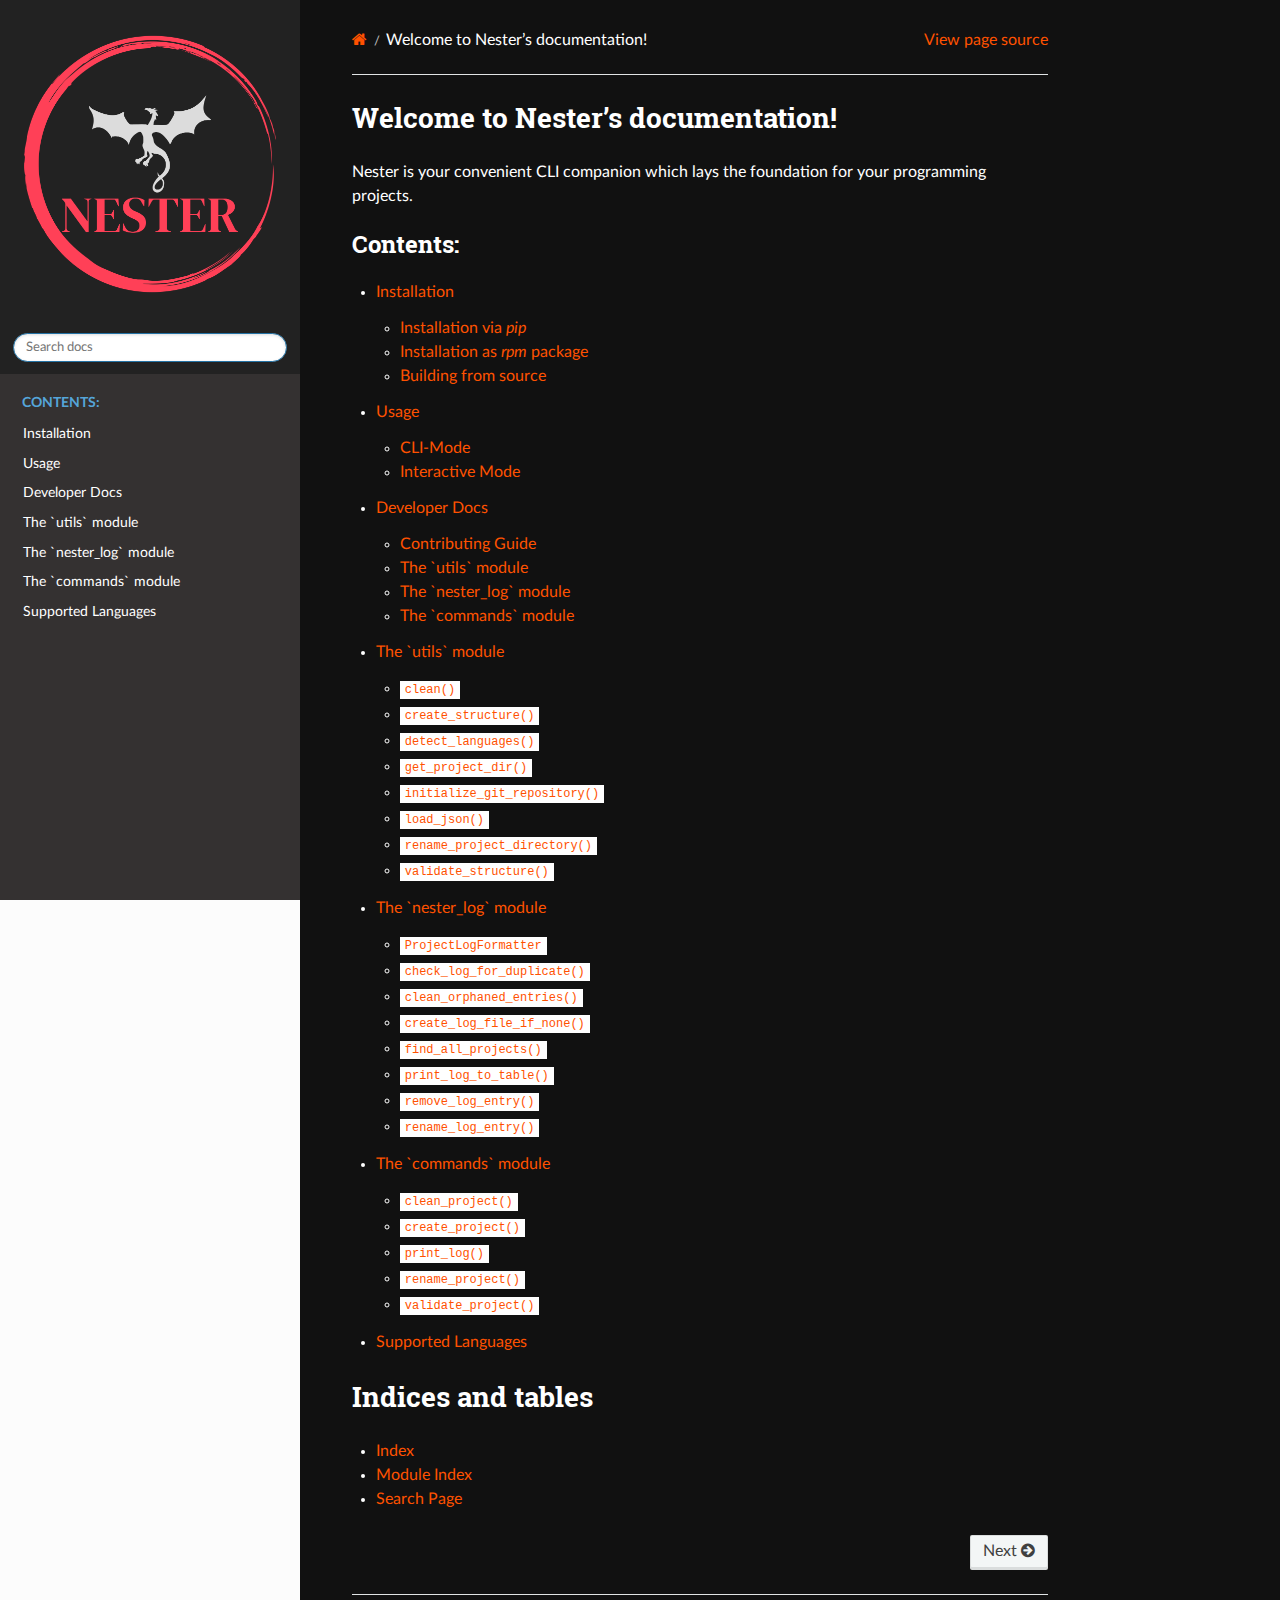
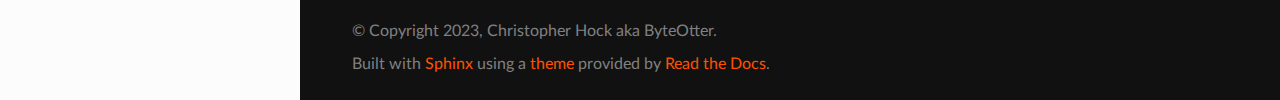
==== commit b9f71c6e: "add unittests and rebuild docs" ====
--- a/docs/_build/html/index.html
+++ b/docs/_build/html/index.html
@@ -103,30 +103,33 @@
 </ul>
 </li>
 <li class="toctree-l1"><a class="reference internal" href="source/utils.html">   The `utils` module</a><ul>
-<li class="toctree-l2"><a class="reference internal" href="source/utils.html#nester.utils.clean"><code class="docutils literal notranslate"><span class="pre">clean()</span></code></a></li>
-<li class="toctree-l2"><a class="reference internal" href="source/utils.html#nester.utils.create_structure"><code class="docutils literal notranslate"><span class="pre">create_structure()</span></code></a></li>
-<li class="toctree-l2"><a class="reference internal" href="source/utils.html#nester.utils.detect_languages"><code class="docutils literal notranslate"><span class="pre">detect_languages()</span></code></a></li>
-<li class="toctree-l2"><a class="reference internal" href="source/utils.html#nester.utils.get_project_dir"><code class="docutils literal notranslate"><span class="pre">get_project_dir()</span></code></a></li>
-<li class="toctree-l2"><a class="reference internal" href="source/utils.html#nester.utils.initialize_git_repository"><code class="docutils literal notranslate"><span class="pre">initialize_git_repository()</span></code></a></li>
-<li class="toctree-l2"><a class="reference internal" href="source/utils.html#nester.utils.load_json"><code class="docutils literal notranslate"><span class="pre">load_json()</span></code></a></li>
-<li class="toctree-l2"><a class="reference internal" href="source/utils.html#nester.utils.validate_structure"><code class="docutils literal notranslate"><span class="pre">validate_structure()</span></code></a></li>
+<li class="toctree-l2"><a class="reference internal" href="source/utils.html#nester.core.utils.clean"><code class="docutils literal notranslate"><span class="pre">clean()</span></code></a></li>
+<li class="toctree-l2"><a class="reference internal" href="source/utils.html#nester.core.utils.create_structure"><code class="docutils literal notranslate"><span class="pre">create_structure()</span></code></a></li>
+<li class="toctree-l2"><a class="reference internal" href="source/utils.html#nester.core.utils.detect_languages"><code class="docutils literal notranslate"><span class="pre">detect_languages()</span></code></a></li>
+<li class="toctree-l2"><a class="reference internal" href="source/utils.html#nester.core.utils.get_project_dir"><code class="docutils literal notranslate"><span class="pre">get_project_dir()</span></code></a></li>
+<li class="toctree-l2"><a class="reference internal" href="source/utils.html#nester.core.utils.initialize_git_repository"><code class="docutils literal notranslate"><span class="pre">initialize_git_repository()</span></code></a></li>
+<li class="toctree-l2"><a class="reference internal" href="source/utils.html#nester.core.utils.load_json"><code class="docutils literal notranslate"><span class="pre">load_json()</span></code></a></li>
+<li class="toctree-l2"><a class="reference internal" href="source/utils.html#nester.core.utils.rename_project_directory"><code class="docutils literal notranslate"><span class="pre">rename_project_directory()</span></code></a></li>
+<li class="toctree-l2"><a class="reference internal" href="source/utils.html#nester.core.utils.validate_structure"><code class="docutils literal notranslate"><span class="pre">validate_structure()</span></code></a></li>
 </ul>
 </li>
 <li class="toctree-l1"><a class="reference internal" href="source/logging.html">   The `nester_log` module</a><ul>
-<li class="toctree-l2"><a class="reference internal" href="source/logging.html#nester.nester_log.ProjectLogFormatter"><code class="docutils literal notranslate"><span class="pre">ProjectLogFormatter</span></code></a></li>
-<li class="toctree-l2"><a class="reference internal" href="source/logging.html#nester.nester_log.check_log_for_duplicate"><code class="docutils literal notranslate"><span class="pre">check_log_for_duplicate()</span></code></a></li>
-<li class="toctree-l2"><a class="reference internal" href="source/logging.html#nester.nester_log.clean_orphaned_entries"><code class="docutils literal notranslate"><span class="pre">clean_orphaned_entries()</span></code></a></li>
-<li class="toctree-l2"><a class="reference internal" href="source/logging.html#nester.nester_log.create_log_file_if_none"><code class="docutils literal notranslate"><span class="pre">create_log_file_if_none()</span></code></a></li>
-<li class="toctree-l2"><a class="reference internal" href="source/logging.html#nester.nester_log.find_all_projects"><code class="docutils literal notranslate"><span class="pre">find_all_projects()</span></code></a></li>
-<li class="toctree-l2"><a class="reference internal" href="source/logging.html#nester.nester_log.print_log_to_table"><code class="docutils literal notranslate"><span class="pre">print_log_to_table()</span></code></a></li>
-<li class="toctree-l2"><a class="reference internal" href="source/logging.html#nester.nester_log.remove_log_entry"><code class="docutils literal notranslate"><span class="pre">remove_log_entry()</span></code></a></li>
+<li class="toctree-l2"><a class="reference internal" href="source/logging.html#nester.core.nester_log.ProjectLogFormatter"><code class="docutils literal notranslate"><span class="pre">ProjectLogFormatter</span></code></a></li>
+<li class="toctree-l2"><a class="reference internal" href="source/logging.html#nester.core.nester_log.check_log_for_duplicate"><code class="docutils literal notranslate"><span class="pre">check_log_for_duplicate()</span></code></a></li>
+<li class="toctree-l2"><a class="reference internal" href="source/logging.html#nester.core.nester_log.clean_orphaned_entries"><code class="docutils literal notranslate"><span class="pre">clean_orphaned_entries()</span></code></a></li>
+<li class="toctree-l2"><a class="reference internal" href="source/logging.html#nester.core.nester_log.create_log_file_if_none"><code class="docutils literal notranslate"><span class="pre">create_log_file_if_none()</span></code></a></li>
+<li class="toctree-l2"><a class="reference internal" href="source/logging.html#nester.core.nester_log.find_all_projects"><code class="docutils literal notranslate"><span class="pre">find_all_projects()</span></code></a></li>
+<li class="toctree-l2"><a class="reference internal" href="source/logging.html#nester.core.nester_log.print_log_to_table"><code class="docutils literal notranslate"><span class="pre">print_log_to_table()</span></code></a></li>
+<li class="toctree-l2"><a class="reference internal" href="source/logging.html#nester.core.nester_log.remove_log_entry"><code class="docutils literal notranslate"><span class="pre">remove_log_entry()</span></code></a></li>
+<li class="toctree-l2"><a class="reference internal" href="source/logging.html#nester.core.nester_log.rename_log_entry"><code class="docutils literal notranslate"><span class="pre">rename_log_entry()</span></code></a></li>
 </ul>
 </li>
 <li class="toctree-l1"><a class="reference internal" href="source/commands.html">   The `commands` module</a><ul>
-<li class="toctree-l2"><a class="reference internal" href="source/commands.html#nester.commands.clean_project"><code class="docutils literal notranslate"><span class="pre">clean_project()</span></code></a></li>
-<li class="toctree-l2"><a class="reference internal" href="source/commands.html#nester.commands.create_project"><code class="docutils literal notranslate"><span class="pre">create_project()</span></code></a></li>
-<li class="toctree-l2"><a class="reference internal" href="source/commands.html#nester.commands.print_log"><code class="docutils literal notranslate"><span class="pre">print_log()</span></code></a></li>
-<li class="toctree-l2"><a class="reference internal" href="source/commands.html#nester.commands.validate_project"><code class="docutils literal notranslate"><span class="pre">validate_project()</span></code></a></li>
+<li class="toctree-l2"><a class="reference internal" href="source/commands.html#nester.core.commands.clean_project"><code class="docutils literal notranslate"><span class="pre">clean_project()</span></code></a></li>
+<li class="toctree-l2"><a class="reference internal" href="source/commands.html#nester.core.commands.create_project"><code class="docutils literal notranslate"><span class="pre">create_project()</span></code></a></li>
+<li class="toctree-l2"><a class="reference internal" href="source/commands.html#nester.core.commands.print_log"><code class="docutils literal notranslate"><span class="pre">print_log()</span></code></a></li>
+<li class="toctree-l2"><a class="reference internal" href="source/commands.html#nester.core.commands.rename_project"><code class="docutils literal notranslate"><span class="pre">rename_project()</span></code></a></li>
+<li class="toctree-l2"><a class="reference internal" href="source/commands.html#nester.core.commands.validate_project"><code class="docutils literal notranslate"><span class="pre">validate_project()</span></code></a></li>
 </ul>
 </li>
 <li class="toctree-l1"><a class="reference internal" href="supported_languages.html">Supported Languages</a></li>
